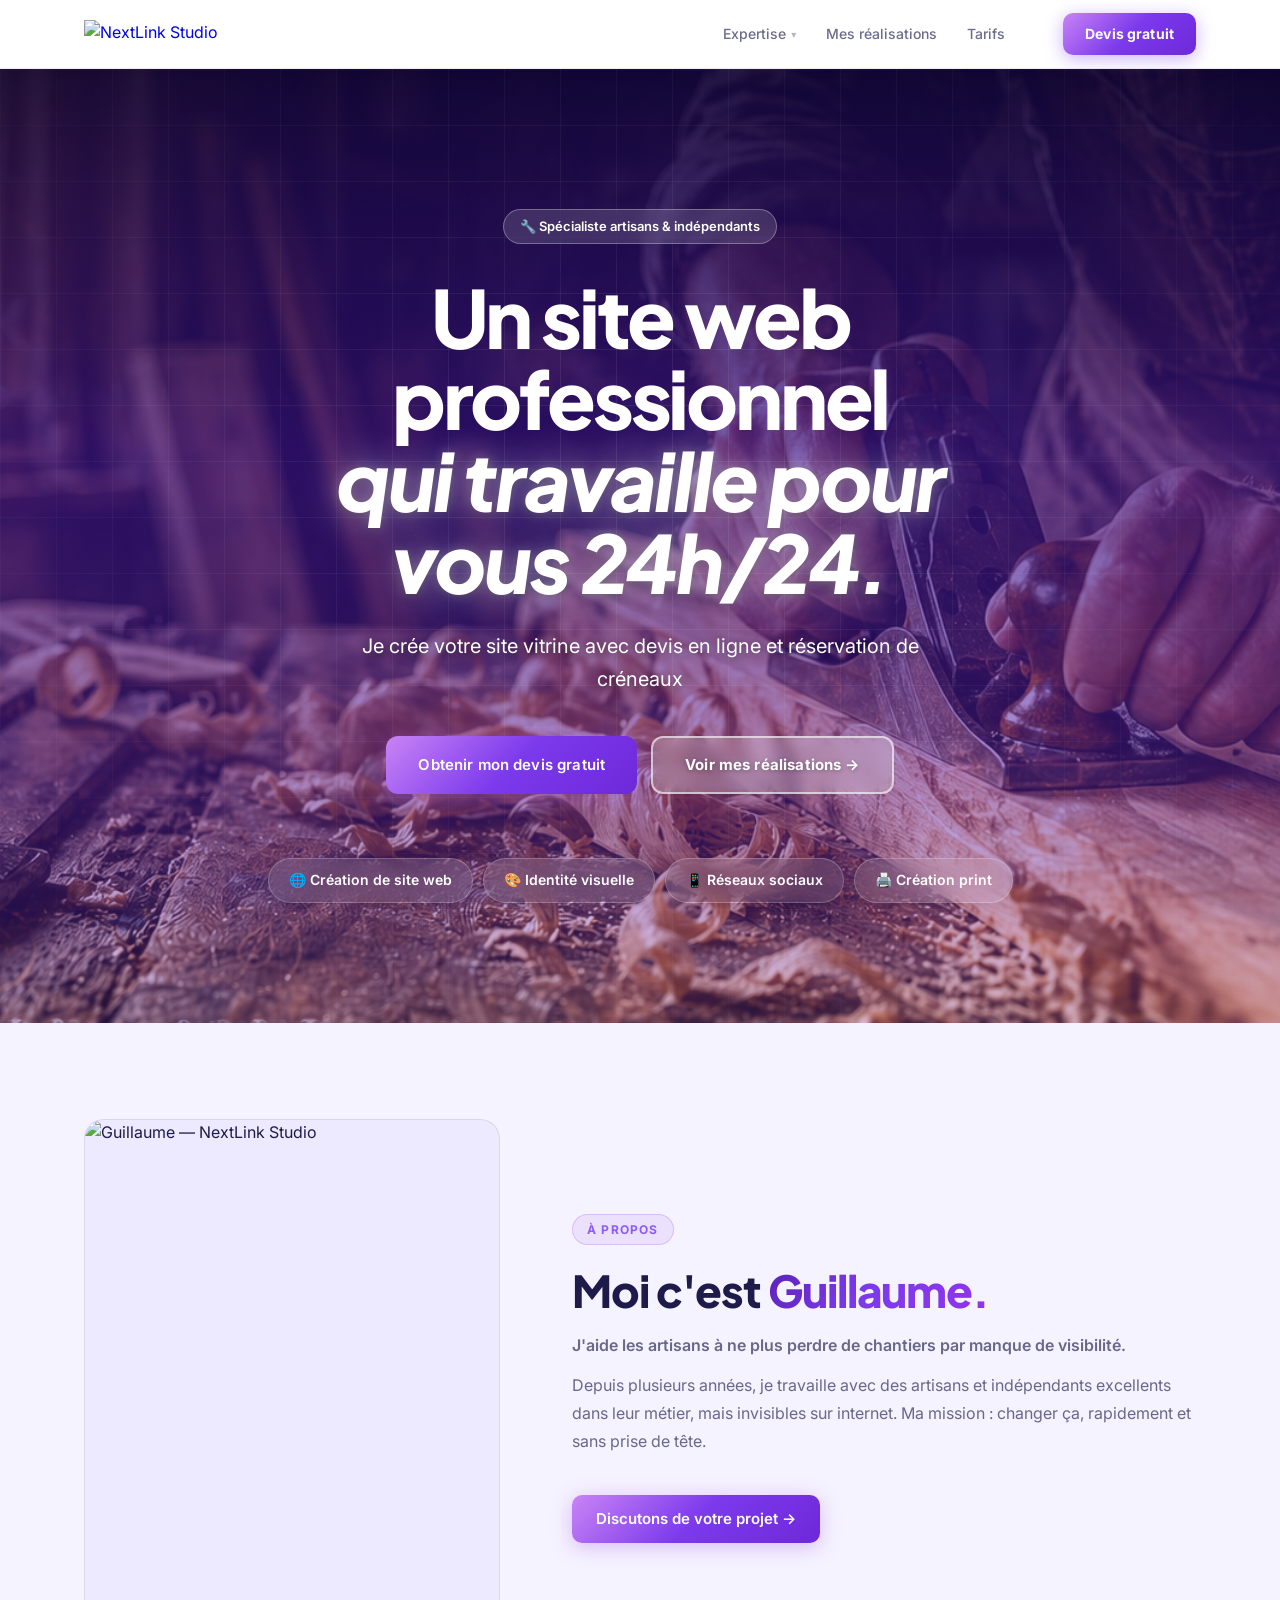
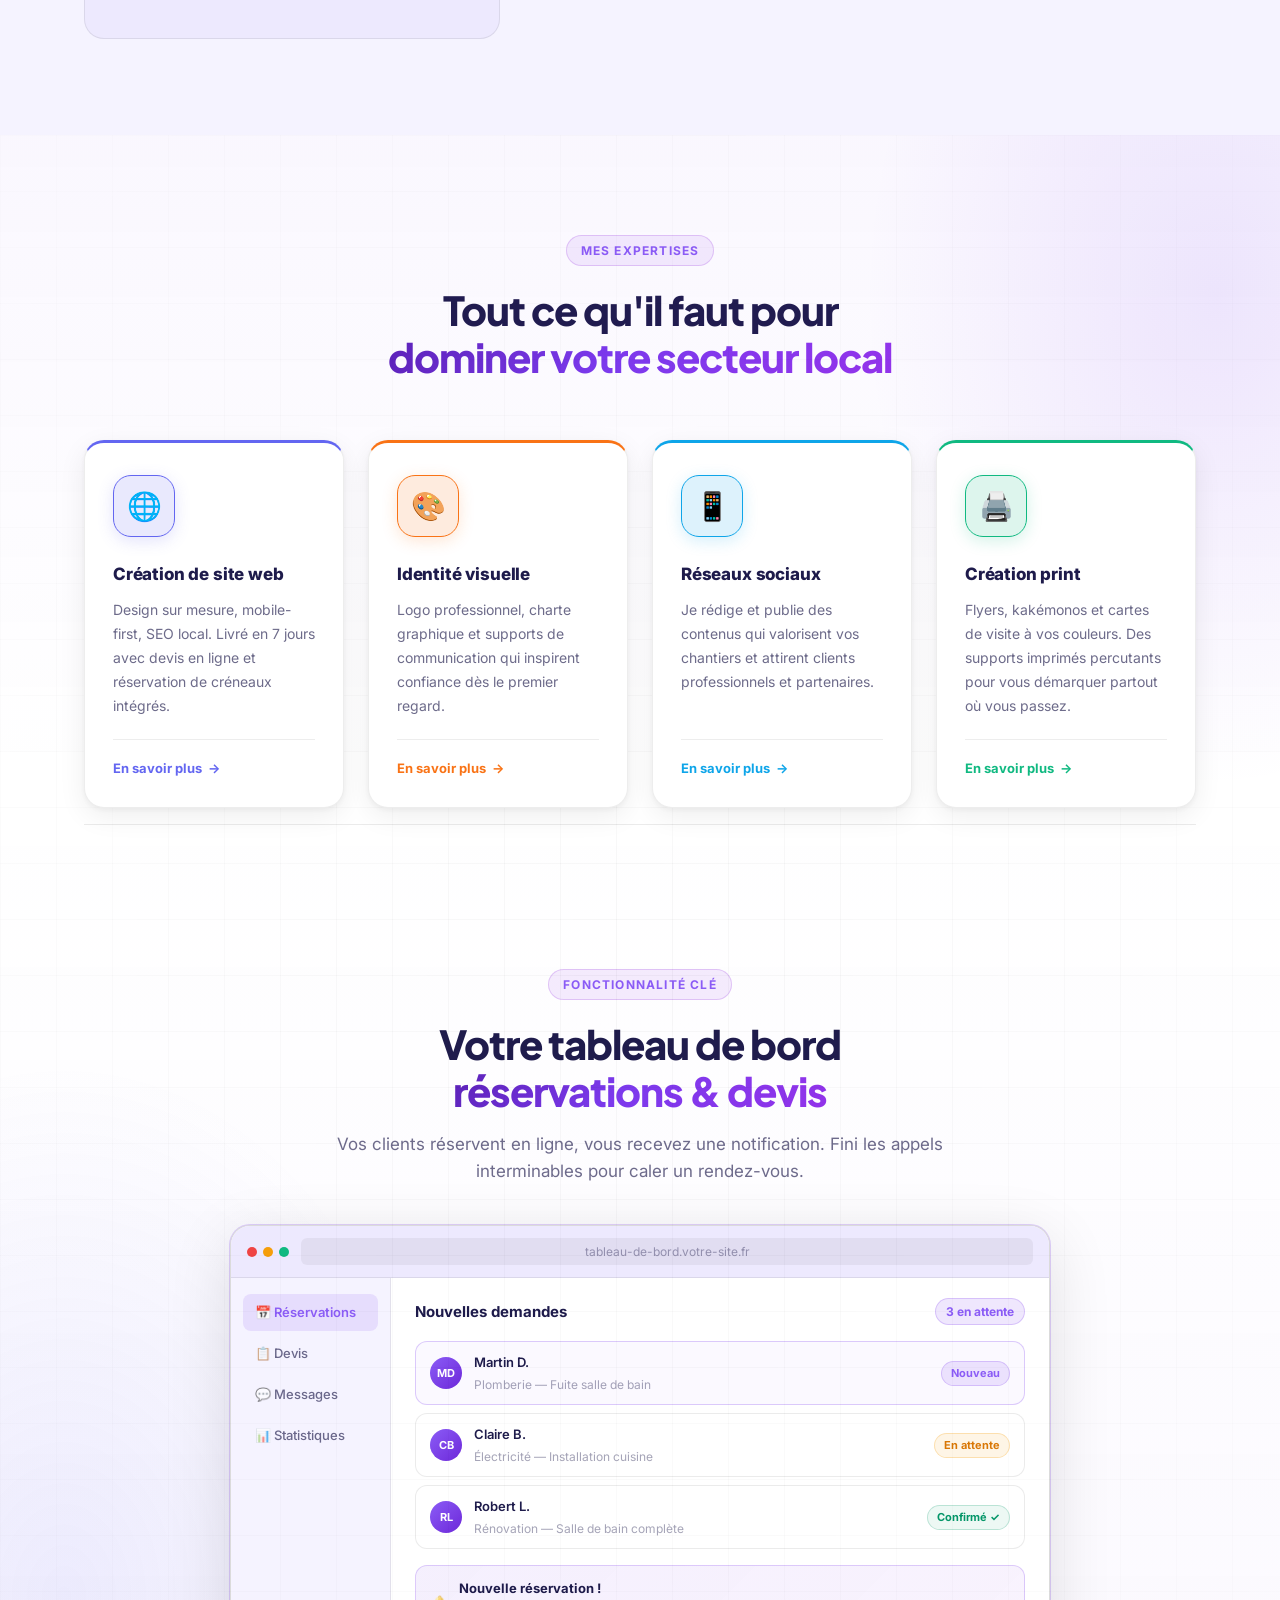
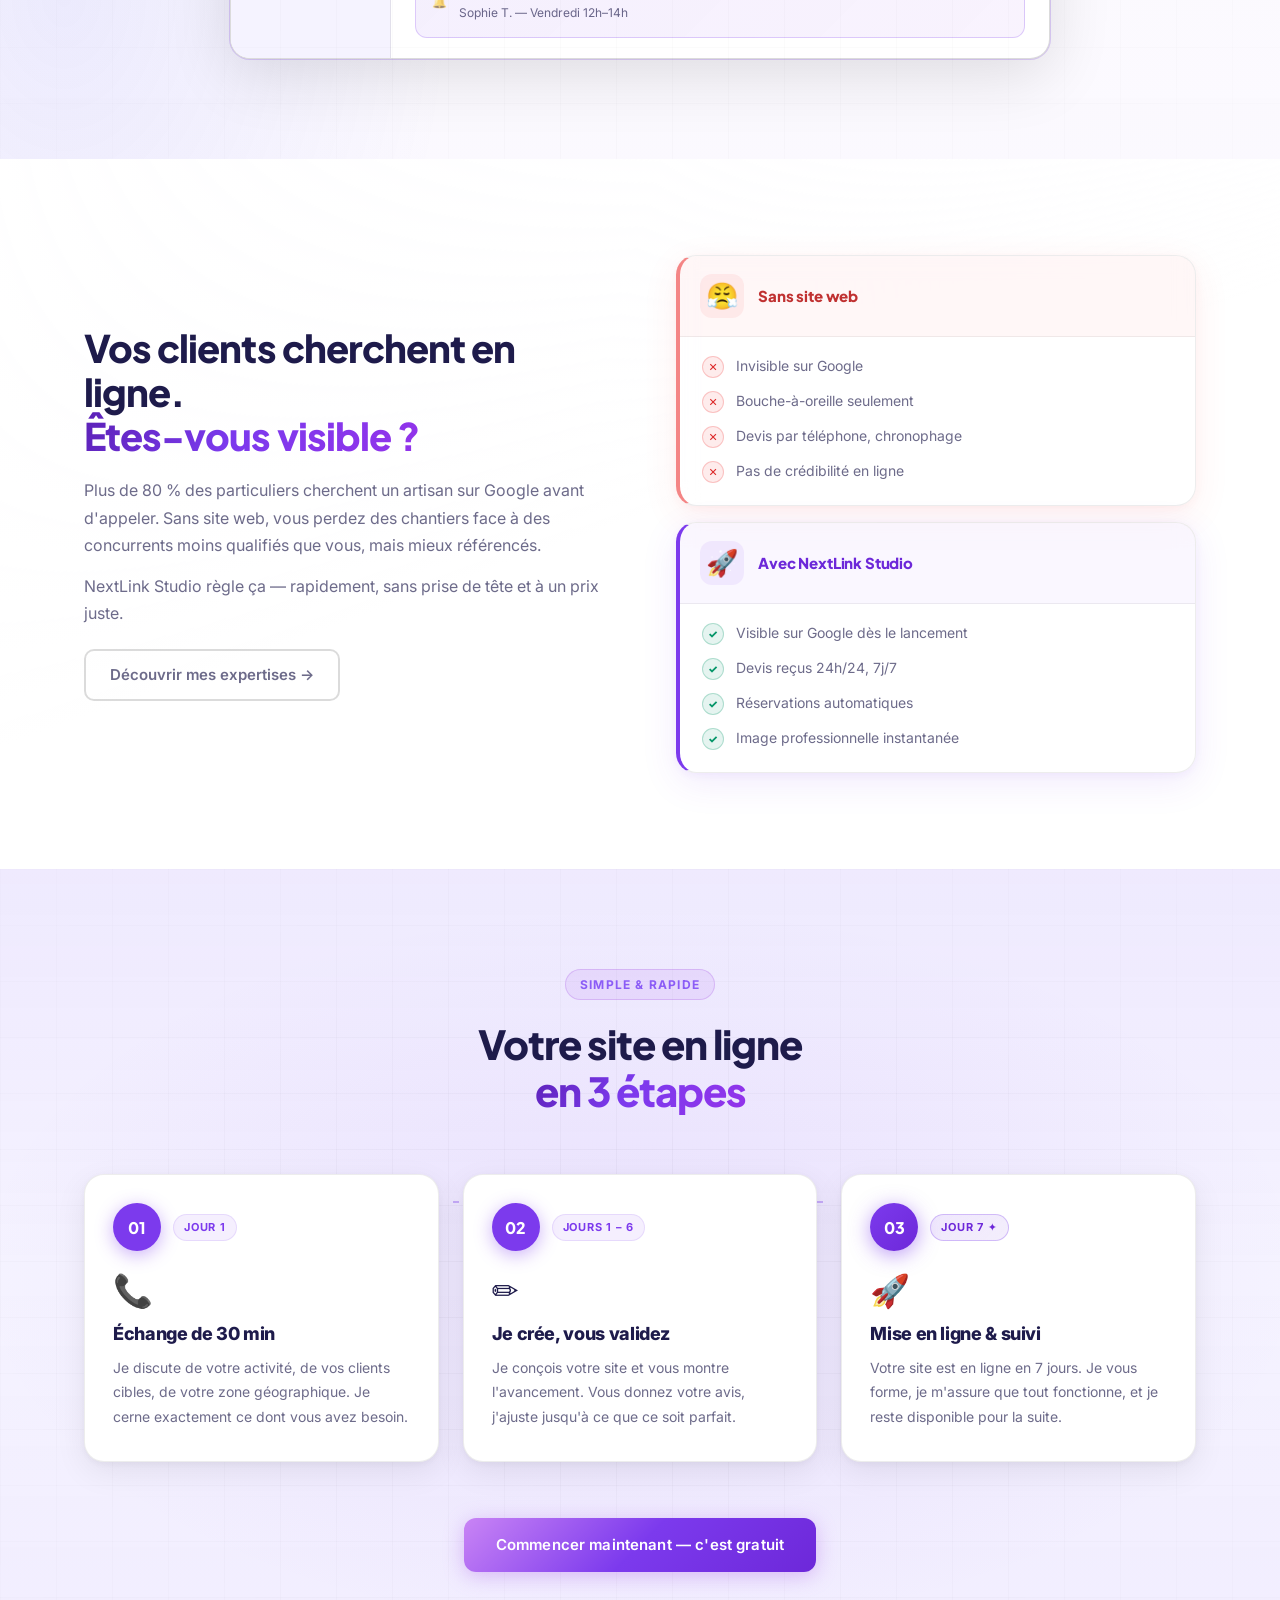
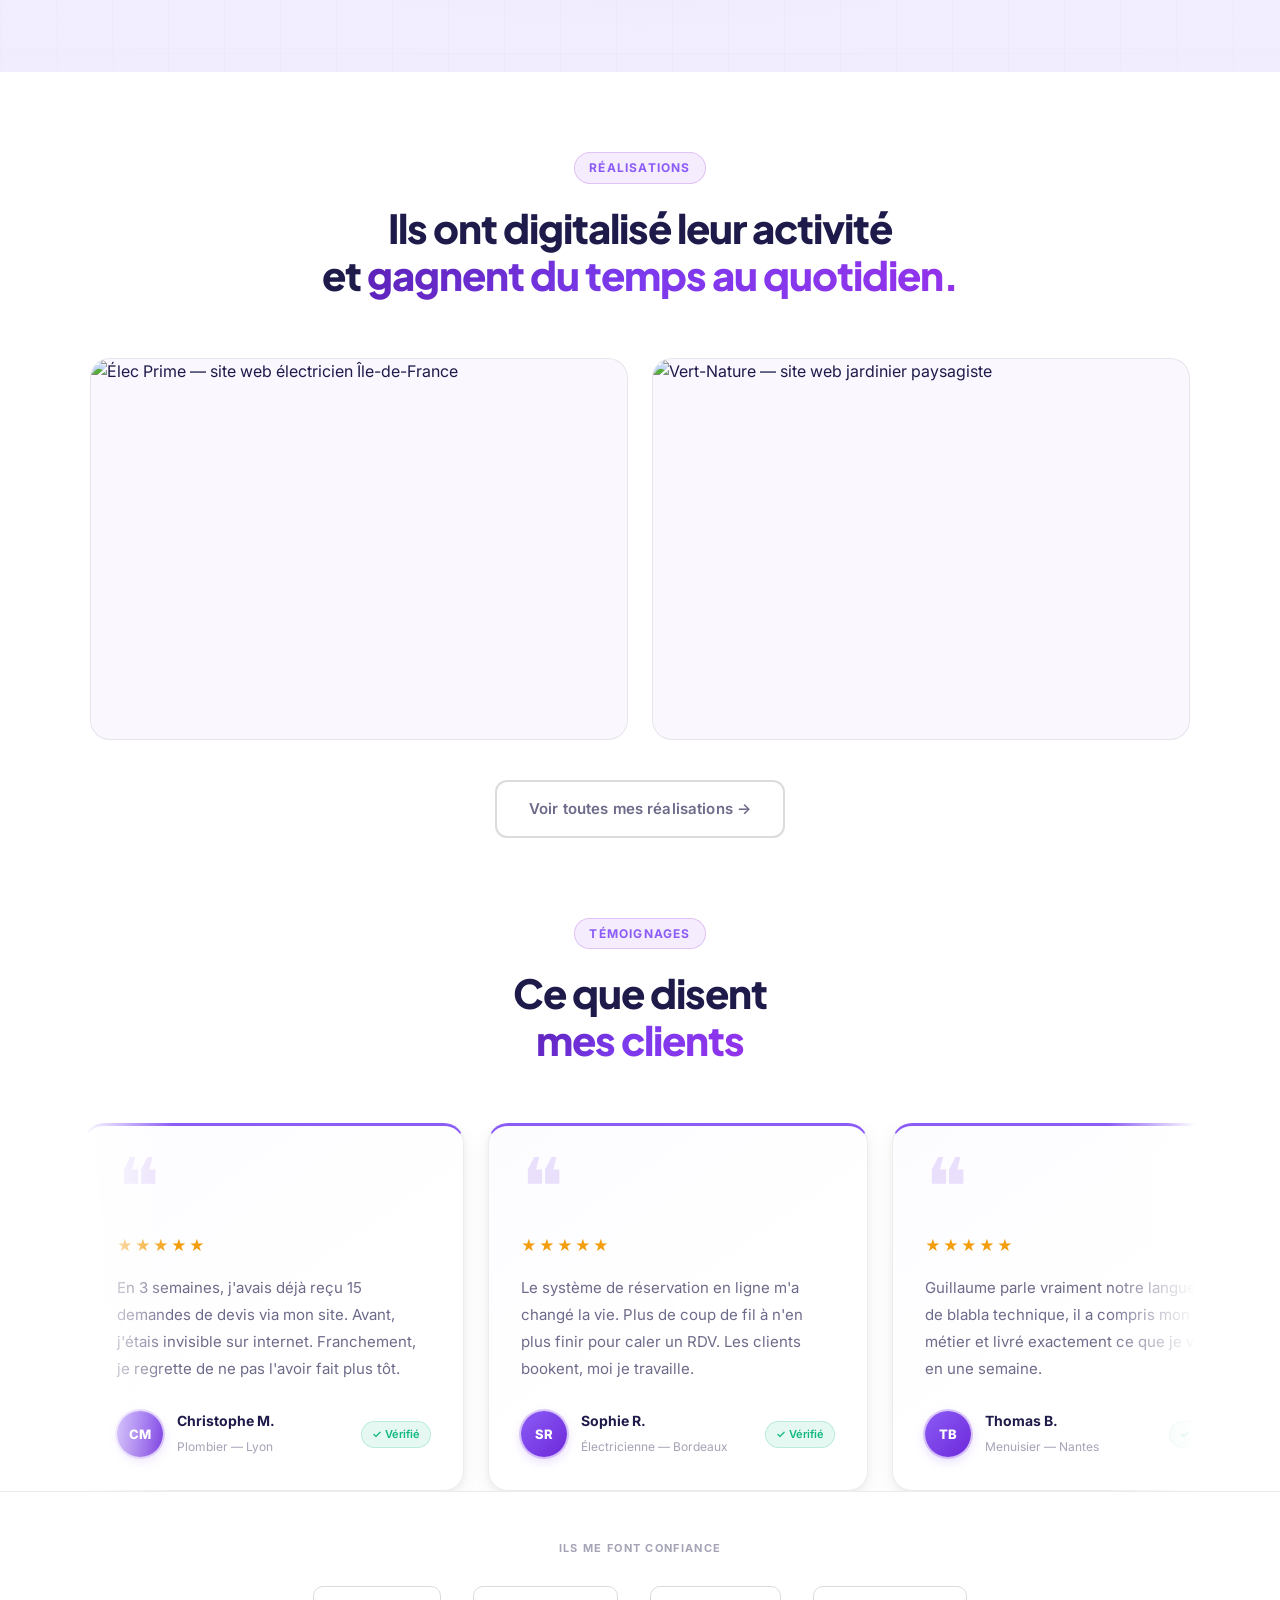
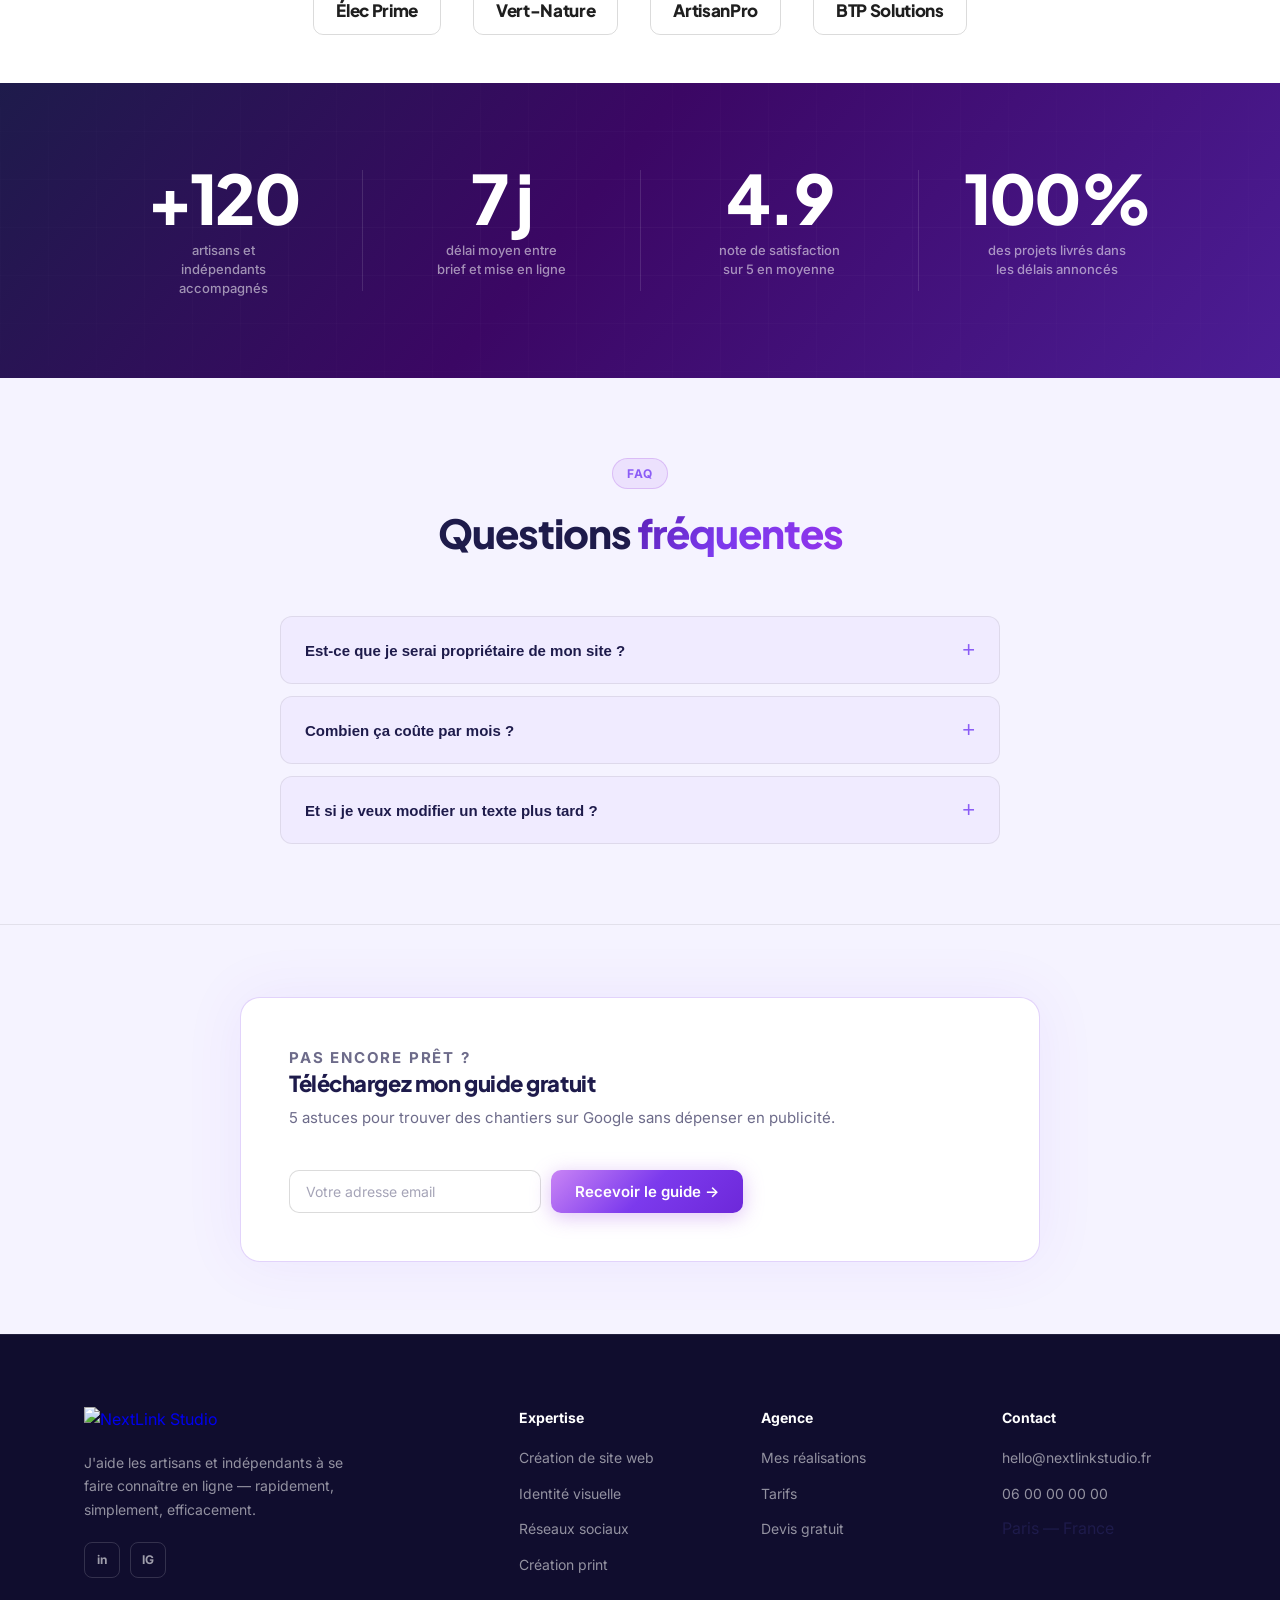
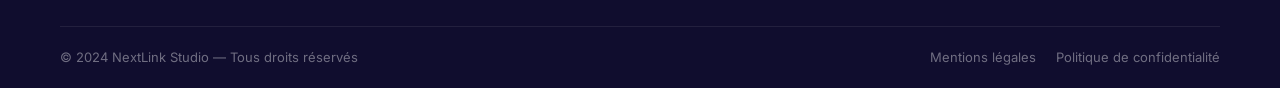
==== index.html @ 7ea1812f "change menu" ====
<!DOCTYPE html>
<html lang="fr">
<head>
  <meta charset="UTF-8" />
  <meta name="viewport" content="width=device-width, initial-scale=1.0" />
  <title>NextLink Studio — Sites web pro pour artisans & indépendants</title>
  <meta name="description" content="NextLink Studio crée des sites web professionnels pour plombiers, électriciens et artisans du BTP. Devis en ligne, réservation de créneaux, logo et présence LinkedIn." />
  <link rel="preconnect" href="https://fonts.googleapis.com" />
  <link rel="preconnect" href="https://fonts.gstatic.com" crossorigin />
  <link href="https://fonts.googleapis.com/css2?family=Inter:wght@400;500;600;700;800&family=Plus+Jakarta+Sans:wght@600;700;800;900&display=swap" rel="stylesheet" />
  <link rel="stylesheet" href="style.css" />
</head>
<body>

  <!-- NAVIGATION -->
  <header class="nav-wrapper">
    <nav class="nav container">
      <a href="index.html" class="logo">
        <img src="logo.svg" alt="NextLink Studio">
      </a>
      <ul class="nav-links">
        <li class="nav-dropdown">
          <a href="expertise.html" class="nav-has-dropdown">Expertise <span class="nav-arrow">▾</span></a>
          <div class="dropdown-menu">
            <div class="dropdown-menu-inner">
              <div class="dm-header">Mes expertises</div>
              <a href="site-web.html" class="dropdown-item di-web">
                <div class="di-icon-wrap"><span>🌐</span></div>
                <div class="di-text"><strong>Création de site web</strong><small>Design sur mesure, livré en 7 jours</small></div>
                <span class="di-arrow">→</span>
              </a>
              <a href="identite-visuelle.html" class="dropdown-item di-design">
                <div class="di-icon-wrap"><span>🎨</span></div>
                <div class="di-text"><strong>Identité visuelle</strong><small>Logo, charte graphique, supports</small></div>
                <span class="di-arrow">→</span>
              </a>
              <a href="posts-linkedin.html" class="dropdown-item di-linkedin">
                <div class="di-icon-wrap"><span>📱</span></div>
                <div class="di-text"><strong>Réseaux sociaux</strong><small>Contenus et visuels pour vos réseaux</small></div>
                <span class="di-arrow">→</span>
              </a>
              <a href="creation-print.html" class="dropdown-item di-print">
                <div class="di-icon-wrap"><span>🖨️</span></div>
                <div class="di-text"><strong>Création print</strong><small>Flyers, kakémonos, cartes de visite</small></div>
                <span class="di-arrow">→</span>
              </a>
              <div class="dm-footer"><a href="expertise.html">Voir toutes mes expertises →</a></div>
            </div>
          </div>
        </li>
        <li><a href="realisations.html">Mes réalisations</a></li>
        <li><a href="tarifs.html">Tarifs</a></li>
      </ul>
      <a href="devis.html" class="btn btn-primary nav-cta">Devis gratuit</a>
      <button class="menu-toggle" aria-label="Menu" onclick="toggleMenu()">
        <span></span><span></span><span></span>
      </button>
    </nav>
  </header>
  <div class="nav-mobile" id="navMobile">
    <div class="nav-mobile-inner">
      <div class="nav-mobile-nav">
        <div class="nav-mobile-group">
          <button class="nav-mobile-toggle" onclick="toggleExpertise(this)">
            <span class="nav-mobile-toggle-left"><span class="nm-num">01</span>Expertise</span>
            <span class="nav-mobile-arrow">▾</span>
          </button>
          <div class="nav-mobile-submenu"><div class="nav-mobile-submenu-inner">
            <a href="site-web.html" onclick="toggleMenu()"><span class="nm-service-icon">🌐</span>Création de site web</a>
            <a href="identite-visuelle.html" onclick="toggleMenu()"><span class="nm-service-icon">🎨</span>Identité visuelle</a>
            <a href="posts-linkedin.html" onclick="toggleMenu()"><span class="nm-service-icon">📱</span>Réseaux sociaux</a>
            <a href="creation-print.html" onclick="toggleMenu()"><span class="nm-service-icon">🖨️</span>Création print</a>
          </div></div>
        </div>
        <a href="realisations.html" onclick="toggleMenu()"><span class="nm-num">02</span>Mes réalisations</a>
        <a href="tarifs.html" onclick="toggleMenu()"><span class="nm-num">03</span>Tarifs</a>
      </div>
      <div class="nav-mobile-cta">
        <a href="devis.html" class="btn btn-primary" onclick="toggleMenu()">Devis gratuit →</a>
        <p class="nav-mobile-tagline">Votre projet mérite le meilleur.</p>
      </div>
    </div>
  </div>

  <!-- HERO -->
  <section class="hero">
    <div class="hero-parallax-bg"></div>
    <div class="hero-bg"></div>
    <div class="container hero-content">
      <div class="hero-badge">🔧 Spécialiste artisans & indépendants</div>
      <h1 class="hero-title">
        <span class="hero-title-line1">Un site web professionnel</span><br />
        <span class="gradient-text hero-title-line2">qui travaille pour vous 24h/24.</span>
      </h1>
      <p class="hero-subtitle">
        Je crée votre site vitrine avec devis en ligne et réservation de créneaux
      </p>
      <div class="hero-actions">
        <a href="devis.html" class="btn btn-primary btn-lg">Obtenir mon devis gratuit</a>
        <a href="realisations.html" class="btn btn-ghost btn-lg">Voir mes réalisations →</a>
      </div>
      <div class="hero-services">
        <a href="site-web.html" class="hero-service-tag">🌐 Création de site web</a>
        <a href="identite-visuelle.html" class="hero-service-tag">🎨 Identité visuelle</a>
        <a href="posts-linkedin.html" class="hero-service-tag">📱 Réseaux sociaux</a>
        <a href="creation-print.html" class="hero-service-tag">🖨️ Création print</a>
      </div>
    </div>
  </section>

  <!-- QUI SOMMES-NOUS -->
  <section class="about-section">
    <div class="container">
      <div class="about-grid">
        <div class="about-photo-wrap">
          <img src="images/guillaume.png" alt="Guillaume — NextLink Studio">
        </div>
        <div class="about-text">
          <div class="section-badge">À propos</div>
          <h2 class="about-heading">Moi c'est <span class="gradient-text">Guillaume.</span></h2>
          <p class="about-lead">J'aide les artisans à ne plus perdre de chantiers par manque de visibilité.</p>
          <p>Depuis plusieurs années, je travaille avec des artisans et indépendants excellents dans leur métier, mais invisibles sur internet. Ma mission : changer ça, rapidement et sans prise de tête.</p>
          <a href="devis.html" class="btn btn-primary" style="margin-top:28px">Discutons de votre projet →</a>
        </div>
      </div>
    </div>
  </section>

  <!-- SERVICES APERÇU -->
  <section class="services-preview">
    <div class="container">
      <div class="section-header">
        <div class="section-badge">Mes expertises</div>
        <h2>Tout ce qu'il faut pour<br /><span class="gradient-text">dominer votre secteur local</span></h2>
      </div>
      <div class="preview-cards">
        <a href="site-web.html" class="preview-card pc-web">
          <div class="preview-card-icon-wrap"><span>🌐</span></div>
          <h3>Création de site web</h3>
          <p>Design sur mesure, mobile-first, SEO local. Livré en 7 jours avec devis en ligne et réservation de créneaux intégrés.</p>
          <span class="preview-card-link">En savoir plus <span class="pca">→</span></span>
        </a>
        <a href="identite-visuelle.html" class="preview-card pc-design">
          <div class="preview-card-icon-wrap"><span>🎨</span></div>
          <h3>Identité visuelle</h3>
          <p>Logo professionnel, charte graphique et supports de communication qui inspirent confiance dès le premier regard.</p>
          <span class="preview-card-link">En savoir plus <span class="pca">→</span></span>
        </a>
        <a href="posts-linkedin.html" class="preview-card pc-linkedin">
          <div class="preview-card-icon-wrap"><span>📱</span></div>
          <h3>Réseaux sociaux</h3>
          <p>Je rédige et publie des contenus qui valorisent vos chantiers et attirent clients professionnels et partenaires.</p>
          <span class="preview-card-link">En savoir plus <span class="pca">→</span></span>
        </a>
        <a href="creation-print.html" class="preview-card pc-print">
          <div class="preview-card-icon-wrap"><span>🖨️</span></div>
          <h3>Création print</h3>
          <p>Flyers, kakémonos et cartes de visite à vos couleurs. Des supports imprimés percutants pour vous démarquer partout où vous passez.</p>
          <span class="preview-card-link">En savoir plus <span class="pca">→</span></span>
        </a>
      </div>

      <!-- Mockup réservation / devis -->
      <div class="mockup-feature">
        <div class="section-header" style="margin-top:72px; margin-bottom:40px;">
          <div class="section-badge">Fonctionnalité clé</div>
          <h2>Votre tableau de bord<br /><span class="gradient-text">réservations & devis</span></h2>
          <p>Vos clients réservent en ligne, vous recevez une notification. Fini les appels interminables pour caler un rendez-vous.</p>
        </div>
        <div class="booking-mockup-wrap">
          <div class="booking-mockup">
            <div class="bm-header">
              <div class="bm-dots"><span></span><span></span><span></span></div>
              <div class="bm-url">tableau-de-bord.votre-site.fr</div>
            </div>
            <div class="bm-body">
              <aside class="bm-sidebar">
                <div class="bm-nav-item bm-active">📅 Réservations</div>
                <div class="bm-nav-item">📋 Devis</div>
                <div class="bm-nav-item">💬 Messages</div>
                <div class="bm-nav-item">📊 Statistiques</div>
              </aside>
              <main class="bm-main">
                <div class="bm-main-header">
                  <h4>Nouvelles demandes</h4>
                  <span class="bm-badge-count">3 en attente</span>
                </div>
                <div class="bm-list">
                  <div class="bm-item bm-item-new">
                    <div class="bm-item-avatar">MD</div>
                    <div class="bm-item-info">
                      <strong>Martin D.</strong>
                      <span>Plomberie — Fuite salle de bain</span>
                    </div>
                    <span class="bm-pill bm-pill-new">Nouveau</span>
                  </div>
                  <div class="bm-item">
                    <div class="bm-item-avatar">CB</div>
                    <div class="bm-item-info">
                      <strong>Claire B.</strong>
                      <span>Électricité — Installation cuisine</span>
                    </div>
                    <span class="bm-pill bm-pill-pending">En attente</span>
                  </div>
                  <div class="bm-item">
                    <div class="bm-item-avatar">RL</div>
                    <div class="bm-item-info">
                      <strong>Robert L.</strong>
                      <span>Rénovation — Salle de bain complète</span>
                    </div>
                    <span class="bm-pill bm-pill-ok">Confirmé ✓</span>
                  </div>
                </div>
                <div class="bm-notif">
                  <span class="bm-notif-icon">🔔</span>
                  <div>
                    <strong>Nouvelle réservation !</strong>
                    <span>Sophie T. — Vendredi 12h–14h</span>
                  </div>
                </div>
              </main>
            </div>
          </div>
        </div>
      </div>

    </div>
  </section>

  <!-- PROBLÈME -->
  <section class="pain">
    <div class="pain-parallax-bg"></div>
    <div class="container">
    <div class="pain-grid">
      <div class="pain-text">
        <h2>Vos clients cherchent en ligne.<br /><span class="gradient-text">Êtes-vous visible ?</span></h2>
        <p>Plus de 80 % des particuliers cherchent un artisan sur Google avant d'appeler. Sans site web, vous perdez des chantiers face à des concurrents moins qualifiés que vous, mais mieux référencés.</p>
        <p>NextLink Studio règle ça — rapidement, sans prise de tête et à un prix juste.</p>
        <a href="expertise.html" class="btn btn-outline" style="margin-top:8px">Découvrir mes expertises →</a>
      </div>
      <div class="pain-cards">
        <div class="pain-card bad">
          <div class="pain-card-header">
            <div class="pain-card-icon">😤</div>
            <span class="pain-card-label">Sans site web</span>
          </div>
          <div class="pain-card-items">
            <div class="pain-item"><span class="pi-icon bad">✕</span><span>Invisible sur Google</span></div>
            <div class="pain-item"><span class="pi-icon bad">✕</span><span>Bouche-à-oreille seulement</span></div>
            <div class="pain-item"><span class="pi-icon bad">✕</span><span>Devis par téléphone, chronophage</span></div>
            <div class="pain-item"><span class="pi-icon bad">✕</span><span>Pas de crédibilité en ligne</span></div>
          </div>
        </div>
        <div class="pain-card good">
          <div class="pain-card-header">
            <div class="pain-card-icon">🚀</div>
            <span class="pain-card-label">Avec NextLink Studio</span>
          </div>
          <div class="pain-card-items">
            <div class="pain-item"><span class="pi-icon good">✓</span><span>Visible sur Google dès le lancement</span></div>
            <div class="pain-item"><span class="pi-icon good">✓</span><span>Devis reçus 24h/24, 7j/7</span></div>
            <div class="pain-item"><span class="pi-icon good">✓</span><span>Réservations automatiques</span></div>
            <div class="pain-item"><span class="pi-icon good">✓</span><span>Image professionnelle instantanée</span></div>
          </div>
        </div>
      </div>
    </div>
    </div>
  </section>

  <!-- COMMENT ÇA MARCHE -->
  <section class="how" id="comment">
    <div class="container">
      <div class="section-header">
        <div class="section-badge">Simple & rapide</div>
        <h2>Votre site en ligne<br /><span class="gradient-text">en 3 étapes</span></h2>
      </div>
      <div class="steps">
        <div class="step">
          <div class="step-head">
            <div class="step-num">01</div>
            <span class="step-timing">Jour 1</span>
          </div>
          <div class="step-icon-badge">📞</div>
          <div class="step-content">
            <h3>Échange de 30 min</h3>
            <p>Je discute de votre activité, de vos clients cibles, de votre zone géographique. Je cerne exactement ce dont vous avez besoin.</p>
          </div>
        </div>
        <div class="step">
          <div class="step-head">
            <div class="step-num">02</div>
            <span class="step-timing">Jours 1 – 6</span>
          </div>
          <div class="step-icon-badge">✏️</div>
          <div class="step-content">
            <h3>Je crée, vous validez</h3>
            <p>Je conçois votre site et vous montre l'avancement. Vous donnez votre avis, j'ajuste jusqu'à ce que ce soit parfait.</p>
          </div>
        </div>
        <div class="step">
          <div class="step-head">
            <div class="step-num">03</div>
            <span class="step-timing">Jour 7 ✦</span>
          </div>
          <div class="step-icon-badge">🚀</div>
          <div class="step-content">
            <h3>Mise en ligne & suivi</h3>
            <p>Votre site est en ligne en 7 jours. Je vous forme, je m'assure que tout fonctionne, et je reste disponible pour la suite.</p>
          </div>
        </div>
      </div>
      <div class="how-cta">
        <a href="devis.html" class="btn btn-primary btn-lg">Commencer maintenant — c'est gratuit</a>
      </div>
    </div>
  </section>

  <!-- RÉALISATIONS APERÇU -->
  <section class="realisations-preview">
    <div class="container">
      <div class="section-header">
        <div class="section-badge">Réalisations</div>
        <h2>Ils ont digitalisé leur activité<br />et <span class="gradient-text">gagnent du temps au quotidien.</span></h2>
      </div>
      <div class="portfolio-grid--double">
        <a href="etude-de-cas-elec-prime.html" class="portfolio-card--featured">
          <div class="portfolio-featured-img">
            <img src="images/mockup_macbook_elecprime.jpg" alt="Élec Prime — site web électricien Île-de-France">
          </div>
          <div class="portfolio-featured-info">
            <div class="portfolio-featured-left">
              <span class="portfolio-tag portfolio-tag--gold">Électricité</span>
              <h4>Élec Prime</h4>
              <p>Site web + identité visuelle + réservation en ligne</p>
            </div>
            <div class="portfolio-result portfolio-result--link">Voir l'étude de cas →</div>
          </div>
        </a>
        <a href="etude-de-cas-vert-nature.html" class="portfolio-card--featured">
          <div class="portfolio-featured-img">
            <img src="images/mockup_macbook_vert_nature.jpg" alt="Vert-Nature — site web jardinier paysagiste">
          </div>
          <div class="portfolio-featured-info">
            <div class="portfolio-featured-left">
              <span class="portfolio-tag portfolio-tag--green">Paysagisme</span>
              <h4>Vert-Nature</h4>
              <p>Site web + identité visuelle</p>
            </div>
            <div class="portfolio-result portfolio-result--link">Voir l'étude de cas →</div>
          </div>
        </a>
      </div>
      <div class="text-center" style="margin-top:40px">
        <a href="realisations.html" class="btn btn-outline btn-lg">Voir toutes mes réalisations →</a>
      </div>
    </div>
  </section>

  <!-- TÉMOIGNAGES -->
    <div class="container">
      <div class="section-header">
        <div class="section-badge">Témoignages</div>
        <h2>Ce que disent<br /><span class="gradient-text">mes clients</span></h2>
      </div>
      <div class="testimonials-carousel">
        <div class="testimonials-track">
          <!-- Série 1 -->
          <div class="testimonial">
            <div class="testimonial-quote">❝</div>
            <div class="testimonial-stars">★★★★★</div>
            <p class="testimonial-text">En 3 semaines, j'avais déjà reçu 15 demandes de devis via mon site. Avant, j'étais invisible sur internet. Franchement, je regrette de ne pas l'avoir fait plus tôt.</p>
            <div class="testimonial-author">
              <div class="testimonial-avatar">CM</div>
              <div><strong>Christophe M.</strong><span>Plombier — Lyon</span></div>
              <div class="testimonial-verified">✓ Vérifié</div>
            </div>
          </div>
          <div class="testimonial">
            <div class="testimonial-quote">❝</div>
            <div class="testimonial-stars">★★★★★</div>
            <p class="testimonial-text">Le système de réservation en ligne m'a changé la vie. Plus de coup de fil à n'en plus finir pour caler un RDV. Les clients bookent, moi je travaille.</p>
            <div class="testimonial-author">
              <div class="testimonial-avatar">SR</div>
              <div><strong>Sophie R.</strong><span>Électricienne — Bordeaux</span></div>
              <div class="testimonial-verified">✓ Vérifié</div>
            </div>
          </div>
          <div class="testimonial">
            <div class="testimonial-quote">❝</div>
            <div class="testimonial-stars">★★★★★</div>
            <p class="testimonial-text">Guillaume parle vraiment notre langue. Pas de blabla technique, il a compris mon métier et livré exactement ce que je voulais en une semaine.</p>
            <div class="testimonial-author">
              <div class="testimonial-avatar">TB</div>
              <div><strong>Thomas B.</strong><span>Menuisier — Nantes</span></div>
              <div class="testimonial-verified">✓ Vérifié</div>
            </div>
          </div>
          <div class="testimonial">
            <div class="testimonial-quote">❝</div>
            <div class="testimonial-stars">★★★★★</div>
            <p class="testimonial-text">Mon logo est top, mes posts LinkedIn tournent bien, et le site remonte chaque mois dans les résultats Google. Tout ce qu'il me fallait dans un seul endroit.</p>
            <div class="testimonial-author">
              <div class="testimonial-avatar">KD</div>
              <div><strong>Karim D.</strong><span>Peintre en bâtiment — Paris</span></div>
              <div class="testimonial-verified">✓ Vérifié</div>
            </div>
          </div>
          <!-- Série 2 (duplicate pour boucle seamless) -->
          <div class="testimonial">
            <div class="testimonial-quote">❝</div>
            <div class="testimonial-stars">★★★★★</div>
            <p class="testimonial-text">En 3 semaines, j'avais déjà reçu 15 demandes de devis via mon site. Avant, j'étais invisible sur internet. Franchement, je regrette de ne pas l'avoir fait plus tôt.</p>
            <div class="testimonial-author">
              <div class="testimonial-avatar">CM</div>
              <div><strong>Christophe M.</strong><span>Plombier — Lyon</span></div>
              <div class="testimonial-verified">✓ Vérifié</div>
            </div>
          </div>
          <div class="testimonial">
            <div class="testimonial-quote">❝</div>
            <div class="testimonial-stars">★★★★★</div>
            <p class="testimonial-text">Le système de réservation en ligne m'a changé la vie. Plus de coup de fil à n'en plus finir pour caler un RDV. Les clients bookent, moi je travaille.</p>
            <div class="testimonial-author">
              <div class="testimonial-avatar">SR</div>
              <div><strong>Sophie R.</strong><span>Électricienne — Bordeaux</span></div>
              <div class="testimonial-verified">✓ Vérifié</div>
            </div>
          </div>
          <div class="testimonial">
            <div class="testimonial-quote">❝</div>
            <div class="testimonial-stars">★★★★★</div>
            <p class="testimonial-text">Guillaume parle vraiment notre langue. Pas de blabla technique, il a compris mon métier et livré exactement ce que je voulais en une semaine.</p>
            <div class="testimonial-author">
              <div class="testimonial-avatar">TB</div>
              <div><strong>Thomas B.</strong><span>Menuisier — Nantes</span></div>
              <div class="testimonial-verified">✓ Vérifié</div>
            </div>
          </div>
          <div class="testimonial">
            <div class="testimonial-quote">❝</div>
            <div class="testimonial-stars">★★★★★</div>
            <p class="testimonial-text">Mon logo est top, mes posts LinkedIn tournent bien, et le site remonte chaque mois dans les résultats Google. Tout ce qu'il me fallait dans un seul endroit.</p>
            <div class="testimonial-author">
              <div class="testimonial-avatar">KD</div>
              <div><strong>Karim D.</strong><span>Peintre en bâtiment — Paris</span></div>
              <div class="testimonial-verified">✓ Vérifié</div>
            </div>
          </div>
        </div>
      </div>
    </div>
  </section>

  <!-- LOGOS CLIENTS -->
  <div class="logos-strip">
    <div class="container">
      <p class="logos-strip-label">Ils me font confiance</p>
      <div class="logos-strip-row">
        <div class="logo-item">Élec Prime</div>
        <div class="logo-item">Vert-Nature</div>
        <div class="logo-item">ArtisanPro</div>
        <div class="logo-item">BTP Solutions</div>
      </div>
    </div>
  </div>

  <!-- RÉSULTATS -->
  <section class="resultats">
    <div class="container">
      <div class="resultats-grid">
        <div class="resultat-item">
          <span class="resultat-num">+120</span>
          <span class="resultat-label">artisans et indépendants accompagnés</span>
        </div>
        <div class="resultat-item">
          <span class="resultat-num">7 j</span>
          <span class="resultat-label">délai moyen entre brief et mise en ligne</span>
        </div>
        <div class="resultat-item">
          <span class="resultat-num">4.9</span>
          <span class="resultat-label">note de satisfaction sur 5 en moyenne</span>
        </div>
        <div class="resultat-item">
          <span class="resultat-num">100%</span>
          <span class="resultat-label">des projets livrés dans les délais annoncés</span>
        </div>
      </div>
    </div>
  </section>

  <!-- FAQ -->
  <section class="faq-section" id="faq">
    <div class="container">
      <div class="section-header">
        <div class="section-badge">FAQ</div>
        <h2>Questions <span class="gradient-text">fréquentes</span></h2>
      </div>
      <div class="faq-list">
        <div class="faq-item">
          <button class="faq-question" onclick="toggleFaq(this)">
            Est-ce que je serai propriétaire de mon site ?
            <span class="faq-arrow">+</span>
          </button>
          <div class="faq-answer">
            <p>Oui, vous êtes propriétaire à 100% de votre nom de domaine et de votre contenu.</p>
          </div>
        </div>
        <div class="faq-item">
          <button class="faq-question" onclick="toggleFaq(this)">
            Combien ça coûte par mois ?
            <span class="faq-arrow">+</span>
          </button>
          <div class="faq-answer">
            <p>Je propose des solutions sans abonnement caché. Seuls les frais techniques d'hébergement sont à prévoir.</p>
          </div>
        </div>
        <div class="faq-item">
          <button class="faq-question" onclick="toggleFaq(this)">
            Et si je veux modifier un texte plus tard ?
            <span class="faq-arrow">+</span>
          </button>
          <div class="faq-answer">
            <p>Vous avez la main sur votre site, ou je peux le faire pour vous via mon support réactif.</p>
          </div>
        </div>
      </div>
    </div>
  </section>

  <!-- LEAD MAGNET -->
  <section class="lead-magnet">
    <div class="container">
      <div class="lead-magnet-inner">
        <div class="lead-magnet-text">
          <p class="lead-magnet-eyebrow">Pas encore prêt ?</p>
          <h3>Téléchargez mon guide gratuit</h3>
          <p>5 astuces pour trouver des chantiers sur Google sans dépenser en publicité.</p>
        </div>
        <div class="lead-magnet-form-wrap">
          <form class="lead-magnet-form" onsubmit="handleLeadMagnet(event)">
            <input type="email" placeholder="Votre adresse email" required class="lead-magnet-input" />
            <button type="submit" class="btn btn-primary">Recevoir le guide →</button>
          </form>
          <p class="lead-magnet-success">✓ Guide envoyé ! Vérifiez votre boîte mail.</p>
        </div>
      </div>
    </div>
  </section>

  <!-- FOOTER -->
  <footer class="footer">
    <div class="container footer-inner">
      <div class="footer-brand">
        <a href="index.html" class="logo"><img src="logo_nextlink_studio.svg" alt="NextLink Studio"></a>
        <p>J'aide les artisans et indépendants à se faire connaître en ligne — rapidement, simplement, efficacement.</p>
        <div class="footer-social">
          <a href="#" aria-label="LinkedIn">in</a>
          <a href="#" aria-label="Instagram">IG</a>
        </div>
      </div>
      <div class="footer-links">
        <h5>Expertise</h5>
        <ul>
          <li><a href="site-web.html">Création de site web</a></li>
          <li><a href="identite-visuelle.html">Identité visuelle</a></li>
          <li><a href="posts-linkedin.html">Réseaux sociaux</a></li>
          <li><a href="creation-print.html">Création print</a></li>
        </ul>
      </div>
      <div class="footer-links">
        <h5>Agence</h5>
        <ul>
          <li><a href="realisations.html">Mes réalisations</a></li>
          <li><a href="tarifs.html">Tarifs</a></li>
          <li><a href="devis.html">Devis gratuit</a></li>
        </ul>
      </div>
      <div class="footer-links">
        <h5>Contact</h5>
        <ul>
          <li><a href="mailto:hello@nextlinkstudio.fr">hello@nextlinkstudio.fr</a></li>
          <li><a href="tel:+33600000000">06 00 00 00 00</a></li>
          <li>Paris — France</li>
        </ul>
      </div>
    </div>
    <div class="footer-bottom container">
      <p>© 2024 NextLink Studio — Tous droits réservés</p>
      <div class="footer-legal">
        <a href="#">Mentions légales</a>
        <a href="#">Politique de confidentialité</a>
      </div>
    </div>
  </footer>

  <script src="app.js"></script>
</body>
</html>
---- style.css ----
/* ============================================================
   NEXTLINK STUDIO — Light Edition
   ============================================================ */

:root {
  --bg:            #ffffff;
  --bg-alt:        #f5f3ff;
  --bg-card:       rgba(124,58,237,0.04);
  --bg-card-hover: rgba(124,58,237,0.08);
  --surface:       #ede9fe;
  --surface-raised:#ddd6fe;

  --purple:        #7c3aed;
  --purple-vivid:  #8b5cf6;
  --purple-dark:   #6d28d9;
  --purple-deep:   #5b21b6;
  --purple-soft:   rgba(124,58,237,0.12);
  --purple-glow:   rgba(124,58,237,0.22);
  --purple-light:  rgba(124,58,237,0.08);

  --text:          #1e1b4b;
  --text-muted:    rgba(30,27,75,0.65);
  --text-subtle:   rgba(30,27,75,0.40);

  --border:        rgba(0,0,0,0.08);
  --border-strong: rgba(0,0,0,0.14);
  --border-purple: rgba(124,58,237,0.22);

  --white:         #ffffff;
  --success:       #059669;
  --success-bg:    rgba(5,150,105,0.07);
  --success-border:rgba(5,150,105,0.22);

  --radius:        12px;
  --radius-lg:     20px;
  --shadow:        0 4px 24px rgba(0,0,0,0.08);
  --shadow-lg:     0 16px 64px rgba(0,0,0,0.12);
  --shadow-purple: 0 8px 40px rgba(124,58,237,0.25);
  --transition:    all 0.25s ease;
}

*, *::before, *::after { box-sizing: border-box; margin: 0; padding: 0; -webkit-tap-highlight-color: transparent; }
html { scroll-behavior: smooth; }
body {
  font-family: 'Inter', system-ui, sans-serif;
  font-size: 16px;
  line-height: 1.6;
  color: var(--text);
  background: var(--bg);
  overflow-x: hidden;
}

/* ── UTILITIES ── */
.container { max-width: 1160px; margin: 0 auto; padding: 0 24px; }

.gradient-text {
  background: linear-gradient(125deg, #5b21b6 0%, #7c3aed 45%, #9333ea 100%);
  -webkit-background-clip: text;
  -webkit-text-fill-color: transparent;
  background-clip: text;
}

.section-badge {
  display: inline-flex;
  align-items: center;
  gap: 6px;
  background: rgba(175,102,232,0.12);
  color: var(--purple-vivid);
  font-size: 12px;
  font-weight: 700;
  letter-spacing: .1em;
  text-transform: uppercase;
  padding: 5px 14px;
  border-radius: 99px;
  border: 1.5px solid rgba(175,102,232,0.3);
  margin-bottom: 20px;
}

.section-header {
  text-align: center;
  max-width: 640px;
  margin: 0 auto 60px;
}
.section-header h2 {
  font-family: 'Plus Jakarta Sans', sans-serif;
  font-size: clamp(26px,3.8vw,40px);
  font-weight: 800;
  line-height: 1.18;
  letter-spacing: -0.025em;
  margin-bottom: 16px;
  color: var(--text);
}
.section-header p { color: var(--text-muted); font-size: 17px; }

/* ── BUTTONS ── */
.btn {
  display: inline-flex;
  align-items: center;
  justify-content: center;
  gap: 8px;
  font-family: 'Inter', sans-serif;
  font-size: 15px;
  font-weight: 600;
  border-radius: 10px;
  padding: 12px 24px;
  cursor: pointer;
  border: 2px solid transparent;
  text-decoration: none;
  transition: var(--transition);
  white-space: nowrap;
}
.btn-primary {
  background: linear-gradient(135deg, #c984f5 0%, var(--purple) 50%, var(--purple-dark) 100%);
  color: var(--white);
  border: none;
  box-shadow: 0 4px 20px rgba(175,102,232,0.4);
}
.btn-primary:hover {
  background: linear-gradient(135deg, var(--purple-vivid) 0%, var(--purple) 55%, var(--purple-dark) 100%);
  transform: translateY(-2px);
  box-shadow: 0 10px 36px rgba(175,102,232,0.6);
}
.btn-ghost {
  background: rgba(0,0,0,0.04);
  color: var(--text);
  border-color: rgba(0,0,0,0.14);
}
.btn-ghost:hover {
  background: rgba(0,0,0,0.07);
  border-color: rgba(0,0,0,0.25);
}
.btn-outline {
  background: transparent;
  color: var(--text-muted);
  border-color: var(--border-strong);
}
.btn-outline:hover {
  border-color: var(--purple);
  color: var(--purple-vivid);
  background: var(--purple-light);
}
.btn-lg { padding: 15px 32px; font-size: 15px; border-radius: 12px; letter-spacing: 0.01em; }
.btn-full { width: 100%; }

/* ── NAV ── */
.nav-wrapper {
  position: sticky;
  top: 0;
  z-index: 100;
  background: rgba(255,255,255,0.90);
  backdrop-filter: blur(20px);
  -webkit-backdrop-filter: blur(20px);
  border-bottom: 1px solid var(--border);
  box-shadow: 0 1px 12px rgba(0,0,0,0.06);
}
.nav { display: flex; align-items: center; gap: 32px; height: 68px; }
.logo { display: flex; align-items: center; text-decoration: none; }
.logo img, .logo svg { height: 28px; width: auto; }
.nav-links {
  display: flex;
  align-items: center;
  list-style: none;
  gap: 2px;
  margin-left: auto;
}
.nav-links li { display: flex; align-items: center; }
.nav-links a {
  display: flex;
  align-items: center;
  color: var(--text-muted);
  text-decoration: none;
  font-size: 14px;
  font-weight: 500;
  padding: 8px 14px;
  border-radius: 8px;
  line-height: 1;
  transition: var(--transition);
}
.nav-links a:hover { color: var(--text); background: rgba(0,0,0,0.05); }
.nav-cta {
  margin-left: 12px;
  padding: 10px 22px;
  font-size: 14px;
  font-weight: 700;
  box-shadow: 0 4px 18px rgba(124,58,237,0.38);
  letter-spacing: 0.01em;
}
.nav-cta:hover {
  box-shadow: 0 6px 28px rgba(124,58,237,0.55);
  transform: translateY(-1px);
}
/* ── HAMBURGER BUTTON ── */
.menu-toggle {
  display: none;
  flex-direction: column;
  justify-content: center;
  align-items: center;
  gap: 5px;
  background: rgba(0,0,0,0.04);
  border: 1px solid var(--border-strong);
  border-radius: 10px;
  cursor: pointer;
  padding: 0;
  margin-left: auto;
  width: 42px;
  height: 42px;
  flex-shrink: 0;
  transition: background 0.2s, border-color 0.2s;
}
.menu-toggle:hover {
  background: var(--purple-light);
  border-color: var(--border-purple);
}
.menu-toggle span {
  display: block;
  height: 1.5px;
  border-radius: 2px;
  background: var(--text);
  transform-origin: center;
  transition: all 0.32s cubic-bezier(0.4,0,0.2,1);
}
.menu-toggle span:nth-child(1) { width: 18px; }
.menu-toggle span:nth-child(2) { width: 13px; }
.menu-toggle span:nth-child(3) { width: 8px; }
.menu-toggle.active span:nth-child(1) { width: 18px; transform: translateY(6.5px) rotate(45deg); }
.menu-toggle.active span:nth-child(2) { opacity: 0; transform: translateX(-10px); }
.menu-toggle.active span:nth-child(3) { width: 18px; transform: translateY(-6.5px) rotate(-45deg); }

/* ── MOBILE NAV OVERLAY ── */
.nav-mobile {
  position: fixed;
  inset: 0;
  z-index: 99;
  overflow: hidden;
  opacity: 0;
  visibility: hidden;
  pointer-events: none;
  transition: opacity 0.45s cubic-bezier(0.4,0,0.2,1), visibility 0.45s;
}
.nav-mobile::before {
  content: '';
  position: absolute;
  inset: 0;
  background: rgba(245,243,255,0.98);
  backdrop-filter: blur(28px);
  -webkit-backdrop-filter: blur(28px);
}
.nav-mobile::after {
  content: '';
  position: absolute;
  width: 580px;
  height: 580px;
  border-radius: 50%;
  background: radial-gradient(circle, rgba(175,102,232,0.14) 0%, transparent 65%);
  top: -140px;
  right: -180px;
  pointer-events: none;
}
.nav-mobile.open {
  opacity: 1;
  visibility: visible;
  pointer-events: auto;
}
.nav-mobile-inner {
  position: relative;
  z-index: 1;
  display: flex;
  flex-direction: column;
  height: 100%;
  padding: 96px 32px 48px;
}
.nav-mobile-nav {
  flex: 1;
  display: flex;
  flex-direction: column;
  justify-content: center;
}

/* Main links & toggle (big typographic style) */
.nav-mobile-nav > a {
  display: flex;
  align-items: center;
  gap: 14px;
  padding: 18px 0;
  border-bottom: 1px solid var(--border);
  text-decoration: none;
  color: rgba(30,27,75,0.50);
  font-size: clamp(22px, 6.5vw, 34px);
  font-weight: 700;
  font-family: 'Plus Jakarta Sans', sans-serif;
  letter-spacing: -0.02em;
  line-height: 1;
  opacity: 0;
  transform: translateY(22px);
  transition: opacity 0.42s ease, transform 0.42s ease, color 0.22s ease;
}
.nav-mobile-nav > a:hover { color: var(--text); }

/* Expertise group */
.nav-mobile-group {
  border-bottom: 1px solid var(--border);
  opacity: 0;
  transform: translateY(22px);
  transition: opacity 0.42s ease, transform 0.42s ease;
}
.nav-mobile-toggle {
  width: 100%;
  display: flex;
  align-items: center;
  justify-content: space-between;
  gap: 14px;
  padding: 18px 0;
  background: none;
  border: none;
  color: rgba(30,27,75,0.50);
  font-size: clamp(22px, 6.5vw, 34px);
  font-weight: 700;
  font-family: 'Plus Jakarta Sans', sans-serif;
  letter-spacing: -0.02em;
  line-height: 1;
  cursor: pointer;
  transition: color 0.22s ease;
}
.nav-mobile-toggle:hover { color: var(--text); }
.nav-mobile-toggle-left {
  display: flex;
  align-items: center;
  gap: 14px;
}

/* Number prefix */
.nm-num {
  font-family: 'Inter', monospace;
  font-size: 9px;
  font-weight: 700;
  letter-spacing: 0.14em;
  color: var(--purple-vivid);
  align-self: flex-end;
  margin-bottom: 4px;
  flex-shrink: 0;
}

/* Arrow circle */
.nav-mobile-arrow {
  width: 30px;
  height: 30px;
  border-radius: 50%;
  border: 1px solid var(--border-strong);
  display: flex;
  align-items: center;
  justify-content: center;
  font-size: 11px;
  color: var(--text-subtle);
  flex-shrink: 0;
  transition: transform 0.3s ease, background 0.2s, border-color 0.2s, color 0.2s;
}
.nav-mobile-group.open .nav-mobile-arrow {
  transform: rotate(180deg);
  background: var(--purple-soft);
  border-color: var(--border-purple);
  color: var(--purple-vivid);
}

/* Open — cascade animations */
.nav-mobile.open .nav-mobile-group,
.nav-mobile.open .nav-mobile-nav > a,
.nav-mobile.open .nav-mobile-cta {
  opacity: 1;
  transform: translateY(0);
}
.nav-mobile.open .nav-mobile-group          { transition-delay: 0.08s; }
.nav-mobile.open .nav-mobile-nav > a:nth-child(2) { transition-delay: 0.15s; }
.nav-mobile.open .nav-mobile-nav > a:nth-child(3) { transition-delay: 0.22s; }
.nav-mobile.open .nav-mobile-nav > a:nth-child(4) { transition-delay: 0.29s; }
.nav-mobile.open .nav-mobile-cta            { transition-delay: 0.36s; }

/* ── HERO ── */
.hero {
  position: relative;
  background: var(--bg);
  padding: 140px 0 120px;
  overflow: hidden;
  text-align: center;
}

/* Divs parallax */
.hero-parallax-bg,
.pain-parallax-bg {
  position: absolute;
  left: 0;
  right: 0;
  background-size: cover;
  background-repeat: no-repeat;
  will-change: transform;
  pointer-events: none;
}
.hero-parallax-bg {
  top: 0%;
  bottom: 0%;
  background-image: url('images/header_artisan.png');
  background-position: center top;
}
.pain-parallax-bg {
  top: -20%;
  bottom: -20%;
  background-image: url('images/artisan.png');
  background-position: center right;
}

/* Purple gradient bloom en haut + grid overlay */
.hero-bg {
  position: absolute;
  inset: 0;
  z-index: 1;
  background:
    linear-gradient(180deg, rgba(15,5,50,0.88) 0%, rgba(60,20,140,0.70) 40%, rgba(91,33,182,0.48) 75%, rgba(124,58,237,0.25) 100%),
    radial-gradient(ellipse 90% 65% at 50% 0%, rgba(109,40,217,0.38) 0%, transparent 60%),
    radial-gradient(ellipse 55% 50% at 10% 0%, rgba(124,58,237,0.18) 0%, transparent 60%),
    radial-gradient(ellipse 50% 40% at 90% 5%, rgba(139,92,246,0.14) 0%, transparent 55%);
  pointer-events: none;
}
.hero-bg::after {
  content: '';
  position: absolute;
  inset: 0;
  background-image:
    linear-gradient(rgba(255,255,255,0.08) 1px, transparent 1px),
    linear-gradient(90deg, rgba(255,255,255,0.08) 1px, transparent 1px);
  background-size: 56px 56px;
  -webkit-mask-image: radial-gradient(ellipse 80% 80% at 50% 40%, black 0%, transparent 100%);
  mask-image: radial-gradient(ellipse 80% 80% at 50% 40%, black 0%, transparent 100%);
}


.hero-content {
  position: relative;
  z-index: 2;
  max-width: 820px;
  margin: 0 auto;
}

/* ── HERO — texte blanc sur fond image sombre ── */
.hero .hero-title        { color: #ffffff; }
.hero .hero-subtitle     { color: #ffffff; text-shadow: 0 1px 12px rgba(0,0,0,0.55); }
.hero .gradient-text {
  background: none;
  -webkit-text-fill-color: #ffffff;
  color: #ffffff;
  font-style: italic;
  font-weight: 800;
  letter-spacing: -0.03em;
  text-shadow:
    0 0 40px rgba(255,255,255,0.45),
    0 0 12px rgba(255,255,255,0.25),
    0 2px 8px rgba(0,0,0,0.40);
  filter: none;
  position: relative;
}
.hero .hero-badge {
  background: rgba(255,255,255,0.14);
  backdrop-filter: blur(12px);
  -webkit-backdrop-filter: blur(12px);
  color: #ffffff;
  border-color: rgba(255,255,255,0.30);
}
.hero .hero-service-tag {
  background: rgba(255,255,255,0.10);
  border-color: rgba(255,255,255,0.22);
  color: #ffffff;
}
.hero .hero-service-tag:hover {
  background: rgba(255,255,255,0.20);
  border-color: rgba(255,255,255,0.45);
  color: #ffffff;
  transform: translateY(-2px);
}
.hero .btn-ghost {
  background: rgba(255,255,255,0.22);
  color: #ffffff;
  border-color: rgba(255,255,255,0.60);
  backdrop-filter: blur(8px);
  -webkit-backdrop-filter: blur(8px);
  font-weight: 700;
  text-shadow: 0 1px 4px rgba(0,0,0,0.3);
}
.hero .btn-ghost:hover {
  background: rgba(255,255,255,0.32);
  border-color: rgba(255,255,255,0.85);
  color: #ffffff;
}

.hero-badge {
  display: inline-flex;
  align-items: center;
  gap: 8px;
  background: rgba(255,255,255,0.82);
  backdrop-filter: blur(12px);
  -webkit-backdrop-filter: blur(12px);
  color: var(--text);
  border: 1px solid rgba(255,255,255,0.6);
  border-radius: 99px;
  font-size: 13px;
  font-weight: 600;
  padding: 6px 16px;
  margin-bottom: 32px;
}

@keyframes heroFadeUp {
  from {
    opacity: 0;
    transform: translateY(32px);
  }
  to {
    opacity: 1;
    transform: translateY(0);
  }
}

.hero-title {
  font-family: 'Plus Jakarta Sans', sans-serif;
  font-size: clamp(42px, 6.5vw, 80px);
  font-weight: 900;
  line-height: 1.02;
  color: var(--text);
  margin-bottom: 28px;
  letter-spacing: -0.04em;
}
.hero-title-line1 {
  display: inline-block;
  animation: heroFadeUp 0.7s cubic-bezier(0.22, 1, 0.36, 1) both;
  animation-delay: 0.1s;
}
.hero-title-line2 {
  display: inline-block;
  animation: heroFadeUp 0.7s cubic-bezier(0.22, 1, 0.36, 1) both;
  animation-delay: 0.35s;
}
.hero-subtitle {
  font-size: clamp(17px, 2vw, 20px);
  color: var(--text-muted);
  line-height: 1.65;
  margin-bottom: 40px;
  max-width: 580px;
  margin-left: auto;
  margin-right: auto;
}
.hero-actions {
  display: flex;
  gap: 14px;
  flex-wrap: wrap;
  margin-bottom: 64px;
  justify-content: center;
}

/* ── HERO SERVICES TAGS ── */
.hero-services {
  display: flex;
  flex-wrap: wrap;
  gap: 10px;
  justify-content: center;
}
.hero-service-tag {
  display: inline-flex;
  align-items: center;
  gap: 8px;
  padding: 10px 20px;
  background: rgba(255,255,255,0.78);
  backdrop-filter: blur(14px);
  -webkit-backdrop-filter: blur(14px);
  border: 1px solid rgba(0,0,0,0.08);
  border-radius: 99px;
  font-size: 14px;
  font-weight: 600;
  color: var(--text);
  text-decoration: none;
  box-shadow: 0 2px 10px rgba(0,0,0,0.06);
  transition: background 0.22s ease, border-color 0.22s ease, transform 0.22s ease, box-shadow 0.22s ease, color 0.22s ease;
}
.hero-service-tag:hover {
  background: rgba(255,255,255,0.96);
  border-color: var(--purple);
  color: var(--purple-dark);
  transform: translateY(-3px);
  box-shadow: 0 6px 20px rgba(124,58,237,0.14);
}

/* ── RÉSULTATS (stats band) ── */
.resultats {
  background: linear-gradient(130deg, #1e1b4b 0%, #3b0764 45%, #4c1d95 100%);
  padding: 72px 0;
  position: relative;
  overflow: hidden;
}
.resultats::before {
  content: '';
  position: absolute;
  inset: 0;
  background-image:
    linear-gradient(rgba(255,255,255,0.03) 1px, transparent 1px),
    linear-gradient(90deg, rgba(255,255,255,0.03) 1px, transparent 1px);
  background-size: 48px 48px;
  -webkit-mask-image: radial-gradient(ellipse 80% 80% at 50% 50%, black 0%, transparent 100%);
  mask-image: radial-gradient(ellipse 80% 80% at 50% 50%, black 0%, transparent 100%);
}
.resultats-grid {
  display: grid;
  grid-template-columns: repeat(4, 1fr);
  position: relative;
}
.resultat-item {
  display: flex;
  flex-direction: column;
  align-items: center;
  text-align: center;
  padding: 8px 24px;
  position: relative;
}
.resultat-item + .resultat-item::before {
  content: '';
  position: absolute;
  left: 0; top: 10%; bottom: 10%;
  width: 1px;
  background: rgba(255,255,255,0.12);
}
.resultat-num {
  font-family: 'Plus Jakarta Sans', sans-serif;
  font-size: clamp(44px, 5.5vw, 68px);
  font-weight: 900;
  color: #ffffff;
  line-height: 1;
  letter-spacing: -0.04em;
  margin-bottom: 10px;
}
.resultat-label {
  font-size: 13px;
  color: rgba(255,255,255,0.55);
  font-weight: 500;
  line-height: 1.45;
  max-width: 140px;
}

/* ── SITE-WEB TICKER ── */
.sw-ticker {
  background: linear-gradient(130deg, #1e1b4b 0%, #3b0764 45%, #4c1d95 100%);
  overflow: hidden;
  padding: 13px 0;
  position: relative;
}
.sw-ticker::before {
  content: '';
  position: absolute;
  inset: 0;
  background-image:
    linear-gradient(rgba(255,255,255,0.03) 1px, transparent 1px),
    linear-gradient(90deg, rgba(255,255,255,0.03) 1px, transparent 1px);
  background-size: 48px 48px;
  pointer-events: none;
}
.sw-ticker-track {
  display: flex;
  white-space: nowrap;
  width: max-content;
  animation: sw-scroll 35s linear infinite;
}
.sw-ticker-track span {
  font-size: 12px;
  font-weight: 700;
  color: rgba(255,255,255,0.88);
  letter-spacing: 0.08em;
  text-transform: uppercase;
  padding: 0 22px;
}
.sw-ticker-track .sw-sep {
  color: rgba(167,139,250,0.65);
  padding: 0;
  font-size: 10px;
}
@keyframes sw-scroll {
  from { transform: translateX(0); }
  to   { transform: translateX(-50%); }
}

/* ── PAIN SECTION ── */
.pain {
  padding: 96px 0;
  background: linear-gradient(160deg, rgba(124,58,237,0.04) 0%, var(--bg) 50%);
  position: relative;
  overflow: hidden;
}
.pain::before {
  content: '';
  position: absolute;
  inset: 0;
  background: linear-gradient(105deg, rgba(255,255,255,0.97) 0%, rgba(255,255,255,0.88) 45%, rgba(255,255,255,0.62) 100%);
  z-index: 1;
  pointer-events: none;
}

.pain-grid { display: grid; grid-template-columns: 1fr 1fr; gap: 72px; align-items: center; position: relative; z-index: 2; }
.pain-text h2 { font-family: 'Plus Jakarta Sans', sans-serif; font-size: clamp(26px,3.5vw,38px); font-weight: 800; line-height: 1.15; letter-spacing: -0.025em; color: var(--text); margin-bottom: 20px; }
.pain-text p { color: var(--text-muted); font-size: 16px; line-height: 1.7; margin-bottom: 14px; }

.pain-cards { display: flex; flex-direction: column; gap: 16px; }

.pain-card {
  border-radius: var(--radius-lg);
  border: 1px solid rgba(0,0,0,0.07);
  overflow: hidden;
  position: relative;
  background: rgba(255,255,255,0.38);
  backdrop-filter: blur(10px);
  -webkit-backdrop-filter: blur(10px);
  transition: transform 0.28s cubic-bezier(0.22,1,0.36,1), box-shadow 0.28s ease;
}
.pain-card:hover { transform: translateY(-4px); }

.pain-card.bad {
  border-left: 4px solid rgba(239,68,68,0.65);
  box-shadow: 0 2px 8px rgba(239,68,68,0.05), 0 10px 36px rgba(239,68,68,0.08);
}
.pain-card.bad:hover {
  box-shadow: 0 4px 16px rgba(239,68,68,0.08), 0 20px 56px rgba(239,68,68,0.12);
}
.pain-card.good {
  border-left: 4px solid var(--purple);
  box-shadow: 0 2px 8px rgba(124,58,237,0.06), 0 10px 36px rgba(124,58,237,0.10);
}
.pain-card.good:hover {
  box-shadow: 0 4px 16px rgba(124,58,237,0.10), 0 20px 56px rgba(124,58,237,0.14);
}

.pain-card-header {
  display: flex;
  align-items: center;
  gap: 14px;
  padding: 18px 22px 18px 20px;
  border-bottom: 1px solid rgba(0,0,0,0.06);
}
.pain-card.bad  .pain-card-header { background: rgba(239,68,68,0.04); }
.pain-card.good .pain-card-header { background: rgba(124,58,237,0.04); }

.pain-card-icon {
  font-size: 26px;
  line-height: 1;
  width: 44px; height: 44px;
  border-radius: 12px;
  display: flex; align-items: center; justify-content: center;
  flex-shrink: 0;
}
.pain-card.bad  .pain-card-icon { background: rgba(239,68,68,0.08); }
.pain-card.good .pain-card-icon { background: rgba(124,58,237,0.08); }

.pain-card-label {
  font-family: 'Plus Jakarta Sans', sans-serif;
  font-size: 15px;
  font-weight: 800;
  color: var(--text);
  letter-spacing: -0.01em;
  flex: 1;
}
.pain-card.bad  .pain-card-label { color: rgba(185,28,28,0.9); }
.pain-card.good .pain-card-label { color: var(--purple-dark); }

.pain-card-items { padding: 18px 22px 22px; display: flex; flex-direction: column; gap: 12px; }
.pain-item { display: flex; align-items: flex-start; gap: 12px; font-size: 14px; color: var(--text-muted); line-height: 1.5; }

.pi-icon {
  flex-shrink: 0;
  width: 22px; height: 22px;
  border-radius: 50%;
  display: flex; align-items: center; justify-content: center;
  font-size: 11px; font-weight: 800;
  margin-top: 1px;
}
.pi-icon.bad  { background: rgba(239,68,68,0.10); color: rgb(220,38,38);  border: 1.5px solid rgba(239,68,68,0.25); }
.pi-icon.good { background: rgba(5,150,105,0.10);  color: rgb(5,150,105);  border: 1.5px solid rgba(5,150,105,0.25); }

/* ── SERVICES ── */
.services { padding: 96px 0; background: var(--bg-alt); position: relative; overflow: hidden; }
.services::before {
  content: '';
  position: absolute;
  top: -200px; right: -200px;
  width: 600px; height: 600px;
  background: radial-gradient(circle, rgba(175,102,232,0.07) 0%, transparent 70%);
  pointer-events: none;
}
.services-grid { display: grid; grid-template-columns: repeat(3, 1fr); gap: 20px; }
.service-card {
  background: var(--bg-card);
  border-radius: var(--radius-lg);
  padding: 32px;
  border: 1px solid var(--border);
  position: relative;
  transition: var(--transition);
}
.service-card:hover {
  transform: translateY(-5px);
  box-shadow: 0 16px 48px rgba(0,0,0,0.10), 0 0 0 1px var(--border-purple);
  background: var(--bg-card-hover);
}
.service-card.featured { border-color: var(--border-purple); box-shadow: 0 0 0 1px var(--border-purple), 0 8px 40px rgba(175,102,232,0.12); }
.featured-badge {
  position: absolute;
  top: -12px; left: 24px;
  background: linear-gradient(135deg, var(--purple-vivid), var(--purple-dark));
  color: var(--white);
  font-size: 12px; font-weight: 700;
  padding: 4px 14px;
  border-radius: 99px;
}
.service-icon { font-size: 36px; margin-bottom: 16px; }
.service-card h3 { font-size: 19px; font-weight: 700; color: var(--text); margin-bottom: 10px; }
.service-card p { color: var(--text-muted); font-size: 14px; line-height: 1.65; margin-bottom: 16px; }
.service-list { list-style: none; display: flex; flex-direction: column; gap: 6px; }
.service-list li { font-size: 13px; color: var(--text-muted); padding-left: 20px; position: relative; }
.service-list li::before { content: "✓"; position: absolute; left: 0; color: var(--success); font-weight: 700; }
.service-card-cta {
  background: linear-gradient(135deg, rgba(175,102,232,0.14) 0%, rgba(124,58,237,0.14) 100%);
  border-color: var(--border-purple);
  display: flex; flex-direction: column;
}
.service-card-cta h3 { color: var(--text); }
.service-card-cta p { color: var(--text-muted); }
.service-card-cta .btn { margin-top: auto; }

/* ── HOW IT WORKS ── */
/* ── HOW IT WORKS ── */
.how {
  padding: 100px 0;
  background: var(--bg-alt);
  position: relative;
  overflow: hidden;
}
.how::before {
  content: '';
  position: absolute;
  inset: 0;
  background:
    linear-gradient(180deg, rgba(124,58,237,0.05) 0%, transparent 50%, rgba(124,58,237,0.03) 100%),
    radial-gradient(ellipse 80% 70% at 50% 50%, rgba(124,58,237,0.09) 0%, transparent 65%);
  pointer-events: none;
}

.steps {
  display: grid;
  grid-template-columns: repeat(3, 1fr);
  gap: 24px;
  margin-bottom: 56px;
  position: relative;
}

/* Ligne de connexion entre les numéros */
.steps::before {
  content: '';
  position: absolute;
  top: 27px;
  left: calc(33.33% - 2px);
  right: calc(33.33% - 2px);
  height: 2px;
  background: repeating-linear-gradient(
    90deg,
    var(--purple) 0px, var(--purple) 6px,
    transparent 6px, transparent 14px
  );
  opacity: 0.35;
  z-index: 0;
  pointer-events: none;
}

.step {
  background: #ffffff;
  border-radius: var(--radius-lg);
  padding: 28px 28px 32px;
  border: 1px solid rgba(0,0,0,0.07);
  position: relative;
  display: flex;
  flex-direction: column;
  box-shadow: 0 2px 6px rgba(0,0,0,0.04), 0 10px 32px rgba(0,0,0,0.07);
  transition: transform 0.3s cubic-bezier(0.22,1,0.36,1), box-shadow 0.3s ease, border-color 0.25s ease;
  z-index: 1;
}
.step:hover {
  transform: translateY(-8px);
  border-color: var(--border-purple);
  box-shadow: 0 4px 12px rgba(0,0,0,0.05), 0 24px 56px rgba(124,58,237,0.13);
}

/* En-tête : numéro + timing */
.step-head {
  display: flex;
  align-items: center;
  gap: 12px;
  margin-bottom: 24px;
}
.step-num {
  width: 48px; height: 48px;
  border-radius: 50%;
  background: var(--purple);
  color: #ffffff;
  font-family: 'Plus Jakarta Sans', sans-serif;
  font-size: 16px; font-weight: 900;
  display: flex; align-items: center; justify-content: center;
  flex-shrink: 0;
  letter-spacing: -0.02em;
  box-shadow: 0 4px 18px rgba(124,58,237,0.40);
  position: relative; z-index: 1;
  transition: transform 0.3s ease, box-shadow 0.3s ease;
}
.step:hover .step-num {
  transform: scale(1.1);
  box-shadow: 0 6px 24px rgba(124,58,237,0.55);
}
.step:nth-child(3) .step-num {
  background: linear-gradient(135deg, var(--purple), var(--purple-dark));
  box-shadow: 0 4px 20px rgba(124,58,237,0.50);
}

.step-timing {
  font-size: 11px; font-weight: 700;
  letter-spacing: .07em; text-transform: uppercase;
  color: var(--purple);
  background: var(--purple-light);
  border: 1px solid var(--purple-soft);
  border-radius: 99px;
  padding: 4px 10px;
  white-space: nowrap;
}
.step:nth-child(3) .step-timing {
  background: linear-gradient(135deg, rgba(124,58,237,0.12), rgba(109,40,217,0.08));
  border-color: rgba(124,58,237,0.28);
  color: var(--purple-dark);
}

/* Icône */
.step-icon-badge {
  font-size: 32px;
  line-height: 1;
  margin-bottom: 16px;
  display: block;
  transition: transform 0.3s ease;
}
.step:hover .step-icon-badge { transform: scale(1.15) rotate(-4deg); }

/* Contenu */
.step-content { flex: 1; }
.step-content h3 {
  font-size: 18px; font-weight: 800;
  color: var(--text); margin-bottom: 10px;
  letter-spacing: -0.02em; line-height: 1.25;
}
.step-content p { color: var(--text-muted); font-size: 14px; line-height: 1.75; }

.how-cta { text-align: center; }
.how::after {
  content: '';
  position: absolute;
  inset: 0;
  background-image:
    linear-gradient(rgba(0,0,0,0.03) 1px, transparent 1px),
    linear-gradient(90deg, rgba(0,0,0,0.03) 1px, transparent 1px);
  background-size: 56px 56px;
  -webkit-mask-image: radial-gradient(ellipse 90% 90% at 50% 50%, black 0%, transparent 100%);
  mask-image: radial-gradient(ellipse 90% 90% at 50% 50%, black 0%, transparent 100%);
  pointer-events: none;
}
.how .container { position: relative; z-index: 1; }

/* ── RÉALISATIONS ── */
.realisations { padding: 96px 0; background: var(--bg-alt); }
.portfolio-grid { display: grid; grid-template-columns: repeat(3, 1fr); gap: 24px; }
.portfolio-card {
  background: var(--bg-card);
  border-radius: var(--radius-lg);
  overflow: hidden;
  border: 1px solid var(--border);
  transition: var(--transition);
}
.portfolio-card:hover {
  transform: translateY(-5px);
  box-shadow: 0 12px 40px rgba(0,0,0,0.10), 0 0 0 1px var(--border-purple);
}
.portfolio-preview { padding: 20px 20px 0; }
.preview-nav { display: flex; gap: 5px; margin-bottom: 12px; }
.preview-dot { width: 8px; height: 8px; border-radius: 50%; background: var(--border-strong); }
.preview-hero {
  border-radius: 10px 10px 0 0;
  padding: 20px 18px 16px;
  min-height: 120px;
}
.preview-hero.blue     { background: linear-gradient(135deg, #080e22, #1e3a8a); }
.preview-hero.orange   { background: linear-gradient(135deg, #180524, #7c3aed); }
.preview-hero.green    { background: linear-gradient(135deg, #061410, #14532d); }
.preview-hero.purple   { background: linear-gradient(135deg, #1a0540, #5b21b6); }
.preview-hero.darkblue { background: linear-gradient(135deg, #030c20, #0c1a40); }
.preview-hero.red      { background: linear-gradient(135deg, #1a0404, #7f1d1d); }
.preview-logo  { color: rgba(255,255,255,0.9); font-size: 11px; font-weight: 700; margin-bottom: 12px; }
.preview-lines { display: flex; flex-direction: column; gap: 6px; }
.preview-line  { height: 8px; background: rgba(255,255,255,0.25); border-radius: 4px; }
.preview-line.w80 { width: 80%; }
.preview-line.w60 { width: 60%; }
.preview-cta-mock { height: 22px; background: var(--purple); border-radius: 6px; width: 80px; margin-top: 14px; }
.preview-services-row  { display: flex; gap: 8px; padding: 12px 0; }
.preview-service-block { flex: 1; height: 40px; background: rgba(0,0,0,0.08); border-radius: 8px; }
.portfolio-info { padding: 16px 20px 24px; }
.portfolio-tag {
  display: inline-block;
  background: rgba(175,102,232,0.12);
  color: var(--purple-vivid);
  font-size: 11px; font-weight: 700;
  padding: 3px 10px;
  border-radius: 99px;
  margin-bottom: 8px;
  border: 1px solid var(--border-purple);
}
.portfolio-info h4 { font-size: 16px; font-weight: 700; color: var(--text); margin-bottom: 4px; }
.portfolio-info p   { font-size: 13px; color: var(--text-muted); margin-bottom: 10px; }
.portfolio-result {
  background: var(--success-bg);
  color: var(--success);
  font-size: 12px; font-weight: 600;
  padding: 6px 12px;
  border-radius: 8px;
  border: 1px solid var(--success-border);
}
.portfolio-card--link { text-decoration: none; display: block; color: inherit; }
.portfolio-preview--screenshot { padding: 20px 20px 0; }
.portfolio-screenshot-wrap { border-radius: 10px 10px 0 0; overflow: hidden; height: 160px; }
.portfolio-screenshot { width: 100%; height: 100%; object-fit: cover; object-position: top; display: block; transition: transform 0.5s ease; }
.portfolio-card--link:hover .portfolio-screenshot { transform: scale(1.04); }
.portfolio-tag--gold { background: rgba(234,179,8,0.12); color: #f59e0b; border-color: rgba(234,179,8,0.28); }
.portfolio-tag--blue { background: rgba(14,165,233,0.12); color: #0ea5e9; border-color: rgba(14,165,233,0.28); }
.portfolio-tag--green { background: rgba(34,197,94,0.12); color: #22c55e; border-color: rgba(34,197,94,0.28); }
.portfolio-result--link { background: rgba(139,92,246,0.1); color: var(--purple-vivid); border-color: var(--border-purple); font-weight: 700; }

/* ── CARTE FEATURED (projet unique) ── */
.portfolio-grid--single { max-width: 800px; margin: 0 auto; }
.portfolio-grid--double { display: grid; grid-template-columns: repeat(2, 1fr); gap: 24px; max-width: 1100px; margin: 0 auto; }
@media (max-width: 768px) { .portfolio-grid--double { grid-template-columns: 1fr; } }
.portfolio-card--featured {
  display: block;
  text-decoration: none;
  color: inherit;
  background: var(--bg-card);
  border-radius: var(--radius-lg);
  border: 1px solid var(--border);
  overflow: hidden;
  transition: var(--transition);
  position: relative;
}
.portfolio-card--featured:hover {
  transform: translateY(-5px);
  box-shadow: 0 12px 48px rgba(0,0,0,0.12), 0 0 0 1px var(--border-purple);
}
.portfolio-featured-img { overflow: hidden; }
.portfolio-featured-img img {
  width: 100%;
  display: block;
  height: 380px;
  object-fit: cover;
  object-position: top;
  transition: transform 0.55s ease;
}
@media (max-width: 768px) {
  .portfolio-featured-img img {
    height: auto;
    object-fit: unset;
  }
}
.portfolio-card--featured:hover .portfolio-featured-img img { transform: scale(1.03); }
.portfolio-featured-info {
  position: absolute;
  bottom: 0;
  left: 0;
  right: 0;
  display: flex;
  align-items: center;
  justify-content: space-between;
  gap: 20px;
  padding: 20px 24px 24px;
  flex-wrap: wrap;
  background: linear-gradient(to top, rgba(0,0,0,0.88) 0%, transparent 100%);
  opacity: 0;
  transform: translateY(6px);
  transition: opacity 0.3s ease, transform 0.3s ease;
}
.portfolio-card--featured:hover .portfolio-featured-info {
  opacity: 1;
  transform: translateY(0);
}
.portfolio-featured-left h4 { font-size: 17px; font-weight: 700; color: #fff; margin: 6px 0 4px; }
.portfolio-featured-left p  { font-size: 13px; color: rgba(255,255,255,0.7); }

/* ── ÉTUDE DE CAS ── */
.case-hero { padding: 120px 0 80px; background: var(--bg); border-bottom: 1px solid var(--border); overflow: hidden; }
.case-hero-inner { display: grid; grid-template-columns: 1fr 1fr; gap: 64px; align-items: center; }
.case-hero-visual { display: flex; justify-content: center; align-items: center; }
.case-hero-mockup { width: 100%; max-width: 560px; filter: drop-shadow(0 32px 64px rgba(0,0,0,0.7)); }
.case-badge { display: inline-flex; align-items: center; gap: 8px; background: rgba(234,179,8,0.12); color: #f59e0b; border: 1px solid rgba(234,179,8,0.25); border-radius: 99px; font-size: 12px; font-weight: 700; padding: 5px 14px; margin-bottom: 20px; text-transform: uppercase; letter-spacing: 0.5px; }
.case-hero h1 { font-family: 'Plus Jakarta Sans', sans-serif; font-size: clamp(30px,5vw,52px); font-weight: 900; line-height: 1.1; color: var(--text); margin-bottom: 16px; }
.case-hero-subtitle { font-size: 17px; color: var(--text-muted); max-width: 560px; margin-bottom: 36px; line-height: 1.7; }
.case-meta { display: flex; flex-wrap: wrap; gap: 0; border: 1px solid var(--border); border-radius: var(--radius); overflow: hidden; }
.case-meta-item { flex: 1; min-width: 140px; padding: 16px 20px; border-right: 1px solid var(--border); background: var(--bg-card); }
.case-meta-item:last-child { border-right: none; }
.case-meta-label { font-size: 10px; color: var(--text-subtle); text-transform: uppercase; letter-spacing: 0.8px; font-weight: 700; margin-bottom: 4px; }
.case-meta-value { font-size: 14px; font-weight: 700; color: var(--text); }

.case-screenshot-hero { background: var(--bg-alt); padding: 64px 0; }
.case-browser { background: var(--bg-card); border: 1px solid var(--border); border-radius: var(--radius-lg); overflow: hidden; box-shadow: 0 20px 60px rgba(0,0,0,0.10); }
.case-browser-bar { background: var(--surface); padding: 12px 16px; display: flex; align-items: center; gap: 12px; border-bottom: 1px solid var(--border); }
.case-browser-dots { display: flex; gap: 6px; }
.case-browser-dots span { width: 10px; height: 10px; border-radius: 50%; background: var(--border-strong); }
.case-browser-url { flex: 1; background: var(--bg-card); border: 1px solid var(--border); border-radius: 6px; padding: 5px 14px; font-size: 12px; color: var(--text-subtle); text-align: center; max-width: 380px; margin: 0 auto; }
.case-browser img { width: 100%; display: block; }

.case-section { padding: 80px 0; }
.case-section--alt { background: var(--bg-alt); }
.case-label { font-size: 11px; font-weight: 700; text-transform: uppercase; letter-spacing: 1px; color: var(--purple-vivid); margin-bottom: 12px; }
.case-title { font-family: 'Plus Jakarta Sans', sans-serif; font-size: clamp(22px,3vw,32px); font-weight: 800; color: var(--text); margin-bottom: 16px; }
.case-body { font-size: 15px; color: var(--text-muted); line-height: 1.85; }
.case-two-col { display: grid; grid-template-columns: 1fr 1fr; gap: 56px; align-items: start; }
.case-services-list { display: flex; flex-wrap: wrap; gap: 10px; margin-top: 24px; }
.case-service-tag { background: var(--surface); border: 1px solid var(--border-strong); border-radius: 8px; padding: 8px 16px; font-size: 13px; font-weight: 600; color: var(--text-muted); }
.case-photo { border-radius: var(--radius); overflow: hidden; border: 1px solid var(--border); }
.case-photo img { width: 100%; display: block; }
.case-photo-placeholder { border-radius: var(--radius); border: 2px dashed var(--border-strong); background: var(--surface); aspect-ratio: 16/9; display: flex; flex-direction: column; align-items: center; justify-content: center; gap: 8px; color: var(--text-subtle); font-size: 13px; text-align: center; padding: 20px; }
.case-gallery { display: grid; grid-template-columns: repeat(2, 1fr); gap: 20px; margin-top: 40px; }
.case-results-grid { display: grid; grid-template-columns: repeat(4, 1fr); gap: 20px; margin-top: 40px; }
.case-result-card { background: var(--bg-card); border: 1px solid var(--border); border-radius: var(--radius); padding: 28px 20px; text-align: center; }
.case-result-card strong { display: block; font-size: 38px; font-weight: 900; color: #f59e0b; line-height: 1; margin-bottom: 10px; }
.case-result-card small { font-size: 13px; color: var(--text-muted); line-height: 1.4; }

@media (max-width: 900px) {
  .case-hero-inner { grid-template-columns: 1fr; gap: 40px; }
  .case-hero-visual { order: -1; }
  .case-hero-mockup { max-width: 420px; }
  .case-two-col { grid-template-columns: 1fr; gap: 32px; }
  .case-results-grid { grid-template-columns: repeat(2, 1fr); }
  .case-meta-item { min-width: 0; }
}
@media (max-width: 600px) {
  .case-gallery { grid-template-columns: 1fr; }
  .case-results-grid { grid-template-columns: repeat(2, 1fr); }
  .case-meta { flex-direction: column; }
  .case-meta-item { border-right: none; border-bottom: 1px solid var(--border); }
  .case-meta-item:last-child { border-bottom: none; }
}

/* ── TARIFS ── */
.tarifs { padding: 96px 0; background: var(--bg); }
.pricing-grid { display: grid; grid-template-columns: repeat(3, 1fr); gap: 20px; margin-bottom: 32px; }
.pricing-card {
  background: var(--bg-card);
  border-radius: var(--radius-lg);
  padding: 36px 28px;
  border: 1px solid var(--border);
  display: flex; flex-direction: column;
  position: relative;
  transition: var(--transition);
}
.pricing-card:hover { transform: translateY(-4px); box-shadow: var(--shadow-lg); }
.pricing-card.featured {
  border-color: var(--border-purple);
  box-shadow: 0 0 0 1px var(--border-purple), 0 8px 48px rgba(175,102,232,0.18);
}
.pricing-popular {
  position: absolute;
  top: -14px; left: 50%;
  transform: translateX(-50%);
  background: linear-gradient(135deg, var(--purple-vivid), var(--purple-dark));
  color: var(--white);
  font-size: 12px; font-weight: 700;
  padding: 5px 18px;
  border-radius: 99px;
  white-space: nowrap;
}
.pricing-name  { font-size: 15px; font-weight: 700; color: var(--text-muted); text-transform: uppercase; letter-spacing: .06em; margin-bottom: 12px; }
.pricing-price { display: flex; align-items: baseline; gap: 4px; margin-bottom: 4px; }
.price-amount  { font-family: 'Plus Jakarta Sans', sans-serif; font-size: 46px; font-weight: 800; color: var(--text); line-height: 1; }
.price-currency{ font-size: 20px; font-weight: 700; color: var(--text); }
.pricing-sub   { font-size: 12px; color: var(--text-subtle); margin-bottom: 28px; }
.pricing-features { list-style: none; display: flex; flex-direction: column; gap: 10px; margin-bottom: 32px; flex: 1; }
.pricing-features li          { font-size: 14px; color: var(--text-muted); }
.pricing-features li.disabled { color: var(--text-subtle); }
.pricing-note   { text-align: center; font-size: 14px; color: var(--text-muted); }
.pricing-note a { color: var(--purple-vivid); font-weight: 600; text-decoration: none; }
.pricing-note a:hover { text-decoration: underline; }

/* ── TÉMOIGNAGES ── */
.temoignages { padding: 100px 0; background: var(--bg-alt); position: relative; overflow: hidden; }
.temoignages::before {
  content: '';
  position: absolute;
  inset: 0;
  background:
    linear-gradient(180deg, rgba(124,58,237,0.04) 0%, transparent 40%, rgba(124,58,237,0.03) 100%),
    radial-gradient(circle at 100% 100%, rgba(124,58,237,0.09) 0%, transparent 50%),
    radial-gradient(circle at 0% 0%, rgba(139,92,246,0.07) 0%, transparent 45%);
  pointer-events: none;
}
.temoignages::after {
  content: '';
  position: absolute;
  inset: 0;
  background-image:
    linear-gradient(rgba(0,0,0,0.03) 1px, transparent 1px),
    linear-gradient(90deg, rgba(0,0,0,0.03) 1px, transparent 1px);
  background-size: 56px 56px;
  -webkit-mask-image: radial-gradient(ellipse 90% 90% at 50% 50%, black 0%, transparent 100%);
  mask-image: radial-gradient(ellipse 90% 90% at 50% 50%, black 0%, transparent 100%);
  pointer-events: none;
}
.temoignages .container { position: relative; z-index: 1; }
.temoignages .section-header { margin-bottom: 56px; }
.temoignages .section-badge  { background: rgba(124,58,237,0.1); color: var(--purple-vivid); border-color: rgba(124,58,237,0.25); }
.temoignages .section-header h2 { color: var(--text); }
/* Carousel */
.testimonials-carousel {
  overflow: hidden;
  position: relative;
  /* Fondu sur les bords */
  -webkit-mask-image: linear-gradient(90deg, transparent 0%, black 8%, black 92%, transparent 100%);
  mask-image: linear-gradient(90deg, transparent 0%, black 8%, black 92%, transparent 100%);
}
.testimonials-track {
  display: flex;
  gap: 24px;
  width: max-content;
}
.testimonials-carousel          { cursor: grab; }
.testimonials-carousel.dragging { cursor: grabbing; user-select: none; }
.testimonial {
  width: 380px;
  flex-shrink: 0;
  background: #ffffff;
  border: 1px solid rgba(0,0,0,0.07);
  border-top: 3px solid var(--purple-vivid);
  border-radius: var(--radius-lg);
  padding: 32px;
  transition: var(--transition);
  position: relative;
  overflow: hidden;
  box-shadow: 0 2px 8px rgba(0,0,0,0.05), 0 8px 24px rgba(0,0,0,0.06);
}
.testimonial::before {
  content: '';
  position: absolute;
  inset: 0;
  background: linear-gradient(145deg, rgba(124,58,237,0.04) 0%, transparent 55%);
  pointer-events: none;
  transition: opacity .3s;
  opacity: 0.5;
}
.testimonial:hover {
  border-color: var(--border-purple);
  box-shadow: 0 8px 32px rgba(0,0,0,0.08), 0 0 0 1px var(--border-purple), 0 0 48px rgba(124,58,237,0.07);
  transform: translateY(-4px);
}
.testimonial:hover::before { opacity: 1; }
.testimonial-quote {
  font-family: Georgia, 'Times New Roman', serif;
  font-size: 80px;
  line-height: 0.75;
  color: rgba(124,58,237,0.15);
  margin-bottom: 16px;
  display: block;
  user-select: none;
}
.testimonial-stars  { color: #f59e0b; font-size: 15px; margin-bottom: 16px; letter-spacing: 2px; }
.testimonial-text   { color: var(--text-muted); font-size: 15px; line-height: 1.8; margin-bottom: 28px; }
.testimonial-author { display: flex; align-items: center; gap: 14px; }
.testimonial-avatar {
  width: 46px; height: 46px;
  border-radius: 50%;
  background: linear-gradient(135deg, var(--purple-vivid), var(--purple-dark));
  display: flex; align-items: center; justify-content: center;
  color: #fff; font-weight: 800; font-size: 13px;
  flex-shrink: 0;
  box-shadow: 0 0 0 2px rgba(124,58,237,0.25), 0 4px 12px rgba(124,58,237,0.2);
}
.testimonial-author strong { color: var(--text); font-size: 14px; display: block; }
.testimonial-author span   { color: var(--text-subtle); font-size: 12px; }
.testimonial-verified {
  margin-left: auto;
  font-size: 11px;
  font-weight: 600;
  color: #10b981;
  background: rgba(16,185,129,0.1);
  border: 1px solid rgba(16,185,129,0.2);
  padding: 4px 10px;
  border-radius: 99px;
  white-space: nowrap;
  flex-shrink: 0;
}

/* ── CONTACT ── */
.contact { padding: 96px 0; background: var(--bg); }
.contact-grid { display: grid; grid-template-columns: 1fr 1.4fr; gap: 64px; align-items: start; }
.contact-text .section-badge { margin-bottom: 16px; }
.contact-text h2 {
  font-family: 'Plus Jakarta Sans', sans-serif;
  font-size: clamp(28px,4vw,42px);
  font-weight: 800; line-height: 1.15;
  letter-spacing: -0.025em;
  color: var(--text); margin-bottom: 16px;
}
.contact-text p { color: var(--text-muted); font-size: 16px; line-height: 1.7; margin-bottom: 32px; }
.contact-reassurance { display: flex; flex-direction: column; gap: 14px; }
.reassurance-item { display: flex; align-items: center; gap: 12px; font-size: 15px; color: var(--text-muted); font-weight: 500; }
.ri-icon { font-size: 20px; }

/* Form */
.contact-form { display: flex; flex-direction: column; gap: 18px; }
.form-row { display: grid; grid-template-columns: 1fr 1fr; gap: 16px; }
.form-group { display: flex; flex-direction: column; gap: 6px; }
.form-group label { font-size: 14px; font-weight: 600; color: var(--text-muted); }
.form-group input,
.form-group select,
.form-group textarea {
  border: 1.5px solid var(--border-strong);
  border-radius: 10px;
  padding: 13px 16px;
  font-size: 15px;
  font-family: 'Inter', sans-serif;
  color: var(--text);
  background: var(--bg-card);
  transition: var(--transition);
  outline: none;
  resize: vertical;
  width: 100%;
}
.form-group input::placeholder,
.form-group textarea::placeholder { color: var(--text-subtle); }
.form-group select option { background: #ffffff; color: var(--text); }
.form-group input:hover,
.form-group select:hover,
.form-group textarea:hover { border-color: var(--border-purple); background: var(--bg-card-hover); }
.form-group input:focus,
.form-group select:focus,
.form-group textarea:focus {
  border-color: var(--purple);
  background: var(--bg-card-hover);
  box-shadow: 0 0 0 4px rgba(175,102,232,0.12);
}
.form-legal { font-size: 12px; color: var(--text-subtle); line-height: 1.5; }
.form-success {
  background: var(--success-bg);
  border: 2px solid var(--success-border);
  border-radius: var(--radius-lg);
  padding: 48px 32px;
  text-align: center;
}
.success-icon { font-size: 48px; margin-bottom: 16px; }
.form-success h3 { font-size: 22px; font-weight: 700; color: var(--text); margin-bottom: 8px; }
.form-success p  { color: var(--text-muted); }

/* ── FOOTER ── */
.footer { background: #100d2e; padding: 72px 0 0; border-top: 1px solid rgba(255,255,255,0.08); }
.footer-inner { display: grid; grid-template-columns: 2fr 1fr 1fr 1fr; gap: 48px; padding-bottom: 48px; }
.footer-brand .logo { margin-bottom: 16px; display: inline-flex; }
.footer-brand p { color: rgba(255,255,255,0.55); font-size: 14px; line-height: 1.7; margin-bottom: 20px; max-width: 280px; }
.footer-social { display: flex; gap: 10px; }
.footer-social a {
  width: 36px; height: 36px;
  border-radius: 8px;
  border: 1px solid rgba(255,255,255,0.15);
  color: rgba(255,255,255,0.6);
  display: flex; align-items: center; justify-content: center;
  font-size: 12px; font-weight: 700;
  text-decoration: none;
  transition: var(--transition);
}
.footer-social a:hover { border-color: var(--purple-vivid); color: #fff; background: rgba(139,92,246,0.25); }
.footer-links h5   { color: #fff; font-size: 14px; font-weight: 700; margin-bottom: 16px; }
.footer-links ul   { list-style: none; display: flex; flex-direction: column; gap: 10px; }
.footer-links a    { color: rgba(255,255,255,0.55); font-size: 14px; text-decoration: none; transition: var(--transition); }
.footer-links a:hover { color: #fff; }
.footer-bottom {
  display: flex; align-items: center; justify-content: space-between;
  padding: 20px 0;
  border-top: 1px solid rgba(255,255,255,0.08);
  flex-wrap: wrap; gap: 12px;
}
.footer-bottom p { color: rgba(255,255,255,0.4); font-size: 13px; }
.footer-legal { display: flex; gap: 20px; }
.footer-legal a { color: rgba(255,255,255,0.4); font-size: 13px; text-decoration: none; transition: var(--transition); }
.footer-legal a:hover { color: rgba(255,255,255,0.75); }

/* ── DROPDOWN NAV ── */
.nav-dropdown { position: relative; }
.nav-has-dropdown { display: flex; align-items: center; gap: 5px; }
.nav-arrow { font-size: 10px; opacity: 0.5; transition: transform .2s ease; }
.nav-dropdown:hover .nav-arrow { transform: rotate(180deg); opacity: 1; }

.dropdown-menu {
  opacity: 0;
  visibility: hidden;
  pointer-events: none;
  position: absolute;
  top: 100%;
  left: 50%;
  transform: translateX(-50%) translateY(-4px);
  z-index: 200;
  padding-top: 12px;
  transition: opacity .2s ease, visibility .2s ease, transform .2s ease;
}
.dropdown-menu-inner {
  display: flex;
  flex-direction: column;
  gap: 2px;
  background: rgba(255,255,255,0.98);
  backdrop-filter: blur(64px) saturate(1.4);
  -webkit-backdrop-filter: blur(64px) saturate(1.4);
  border-radius: 16px;
  border: 1px solid rgba(124,58,237,0.22);
  box-shadow: 0 16px 64px rgba(0,0,0,0.10), 0 0 0 1px rgba(124,58,237,0.08), 0 0 40px rgba(124,58,237,0.06);
  padding: 8px;
  min-width: 310px;
  overflow: hidden;
  position: relative;
}
.dropdown-menu-inner::before {
  content: '';
  position: absolute;
  top: 0; left: 0; right: 0; height: 1px;
  background: linear-gradient(90deg, transparent, rgba(124,58,237,0.7), transparent);
  pointer-events: none;
}
.nav-dropdown:hover .dropdown-menu {
  opacity: 1;
  visibility: visible;
  pointer-events: auto;
  transform: translateX(-50%) translateY(0);
}
.dm-header {
  font-size: 10px; font-weight: 700;
  text-transform: uppercase; letter-spacing: .12em;
  color: var(--text-subtle);
  padding: 8px 14px 6px;
}
.di-web      { --cc: #6366f1; --cc-bg: rgba(99,102,241,0.1); }
.di-design   { --cc: #f97316; --cc-bg: rgba(249,115,22,0.1); }
.di-linkedin { --cc: #38bdf8; --cc-bg: rgba(56,189,248,0.1); }
.di-print    { --cc: #10b981; --cc-bg: rgba(16,185,129,0.1); }
.dropdown-item {
  display: flex; align-items: center; gap: 12px;
  padding: 10px 12px;
  border-radius: 10px;
  text-decoration: none;
  color: var(--text-muted);
  transition: background .15s, color .15s;
  position: relative;
}
.dropdown-item:hover { background: var(--cc-bg, rgba(0,0,0,0.04)); color: var(--text); }
.di-icon-wrap {
  width: 38px; height: 38px;
  border-radius: 10px;
  background: rgba(0,0,0,0.04);
  border: 1px solid rgba(0,0,0,0.08);
  display: flex; align-items: center; justify-content: center;
  font-size: 18px; flex-shrink: 0;
  transition: background .15s, border-color .15s;
}
.dropdown-item:hover .di-icon-wrap { background: var(--cc-bg); border-color: rgba(0,0,0,0.12); }
.di-text { flex: 1; }
.di-text strong { display: block; font-size: 13px; font-weight: 600; color: var(--text); margin-bottom: 1px; }
.di-text small  { font-size: 11px; color: var(--text-subtle); }
.di-arrow {
  font-size: 13px; font-weight: 600;
  color: var(--cc, var(--purple-vivid));
  opacity: 0; transform: translateX(-6px);
  transition: opacity .15s, transform .15s;
  flex-shrink: 0;
}
.dropdown-item:hover .di-arrow { opacity: 1; transform: translateX(0); }
.dm-footer {
  border-top: 1px solid rgba(0,0,0,0.08);
  margin-top: 4px;
  padding: 10px 12px 4px;
}
.dm-footer a {
  font-size: 12px; font-weight: 600;
  color: var(--purple-vivid);
  text-decoration: none;
  display: flex; align-items: center; gap: 6px;
  transition: color .15s, gap .15s;
}
.dm-footer a:hover { color: var(--text); gap: 10px; }
.nav-links a.active { color: var(--purple-vivid); }
/* ── EXPERTISE SUBMENU (service cards grid) ── */
.nav-mobile-submenu {
  display: grid;
  grid-template-rows: 0fr;
  transition: grid-template-rows 0.35s cubic-bezier(0.4,0,0.2,1);
}
.nav-mobile-group.open .nav-mobile-submenu { grid-template-rows: 1fr; }
.nav-mobile-submenu-inner {
  overflow: hidden;
  display: grid;
  grid-template-columns: 1fr 1fr;
  gap: 8px;
  padding: 0;
  transition: padding 0.35s ease;
}
.nav-mobile-group.open .nav-mobile-submenu-inner { padding: 14px 0 20px; }
.nav-mobile-submenu-inner a {
  display: flex !important;
  flex-direction: column !important;
  gap: 8px !important;
  padding: 14px 12px !important;
  border: 1px solid var(--border) !important;
  border-radius: 12px !important;
  background: rgba(124,58,237,0.04) !important;
  font-size: 12px !important;
  font-weight: 500 !important;
  font-family: 'Inter', sans-serif !important;
  color: var(--text-muted) !important;
  text-decoration: none;
  opacity: 1 !important;
  transform: none !important;
  letter-spacing: normal !important;
  line-height: 1.35 !important;
  transition: background 0.2s, border-color 0.2s, color 0.2s !important;
}
.nav-mobile-submenu-inner a:hover {
  background: rgba(175,102,232,0.08) !important;
  border-color: rgba(175,102,232,0.35) !important;
  color: var(--text) !important;
}
.nm-service-icon { font-size: 20px; line-height: 1; }

/* ── MOBILE CTA SECTION ── */
.nav-mobile-cta {
  display: flex;
  flex-direction: column;
  gap: 10px;
  padding-top: 28px;
  border-top: 1px solid var(--border);
  opacity: 0;
  transform: translateY(22px);
  transition: opacity 0.42s ease, transform 0.42s ease;
}
.nav-mobile-cta .btn {
  width: 100%;
  justify-content: center;
  font-size: 15px;
  padding: 15px 24px;
}
.nav-mobile-tagline {
  text-align: center;
  font-size: 11px;
  color: var(--text-subtle);
  letter-spacing: 0.08em;
  text-transform: uppercase;
}

/* ── PAGE HERO ── */
.page-hero {
  position: relative;
  background: var(--bg);
  padding: 80px 0 40px;
  overflow: hidden;
}
.page-hero-bg {
  position: absolute; inset: 0;
  background:
    linear-gradient(180deg, rgba(109,40,217,0.18) 0%, rgba(124,58,237,0.06) 50%, transparent 90%),
    radial-gradient(ellipse 80% 90% at 50% 0%, rgba(109,40,217,0.30) 0%, transparent 65%),
    radial-gradient(ellipse 40% 50% at 8% 0%, rgba(124,58,237,0.18) 0%, transparent 60%);
  pointer-events: none;
}
.page-hero-bg::after {
  content: '';
  position: absolute;
  inset: 0;
  background-image:
    linear-gradient(rgba(255,255,255,0.14) 1px, transparent 1px),
    linear-gradient(90deg, rgba(255,255,255,0.14) 1px, transparent 1px);
  background-size: 56px 56px;
  -webkit-mask-image: radial-gradient(ellipse 90% 90% at 50% 40%, black 0%, transparent 100%);
  mask-image: radial-gradient(ellipse 90% 90% at 50% 40%, black 0%, transparent 100%);
}
.page-hero-content { position: relative; }
.page-hero--split .page-hero-content {
  display: grid;
  grid-template-columns: 1fr 1fr;
  gap: 48px;
  align-items: center;
}
.page-hero-text { position: relative; }
.page-hero-img img {
  width: 100%;
  height: auto;
  display: block;
  border-radius: 16px;
  box-shadow: 0 24px 64px rgba(0,0,0,0.12);
}
.page-breadcrumb { font-size: 13px; color: var(--text-subtle); margin-bottom: 20px; }
.page-breadcrumb a { color: var(--text-subtle); text-decoration: none; }
.page-breadcrumb a:hover { color: var(--purple-vivid); }
.page-hero-content h1 {
  font-family: 'Plus Jakarta Sans', sans-serif;
  font-size: clamp(34px,5vw,54px);
  font-weight: 900; letter-spacing: -0.03em; line-height: 1.08;
  color: var(--text); margin-bottom: 16px;
}
.page-hero-content p { font-size: 18px; color: var(--text-muted); max-width: 560px; }

/* ── EXPERTISE NAV ── */
.expertise-nav {
  background: rgba(255,255,255,0.95);
  backdrop-filter: blur(12px);
  -webkit-backdrop-filter: blur(12px);
  border-bottom: 1px solid var(--border);
  position: sticky;
  top: 68px;
  z-index: 90;
  padding: 12px 0;
}
.expertise-nav .container { display: flex; gap: 10px; flex-wrap: wrap; justify-content: center; }
.expertise-nav a {
  padding: 10px 20px;
  font-size: 13px; font-weight: 600;
  color: var(--text-muted);
  text-decoration: none;
  border: 1.5px solid var(--border-strong);
  border-radius: 99px;
  background: var(--bg-card);
  white-space: nowrap;
  transition: var(--transition);
}
.expertise-nav a:hover { 
  color: var(--purple-vivid); 
  border-color: var(--purple); 
  background: var(--purple-light); 
}
.expertise-nav a.active { 
  color: var(--purple-vivid); 
  border-color: var(--purple); 
  background: var(--purple-soft); 
}

/* ── IV EXPLAINER ── */
.iv-explainer {
  padding: 80px 0;
  background: var(--bg-alt);
}
.iv-explainer-header {
  max-width: 700px;
  margin: 0 auto 56px;
  text-align: center;
}
.iv-explainer-header h2 {
  font-family: 'Plus Jakarta Sans', sans-serif;
  font-size: clamp(24px, 3vw, 36px);
  font-weight: 800;
  line-height: 1.2;
  letter-spacing: -0.02em;
  color: var(--text);
  margin: 12px 0 16px;
}
.iv-explainer-header p { font-size: 16px; color: var(--text-muted); line-height: 1.7; }

.iv-analogy {
  display: grid;
  grid-template-columns: 1fr 1fr;
  gap: 56px;
  align-items: center;
  margin-bottom: 64px;
}
.iv-analogy-text p { font-size: 16px; color: var(--text-muted); line-height: 1.75; margin-bottom: 14px; }
.iv-analogy-text strong { color: var(--text); }
.iv-analogy-solo { max-width: 680px; margin: 0 auto 64px; text-align: center; }

.iv-compare { display: flex; flex-direction: column; gap: 14px; }
.iv-compare-item {
  padding: 20px 22px;
  border-radius: 14px;
  border: 1px solid var(--border);
}
.iv-compare-bad  { background: rgba(239,68,68,0.03);  border-color: rgba(239,68,68,0.15); }
.iv-compare-good { background: rgba(124,58,237,0.04); border-color: rgba(124,58,237,0.18); }
.iv-compare-icon { font-size: 22px; margin-bottom: 6px; }
.iv-compare-label {
  font-size: 13px;
  font-weight: 700;
  margin-bottom: 10px;
  text-transform: uppercase;
  letter-spacing: 0.06em;
}
.iv-compare-bad  .iv-compare-label { color: rgba(185,28,28,0.85); }
.iv-compare-good .iv-compare-label { color: var(--purple-dark); }
.iv-compare-item ul { list-style: none; padding: 0; margin: 0; display: flex; flex-direction: column; gap: 7px; }
.iv-compare-item ul li { font-size: 13.5px; color: var(--text-muted); line-height: 1.5; padding-left: 14px; position: relative; }
.iv-compare-item ul li::before { content: '—'; position: absolute; left: 0; color: var(--text-subtle); }

.iv-includes h3 {
  font-family: 'Plus Jakarta Sans', sans-serif;
  font-size: 20px;
  font-weight: 700;
  color: var(--text);
  margin-bottom: 24px;
  text-align: center;
}
.iv-includes-grid { display: grid; grid-template-columns: repeat(2, 1fr); gap: 16px; }
.iv-include-item {
  display: flex;
  gap: 14px;
  align-items: flex-start;
  background: var(--bg);
  border: 1px solid var(--border);
  border-radius: 12px;
  padding: 18px 20px;
  transition: var(--transition);
}
.iv-include-item:hover { border-color: var(--border-purple); }
.iv-include-icon { font-size: 22px; flex-shrink: 0; }
.iv-include-item strong { display: block; font-size: 14px; font-weight: 700; color: var(--text); margin-bottom: 4px; }
.iv-include-item p { font-size: 13px; color: var(--text-muted); line-height: 1.6; margin: 0; }

/* ── EXPERTISE SECTIONS ── */
.expertise-section {
  padding: 96px 0;
  border-bottom: 1px solid var(--border);
  background: var(--bg);
  position: relative;
  overflow: hidden;
}
.expertise-section::before {
  content: '';
  position: absolute;
  inset: 0;
  background-image:
    linear-gradient(rgba(124,58,237,0.07) 1px, transparent 1px),
    linear-gradient(90deg, rgba(124,58,237,0.07) 1px, transparent 1px);
  background-size: 56px 56px;
  -webkit-mask-image: radial-gradient(ellipse 100% 100% at 50% 0%, black 0%, transparent 80%);
  mask-image: radial-gradient(ellipse 100% 100% at 50% 0%, black 0%, transparent 80%);
  pointer-events: none;
  z-index: 0;
}
.expertise-section .container { position: relative; z-index: 1; }
.expertise-section.alt { background: var(--bg-alt); }
.expertise-grid { display: grid; grid-template-columns: 1fr 1fr; gap: 72px; align-items: start; }
.expertise-grid.reverse .expertise-text   { order: 2; }
.expertise-grid.reverse .expertise-visual { order: 1; }
.expertise-intro { font-size: 17px; color: var(--text-muted); line-height: 1.7; margin-bottom: 36px; }
.expertise-features { display: flex; flex-direction: column; gap: 20px; }
.ef-item {
  display: flex;
  gap: 14px;
  align-items: flex-start;
  padding: 12px 14px;
  border-radius: 8px;
  background: linear-gradient(90deg, rgba(124,58,237,0.04) 0%, rgba(255,255,255,0) 100%);
  box-shadow: 2px 2px 8px rgba(0,0,0,0.04), -1px 0 0 rgba(255,255,255,0.6);
  transition: background 0.2s;
}
.ef-item:hover {
  background: linear-gradient(90deg, rgba(124,58,237,0.07) 0%, rgba(255,255,255,0) 100%);
}
.ef-icon { font-size: 22px; flex-shrink: 0; margin-top: 1px; }
.ef-item strong { display: block; font-size: 15px; font-weight: 700; color: var(--text); margin-bottom: 3px; }
.ef-item p { font-size: 13.5px; color: var(--text-muted); line-height: 1.6; margin: 0; }
.expertise-visual { position: sticky; top: 130px; }
.expertise-tags { display: flex; flex-wrap: wrap; gap: 8px; margin-top: 20px; }
.expertise-tags span {
  background: rgba(175,102,232,0.08);
  color: var(--text-muted);
  font-size: 12px; font-weight: 600;
  padding: 6px 12px;
  border-radius: 99px;
  border: 1px solid var(--border-purple);
}

/* Deliverables */
.deliverables { background: var(--surface); border-radius: var(--radius-lg); padding: 36px; margin-top: 64px; border: 1px solid var(--border); }
.deliverables h3 { font-size: 20px; font-weight: 700; color: var(--text); margin-bottom: 24px; }
.deliverables-grid { display: grid; grid-template-columns: repeat(4, 1fr); gap: 16px; }
.deliverable-item { display: flex; align-items: flex-start; gap: 10px; }
.deliverable-item span:first-child { font-size: 20px; flex-shrink: 0; }
.deliverable-item strong { display: block; font-size: 13px; font-weight: 700; color: var(--text); }
.deliverable-item small  { font-size: 12px; color: var(--text-subtle); }

/* Print réalisation */
.print-realisation { margin: 60px 0 0; text-align: center; }
.print-realisation h3 { font-family: 'Plus Jakarta Sans', sans-serif; font-size: 26px; font-weight: 800; color: var(--text); margin-bottom: 10px; }
.print-realisation > p { font-size: 15px; color: var(--text-muted); margin-bottom: 28px; }
.print-realisation-img { border-radius: var(--radius-lg); overflow: hidden; border: 1px solid var(--border); box-shadow: 0 24px 80px rgba(0,0,0,0.5); max-width: 860px; margin: 0 auto; }
.print-realisation-img img { width: 100%; height: auto; display: block; }

.print-realisation-flyer {
  max-width: 520px;
  margin: 0 auto;
}
.print-realisation-flyer img {
  width: 100%;
  height: auto;
  display: block;
  border-radius: 6px;
  filter:
    drop-shadow(0 4px 8px rgba(0,0,0,0.12))
    drop-shadow(0 16px 40px rgba(0,0,0,0.18))
    drop-shadow(0 40px 80px rgba(0,0,0,0.14));
  transition: filter 0.35s ease, transform 0.35s ease;
}
.print-realisation-flyer img:hover {
  filter:
    drop-shadow(0 8px 16px rgba(0,0,0,0.14))
    drop-shadow(0 24px 56px rgba(0,0,0,0.22))
    drop-shadow(0 56px 96px rgba(0,0,0,0.16));
  transform: translateY(-6px);
}

/* Expertise CTA block */
.expertise-cta-block {
  margin-top: 52px;
  padding: 32px;
  background: linear-gradient(135deg, rgba(175,102,232,0.12) 0%, rgba(124,58,237,0.12) 100%);
  border: 1px solid var(--border-purple);
  border-radius: var(--radius-lg);
  display: flex; align-items: center; gap: 16px; flex-wrap: wrap;
}
.expertise-cta-block p { color: var(--text-muted); font-size: 16px; flex: 1; margin: 0; }
.expertise-cta-block strong { color: var(--text); }
.expertise-cta-block .btn-outline { color: var(--text-muted); border-color: var(--border-strong); }
.expertise-cta-block .btn-outline:hover { color: var(--text); border-color: var(--purple); }

/* Logo showcase */
.logo-showcase { background: var(--surface); border-radius: var(--radius-lg); border: 1px solid var(--border); padding: 28px; display: flex; flex-direction: column; gap: 16px; }
.logo-example { display: flex; align-items: center; gap: 14px; padding: 16px 20px; border-radius: var(--radius); }
.logo-example.blue-brand   { background: linear-gradient(135deg, #081020, #1d3a8a); }
.logo-example.orange-brand { background: linear-gradient(135deg, #180528, #7c3aed); }
.logo-example.green-brand  { background: linear-gradient(135deg, #061410, #14532d); }
.le-icon { font-size: 28px; }
.le-text { display: flex; flex-direction: column; }
.le-name { font-family: 'Plus Jakarta Sans', sans-serif; font-size: 16px; font-weight: 800; color: var(--white); letter-spacing: .05em; }
.le-sub  { font-size: 10px; font-weight: 600; color: rgba(255,255,255,0.6); letter-spacing: .15em; text-transform: uppercase; }
.logo-palette { display: flex; gap: 8px; padding-top: 4px; }
.palette-item { width: 32px; height: 32px; border-radius: 8px; border: 1px solid rgba(255,255,255,0.1); }

/* Print visual hero (colonne droite) */
.print-visual-hero {
  display: flex;
  justify-content: center;
  align-items: center;
  position: relative;
}
.print-visual-hero::before {
  content: '';
  position: absolute;
  width: 75%;
  height: 85%;
  background: linear-gradient(135deg, rgba(124,58,237,0.18) 0%, rgba(109,40,217,0.08) 100%);
  border-radius: 20px;
  filter: blur(24px);
  z-index: 0;
}
.print-visual-hero .print-visual-img {
  position: relative;
  z-index: 1;
}
.print-visual-img {
  max-width: 300px;
  width: 100%;
  height: auto;
  display: block;
  border-radius: 6px;
  transform: rotate(-2deg);
  filter:
    drop-shadow(0 6px 14px rgba(0,0,0,0.16))
    drop-shadow(0 20px 48px rgba(0,0,0,0.20))
    drop-shadow(0 48px 80px rgba(0,0,0,0.14));
  transition: transform 0.4s ease, filter 0.4s ease;
}
.print-visual-img:hover {
  transform: rotate(0deg) translateY(-6px);
  filter:
    drop-shadow(0 10px 20px rgba(0,0,0,0.18))
    drop-shadow(0 32px 64px rgba(0,0,0,0.22))
    drop-shadow(0 64px 96px rgba(0,0,0,0.14));
}

.print-formats {
  margin-top: 28px;
  padding: 20px 24px;
  background: linear-gradient(135deg, rgba(124,58,237,0.05) 0%, rgba(255,255,255,0) 100%);
  border: 1px solid var(--border);
  border-radius: 12px;
}
.print-formats-label {
  font-size: 11px;
  font-weight: 700;
  text-transform: uppercase;
  letter-spacing: 0.08em;
  color: var(--purple-vivid);
  margin-bottom: 12px;
}
.print-formats-grid {
  display: flex;
  flex-wrap: wrap;
  gap: 8px;
  margin-bottom: 14px;
}
.print-formats-grid span {
  font-size: 12px;
  font-weight: 600;
  color: var(--text-muted);
  background: var(--bg);
  border: 1px solid var(--border);
  border-radius: 6px;
  padding: 4px 10px;
}
.print-formats-note {
  font-size: 12px;
  color: var(--text-subtle);
  line-height: 1.6;
  margin: 0;
  border-top: 1px solid var(--border);
  padding-top: 12px;
}

/* Section réalisations print */
.print-realisations-section {
  margin-top: 80px;
  padding-top: 72px;
  border-top: 1px solid var(--border);
}
.print-realisations-grid {
  display: grid;
  grid-template-columns: 1fr 1fr;
  gap: 32px;
}
.print-realisation-card {
  background: var(--bg-alt);
  border: 1px solid var(--border);
  border-radius: var(--radius-lg);
  overflow: hidden;
  transition: var(--transition);
}
.print-realisation-card:hover {
  box-shadow: var(--shadow-lg);
  transform: translateY(-4px);
}
.print-realisation-card .print-realisation-img {
  border-radius: 0;
  border: none;
  box-shadow: none;
  max-width: 100%;
  margin: 0;
  background: #0a0a14;
  padding: 28px 32px;
  display: flex;
  justify-content: center;
}
.print-realisation-card .print-realisation-img img {
  max-height: 220px;
  width: auto;
  object-fit: contain;
}
.print-realisation-flyer-card {
  background: #0a0a14;
  padding: 32px;
  display: flex;
  justify-content: center;
  align-items: center;
  min-height: 280px;
}
.print-realisation-flyer-card img {
  max-height: 240px;
  width: auto;
  display: block;
  border-radius: 4px;
  filter:
    drop-shadow(0 4px 12px rgba(0,0,0,0.35))
    drop-shadow(0 16px 40px rgba(0,0,0,0.40));
}
.print-realisation-info {
  padding: 24px 28px 28px;
}
.print-realisation-info h4 {
  font-family: 'Plus Jakarta Sans', sans-serif;
  font-size: 18px;
  font-weight: 800;
  color: var(--text);
  margin: 8px 0 8px;
  letter-spacing: -0.015em;
}
.print-realisation-info p {
  font-size: 14px;
  color: var(--text-muted);
  line-height: 1.65;
}
@media (max-width: 768px) {
  .print-realisations-grid { grid-template-columns: 1fr; }
}

/* Print showcase (legacy) */
.print-showcase { background: var(--surface); border-radius: var(--radius-lg); border: 1px solid var(--border); padding: 28px; display: flex; gap: 14px; align-items: flex-start; }
.print-flyer { flex: 1.2; background: linear-gradient(135deg, #0a0a1a, #1a1040); border-radius: var(--radius); padding: 16px; display: flex; flex-direction: column; gap: 10px; min-height: 160px; }
.pf-header { display: flex; align-items: center; gap: 10px; }
.pf-icon { font-size: 22px; }
.pf-title { font-family: 'Plus Jakarta Sans', sans-serif; font-size: 13px; font-weight: 800; color: var(--white); line-height: 1.2; letter-spacing: .04em; }
.pf-title span { font-size: 9px; font-weight: 600; color: rgba(255,255,255,0.5); letter-spacing: .15em; text-transform: uppercase; }
.pf-body { flex: 1; display: flex; flex-direction: column; gap: 6px; }
.pf-line { height: 6px; border-radius: 3px; background: rgba(255,255,255,0.15); }
.pf-line-long { width: 85%; }
.pf-line-short { width: 55%; }
.pf-line-med { width: 70%; }
.pf-footer { font-size: 11px; color: rgba(255,255,255,0.5); border-top: 1px solid rgba(255,255,255,0.1); padding-top: 8px; }
.print-card { flex: 0.8; background: linear-gradient(135deg, #0a1f1a, #14532d); border-radius: var(--radius); padding: 16px; display: flex; flex-direction: column; justify-content: center; align-items: center; gap: 6px; min-height: 110px; }
.pc-logo { font-size: 24px; }
.pc-name { font-family: 'Plus Jakarta Sans', sans-serif; font-size: 13px; font-weight: 800; color: var(--white); letter-spacing: .06em; }
.pc-contact { font-size: 10px; color: rgba(255,255,255,0.5); }
.print-kakemono { flex: 0.6; background: linear-gradient(180deg, #150820, #3b0764); border-radius: var(--radius); padding: 14px 10px; display: flex; flex-direction: column; justify-content: center; align-items: center; gap: 8px; min-height: 160px; text-align: center; }
.pk-icon { font-size: 26px; }
.pk-name { font-family: 'Plus Jakarta Sans', sans-serif; font-size: 12px; font-weight: 800; color: var(--white); letter-spacing: .05em; line-height: 1.3; }
.pk-line { width: 30px; height: 2px; background: rgba(255,255,255,0.3); border-radius: 1px; }
.pk-sub { font-size: 9px; color: rgba(255,255,255,0.5); letter-spacing: .1em; text-transform: uppercase; }

/* LinkedIn mockup */
.linkedin-mockup { background: var(--surface); border-radius: var(--radius-lg); border: 1px solid var(--border); overflow: hidden; box-shadow: var(--shadow); }
.lm-header { display: flex; align-items: center; gap: 12px; padding: 16px 20px; border-bottom: 1px solid var(--border); }
.lm-avatar { width: 44px; height: 44px; border-radius: 50%; background: linear-gradient(135deg, var(--purple), var(--purple-dark)); display: flex; align-items: center; justify-content: center; color: var(--white); font-weight: 700; font-size: 13px; flex-shrink: 0; }
.lm-name { font-size: 14px; font-weight: 700; color: var(--text); }
.lm-sub  { font-size: 12px; color: var(--text-subtle); }
.lm-content { padding: 16px 20px; }
.lm-content p { font-size: 14px; color: var(--text-muted); line-height: 1.6; }
.lm-image { height: 140px; background: linear-gradient(135deg, var(--surface), var(--surface-raised)); border-radius: var(--radius); margin-top: 14px; }
.lm-footer { display: flex; gap: 20px; padding: 12px 20px; border-top: 1px solid var(--border); font-size: 13px; color: var(--text-subtle); }

/* ── SERVICES PREVIEW (accueil) ── */
.services-preview {
  padding: 100px 0;
  background: var(--bg);
  position: relative;
  overflow: hidden;
}
.services-preview::before {
  content: '';
  position: absolute;
  inset: 0;
  background:
    linear-gradient(180deg, rgba(124,58,237,0.04) 0%, transparent 40%, rgba(124,58,237,0.03) 100%),
    radial-gradient(ellipse 55% 60% at 5% 90%, rgba(99,102,241,0.10) 0%, transparent 55%),
    radial-gradient(ellipse 50% 55% at 95% 10%, rgba(124,58,237,0.11) 0%, transparent 55%);
  pointer-events: none;
}
.services-preview::after {
  content: '';
  position: absolute;
  inset: 0;
  background-image:
    linear-gradient(rgba(0,0,0,0.03) 1px, transparent 1px),
    linear-gradient(90deg, rgba(0,0,0,0.03) 1px, transparent 1px);
  background-size: 56px 56px;
  -webkit-mask-image: radial-gradient(ellipse 90% 90% at 50% 50%, black 0%, transparent 100%);
  mask-image: radial-gradient(ellipse 90% 90% at 50% 50%, black 0%, transparent 100%);
  pointer-events: none;
}
.preview-cards {
  display: grid;
  grid-template-columns: repeat(4, 1fr);
  gap: 24px;
  position: relative;
  z-index: 1;
  position: relative;
}

.pc-web      { --cc: #6366f1; --cc-bg: rgba(99,102,241,0.09);  --cc-glow: rgba(99,102,241,0.18); --cc-icon: rgba(99,102,241,0.14); }
.pc-design   { --cc: #f97316; --cc-bg: rgba(249,115,22,0.09);  --cc-glow: rgba(249,115,22,0.18); --cc-icon: rgba(249,115,22,0.14); }
.pc-linkedin { --cc: #0ea5e9; --cc-bg: rgba(14,165,233,0.09);  --cc-glow: rgba(14,165,233,0.18); --cc-icon: rgba(14,165,233,0.14); }
.pc-print    { --cc: #10b981; --cc-bg: rgba(16,185,129,0.09);  --cc-glow: rgba(16,185,129,0.18); --cc-icon: rgba(16,185,129,0.14); }

.preview-card {
  background: #ffffff;
  border-radius: var(--radius-lg);
  padding: 32px 28px 28px;
  border: 1px solid rgba(0,0,0,0.07);
  border-top: 3px solid var(--cc, var(--purple));
  text-decoration: none;
  color: inherit;
  display: flex;
  flex-direction: column;
  position: relative;
  overflow: hidden;
  box-shadow:
    0 2px 6px rgba(0,0,0,0.05),
    0 8px 28px rgba(0,0,0,0.07),
    0 0 0 0 transparent;
  transition: transform 0.3s cubic-bezier(0.22,1,0.36,1), box-shadow 0.3s ease, border-color 0.25s ease;
}
.preview-card::before {
  content: '';
  position: absolute;
  inset: 0;
  background: linear-gradient(145deg, var(--cc-bg, transparent) 0%, transparent 50%);
  pointer-events: none;
  opacity: 0;
  transition: opacity .35s ease;
}
.preview-card::after {
  content: '';
  position: absolute;
  bottom: -40px; right: -24px;
  width: 120px; height: 120px;
  border-radius: 50%;
  background: radial-gradient(circle, var(--cc-glow, transparent) 0%, transparent 70%);
  pointer-events: none;
  opacity: 0;
  transition: opacity .35s ease, transform .35s ease;
  transform: scale(0.7);
}
.preview-card:hover {
  transform: translateY(-10px);
  border-color: var(--cc);
  border-top-color: var(--cc);
  box-shadow:
    0 4px 8px rgba(0,0,0,0.04),
    0 16px 48px rgba(0,0,0,0.10),
    0 0 0 1.5px var(--cc),
    0 32px 64px var(--cc-glow, rgba(0,0,0,0.05));
}
.preview-card:hover::before { opacity: 1; }
.preview-card:hover::after  { opacity: 1; transform: scale(1); }

.preview-card-icon-wrap {
  width: 62px; height: 62px;
  border-radius: 18px;
  background: var(--cc-icon, rgba(0,0,0,0.05));
  border: 1.5px solid var(--cc, rgba(0,0,0,0.10));
  display: flex; align-items: center; justify-content: center;
  font-size: 28px;
  margin-bottom: 24px;
  flex-shrink: 0;
  box-shadow: 0 4px 16px var(--cc-glow, rgba(0,0,0,0.06));
  transition: transform 0.3s cubic-bezier(0.22,1,0.36,1), box-shadow 0.3s ease;
}
.preview-card:hover .preview-card-icon-wrap {
  transform: scale(1.12) rotate(-5deg);
  box-shadow: 0 8px 28px var(--cc-glow, rgba(0,0,0,0.10));
}

.preview-card h3 {
  font-size: 17px; font-weight: 800;
  color: var(--text); margin-bottom: 10px;
  letter-spacing: -0.01em;
}
.preview-card p  { font-size: 14px; color: var(--text-muted); line-height: 1.7; margin-bottom: 0; flex: 1; }

.preview-card-link {
  font-size: 13px; font-weight: 700;
  color: var(--cc, var(--purple-vivid));
  display: flex; align-items: center; gap: 6px;
  margin-top: 22px;
  padding-top: 18px;
  border-top: 1px solid rgba(0,0,0,0.07);
}
.pca { transition: transform .22s ease; display: inline-block; }
.preview-card:hover .pca { transform: translateX(5px); }

/* ── RÉALISATIONS PREVIEW (accueil) ── */
.realisations-preview { padding: 80px 0; background: var(--bg); }
.text-center { text-align: center; }

/* ── FILTRES ── */
.filtres-section { padding: 32px 0 0; background: var(--bg); }
.filtres { display: flex; gap: 8px; flex-wrap: wrap; }
.filtre {
  background: var(--bg-card);
  border: 1.5px solid var(--border-strong);
  border-radius: 99px;
  padding: 8px 18px;
  font-size: 14px; font-weight: 600;
  color: var(--text-muted);
  cursor: pointer;
  transition: var(--transition);
}
.filtre:hover  { border-color: var(--purple); color: var(--purple-vivid); background: var(--purple-light); }
.filtre.active { background: linear-gradient(135deg, var(--purple), var(--purple-dark)); border-color: transparent; color: var(--white); }

/* ── PORTFOLIO FULL ── */
.realisations-full { padding: 48px 0 96px; background: var(--bg); }
.portfolio-grid-full { display: grid; grid-template-columns: repeat(2, 1fr); gap: 28px; }
.portfolio-card-full {
  background: var(--bg-card);
  border-radius: var(--radius-lg);
  border: 1px solid var(--border);
  overflow: hidden;
  display: grid; grid-template-columns: 1fr 1fr;
  transition: var(--transition);
}
.portfolio-card-full:hover { box-shadow: 0 10px 36px rgba(0,0,0,0.10), 0 0 0 1px var(--border-purple); transform: translateY(-3px); }
.portfolio-preview-full { padding: 20px 20px 0; background: var(--surface); }
.portfolio-info-full { padding: 24px; display: flex; flex-direction: column; gap: 12px; }
.portfolio-header { display: flex; justify-content: space-between; align-items: flex-start; }
.portfolio-location { font-size: 12px; color: var(--text-subtle); margin-top: 4px; }
.portfolio-info-full h4 { font-size: 17px; font-weight: 700; color: var(--text); }
.portfolio-desc { font-size: 13px; color: var(--text-muted); line-height: 1.6; }
.portfolio-services-used { display: flex; flex-wrap: wrap; gap: 6px; }
.portfolio-services-used span {
  background: rgba(175,102,232,0.1);
  color: var(--purple-vivid);
  font-size: 11px; font-weight: 600;
  padding: 4px 10px;
  border-radius: 99px;
  border: 1px solid var(--border-purple);
}
.portfolio-result-full { display: flex; gap: 16px; margin-top: 4px; padding-top: 12px; border-top: 1px solid var(--border); }
.pr-stat { display: flex; flex-direction: column; }
.pr-stat strong { font-size: 16px; font-weight: 800; color: var(--text); line-height: 1; }
.pr-stat small  { font-size: 11px; color: var(--text-subtle); margin-top: 2px; }

/* ── PAGE CTA ── */
.page-cta { padding: 80px 0; background: var(--bg-alt); position: relative; overflow: hidden; }
.page-cta::before {
  content: '';
  position: absolute; inset: 0;
  background: radial-gradient(ellipse 70% 100% at 50% 50%, rgba(175,102,232,0.1) 0%, transparent 70%);
  pointer-events: none;
}
.page-cta-inner { text-align: center; max-width: 600px; margin: 0 auto; position: relative; }
.page-cta-inner h2 { font-family: 'Plus Jakarta Sans', sans-serif; font-size: clamp(26px,4vw,38px); font-weight: 800; color: var(--text); margin-bottom: 12px; }
.page-cta-inner p  { font-size: 17px; color: var(--text-muted); margin-bottom: 32px; }
.page-cta-actions  { display: flex; gap: 14px; justify-content: center; flex-wrap: wrap; }

/* ── TARIFS PAGE ── */
.tarifs-page { padding: 72px 0; background: var(--bg); }
.pricing-grid-page { display: grid; grid-template-columns: repeat(3, 1fr); gap: 20px; margin-bottom: 60px; }
.pricing-card-page {
  background: var(--bg-card);
  border-radius: var(--radius-lg);
  border: 1px solid var(--border);
  display: flex; flex-direction: column;
  position: relative;
  transition: var(--transition);
  overflow: hidden;
}
.pricing-card-page:hover { transform: translateY(-4px); box-shadow: var(--shadow-lg), 0 0 0 1px var(--border-purple); }
.pricing-card-page.featured {
  border-color: var(--border-purple);
  box-shadow: 0 0 0 1px var(--border-purple), 0 8px 48px rgba(175,102,232,0.18);
}
.pcp-popular { background: linear-gradient(135deg, var(--purple-vivid), var(--purple-dark)); color: var(--white); text-align: center; font-size: 12px; font-weight: 700; padding: 8px; letter-spacing: 0.05em; }
.pcp-header  { padding: 28px 28px 20px; border-bottom: 1px solid var(--border); }
.pcp-icon    { font-size: 32px; margin-bottom: 12px; }
.pcp-name    { font-size: 13px; font-weight: 700; text-transform: uppercase; letter-spacing: .08em; color: var(--text-muted); margin-bottom: 8px; }
.pcp-price   { display: flex; align-items: baseline; gap: 4px; margin-bottom: 4px; }
.pcp-price span { font-family: 'Plus Jakarta Sans', sans-serif; font-size: 42px; font-weight: 800; color: var(--text); line-height: 1; }
.pcp-billing { font-size: 12px; color: var(--text-subtle); margin-bottom: 14px; }
.pcp-pitch   { font-size: 13px; color: var(--text-muted); line-height: 1.6; }
.pcp-body    { padding: 20px 28px; flex: 1; }
.pcp-section-title { font-size: 11px; font-weight: 700; text-transform: uppercase; letter-spacing: .1em; color: var(--text-subtle); margin: 16px 0 8px; }
.pcp-section-title:first-child { margin-top: 0; }
.pcp-features { list-style: none; display: flex; flex-direction: column; gap: 8px; }
.pcp-features li { font-size: 13px; padding-left: 22px; position: relative; color: var(--text-muted); }
.pcp-features li.yes::before { content: "✓"; position: absolute; left: 0; color: var(--success); font-weight: 700; }
.pcp-features li.no  { color: var(--text-subtle); }
.pcp-features li.no::before { content: "–"; position: absolute; left: 0; color: var(--border-strong); }
.pcp-footer  { padding: 20px 28px 28px; }

/* Options à la carte */
.options-carte { background: var(--surface); border-radius: var(--radius-lg); padding: 40px; border: 1px solid var(--border); }
.options-carte h3 { font-size: 22px; font-weight: 700; color: var(--text); margin-bottom: 8px; }
.options-carte p  { color: var(--text-muted); font-size: 15px; margin-bottom: 28px; }
.options-grid { display: grid; grid-template-columns: repeat(3, 1fr); gap: 14px; }
.option-item {
  display: flex; align-items: center; gap: 12px;
  background: var(--bg-card);
  border-radius: var(--radius);
  padding: 16px;
  border: 1px solid var(--border);
  transition: var(--transition);
}
.option-item:hover { border-color: var(--border-purple); background: var(--bg-card-hover); }
.option-icon { font-size: 24px; }
.option-item strong { display: block; font-size: 14px; font-weight: 700; color: var(--text); }
.option-item span:last-child { font-size: 13px; color: var(--purple-vivid); font-weight: 600; }

/* ── FAQ ── */
.faq-section { padding: 80px 0; background: var(--bg-alt); }
.faq-list { max-width: 720px; margin: 0 auto; display: flex; flex-direction: column; gap: 12px; }
.faq-item {
  background: var(--bg-card);
  border-radius: var(--radius);
  border: 1px solid var(--border);
  overflow: hidden;
  transition: var(--transition);
}
.faq-item:hover { border-color: var(--border-purple); }
.faq-question {
  width: 100%;
  display: flex; justify-content: space-between; align-items: center;
  padding: 20px 24px;
  background: none; border: none;
  cursor: pointer;
  font-size: 15px; font-weight: 600;
  color: var(--text);
  text-align: left; gap: 12px;
  transition: var(--transition);
}
.faq-question:hover { color: var(--purple-vivid); }
.faq-arrow {
  font-size: 22px;
  font-weight: 300;
  flex-shrink: 0;
  color: var(--purple-vivid);
  transition: transform 0.35s cubic-bezier(0.4, 0, 0.2, 1), color 0.2s ease;
  display: inline-block;
}
.faq-question.open .faq-arrow { transform: rotate(45deg); }
.faq-answer {
  display: block;
  max-height: 0;
  overflow: hidden;
  opacity: 0;
  padding: 0 24px;
  transition:
    max-height 0.38s cubic-bezier(0.4, 0, 0.2, 1),
    opacity 0.28s ease,
    padding 0.38s cubic-bezier(0.4, 0, 0.2, 1);
}
.faq-answer.open {
  max-height: 300px;
  opacity: 1;
  padding: 0 24px 20px;
}
.faq-answer p { font-size: 14px; color: var(--text-muted); line-height: 1.7; }

/* ── PERF DASHBOARD (expertise) ── */
.perf-card {
  background: var(--bg-card);
  border: 1px solid var(--border-purple);
  border-radius: var(--radius-lg);
  padding: 28px;
  box-shadow: 0 0 60px rgba(175,102,232,0.1);
}

.perf-header {
  display: flex;
  align-items: center;
  justify-content: space-between;
  margin-bottom: 24px;
}
.perf-live {
  display: flex;
  align-items: center;
  gap: 8px;
  font-size: 13px;
  font-weight: 600;
  color: var(--success);
}
.perf-dot {
  width: 8px;
  height: 8px;
  border-radius: 50%;
  background: var(--success);
  box-shadow: 0 0 0 0 rgba(74,222,128,0.5);
  animation: pulse-dot 2s ease-in-out infinite;
}
@keyframes pulse-dot {
  0%   { box-shadow: 0 0 0 0 rgba(74,222,128,0.5); }
  70%  { box-shadow: 0 0 0 8px rgba(74,222,128,0); }
  100% { box-shadow: 0 0 0 0 rgba(74,222,128,0); }
}
.perf-period {
  font-size: 12px;
  color: var(--text-subtle);
  font-weight: 500;
}

.perf-metrics {
  display: grid;
  grid-template-columns: repeat(3, 1fr);
  gap: 16px;
  margin-bottom: 28px;
}
.perf-metric {
  display: flex;
  flex-direction: column;
  gap: 3px;
  background: rgba(124,58,237,0.04);
  border: 1px solid var(--border);
  border-radius: var(--radius);
  padding: 14px 12px;
}
.perf-metric strong {
  font-family: 'Plus Jakarta Sans', sans-serif;
  font-size: 22px;
  font-weight: 800;
  color: var(--text);
  line-height: 1;
}
.perf-metric span {
  font-size: 11px;
  color: var(--text-subtle);
  margin-top: 2px;
}
.perf-metric em {
  font-style: normal;
  font-size: 11px;
  font-weight: 600;
  color: var(--success);
  margin-top: 4px;
}

.perf-chart { }
.websites-showcase-img {
  width: 100%;
  height: auto;
  display: block;
  border-radius: 16px;
}
.mockup-phone-wrap {
  position: relative;
  display: inline-block;
  width: 78%;
  margin: 0 auto;
}
.mockup-phone-glow {
  position: absolute;
  inset: -18px -18px -18px 18px;
  background: linear-gradient(135deg, rgba(124,58,237,0.35) 0%, rgba(109,40,217,0.15) 100%);
  border-radius: 28px;
  z-index: 0;
  filter: blur(2px);
}
.mockup-phone-img {
  position: relative;
  z-index: 1;
  width: 100%;
  height: auto;
  display: block;
  border-radius: 20px;
  box-shadow: 0 32px 72px rgba(109,40,217,0.18), 0 8px 24px rgba(0,0,0,0.10);
}
.mockup-phone-img--raw {
  border-radius: 0;
  box-shadow: none;
  background: transparent;
}
.perf-bars {
  display: flex;
  align-items: flex-end;
  gap: 6px;
  height: 80px;
  margin-bottom: 8px;
}
.perf-bar {
  flex: 1;
  border-radius: 4px 4px 0 0;
  background: rgba(175,102,232,0.25);
  height: calc(var(--val) * 1%);
  animation: bar-grow 0.8s cubic-bezier(0.22,1,0.36,1) both;
  animation-delay: calc(var(--val) * 4ms);
}
.perf-bar--active {
  background: linear-gradient(180deg, var(--purple-vivid), var(--purple-dark));
  box-shadow: 0 0 12px rgba(175,102,232,0.5);
}
@keyframes bar-grow {
  from { height: 0; opacity: 0; }
  to   { height: calc(var(--val) * 1%); opacity: 1; }
}
.perf-chart-label {
  font-size: 11px;
  color: var(--text-subtle);
  text-align: center;
}

.perf-notif {
  display: flex;
  align-items: center;
  gap: 14px;
  background: var(--bg-card);
  border: 1px solid var(--border-strong);
  border-radius: var(--radius);
  padding: 14px 18px;
  margin-top: 12px;
  animation: notif-in 0.5s 1.2s cubic-bezier(0.22,1,0.36,1) both;
}
@keyframes notif-in {
  from { opacity: 0; transform: translateY(10px); }
  to   { opacity: 1; transform: translateY(0); }
}
.perf-notif-icon { font-size: 22px; flex-shrink: 0; }
.perf-notif-text { flex: 1; display: flex; flex-direction: column; gap: 2px; }
.perf-notif-text strong { font-size: 13px; font-weight: 700; color: var(--text); }
.perf-notif-text span   { font-size: 12px; color: var(--text-subtle); }
.perf-notif-badge {
  background: rgba(175,102,232,0.15);
  color: var(--purple-vivid);
  font-size: 11px;
  font-weight: 700;
  padding: 3px 10px;
  border-radius: 99px;
  border: 1px solid var(--border-purple);
  white-space: nowrap;
  flex-shrink: 0;
}

/* ── SCROLL REVEAL ── */
.reveal { opacity: 0; transform: translateY(24px); transition: opacity 0.55s ease, transform 0.55s ease; }
.reveal.visible { opacity: 1; transform: translateY(0); }


/* ── RESPONSIVE ── */
@media (max-width: 900px) {
  .services-grid     { grid-template-columns: repeat(2, 1fr); }
  .preview-cards     { grid-template-columns: repeat(2, 1fr); gap: 20px; }
  .resultats-grid    { grid-template-columns: repeat(2, 1fr); gap: 40px 0; }
  .resultat-item:nth-child(3)::before { display: none; }
  .steps             { grid-template-columns: 1fr; }
  .steps::before     { display: none; }
  .portfolio-grid    { grid-template-columns: repeat(2, 1fr); }
  .pricing-grid      { grid-template-columns: 1fr; max-width: 420px; margin-left: auto; margin-right: auto; }
  .testimonial { width: 300px; }
  .footer-inner      { grid-template-columns: 1fr 1fr; }
  .pain-grid         { grid-template-columns: 1fr; gap: 40px; }
  .steps             { grid-template-columns: 1fr; }
  .steps::before     { display: none; }
  .contact-grid      { grid-template-columns: 1fr; }
  .page-hero--split .page-hero-content { grid-template-columns: 1fr; }
  .page-hero-img { order: -1; }
  .iv-analogy        { grid-template-columns: 1fr; gap: 32px; }
  .iv-includes-grid  { grid-template-columns: 1fr; }
  .expertise-grid    { grid-template-columns: 1fr; }
  .expertise-grid.reverse .expertise-text   { order: 0; }
  .expertise-grid.reverse .expertise-visual { order: 0; }
  .expertise-visual  { position: static; }
  .deliverables-grid { grid-template-columns: repeat(2, 1fr); }
  .portfolio-grid-full  { grid-template-columns: 1fr; }
  .portfolio-card-full  { grid-template-columns: 1fr; }
  .pricing-grid-page { grid-template-columns: 1fr; max-width: 420px; margin-left: auto; margin-right: auto; }
  .options-grid      { grid-template-columns: repeat(2, 1fr); }
  .preview-cards     { grid-template-columns: 1fr; }
}

@media (max-width: 600px) {
  .nav-links, .nav-cta { display: none; }
  .menu-toggle { display: flex; }
  .services-grid  { grid-template-columns: 1fr; }
  .portfolio-grid { grid-template-columns: 1fr; }
  .footer-inner   { grid-template-columns: 1fr; gap: 32px; }
  .hero {
    min-height: calc(100vh - 68px);
    min-height: calc(100svh - 68px);
    display: flex;
    flex-direction: column;
    justify-content: center;
    padding: 16px 0;
  }
  .hero-badge        { margin-bottom: 14px; padding: 5px 14px; font-size: 12px; }
  .hero-title        { font-size: clamp(30px, 8vw, 46px); margin-bottom: 12px; }
  .hero-subtitle     { font-size: 14px; line-height: 1.55; margin-bottom: 18px; }
  .hero-actions      { margin-bottom: 20px; gap: 10px; }
  .hero-service-tag  { padding: 7px 13px; font-size: 12px; }
  .hero-services     { gap: 6px; }
  .hero-actions   { flex-direction: column; align-items: center; }
  .hero-actions .btn { width: 100%; max-width: 340px; }
  .form-row       { grid-template-columns: 1fr; }
.deliverables-grid { grid-template-columns: 1fr; }
  .options-grid   { grid-template-columns: 1fr; }
  .expertise-cta-block { flex-direction: column; }
  .expertise-cta-block .btn { width: 100%; }
  .page-cta-actions { flex-direction: column; align-items: center; }
  .hero-services { gap: 8px; }
  .resultats-grid { grid-template-columns: repeat(2, 1fr); gap: 32px 0; }
  .resultat-item:nth-child(3)::before { display: none; }
}

/* ============================================================
   NOUVELLES SECTIONS — CRO & UX
   ============================================================ */

/* ── ABOUT / QUI SOMMES-NOUS ── */
.about-section {
  padding: 96px 0;
  background: var(--bg-alt);
}
.about-grid {
  display: grid;
  grid-template-columns: 1fr 1.5fr;
  gap: 72px;
  align-items: center;
}
.about-photo-wrap {
  border-radius: var(--radius-lg);
  overflow: hidden;
  background: var(--surface);
  border: 1px solid var(--border);
  aspect-ratio: 4/5;
  display: flex;
  align-items: center;
  justify-content: center;
}
.about-photo-wrap img { width: 100%; height: 100%; object-fit: cover; display: block; }
.about-photo-placeholder {
  display: flex;
  flex-direction: column;
  align-items: center;
  justify-content: center;
  gap: 12px;
  color: var(--text-subtle);
  font-size: 14px;
  padding: 48px;
  text-align: center;
}
.about-photo-placeholder span { font-size: 56px; }
.about-heading {
  font-family: 'Plus Jakarta Sans', sans-serif;
  font-size: clamp(28px, 4vw, 44px);
  font-weight: 800;
  line-height: 1.15;
  letter-spacing: -0.025em;
  color: var(--text);
  margin-bottom: 16px;
}
.about-lead {
  font-size: 20px;
  font-weight: 600;
  color: var(--text);
  line-height: 1.45;
  margin-bottom: 16px;
}
.about-text p { color: var(--text-muted); font-size: 16px; line-height: 1.75; margin-bottom: 12px; }

/* ── BOOKING MOCKUP ── */
.mockup-feature { margin-top: 16px; padding-top: 72px; border-top: 1px solid var(--border); }
.booking-mockup-wrap {
  max-width: 820px;
  margin: 0 auto;
  position: relative;
}
.booking-mockup-wrap::before {
  content: '';
  position: absolute;
  inset: -40px;
  border-radius: 40px;
  background: radial-gradient(ellipse 70% 60% at 50% 50%, rgba(124,58,237,0.08) 0%, transparent 70%);
  pointer-events: none;
}
.booking-mockup {
  background: var(--bg);
  border: 1px solid var(--border-strong);
  border-radius: var(--radius-lg);
  overflow: hidden;
  box-shadow: var(--shadow-lg), 0 0 0 1px var(--border-purple);
  position: relative;
}
.bm-header {
  background: var(--surface);
  padding: 12px 16px;
  border-bottom: 1px solid var(--border);
  display: flex;
  align-items: center;
  gap: 12px;
}
.bm-dots { display: flex; gap: 6px; }
.bm-dots span { width: 10px; height: 10px; border-radius: 50%; background: var(--border-strong); }
.bm-dots span:nth-child(1) { background: #ef4444; }
.bm-dots span:nth-child(2) { background: #f59e0b; }
.bm-dots span:nth-child(3) { background: #10b981; }
.bm-url {
  font-size: 12px;
  color: var(--text-subtle);
  background: rgba(0,0,0,0.05);
  padding: 4px 14px;
  border-radius: 6px;
  flex: 1;
  text-align: center;
}
.bm-body { display: flex; min-height: 260px; }
.bm-sidebar {
  width: 160px;
  flex-shrink: 0;
  padding: 16px 12px;
  border-right: 1px solid var(--border);
  display: flex;
  flex-direction: column;
  gap: 4px;
  background: var(--bg-alt);
}
.bm-nav-item {
  font-size: 13px;
  font-weight: 500;
  color: var(--text-muted);
  padding: 8px 12px;
  border-radius: 8px;
  cursor: default;
}
.bm-active { background: var(--purple-soft); color: var(--purple-vivid); font-weight: 600; }
.bm-main { flex: 1; padding: 20px 24px; }
.bm-main-header {
  display: flex;
  align-items: center;
  justify-content: space-between;
  margin-bottom: 16px;
}
.bm-main-header h4 { font-size: 15px; font-weight: 700; color: var(--text); margin: 0; }
.bm-badge-count {
  font-size: 12px;
  font-weight: 700;
  color: var(--purple-vivid);
  background: var(--purple-soft);
  border: 1px solid var(--border-purple);
  padding: 3px 10px;
  border-radius: 99px;
}
.bm-list { display: flex; flex-direction: column; gap: 8px; margin-bottom: 16px; }
.bm-item {
  display: flex;
  align-items: center;
  gap: 12px;
  padding: 10px 14px;
  border-radius: var(--radius);
  border: 1px solid var(--border);
  background: var(--bg);
}
.bm-item-new { border-color: rgba(124,58,237,0.25); background: rgba(124,58,237,0.03); }
.bm-item-avatar {
  width: 32px; height: 32px;
  border-radius: 50%;
  background: linear-gradient(135deg, var(--purple-vivid), var(--purple-dark));
  color: white;
  font-size: 11px;
  font-weight: 700;
  display: flex;
  align-items: center;
  justify-content: center;
  flex-shrink: 0;
}
.bm-item-info { flex: 1; display: flex; flex-direction: column; gap: 2px; }
.bm-item-info strong { font-size: 13px; font-weight: 600; color: var(--text); }
.bm-item-info span   { font-size: 12px; color: var(--text-subtle); }
.bm-pill {
  font-size: 11px;
  font-weight: 700;
  padding: 3px 9px;
  border-radius: 99px;
  flex-shrink: 0;
  white-space: nowrap;
}
.bm-pill-new     { background: rgba(124,58,237,0.12); color: var(--purple-vivid); border: 1px solid var(--border-purple); }
.bm-pill-pending { background: rgba(245,158,11,0.10); color: #d97706; border: 1px solid rgba(245,158,11,0.25); }
.bm-pill-ok      { background: var(--success-bg); color: var(--success); border: 1px solid var(--success-border); }
.bm-notif {
  display: flex;
  align-items: center;
  gap: 12px;
  background: linear-gradient(135deg, rgba(124,58,237,0.08), rgba(147,51,234,0.06));
  border: 1px solid var(--border-purple);
  border-radius: var(--radius);
  padding: 12px 16px;
  animation: notif-in 0.5s 0.5s cubic-bezier(0.22,1,0.36,1) both;
}
.bm-notif-icon { font-size: 20px; flex-shrink: 0; }
.bm-notif strong { display: block; font-size: 13px; font-weight: 700; color: var(--text); }
.bm-notif span   { font-size: 12px; color: var(--text-muted); }

/* ── LOGOS CLIENTS STRIP ── */
.logos-strip {
  padding: 48px 0;
  background: var(--bg);
  border-top: 1px solid var(--border);
}
.logos-strip-label {
  text-align: center;
  font-size: 11px;
  font-weight: 700;
  letter-spacing: .12em;
  text-transform: uppercase;
  color: var(--text-subtle);
  margin-bottom: 28px;
}
.logos-strip-row {
  display: flex;
  justify-content: center;
  align-items: center;
  gap: 32px;
  flex-wrap: wrap;
}
.logo-item {
  font-family: 'Plus Jakarta Sans', sans-serif;
  font-size: 17px;
  font-weight: 800;
  color: var(--text);
  opacity: 0.6;
  filter: grayscale(1);
  letter-spacing: -0.02em;
  padding: 10px 22px;
  border: 1.5px solid var(--border-strong);
  border-radius: 10px;
  transition: opacity 0.25s ease;
}
.logo-item:hover { opacity: 0.9; }

/* ── LEAD MAGNET ── */
.lead-magnet {
  padding: 72px 0;
  background: var(--bg-alt);
  border-top: 1px solid var(--border);
}
.lead-magnet-inner {
  max-width: 800px;
  margin: 0 auto;
  background: var(--bg);
  border: 1px solid var(--border-purple);
  border-radius: var(--radius-lg);
  padding: 48px;
  display: flex;
  align-items: center;
  gap: 40px;
  flex-wrap: wrap;
  box-shadow: 0 0 60px rgba(124,58,237,0.08);
}
.lead-magnet-text { flex: 1; min-width: 240px; }
.lead-magnet-eyebrow {
  font-size: 11px;
  font-weight: 700;
  text-transform: uppercase;
  letter-spacing: .12em;
  color: var(--purple-vivid);
  margin-bottom: 8px;
}
.lead-magnet-text h3 {
  font-family: 'Plus Jakarta Sans', sans-serif;
  font-size: 22px;
  font-weight: 800;
  color: var(--text);
  letter-spacing: -0.02em;
  margin-bottom: 8px;
  line-height: 1.25;
}
.lead-magnet-text p { font-size: 15px; color: var(--text-muted); line-height: 1.6; margin: 0; }
.lead-magnet-form { display: flex; gap: 10px; flex-wrap: wrap; flex-shrink: 0; }
.lead-magnet-input {
  flex: 1;
  min-width: 200px;
  padding: 12px 16px;
  border: 1.5px solid var(--border-strong);
  border-radius: 10px;
  font-size: 14px;
  font-family: 'Inter', sans-serif;
  color: var(--text);
  background: var(--bg);
  transition: border-color 0.2s;
  outline: none;
}
.lead-magnet-input:focus { border-color: var(--purple); box-shadow: 0 0 0 3px rgba(124,58,237,0.12); }
.lead-magnet-input::placeholder { color: var(--text-subtle); }
.lead-magnet-success {
  display: none;
  font-size: 15px;
  font-weight: 600;
  color: var(--success);
  padding: 12px 0;
  align-items: center;
  gap: 8px;
}

/* ── RESPONSIVE nouvelles sections ── */
@media (max-width: 900px) {
  .about-grid { grid-template-columns: 1fr; gap: 40px; }
  .about-photo-wrap { aspect-ratio: 3/4; max-height: 420px; }
  .about-photo-wrap img { object-position: top center; }
  .bm-sidebar { display: none; }
}
@media (max-width: 600px) {
  .about-section { padding: 60px 0; }
  .lead-magnet-inner { flex-direction: column; align-items: flex-start; padding: 28px 24px; }
  .lead-magnet-form { width: 100%; flex-direction: column; }
  .lead-magnet-input { width: 100%; }
  .lead-magnet-form .btn { width: 100%; }
  .logos-strip-row { gap: 20px; }
  .logo-item { font-size: 14px; padding: 8px 16px; }
}
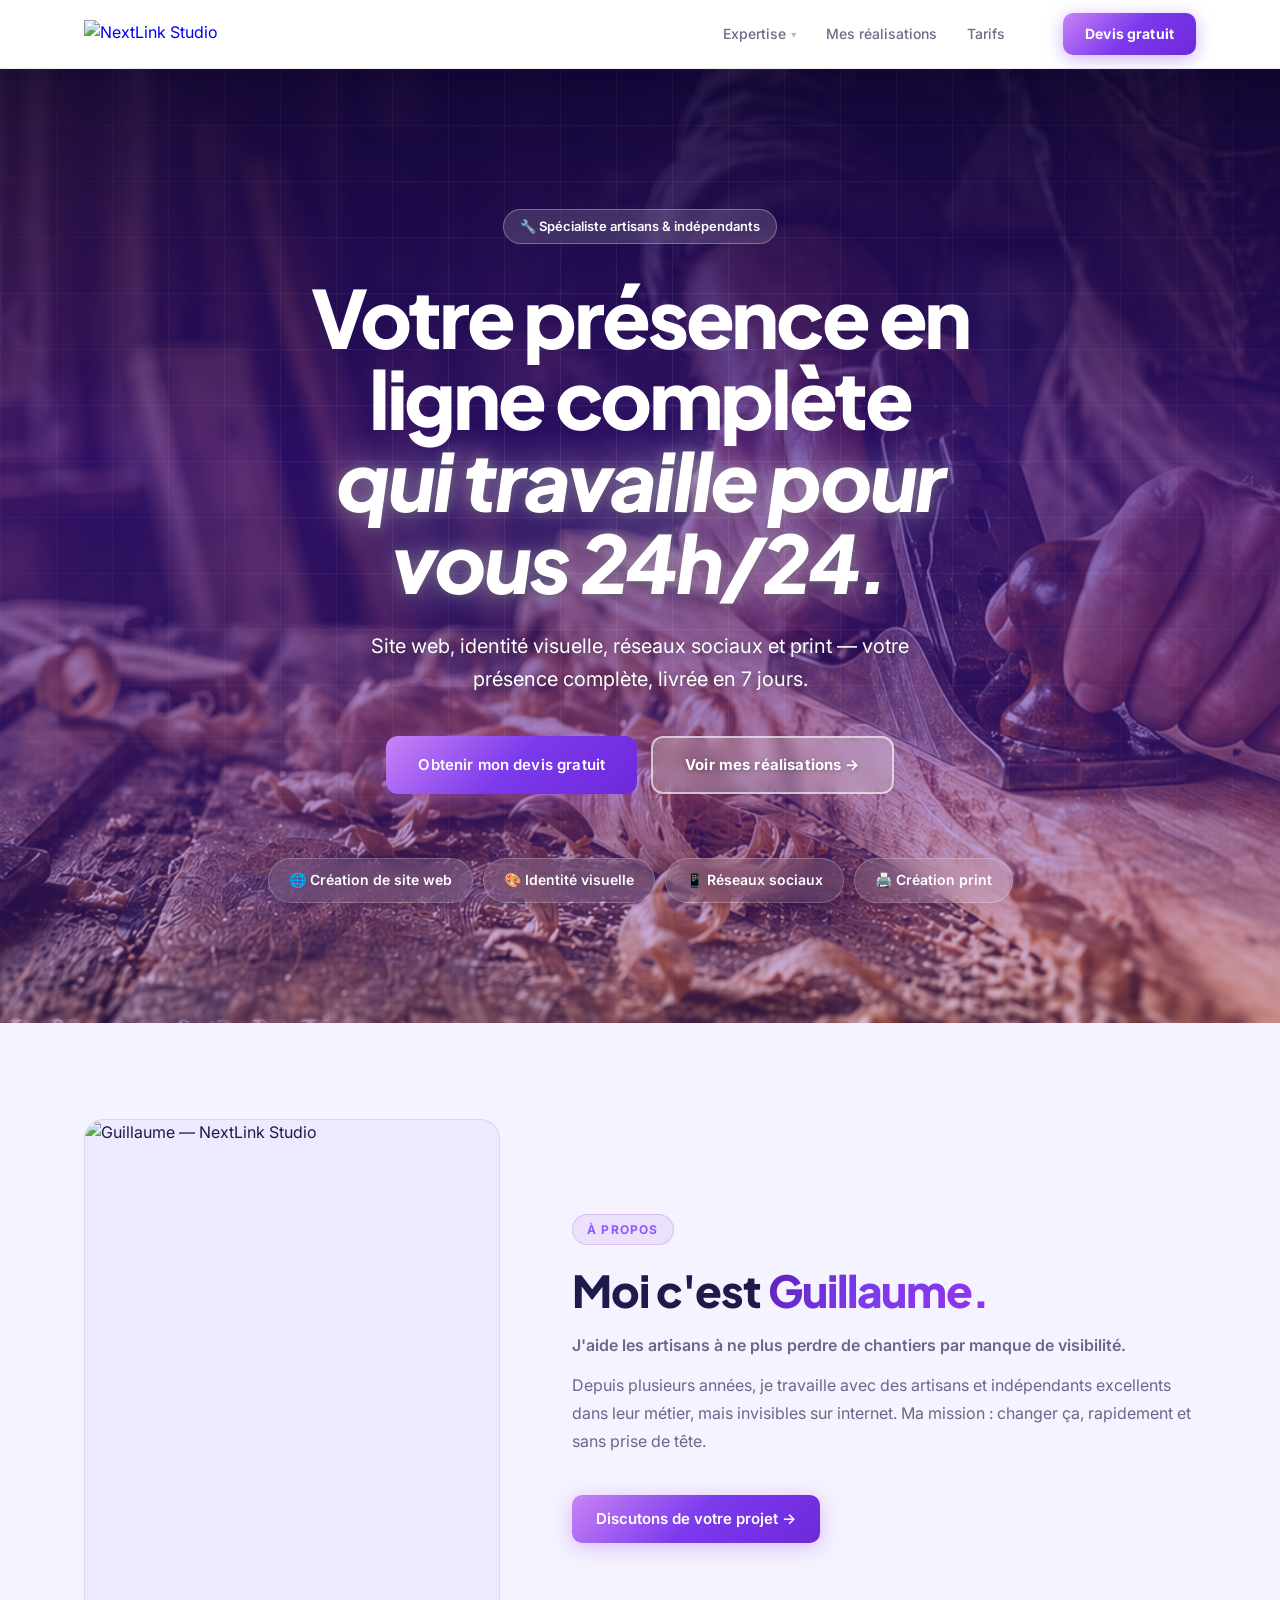
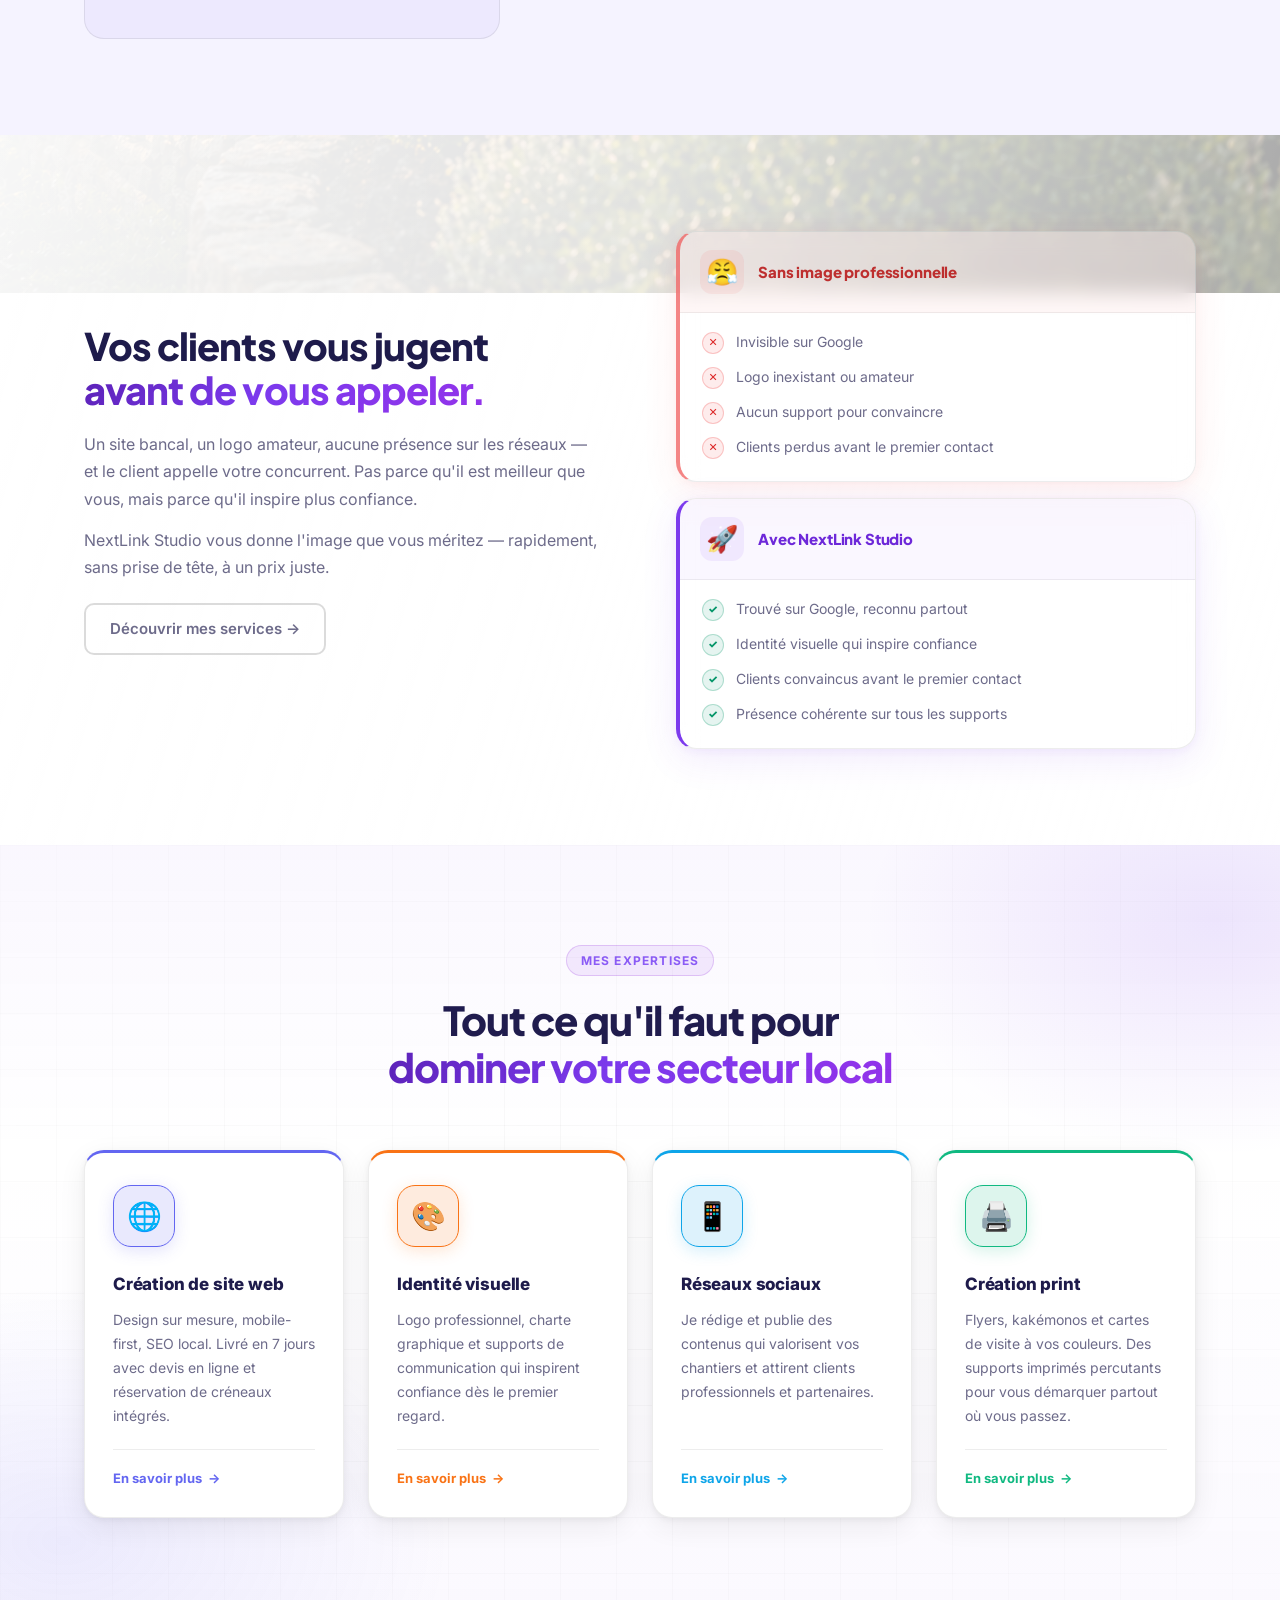
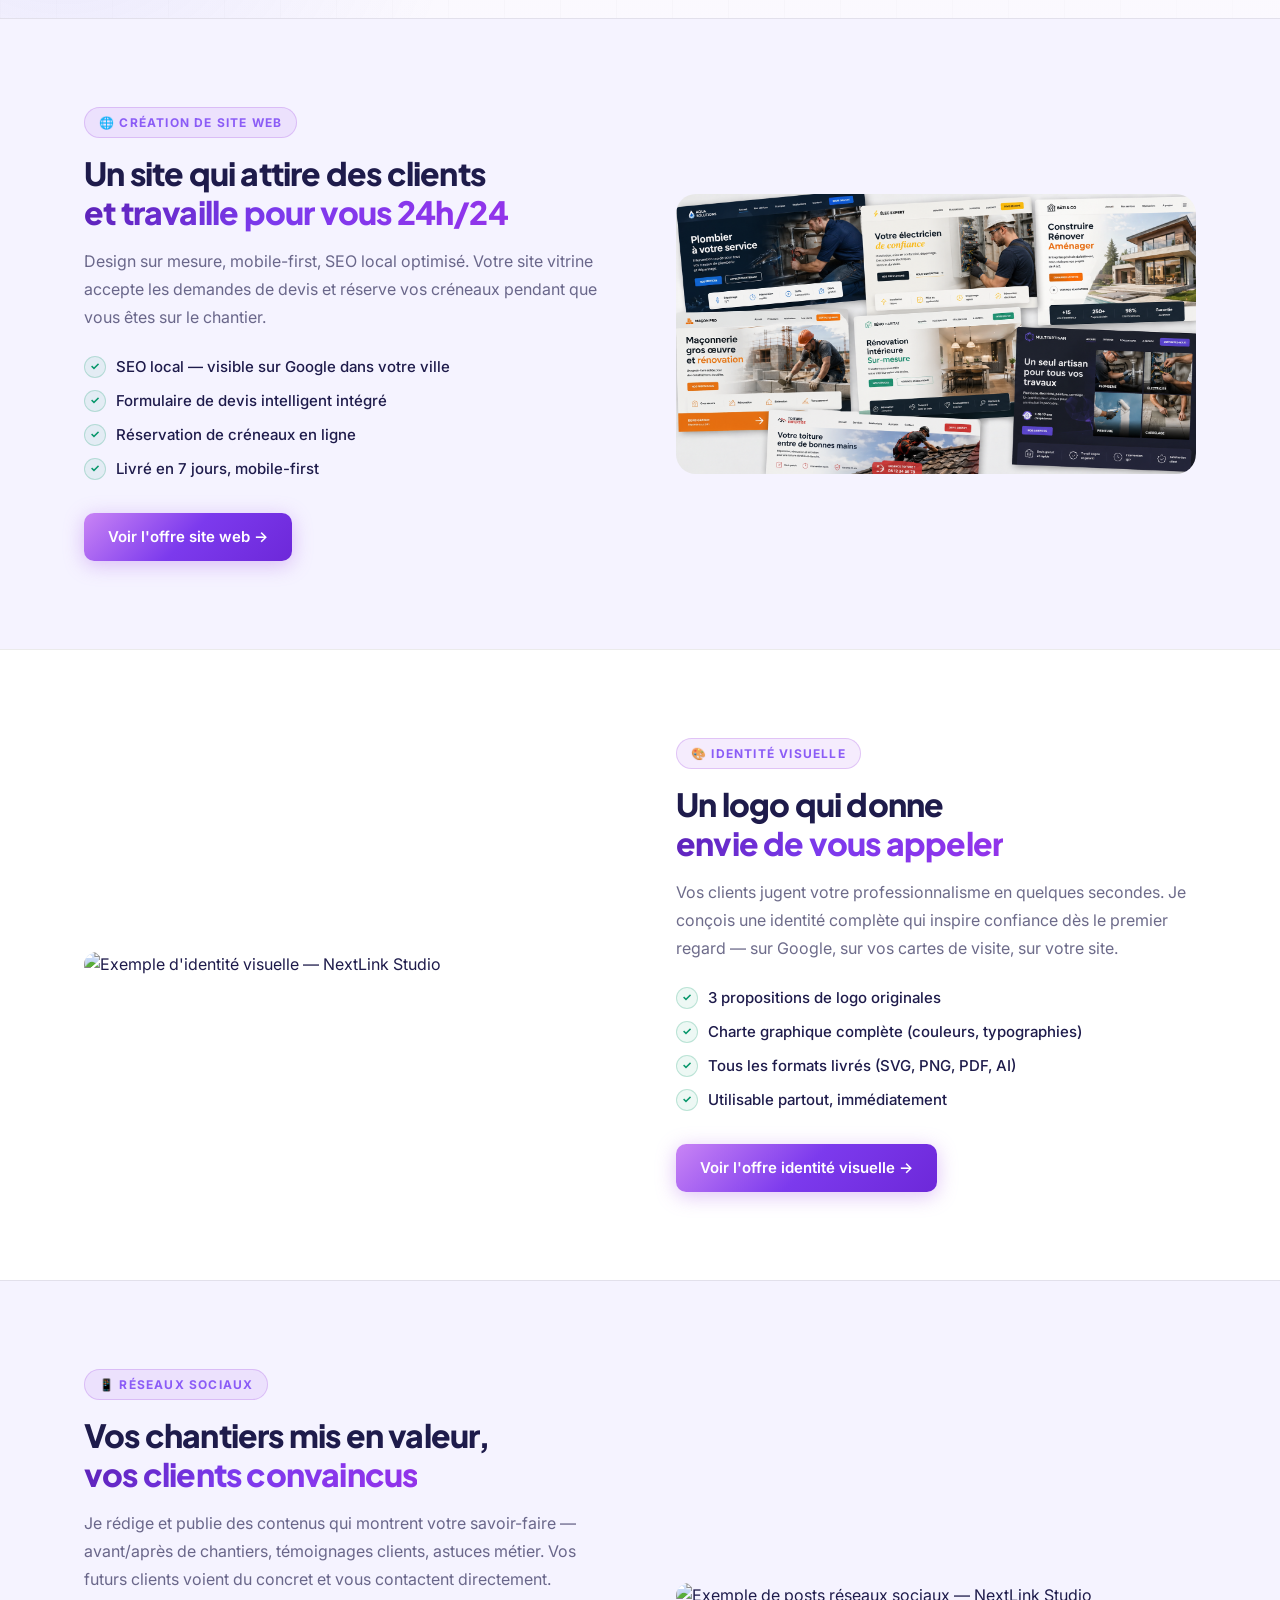
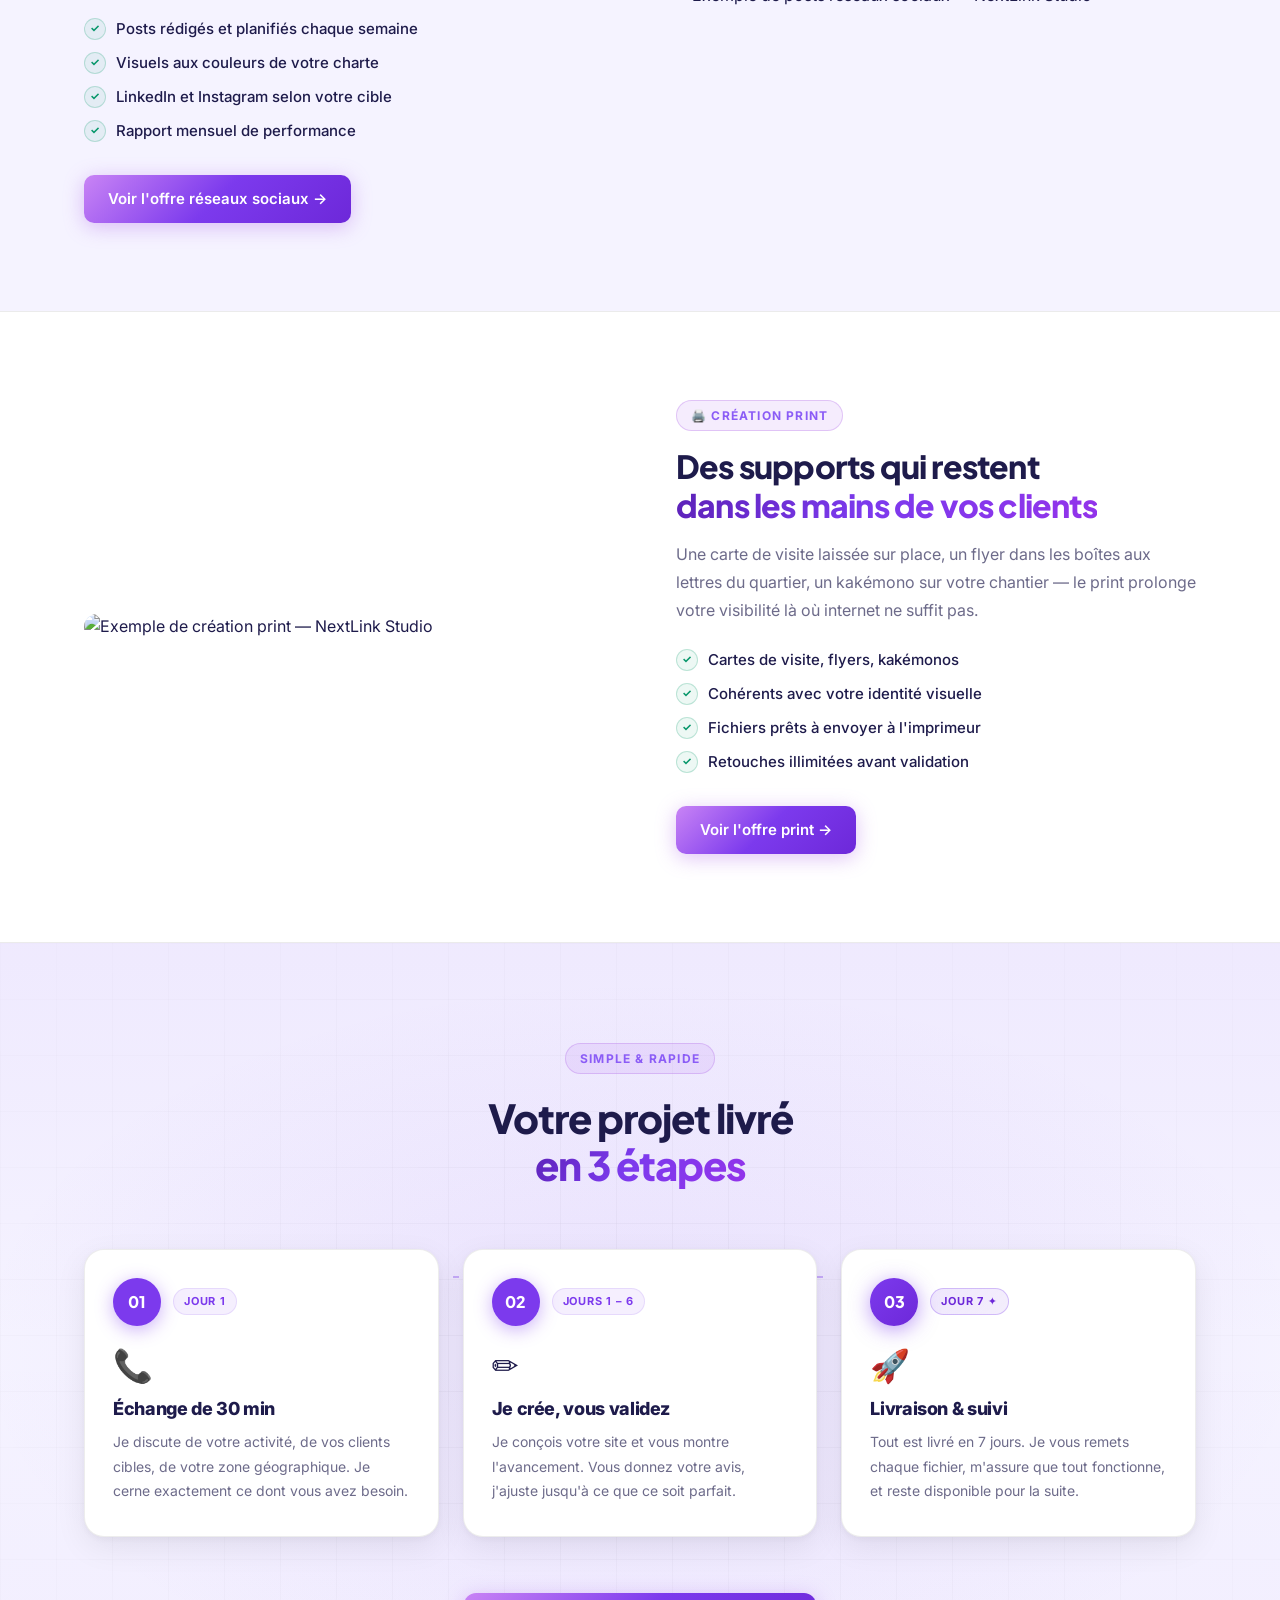
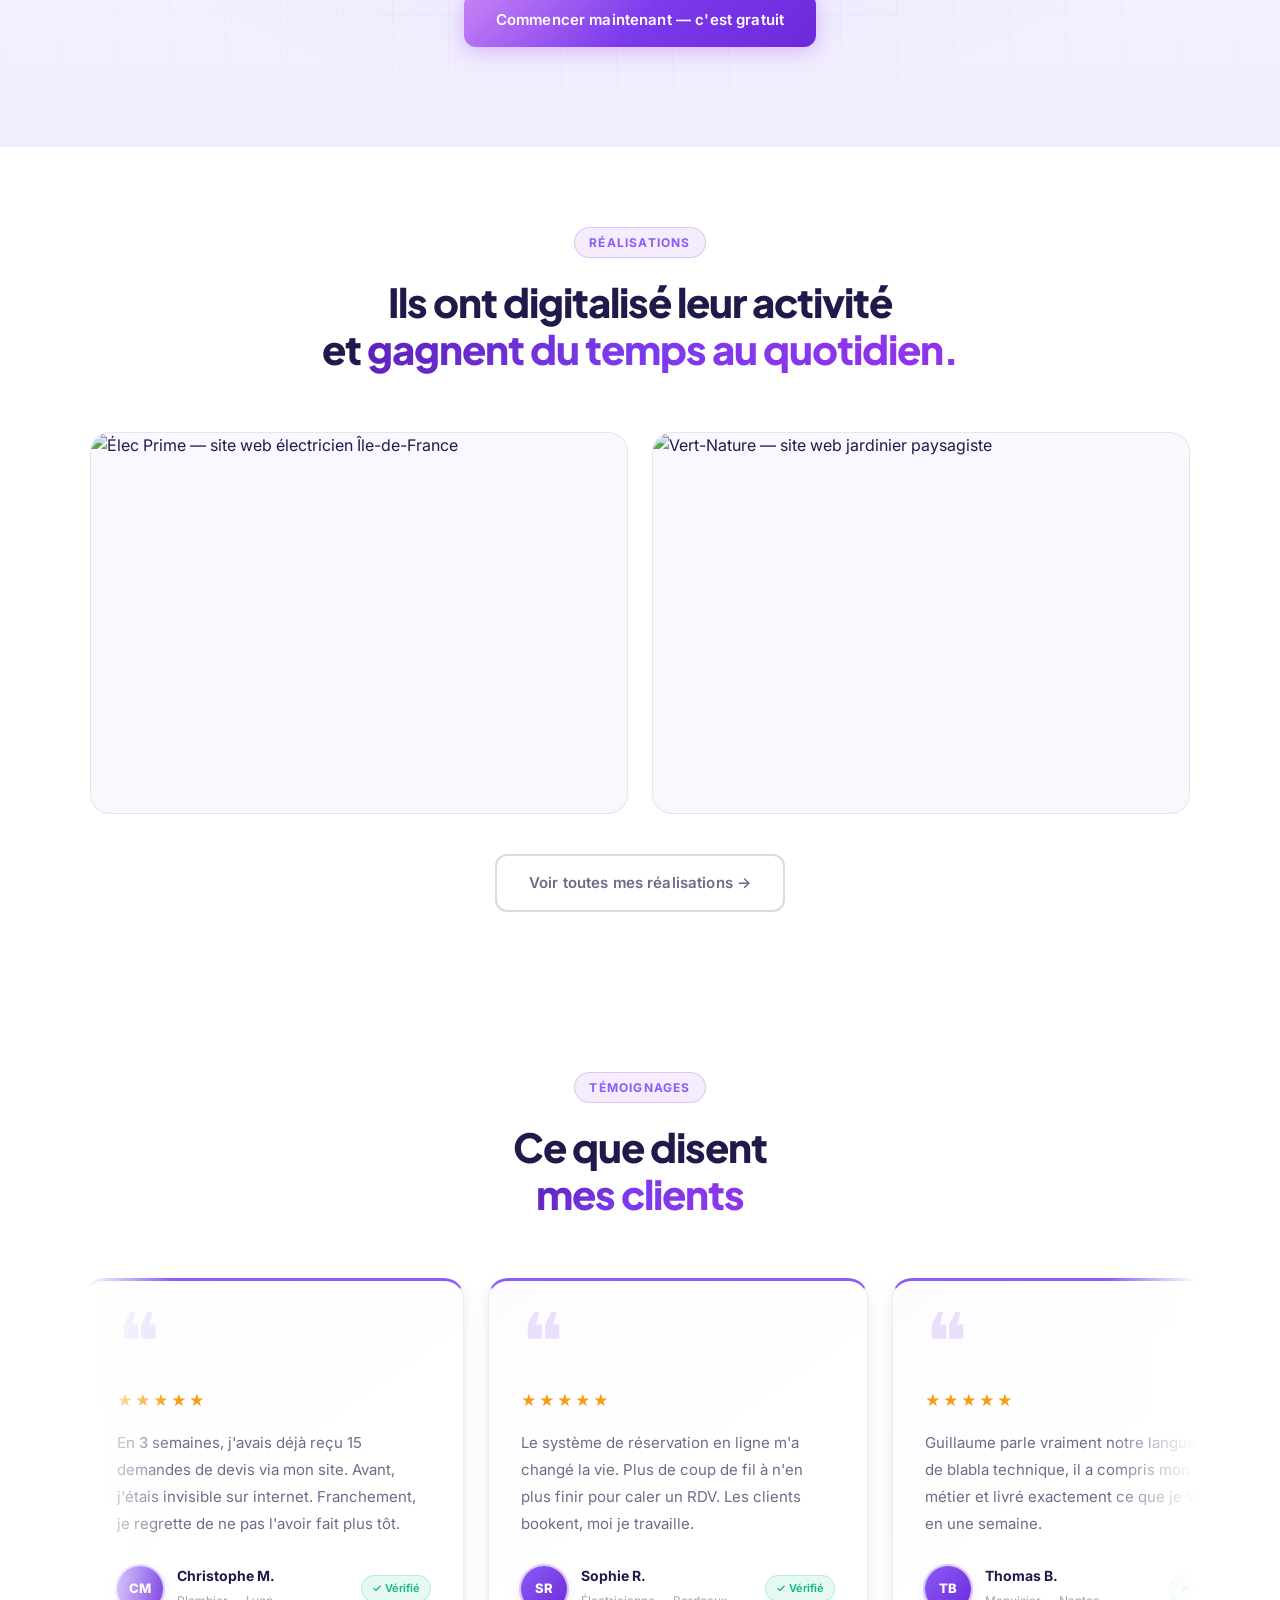
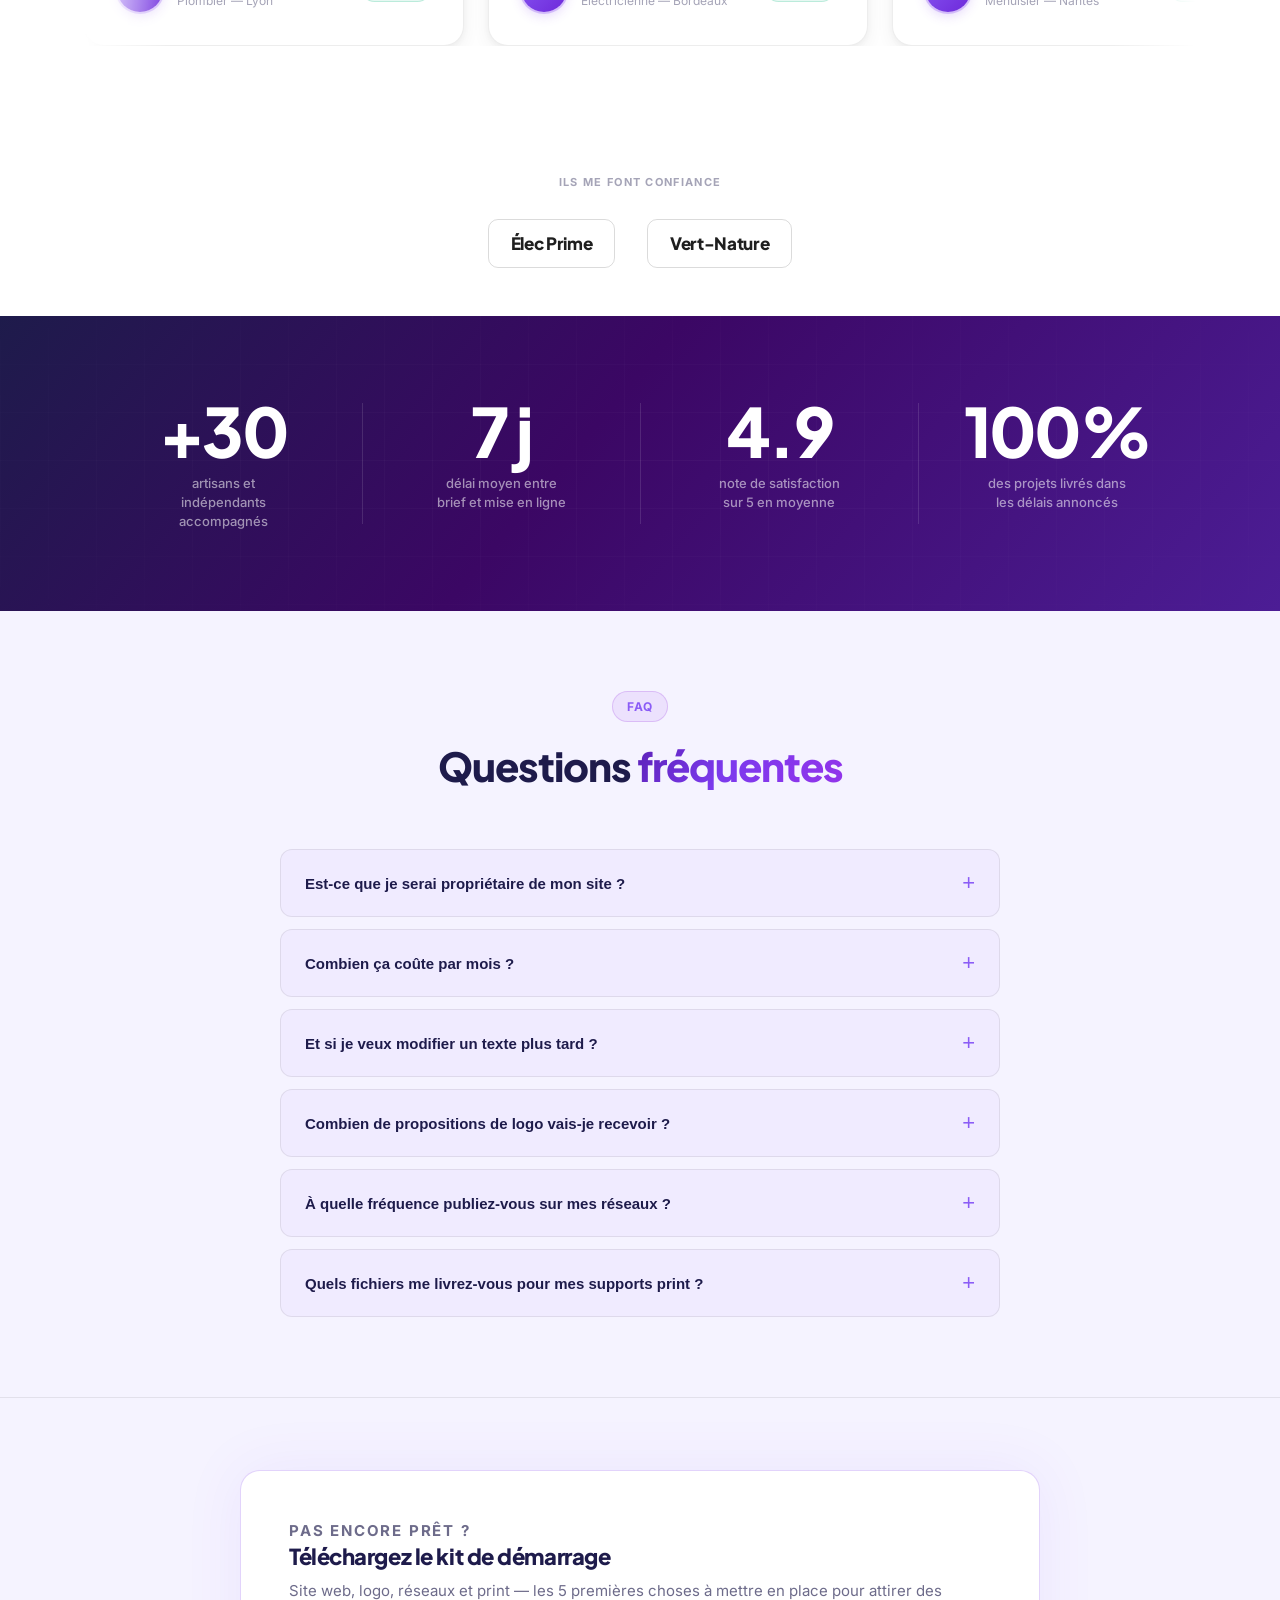
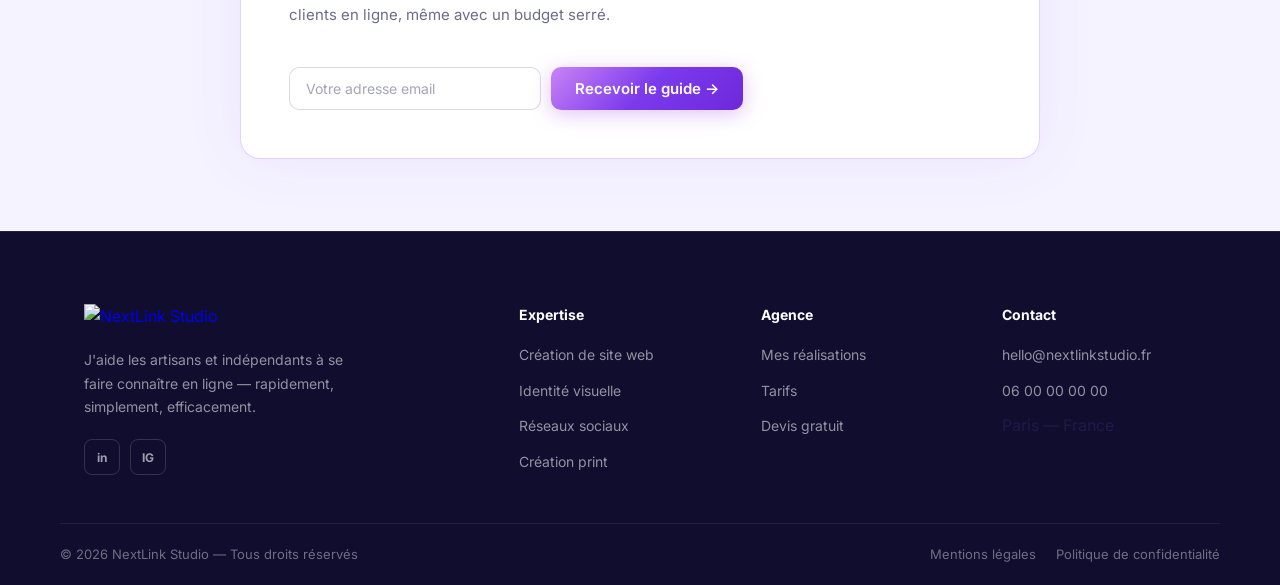
==== commit 99db55d0: "improve design" ====
--- a/index.html
+++ b/index.html
@@ -89,11 +89,11 @@
     <div class="container hero-content">
       <div class="hero-badge">🔧 Spécialiste artisans & indépendants</div>
       <h1 class="hero-title">
-        <span class="hero-title-line1">Un site web professionnel</span><br />
+        <span class="hero-title-line1">Votre présence en ligne complète</span><br />
         <span class="gradient-text hero-title-line2">qui travaille pour vous 24h/24.</span>
       </h1>
       <p class="hero-subtitle">
-        Je crée votre site vitrine avec devis en ligne et réservation de créneaux
+        Site web, identité visuelle, réseaux sociaux et print — votre présence complète, livrée en 7 jours.
       </p>
       <div class="hero-actions">
         <a href="devis.html" class="btn btn-primary btn-lg">Obtenir mon devis gratuit</a>
@@ -126,8 +126,49 @@
     </div>
   </section>
 
+  <!-- PROBLÈME -->
+  <section class="pain">
+    <div class="pain-parallax-bg"></div>
+    <div class="container">
+    <div class="pain-grid">
+      <div class="pain-text">
+        <h2>Vos clients vous jugent<br /><span class="gradient-text">avant de vous appeler.</span></h2>
+        <p>Un site bancal, un logo amateur, aucune présence sur les réseaux — et le client appelle votre concurrent. Pas parce qu'il est meilleur que vous, mais parce qu'il inspire plus confiance.</p>
+        <p>NextLink Studio vous donne l'image que vous méritez — rapidement, sans prise de tête, à un prix juste.</p>
+        <a href="#services" class="btn btn-outline" style="margin-top:8px">Découvrir mes services →</a>
+      </div>
+      <div class="pain-cards">
+        <div class="pain-card bad">
+          <div class="pain-card-header">
+            <div class="pain-card-icon">😤</div>
+            <span class="pain-card-label">Sans image professionnelle</span>
+          </div>
+          <div class="pain-card-items">
+            <div class="pain-item"><span class="pi-icon bad">✕</span><span>Invisible sur Google</span></div>
+            <div class="pain-item"><span class="pi-icon bad">✕</span><span>Logo inexistant ou amateur</span></div>
+            <div class="pain-item"><span class="pi-icon bad">✕</span><span>Aucun support pour convaincre</span></div>
+            <div class="pain-item"><span class="pi-icon bad">✕</span><span>Clients perdus avant le premier contact</span></div>
+          </div>
+        </div>
+        <div class="pain-card good">
+          <div class="pain-card-header">
+            <div class="pain-card-icon">🚀</div>
+            <span class="pain-card-label">Avec NextLink Studio</span>
+          </div>
+          <div class="pain-card-items">
+            <div class="pain-item"><span class="pi-icon good">✓</span><span>Trouvé sur Google, reconnu partout</span></div>
+            <div class="pain-item"><span class="pi-icon good">✓</span><span>Identité visuelle qui inspire confiance</span></div>
+            <div class="pain-item"><span class="pi-icon good">✓</span><span>Clients convaincus avant le premier contact</span></div>
+            <div class="pain-item"><span class="pi-icon good">✓</span><span>Présence cohérente sur tous les supports</span></div>
+          </div>
+        </div>
+      </div>
+    </div>
+    </div>
+  </section>
+
   <!-- SERVICES APERÇU -->
-  <section class="services-preview">
+  <section id="services" class="services-preview">
     <div class="container">
       <div class="section-header">
         <div class="section-badge">Mes expertises</div>
@@ -160,112 +201,104 @@
         </a>
       </div>
 
-      <!-- Mockup réservation / devis -->
-      <div class="mockup-feature">
-        <div class="section-header" style="margin-top:72px; margin-bottom:40px;">
-          <div class="section-badge">Fonctionnalité clé</div>
-          <h2>Votre tableau de bord<br /><span class="gradient-text">réservations & devis</span></h2>
-          <p>Vos clients réservent en ligne, vous recevez une notification. Fini les appels interminables pour caler un rendez-vous.</p>
-        </div>
-        <div class="booking-mockup-wrap">
-          <div class="booking-mockup">
-            <div class="bm-header">
-              <div class="bm-dots"><span></span><span></span><span></span></div>
-              <div class="bm-url">tableau-de-bord.votre-site.fr</div>
-            </div>
-            <div class="bm-body">
-              <aside class="bm-sidebar">
-                <div class="bm-nav-item bm-active">📅 Réservations</div>
-                <div class="bm-nav-item">📋 Devis</div>
-                <div class="bm-nav-item">💬 Messages</div>
-                <div class="bm-nav-item">📊 Statistiques</div>
-              </aside>
-              <main class="bm-main">
-                <div class="bm-main-header">
-                  <h4>Nouvelles demandes</h4>
-                  <span class="bm-badge-count">3 en attente</span>
-                </div>
-                <div class="bm-list">
-                  <div class="bm-item bm-item-new">
-                    <div class="bm-item-avatar">MD</div>
-                    <div class="bm-item-info">
-                      <strong>Martin D.</strong>
-                      <span>Plomberie — Fuite salle de bain</span>
-                    </div>
-                    <span class="bm-pill bm-pill-new">Nouveau</span>
-                  </div>
-                  <div class="bm-item">
-                    <div class="bm-item-avatar">CB</div>
-                    <div class="bm-item-info">
-                      <strong>Claire B.</strong>
-                      <span>Électricité — Installation cuisine</span>
-                    </div>
-                    <span class="bm-pill bm-pill-pending">En attente</span>
-                  </div>
-                  <div class="bm-item">
-                    <div class="bm-item-avatar">RL</div>
-                    <div class="bm-item-info">
-                      <strong>Robert L.</strong>
-                      <span>Rénovation — Salle de bain complète</span>
-                    </div>
-                    <span class="bm-pill bm-pill-ok">Confirmé ✓</span>
-                  </div>
-                </div>
-                <div class="bm-notif">
-                  <span class="bm-notif-icon">🔔</span>
-                  <div>
-                    <strong>Nouvelle réservation !</strong>
-                    <span>Sophie T. — Vendredi 12h–14h</span>
-                  </div>
-                </div>
-              </main>
-            </div>
-          </div>
-        </div>
-      </div>
-
-    </div>
-  </section>
-
-  <!-- PROBLÈME -->
-  <section class="pain">
-    <div class="pain-parallax-bg"></div>
-    <div class="container">
-    <div class="pain-grid">
-      <div class="pain-text">
-        <h2>Vos clients cherchent en ligne.<br /><span class="gradient-text">Êtes-vous visible ?</span></h2>
-        <p>Plus de 80 % des particuliers cherchent un artisan sur Google avant d'appeler. Sans site web, vous perdez des chantiers face à des concurrents moins qualifiés que vous, mais mieux référencés.</p>
-        <p>NextLink Studio règle ça — rapidement, sans prise de tête et à un prix juste.</p>
-        <a href="expertise.html" class="btn btn-outline" style="margin-top:8px">Découvrir mes expertises →</a>
-      </div>
-      <div class="pain-cards">
-        <div class="pain-card bad">
-          <div class="pain-card-header">
-            <div class="pain-card-icon">😤</div>
-            <span class="pain-card-label">Sans site web</span>
-          </div>
-          <div class="pain-card-items">
-            <div class="pain-item"><span class="pi-icon bad">✕</span><span>Invisible sur Google</span></div>
-            <div class="pain-item"><span class="pi-icon bad">✕</span><span>Bouche-à-oreille seulement</span></div>
-            <div class="pain-item"><span class="pi-icon bad">✕</span><span>Devis par téléphone, chronophage</span></div>
-            <div class="pain-item"><span class="pi-icon bad">✕</span><span>Pas de crédibilité en ligne</span></div>
-          </div>
-        </div>
-        <div class="pain-card good">
-          <div class="pain-card-header">
-            <div class="pain-card-icon">🚀</div>
-            <span class="pain-card-label">Avec NextLink Studio</span>
-          </div>
-          <div class="pain-card-items">
-            <div class="pain-item"><span class="pi-icon good">✓</span><span>Visible sur Google dès le lancement</span></div>
-            <div class="pain-item"><span class="pi-icon good">✓</span><span>Devis reçus 24h/24, 7j/7</span></div>
-            <div class="pain-item"><span class="pi-icon good">✓</span><span>Réservations automatiques</span></div>
-            <div class="pain-item"><span class="pi-icon good">✓</span><span>Image professionnelle instantanée</span></div>
-          </div>
-        </div>
-      </div>
-    </div>
-    </div>
+    </div>
+  </section>
+
+  <!-- SERVICES EN DÉTAIL -->
+  <section class="service-spotlights">
+
+    <!-- Création de site web -->
+    <div class="spotlight-block">
+      <div class="container">
+        <div class="spotlight-row">
+          <div class="spotlight-text">
+            <div class="section-badge">🌐 Création de site web</div>
+            <h3>Un site qui attire des clients<br /><span class="gradient-text">et travaille pour vous 24h/24</span></h3>
+            <p>Design sur mesure, mobile-first, SEO local optimisé. Votre site vitrine accepte les demandes de devis et réserve vos créneaux pendant que vous êtes sur le chantier.</p>
+            <ul class="spotlight-list">
+              <li><span class="sl-check">✓</span> SEO local — visible sur Google dans votre ville</li>
+              <li><span class="sl-check">✓</span> Formulaire de devis intelligent intégré</li>
+              <li><span class="sl-check">✓</span> Réservation de créneaux en ligne</li>
+              <li><span class="sl-check">✓</span> Livré en 7 jours, mobile-first</li>
+            </ul>
+            <a href="site-web.html" class="btn btn-primary">Voir l'offre site web →</a>
+          </div>
+          <div class="spotlight-visual">
+            <img src="images/websites_images.png" alt="Exemples de sites web créés par NextLink Studio" class="spotlight-img" />
+          </div>
+        </div>
+      </div>
+    </div>
+
+    <!-- Identité visuelle -->
+    <div class="spotlight-block">
+      <div class="container">
+        <div class="spotlight-row spotlight-row--reverse">
+          <div class="spotlight-text">
+            <div class="section-badge">🎨 Identité visuelle</div>
+            <h3>Un logo qui donne<br /><span class="gradient-text">envie de vous appeler</span></h3>
+            <p>Vos clients jugent votre professionnalisme en quelques secondes. Je conçois une identité complète qui inspire confiance dès le premier regard — sur Google, sur vos cartes de visite, sur votre site.</p>
+            <ul class="spotlight-list">
+              <li><span class="sl-check">✓</span> 3 propositions de logo originales</li>
+              <li><span class="sl-check">✓</span> Charte graphique complète (couleurs, typographies)</li>
+              <li><span class="sl-check">✓</span> Tous les formats livrés (SVG, PNG, PDF, AI)</li>
+              <li><span class="sl-check">✓</span> Utilisable partout, immédiatement</li>
+            </ul>
+            <a href="identite-visuelle.html" class="btn btn-primary">Voir l'offre identité visuelle →</a>
+          </div>
+          <div class="spotlight-visual">
+            <img src="images/logo_section.png" alt="Exemple d'identité visuelle — NextLink Studio" class="spotlight-img" />
+          </div>
+        </div>
+      </div>
+    </div>
+
+    <!-- Réseaux sociaux -->
+    <div class="spotlight-block">
+      <div class="container">
+        <div class="spotlight-row">
+          <div class="spotlight-text">
+            <div class="section-badge">📱 Réseaux sociaux</div>
+            <h3>Vos chantiers mis en valeur,<br /><span class="gradient-text">vos clients convaincus</span></h3>
+            <p>Je rédige et publie des contenus qui montrent votre savoir-faire — avant/après de chantiers, témoignages clients, astuces métier. Vos futurs clients voient du concret et vous contactent directement.</p>
+            <ul class="spotlight-list">
+              <li><span class="sl-check">✓</span> Posts rédigés et planifiés chaque semaine</li>
+              <li><span class="sl-check">✓</span> Visuels aux couleurs de votre charte</li>
+              <li><span class="sl-check">✓</span> LinkedIn et Instagram selon votre cible</li>
+              <li><span class="sl-check">✓</span> Rapport mensuel de performance</li>
+            </ul>
+            <a href="posts-linkedin.html" class="btn btn-primary">Voir l'offre réseaux sociaux →</a>
+          </div>
+          <div class="spotlight-visual">
+            <img src="images/reseau_sociaux_section.png" alt="Exemple de posts réseaux sociaux — NextLink Studio" class="spotlight-img" />
+          </div>
+        </div>
+      </div>
+    </div>
+
+    <!-- Création print -->
+    <div class="spotlight-block">
+      <div class="container">
+        <div class="spotlight-row spotlight-row--reverse">
+          <div class="spotlight-text">
+            <div class="section-badge">🖨️ Création print</div>
+            <h3>Des supports qui restent<br /><span class="gradient-text">dans les mains de vos clients</span></h3>
+            <p>Une carte de visite laissée sur place, un flyer dans les boîtes aux lettres du quartier, un kakémono sur votre chantier — le print prolonge votre visibilité là où internet ne suffit pas.</p>
+            <ul class="spotlight-list">
+              <li><span class="sl-check">✓</span> Cartes de visite, flyers, kakémonos</li>
+              <li><span class="sl-check">✓</span> Cohérents avec votre identité visuelle</li>
+              <li><span class="sl-check">✓</span> Fichiers prêts à envoyer à l'imprimeur</li>
+              <li><span class="sl-check">✓</span> Retouches illimitées avant validation</li>
+            </ul>
+            <a href="creation-print.html" class="btn btn-primary">Voir l'offre print →</a>
+          </div>
+          <div class="spotlight-visual">
+            <img src="images/print_section.png" alt="Exemple de création print — NextLink Studio" class="spotlight-img" />
+          </div>
+        </div>
+      </div>
+    </div>
+
   </section>
 
   <!-- COMMENT ÇA MARCHE -->
@@ -273,7 +306,7 @@
     <div class="container">
       <div class="section-header">
         <div class="section-badge">Simple & rapide</div>
-        <h2>Votre site en ligne<br /><span class="gradient-text">en 3 étapes</span></h2>
+        <h2>Votre projet livré<br /><span class="gradient-text">en 3 étapes</span></h2>
       </div>
       <div class="steps">
         <div class="step">
@@ -305,8 +338,8 @@
           </div>
           <div class="step-icon-badge">🚀</div>
           <div class="step-content">
-            <h3>Mise en ligne & suivi</h3>
-            <p>Votre site est en ligne en 7 jours. Je vous forme, je m'assure que tout fonctionne, et je reste disponible pour la suite.</p>
+            <h3>Livraison & suivi</h3>
+            <p>Tout est livré en 7 jours. Je vous remets chaque fichier, m'assure que tout fonctionne, et reste disponible pour la suite.</p>
           </div>
         </div>
       </div>
@@ -358,6 +391,7 @@
   </section>
 
   <!-- TÉMOIGNAGES -->
+  <section class="testimonials-section">
     <div class="container">
       <div class="section-header">
         <div class="section-badge">Témoignages</div>
@@ -459,8 +493,6 @@
       <div class="logos-strip-row">
         <div class="logo-item">Élec Prime</div>
         <div class="logo-item">Vert-Nature</div>
-        <div class="logo-item">ArtisanPro</div>
-        <div class="logo-item">BTP Solutions</div>
       </div>
     </div>
   </div>
@@ -470,7 +502,7 @@
     <div class="container">
       <div class="resultats-grid">
         <div class="resultat-item">
-          <span class="resultat-num">+120</span>
+          <span class="resultat-num">+30</span>
           <span class="resultat-label">artisans et indépendants accompagnés</span>
         </div>
         <div class="resultat-item">
@@ -524,6 +556,33 @@
             <p>Vous avez la main sur votre site, ou je peux le faire pour vous via mon support réactif.</p>
           </div>
         </div>
+        <div class="faq-item">
+          <button class="faq-question" onclick="toggleFaq(this)">
+            Combien de propositions de logo vais-je recevoir ?
+            <span class="faq-arrow">+</span>
+          </button>
+          <div class="faq-answer">
+            <p>Je vous soumets 3 propositions distinctes. Vous choisissez la direction qui vous plaît, puis j'affine jusqu'à validation. Les retouches sont illimitées — je ne lâche pas tant que le résultat ne vous convient pas à 100%.</p>
+          </div>
+        </div>
+        <div class="faq-item">
+          <button class="faq-question" onclick="toggleFaq(this)">
+            À quelle fréquence publiez-vous sur mes réseaux ?
+            <span class="faq-arrow">+</span>
+          </button>
+          <div class="faq-answer">
+            <p>Selon la formule choisie, je publie entre 2 et 5 posts par semaine. Chaque contenu est rédigé, mis en page et planifié à l'avance. Vous pouvez valider avant publication, ou me faire confiance — c'est vous qui décidez.</p>
+          </div>
+        </div>
+        <div class="faq-item">
+          <button class="faq-question" onclick="toggleFaq(this)">
+            Quels fichiers me livrez-vous pour mes supports print ?
+            <span class="faq-arrow">+</span>
+          </button>
+          <div class="faq-answer">
+            <p>Vous recevez tous les fichiers prêts à envoyer à l'imprimeur : PDF haute résolution avec fonds perdus, fichiers sources modifiables (AI ou Canva), et les formats adaptés à chaque support (carte de visite, flyer A5, kakémono...).</p>
+          </div>
+        </div>
       </div>
     </div>
   </section>
@@ -534,8 +593,8 @@
       <div class="lead-magnet-inner">
         <div class="lead-magnet-text">
           <p class="lead-magnet-eyebrow">Pas encore prêt ?</p>
-          <h3>Téléchargez mon guide gratuit</h3>
-          <p>5 astuces pour trouver des chantiers sur Google sans dépenser en publicité.</p>
+          <h3>Téléchargez le kit de démarrage</h3>
+          <p>Site web, logo, réseaux et print — les 5 premières choses à mettre en place pour attirer des clients en ligne, même avec un budget serré.</p>
         </div>
         <div class="lead-magnet-form-wrap">
           <form class="lead-magnet-form" onsubmit="handleLeadMagnet(event)">
@@ -586,7 +645,7 @@
       </div>
     </div>
     <div class="footer-bottom container">
-      <p>© 2024 NextLink Studio — Tous droits réservés</p>
+      <p>© 2026 NextLink Studio — Tous droits réservés</p>
       <div class="footer-legal">
         <a href="#">Mentions légales</a>
         <a href="#">Politique de confidentialité</a>
--- a/style.css
+++ b/style.css
@@ -1212,6 +1212,7 @@
 }
 .temoignages .container { position: relative; z-index: 1; }
 .temoignages .section-header { margin-bottom: 56px; }
+.testimonials-section { padding: 80px 0; background: var(--bg); }
 .temoignages .section-badge  { background: rgba(124,58,237,0.1); color: var(--purple-vivid); border-color: rgba(124,58,237,0.25); }
 .temoignages .section-header h2 { color: var(--text); }
 /* Carousel */
@@ -2627,6 +2628,7 @@
 
 /* ── BOOKING MOCKUP ── */
 .mockup-feature { margin-top: 16px; padding-top: 72px; border-top: 1px solid var(--border); }
+.mockup-feature-section { padding: 80px 0; background: var(--bg-alt); border-top: 1px solid var(--border); }
 .booking-mockup-wrap {
   max-width: 820px;
   margin: 0 auto;
@@ -2762,7 +2764,6 @@
 .logos-strip {
   padding: 48px 0;
   background: var(--bg);
-  border-top: 1px solid var(--border);
 }
 .logos-strip-label {
   text-align: center;
@@ -2875,3 +2876,370 @@
   .logos-strip-row { gap: 20px; }
   .logo-item { font-size: 14px; padding: 8px 16px; }
 }
+
+/* ============================================================
+   SERVICE SPOTLIGHTS
+   ============================================================ */
+
+.service-spotlights {
+  /* wrapper section only */
+}
+
+.spotlight-block {
+  padding: 88px 0;
+  border-top: 1px solid var(--border);
+}
+.spotlight-block:last-child { border-bottom: 1px solid var(--border); }
+.spotlight-block:nth-child(odd)  { background: var(--bg-alt); }
+.spotlight-block:nth-child(even) { background: var(--bg); }
+
+.spotlight-row {
+  display: grid;
+  grid-template-columns: 1fr 1fr;
+  gap: 72px;
+  align-items: center;
+}
+.spotlight-row--reverse .spotlight-text  { order: 2; }
+.spotlight-row--reverse .spotlight-visual { order: 1; }
+
+.spotlight-text .section-badge { margin-bottom: 16px; }
+.spotlight-text h3 {
+  font-family: 'Plus Jakarta Sans', sans-serif;
+  font-size: clamp(22px, 2.6vw, 32px);
+  font-weight: 800;
+  line-height: 1.2;
+  letter-spacing: -0.025em;
+  color: var(--text);
+  margin-bottom: 16px;
+}
+.spotlight-text p {
+  font-size: 16px;
+  color: var(--text-muted);
+  line-height: 1.75;
+  margin-bottom: 24px;
+}
+.spotlight-img {
+  width: 100%;
+  height: auto;
+  border-radius: var(--radius-lg);
+  display: block;
+}
+
+.spotlight-list {
+  list-style: none;
+  display: flex;
+  flex-direction: column;
+  gap: 10px;
+  margin-bottom: 32px;
+}
+.spotlight-list li {
+  display: flex;
+  align-items: center;
+  gap: 10px;
+  font-size: 15px;
+  color: var(--text);
+  font-weight: 500;
+}
+.sl-check {
+  display: inline-flex;
+  align-items: center;
+  justify-content: center;
+  width: 22px;
+  height: 22px;
+  border-radius: 50%;
+  background: var(--success-bg);
+  color: var(--success);
+  font-size: 11px;
+  font-weight: 700;
+  flex-shrink: 0;
+  border: 1px solid var(--success-border);
+}
+
+/* ── BRAND (Identité visuelle) MOCKUP ── */
+.brand-mockup-outer {
+  position: relative;
+}
+.brand-mockup-outer::before {
+  content: '';
+  position: absolute;
+  inset: -36px;
+  border-radius: 48px;
+  background: radial-gradient(ellipse 70% 60% at 50% 50%, rgba(124,58,237,0.07) 0%, transparent 70%);
+  pointer-events: none;
+}
+.brand-mockup {
+  background: var(--bg);
+  border: 1px solid var(--border-strong);
+  border-radius: var(--radius-lg);
+  padding: 28px;
+  box-shadow: var(--shadow-lg), 0 0 0 1px var(--border-purple);
+  position: relative;
+}
+.brand-mockup-badge {
+  display: inline-flex;
+  align-items: center;
+  font-size: 11px;
+  font-weight: 700;
+  letter-spacing: .08em;
+  text-transform: uppercase;
+  color: var(--purple-vivid);
+  background: var(--purple-soft);
+  border: 1px solid var(--border-purple);
+  padding: 4px 12px;
+  border-radius: 99px;
+  margin-bottom: 20px;
+}
+.brand-logo-zone {
+  display: flex;
+  align-items: center;
+  gap: 14px;
+  background: var(--bg-alt);
+  border: 1px solid var(--border);
+  border-radius: var(--radius);
+  padding: 18px 20px;
+  margin-bottom: 20px;
+}
+.brand-logo-circle {
+  width: 48px;
+  height: 48px;
+  border-radius: 12px;
+  background: linear-gradient(135deg, #1e40af, #fbbf24);
+  display: flex;
+  align-items: center;
+  justify-content: center;
+  font-size: 22px;
+  flex-shrink: 0;
+}
+.brand-wordmark {
+  font-family: 'Plus Jakarta Sans', sans-serif;
+  font-size: 22px;
+  font-weight: 800;
+  letter-spacing: -0.02em;
+}
+.brand-wordmark strong { color: #1e40af; }
+.brand-wordmark span   { color: #fbbf24; }
+.brand-section-sep { height: 1px; background: var(--border); margin-bottom: 16px; }
+.brand-section-label {
+  font-size: 11px;
+  font-weight: 700;
+  letter-spacing: .08em;
+  text-transform: uppercase;
+  color: var(--text-subtle);
+  margin-bottom: 10px;
+}
+.brand-palette-row { display: flex; gap: 8px; margin-bottom: 0; }
+.bp-swatch {
+  width: 40px;
+  height: 40px;
+  border-radius: 8px;
+  border: 1px solid rgba(0,0,0,0.08);
+}
+.brand-typo-row {
+  display: flex;
+  align-items: center;
+  gap: 12px;
+  background: var(--bg-alt);
+  border: 1px solid var(--border);
+  border-radius: var(--radius);
+  padding: 10px 16px;
+  margin-bottom: 16px;
+}
+.bt-display {
+  font-family: 'Plus Jakarta Sans', sans-serif;
+  font-size: 28px;
+  font-weight: 800;
+  color: var(--text);
+  line-height: 1;
+}
+.bt-name { font-size: 13px; color: var(--text-muted); font-weight: 500; }
+.brand-files-row { display: flex; gap: 6px; flex-wrap: wrap; }
+.brand-file-tag {
+  font-size: 11px;
+  font-weight: 700;
+  color: var(--text-muted);
+  background: rgba(0,0,0,0.04);
+  border: 1px solid var(--border-strong);
+  padding: 4px 10px;
+  border-radius: 6px;
+  letter-spacing: .04em;
+}
+
+/* ── SOCIAL (Réseaux sociaux) MOCKUP ── */
+.social-mockup-outer {
+  position: relative;
+}
+.social-mockup-outer::before {
+  content: '';
+  position: absolute;
+  inset: -36px;
+  border-radius: 48px;
+  background: radial-gradient(ellipse 70% 60% at 50% 50%, rgba(10,102,194,0.06) 0%, transparent 70%);
+  pointer-events: none;
+}
+.social-mockup {
+  background: var(--bg);
+  border: 1px solid var(--border-strong);
+  border-radius: var(--radius-lg);
+  overflow: hidden;
+  box-shadow: var(--shadow-lg);
+  position: relative;
+}
+.social-mockup-body { padding: 20px 24px; }
+.sm-post-header {
+  display: flex;
+  align-items: flex-start;
+  gap: 12px;
+  margin-bottom: 14px;
+}
+.sm-avatar {
+  width: 40px;
+  height: 40px;
+  border-radius: 50%;
+  background: linear-gradient(135deg, var(--purple-vivid), var(--purple-dark));
+  color: white;
+  font-size: 13px;
+  font-weight: 700;
+  display: flex;
+  align-items: center;
+  justify-content: center;
+  flex-shrink: 0;
+}
+.sm-author { display: flex; flex-direction: column; gap: 2px; }
+.sm-author strong { font-size: 14px; font-weight: 700; color: var(--text); }
+.sm-author span   { font-size: 12px; color: var(--text-subtle); }
+.sm-time { font-size: 11px !important; }
+.sm-post-text {
+  font-size: 13px;
+  color: var(--text-muted);
+  line-height: 1.6;
+  margin-bottom: 12px;
+}
+.sm-post-image {
+  background: linear-gradient(135deg, rgba(124,58,237,0.07), rgba(147,51,234,0.03));
+  border: 1px dashed var(--border-purple);
+  border-radius: var(--radius);
+  height: 110px;
+  display: flex;
+  align-items: center;
+  justify-content: center;
+  margin-bottom: 14px;
+}
+.sm-post-image-label { font-size: 13px; color: var(--text-subtle); font-weight: 500; }
+.sm-post-stats {
+  display: flex;
+  align-items: center;
+  gap: 16px;
+  padding-top: 12px;
+  border-top: 1px solid var(--border);
+  font-size: 12px;
+  color: var(--text-subtle);
+}
+.sm-post-stats strong { color: var(--text-muted); font-weight: 600; }
+
+/* ── PRINT MOCKUP ── */
+.print-mockup-outer {
+  position: relative;
+  display: flex;
+  flex-direction: column;
+  gap: 16px;
+}
+.print-mockup-outer::before {
+  content: '';
+  position: absolute;
+  inset: -36px;
+  border-radius: 48px;
+  background: radial-gradient(ellipse 70% 60% at 50% 50%, rgba(245,158,11,0.07) 0%, transparent 70%);
+  pointer-events: none;
+}
+.print-business-card {
+  background: linear-gradient(135deg, #1e40af 0%, #0f172a 100%);
+  border-radius: var(--radius-lg);
+  padding: 28px 32px;
+  color: white;
+  box-shadow: var(--shadow-lg);
+  position: relative;
+  overflow: hidden;
+}
+.print-business-card::after {
+  content: '';
+  position: absolute;
+  top: -50px;
+  right: -50px;
+  width: 180px;
+  height: 180px;
+  border-radius: 50%;
+  background: rgba(251,191,36,0.1);
+  pointer-events: none;
+}
+.pbc-header {
+  display: flex;
+  align-items: center;
+  gap: 10px;
+  margin-bottom: 20px;
+}
+.pbc-logo-icon {
+  width: 36px;
+  height: 36px;
+  border-radius: 8px;
+  background: #fbbf24;
+  display: flex;
+  align-items: center;
+  justify-content: center;
+  font-size: 16px;
+  flex-shrink: 0;
+}
+.pbc-logo-text {
+  font-family: 'Plus Jakarta Sans', sans-serif;
+  font-size: 18px;
+  font-weight: 800;
+  letter-spacing: -0.02em;
+}
+.pbc-logo-text strong { color: white; }
+.pbc-logo-text span   { color: #fbbf24; }
+.pbc-sep { height: 1px; background: rgba(255,255,255,0.15); margin-bottom: 20px; }
+.pbc-info { display: flex; flex-direction: column; gap: 4px; }
+.pbc-name { font-size: 17px; font-weight: 700; color: white; letter-spacing: -0.01em; }
+.pbc-role { font-size: 12px; color: rgba(255,255,255,0.60); margin-bottom: 8px; }
+.pbc-contacts { display: flex; flex-direction: column; gap: 4px; }
+.pbc-contacts span { font-size: 12px; color: rgba(255,255,255,0.75); }
+.print-flyer-preview {
+  background: var(--bg);
+  border: 1px solid var(--border-strong);
+  border-radius: var(--radius-lg);
+  overflow: hidden;
+  box-shadow: var(--shadow);
+}
+.pfp-strip { height: 8px; background: linear-gradient(90deg, #1e40af, #fbbf24); }
+.pfp-content {
+  padding: 20px 24px;
+  display: flex;
+  flex-direction: column;
+  gap: 10px;
+}
+.pfp-line { background: var(--surface); border-radius: 4px; }
+.pfp-l-title { height: 18px; width: 72%; }
+.pfp-l-sub   { height: 12px; width: 52%; background: rgba(0,0,0,0.06); }
+.pfp-cta {
+  margin-top: 4px;
+  height: 34px;
+  width: 44%;
+  background: linear-gradient(135deg, rgba(124,58,237,0.18), rgba(147,51,234,0.12));
+  border-radius: 8px;
+  border: 1px solid var(--border-purple);
+}
+
+/* ── RESPONSIVE — SERVICE SPOTLIGHTS ── */
+@media (max-width: 900px) {
+  .spotlight-block { padding: 64px 0; }
+  .spotlight-row {
+    grid-template-columns: 1fr;
+    gap: 40px;
+  }
+  .spotlight-row--reverse .spotlight-text  { order: 0; }
+  .spotlight-row--reverse .spotlight-visual { order: 0; }
+}
+@media (max-width: 600px) {
+  .spotlight-block { padding: 48px 0; }
+  .brand-mockup, .social-mockup, .print-business-card { padding: 20px; }
+  .print-business-card { padding: 22px 20px; }
+}
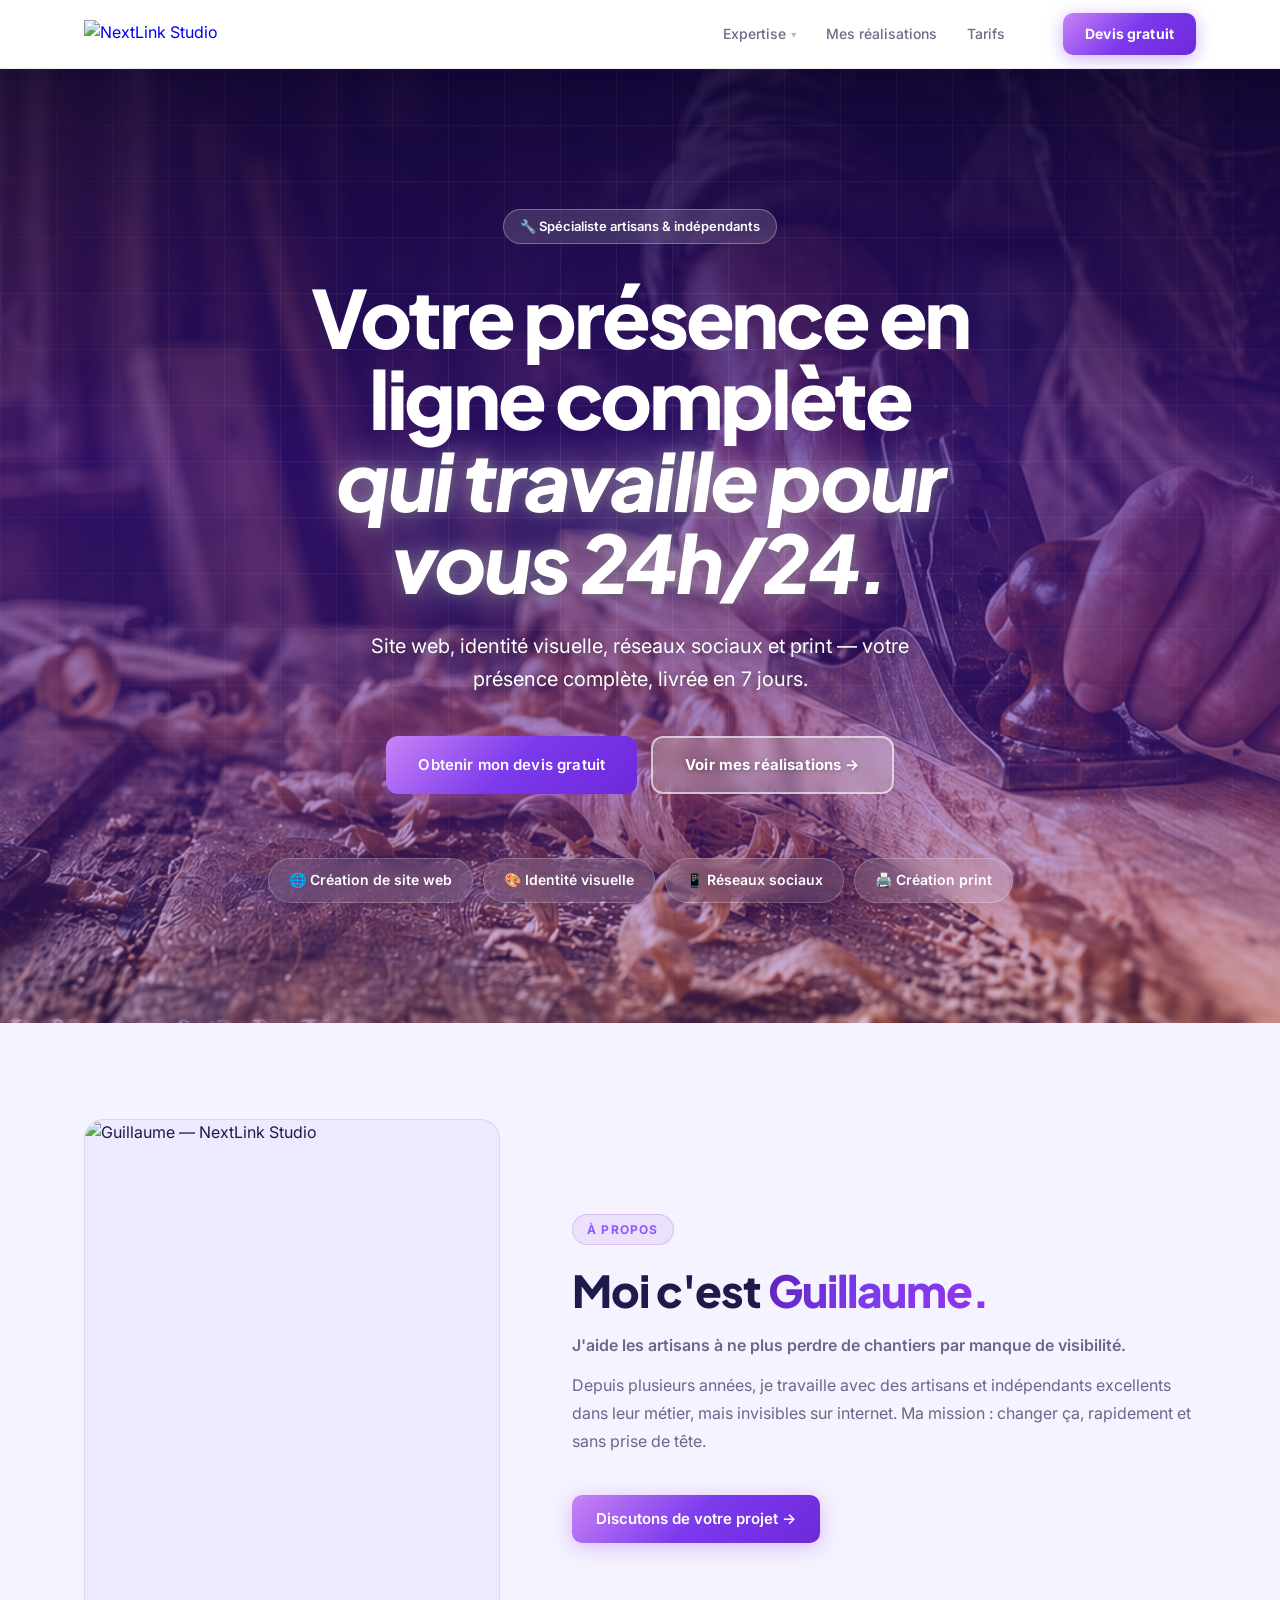
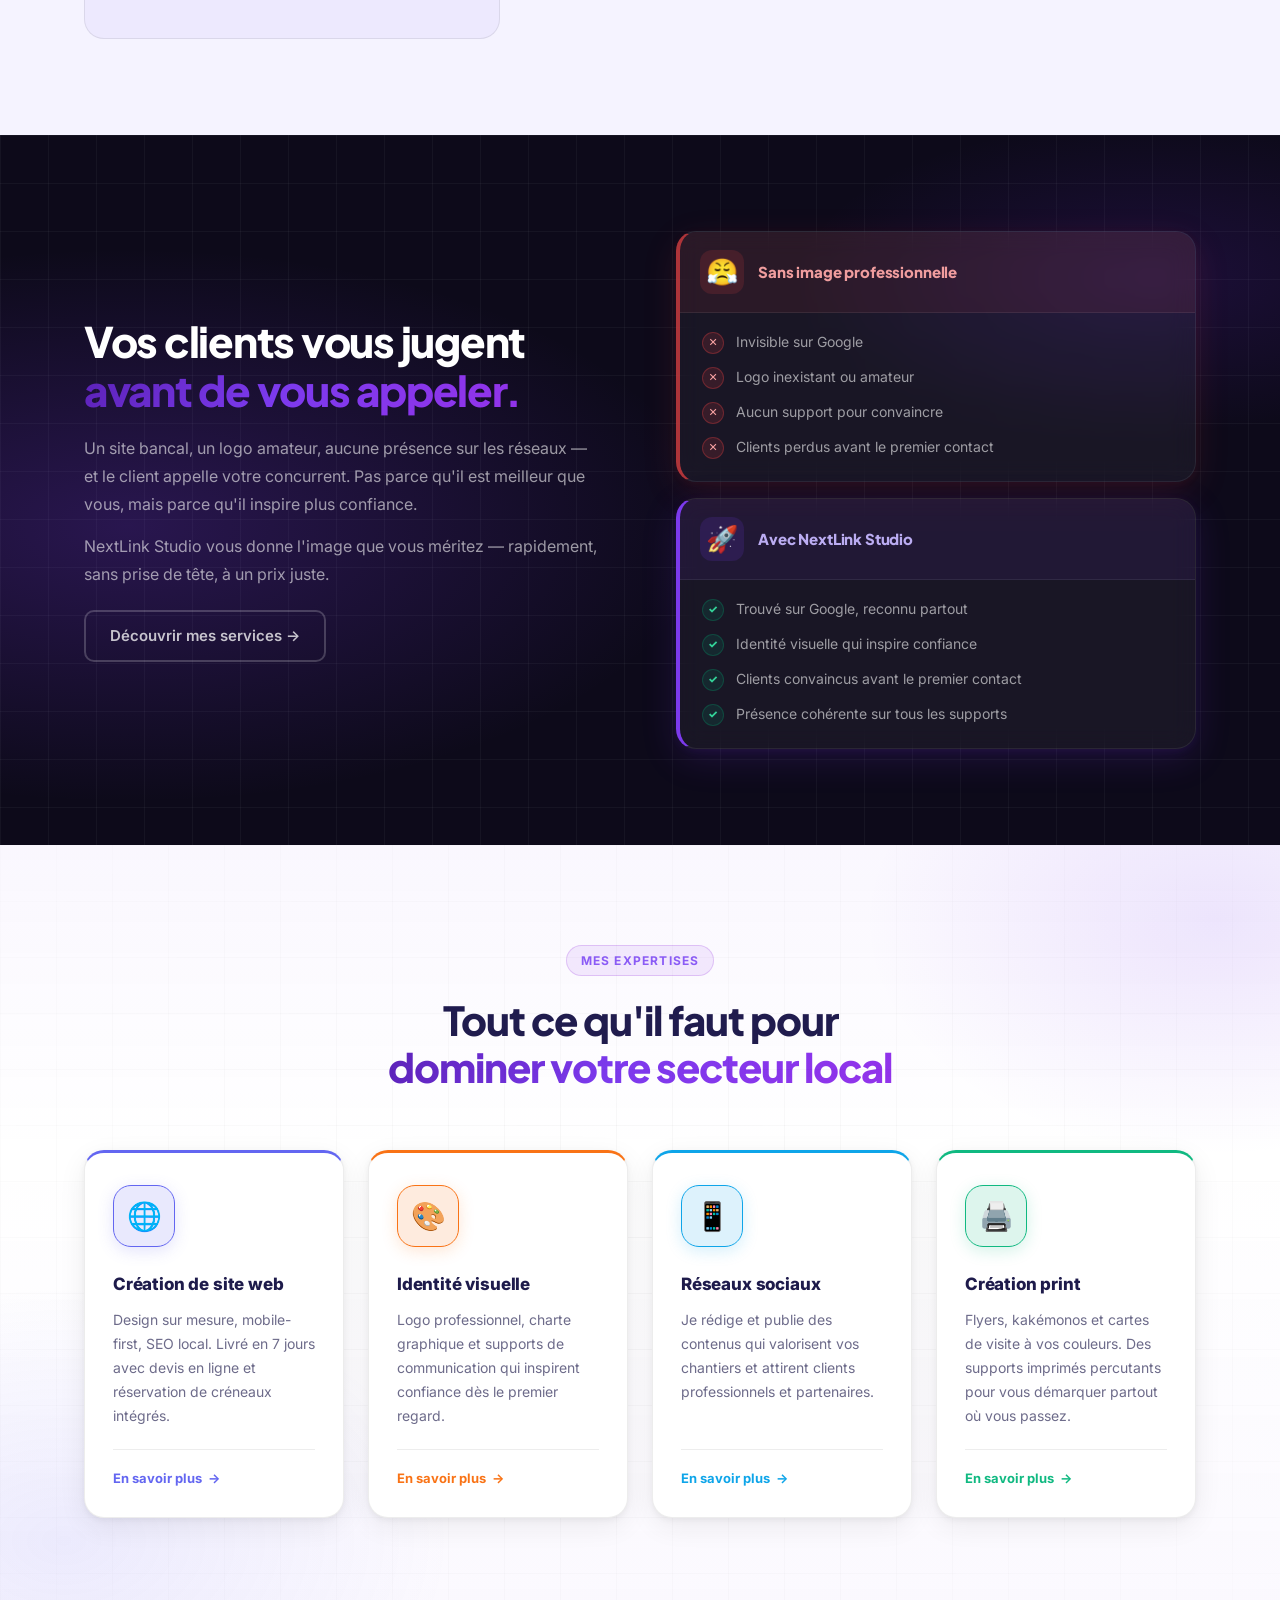
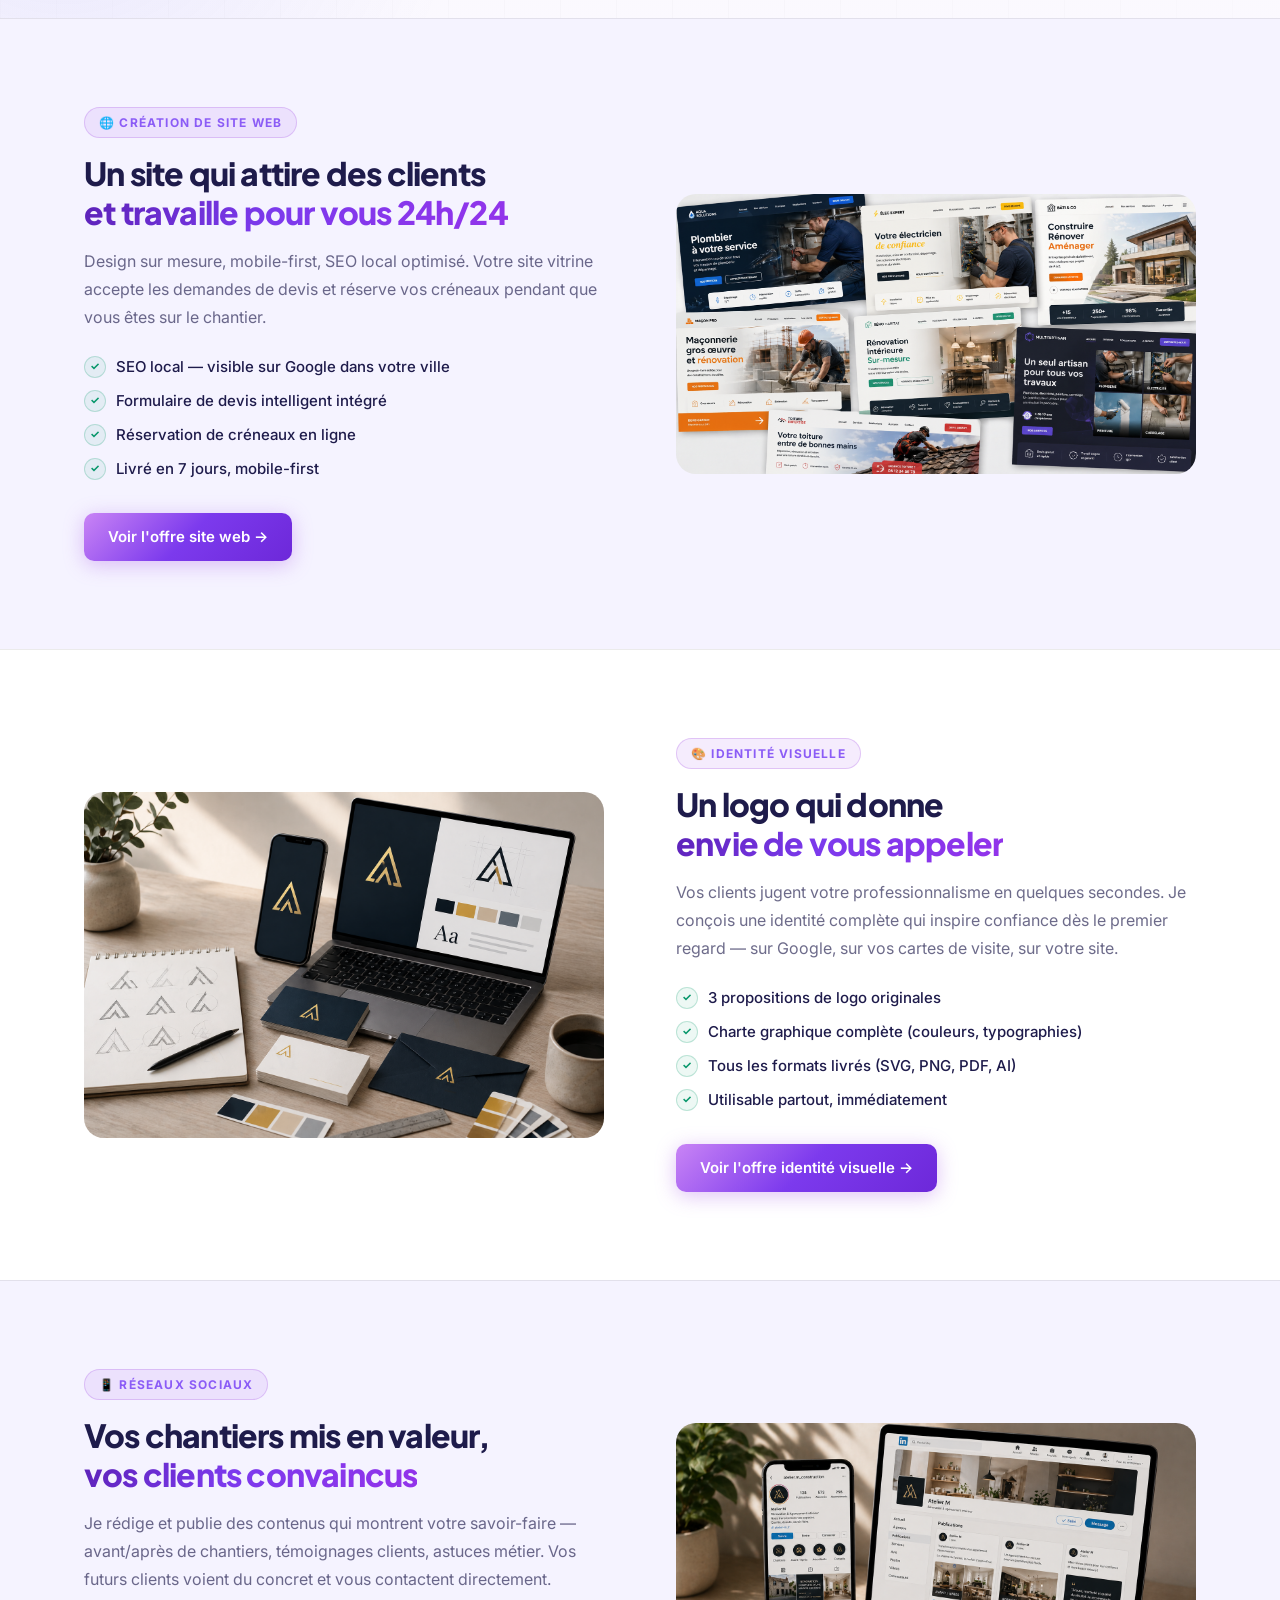
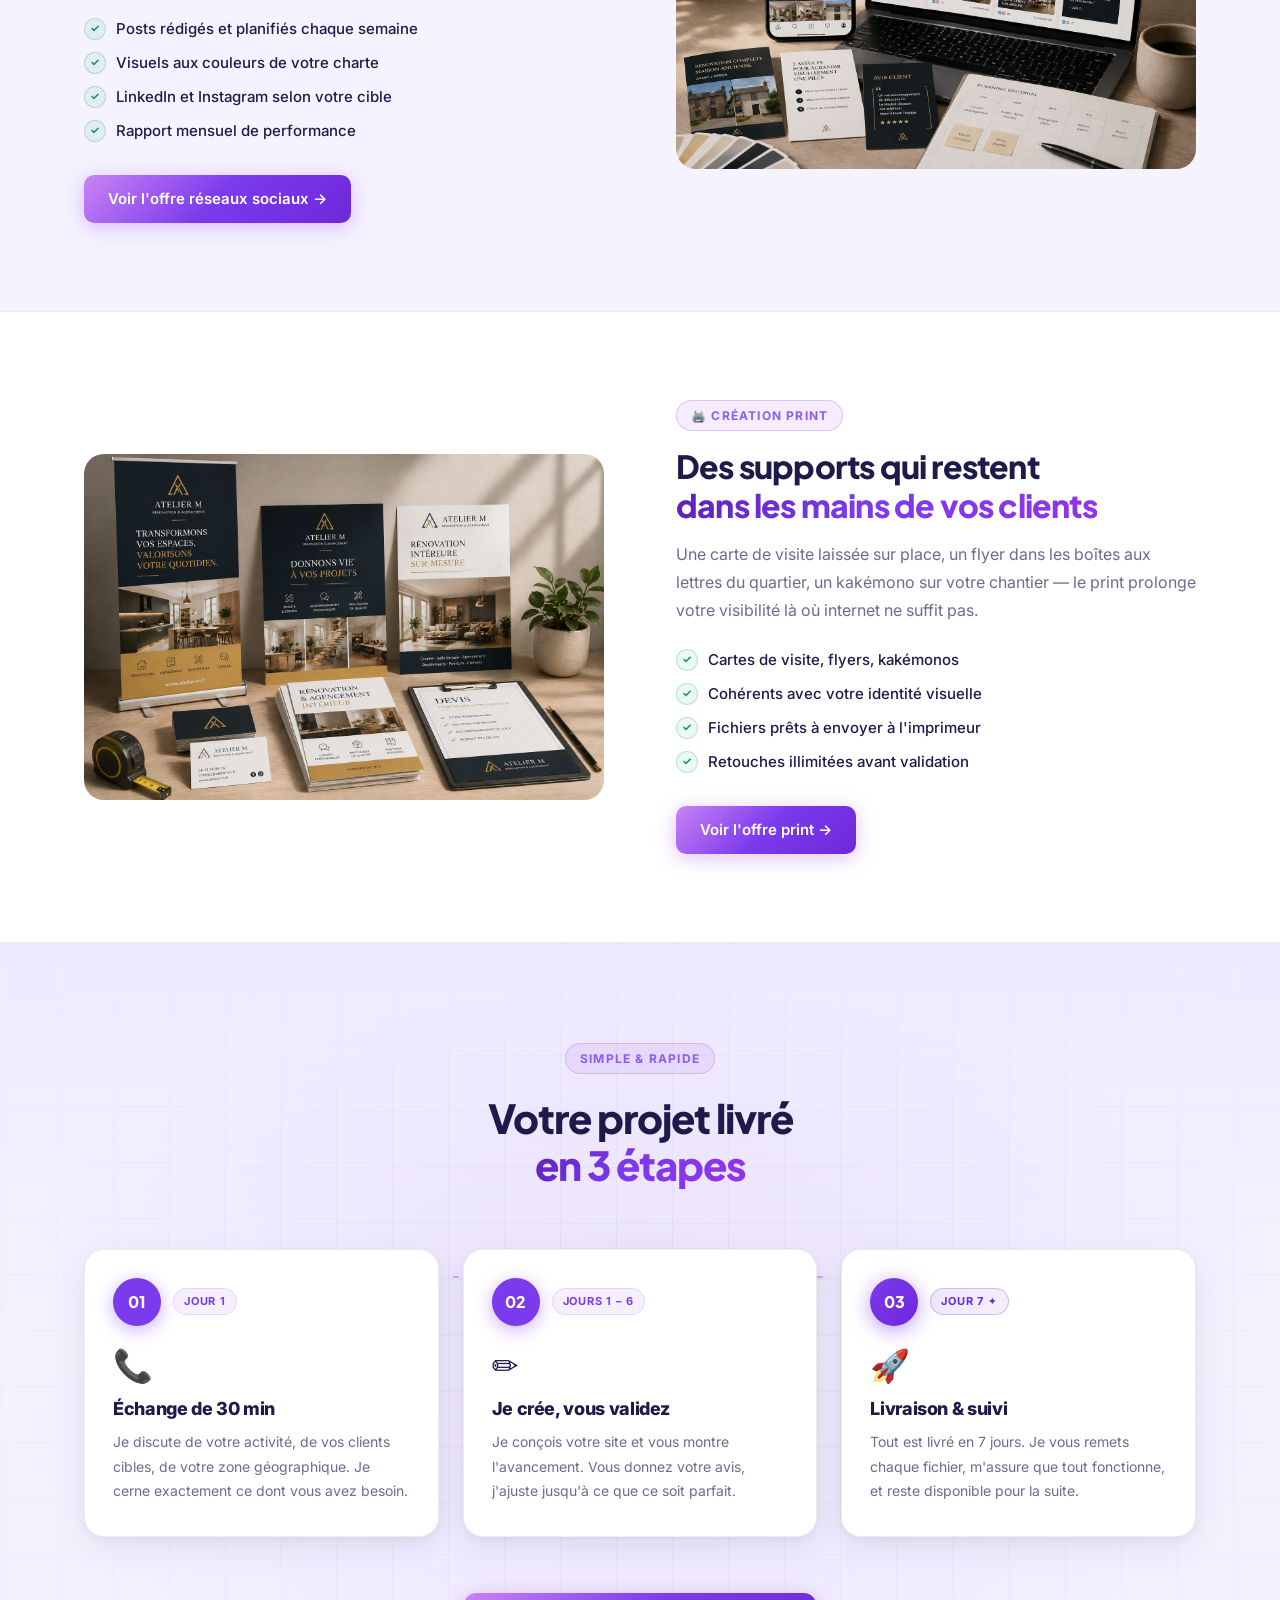
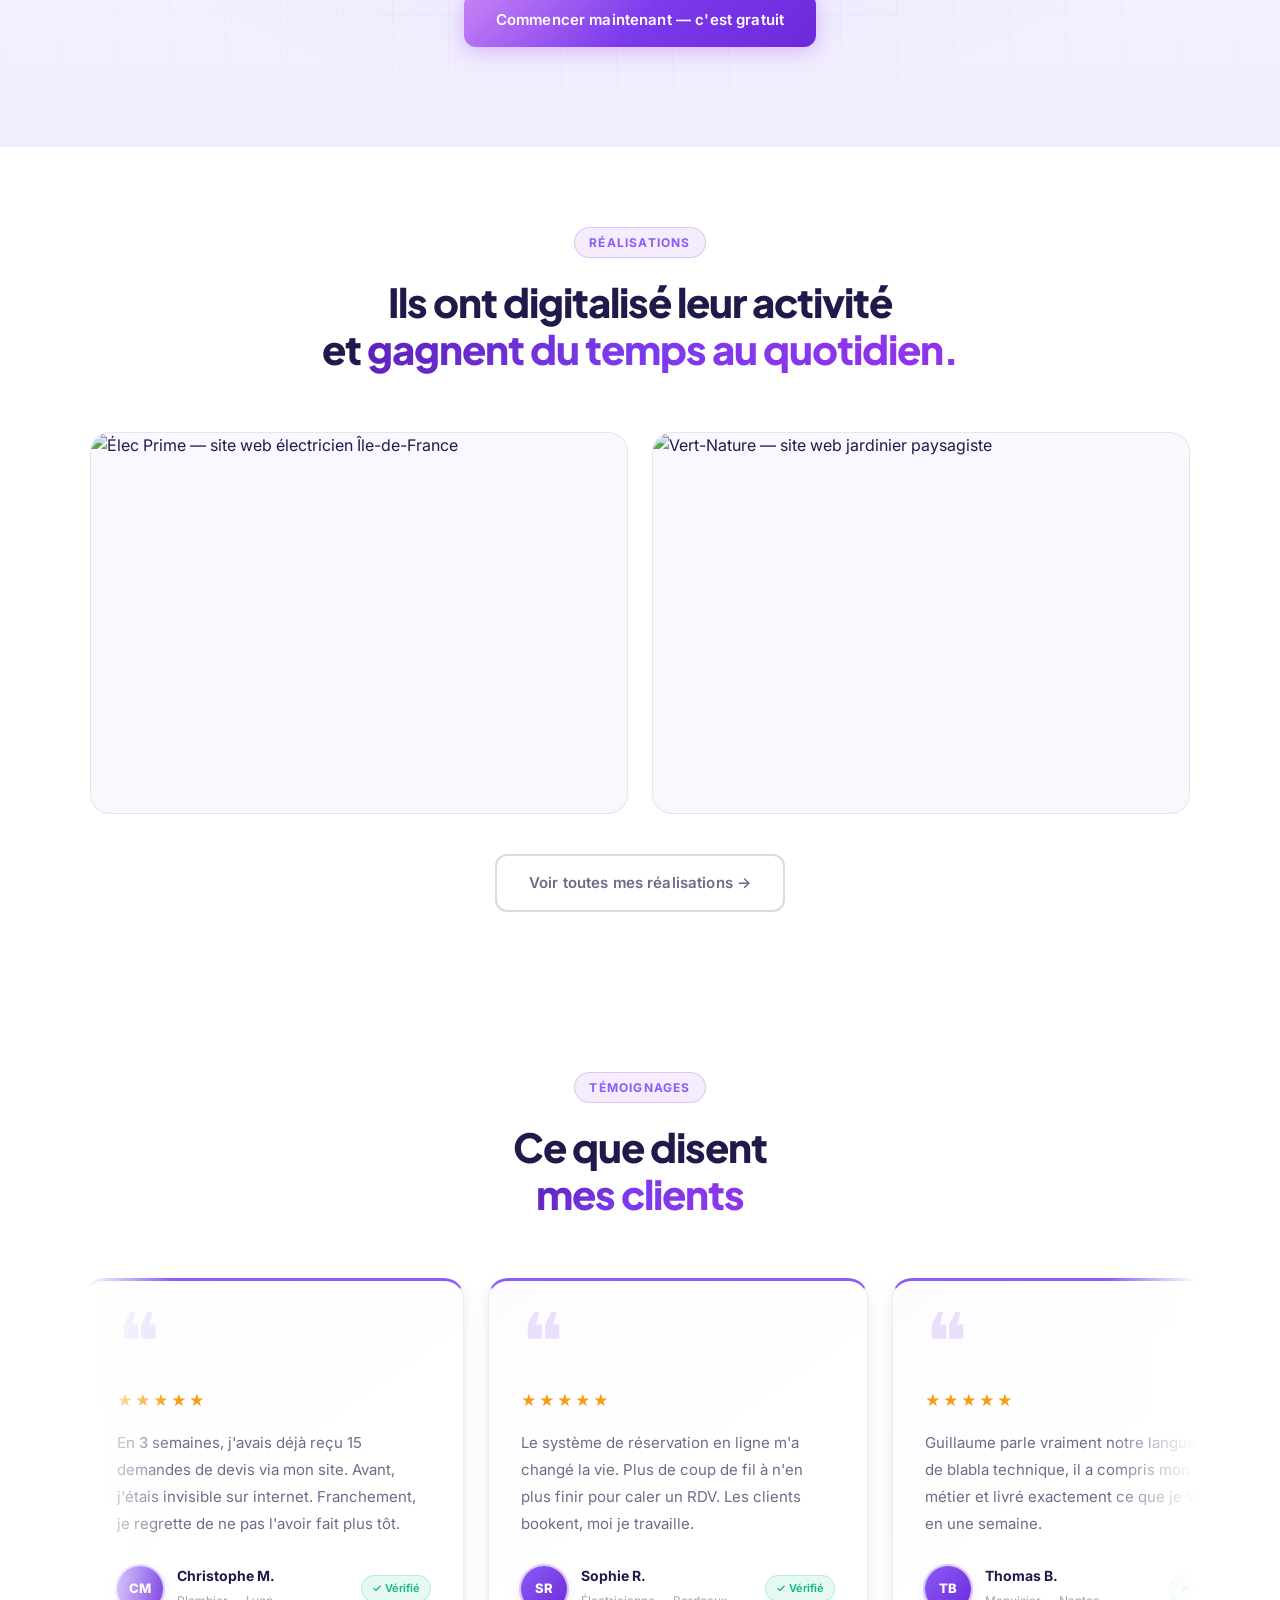
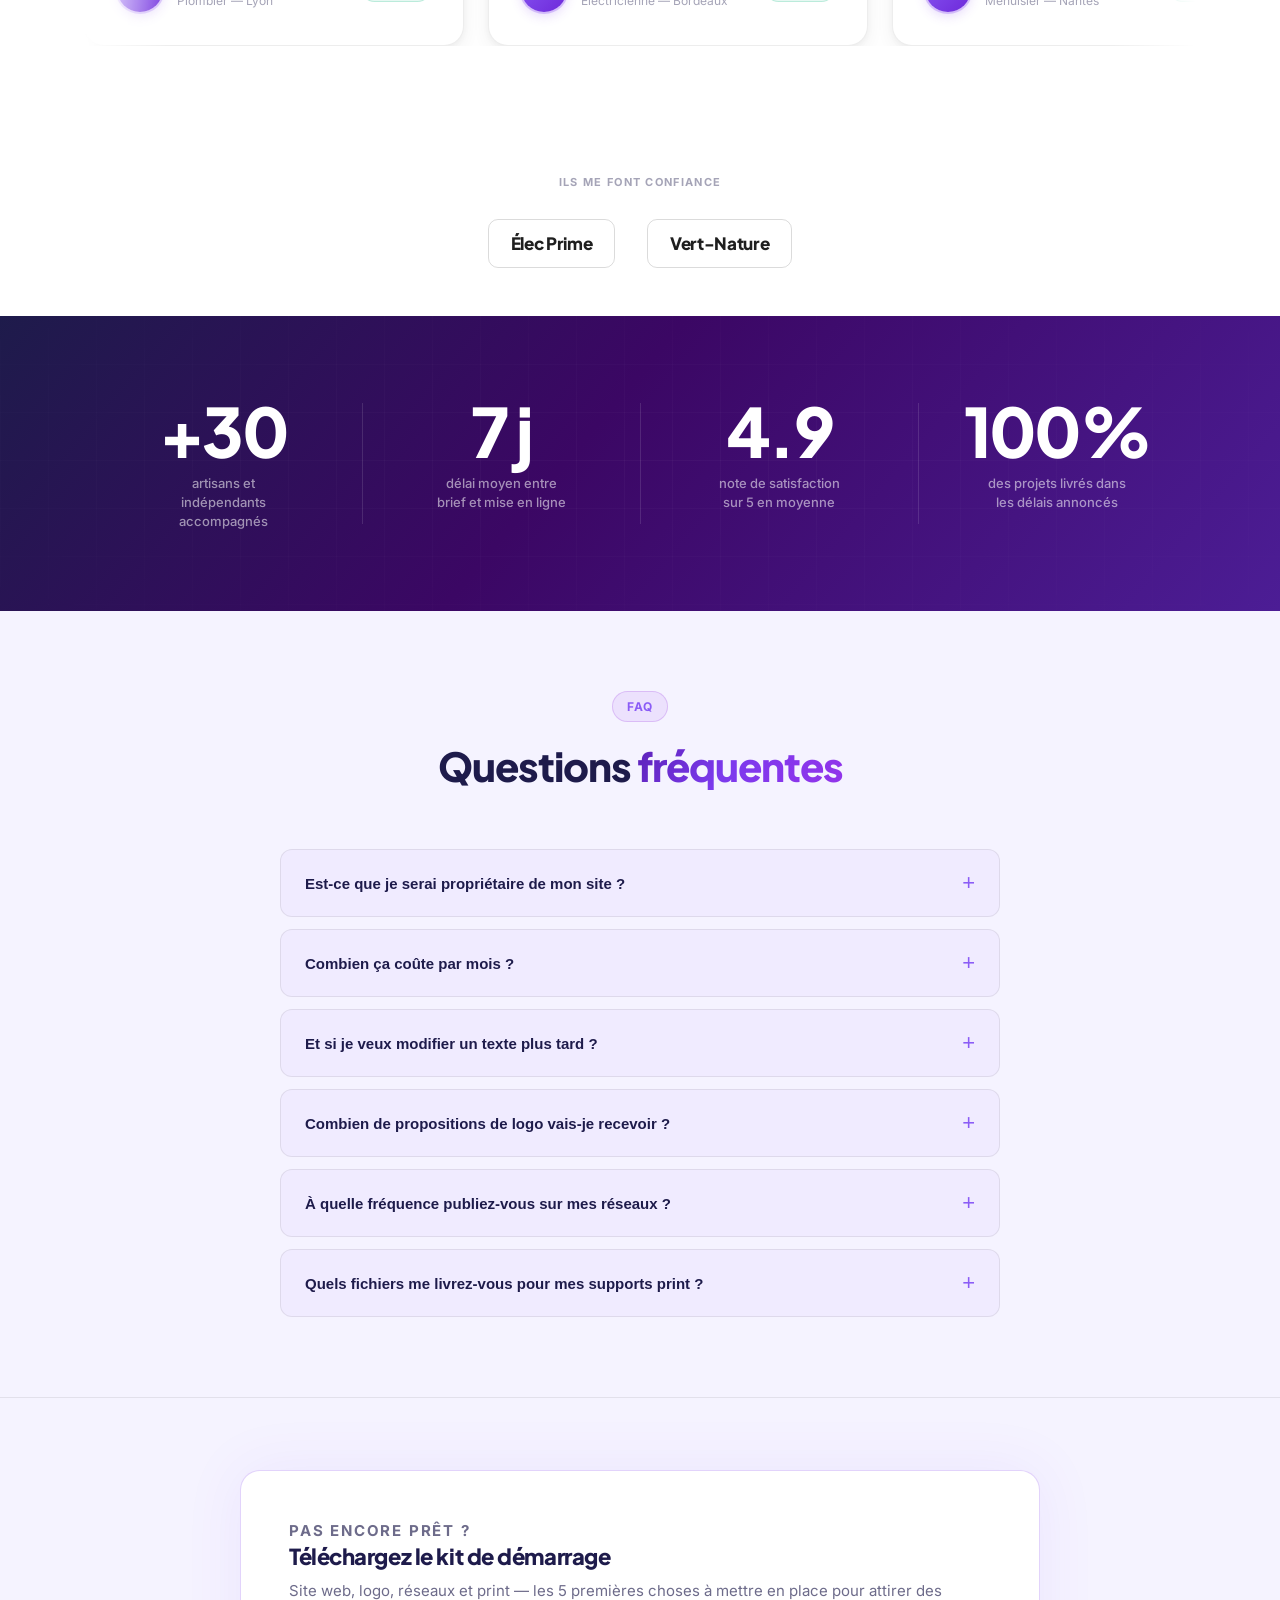
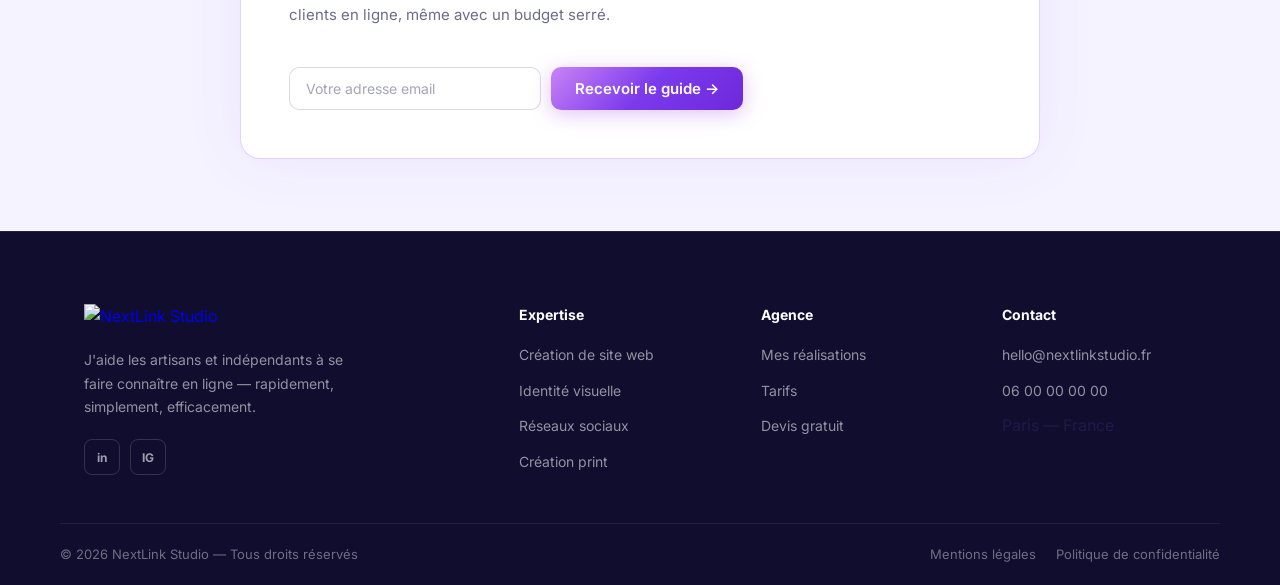
==== commit e0ef34a0: "Merge pull request #7 from guillaume-pierron/claude-main Claude main" ====
--- a/index.html
+++ b/index.html
@@ -128,7 +128,6 @@
 
   <!-- PROBLÈME -->
   <section class="pain">
-    <div class="pain-parallax-bg"></div>
     <div class="container">
     <div class="pain-grid">
       <div class="pain-text">
--- a/style.css
+++ b/style.css
@@ -399,12 +399,6 @@
   bottom: 0%;
   background-image: url('images/header_artisan.png');
   background-position: center top;
-}
-.pain-parallax-bg {
-  top: -20%;
-  bottom: -20%;
-  background-image: url('images/artisan.png');
-  background-position: center right;
 }
 
 /* Purple gradient bloom en haut + grid overlay */
@@ -683,7 +677,11 @@
 /* ── PAIN SECTION ── */
 .pain {
   padding: 96px 0;
-  background: linear-gradient(160deg, rgba(124,58,237,0.04) 0%, var(--bg) 50%);
+  background:
+    linear-gradient(rgba(255,255,255,0.04) 1px, transparent 1px),
+    linear-gradient(90deg, rgba(255,255,255,0.04) 1px, transparent 1px),
+    #0d0a1a;
+  background-size: 48px 48px, 48px 48px, auto;
   position: relative;
   overflow: hidden;
 }
@@ -691,42 +689,53 @@
   content: '';
   position: absolute;
   inset: 0;
-  background: linear-gradient(105deg, rgba(255,255,255,0.97) 0%, rgba(255,255,255,0.88) 45%, rgba(255,255,255,0.62) 100%);
+  background:
+    radial-gradient(ellipse 70% 60% at 10% 55%, rgba(124,58,237,0.25) 0%, transparent 65%),
+    radial-gradient(ellipse 50% 40% at 90% 20%, rgba(109,40,217,0.16) 0%, transparent 55%);
   z-index: 1;
   pointer-events: none;
 }
 
 .pain-grid { display: grid; grid-template-columns: 1fr 1fr; gap: 72px; align-items: center; position: relative; z-index: 2; }
-.pain-text h2 { font-family: 'Plus Jakarta Sans', sans-serif; font-size: clamp(26px,3.5vw,38px); font-weight: 800; line-height: 1.15; letter-spacing: -0.025em; color: var(--text); margin-bottom: 20px; }
-.pain-text p { color: var(--text-muted); font-size: 16px; line-height: 1.7; margin-bottom: 14px; }
+.pain-text h2 { font-family: 'Plus Jakarta Sans', sans-serif; font-size: clamp(28px,3.5vw,42px); font-weight: 800; line-height: 1.15; letter-spacing: -0.03em; color: #fff; margin-bottom: 20px; }
+.pain-text p { color: rgba(255,255,255,0.58); font-size: 16px; line-height: 1.75; margin-bottom: 14px; }
+.pain .btn-outline {
+  color: rgba(255,255,255,0.75);
+  border-color: rgba(255,255,255,0.20);
+}
+.pain .btn-outline:hover {
+  color: #fff;
+  border-color: var(--purple);
+  background: rgba(124,58,237,0.12);
+}
 
 .pain-cards { display: flex; flex-direction: column; gap: 16px; }
 
 .pain-card {
   border-radius: var(--radius-lg);
-  border: 1px solid rgba(0,0,0,0.07);
+  border: 1px solid rgba(255,255,255,0.08);
   overflow: hidden;
   position: relative;
-  background: rgba(255,255,255,0.38);
-  backdrop-filter: blur(10px);
-  -webkit-backdrop-filter: blur(10px);
+  background: rgba(255,255,255,0.05);
+  backdrop-filter: blur(12px);
+  -webkit-backdrop-filter: blur(12px);
   transition: transform 0.28s cubic-bezier(0.22,1,0.36,1), box-shadow 0.28s ease;
 }
 .pain-card:hover { transform: translateY(-4px); }
 
 .pain-card.bad {
-  border-left: 4px solid rgba(239,68,68,0.65);
-  box-shadow: 0 2px 8px rgba(239,68,68,0.05), 0 10px 36px rgba(239,68,68,0.08);
+  border-left: 4px solid rgba(239,68,68,0.70);
+  box-shadow: 0 2px 8px rgba(239,68,68,0.06), 0 10px 36px rgba(239,68,68,0.12);
 }
 .pain-card.bad:hover {
-  box-shadow: 0 4px 16px rgba(239,68,68,0.08), 0 20px 56px rgba(239,68,68,0.12);
+  box-shadow: 0 4px 16px rgba(239,68,68,0.12), 0 20px 56px rgba(239,68,68,0.18);
 }
 .pain-card.good {
   border-left: 4px solid var(--purple);
-  box-shadow: 0 2px 8px rgba(124,58,237,0.06), 0 10px 36px rgba(124,58,237,0.10);
+  box-shadow: 0 2px 8px rgba(124,58,237,0.08), 0 10px 36px rgba(124,58,237,0.16);
 }
 .pain-card.good:hover {
-  box-shadow: 0 4px 16px rgba(124,58,237,0.10), 0 20px 56px rgba(124,58,237,0.14);
+  box-shadow: 0 4px 16px rgba(124,58,237,0.16), 0 20px 56px rgba(124,58,237,0.22);
 }
 
 .pain-card-header {
@@ -734,10 +743,10 @@
   align-items: center;
   gap: 14px;
   padding: 18px 22px 18px 20px;
-  border-bottom: 1px solid rgba(0,0,0,0.06);
-}
-.pain-card.bad  .pain-card-header { background: rgba(239,68,68,0.04); }
-.pain-card.good .pain-card-header { background: rgba(124,58,237,0.04); }
+  border-bottom: 1px solid rgba(255,255,255,0.07);
+}
+.pain-card.bad  .pain-card-header { background: rgba(239,68,68,0.08); }
+.pain-card.good .pain-card-header { background: rgba(124,58,237,0.08); }
 
 .pain-card-icon {
   font-size: 26px;
@@ -747,22 +756,21 @@
   display: flex; align-items: center; justify-content: center;
   flex-shrink: 0;
 }
-.pain-card.bad  .pain-card-icon { background: rgba(239,68,68,0.08); }
-.pain-card.good .pain-card-icon { background: rgba(124,58,237,0.08); }
+.pain-card.bad  .pain-card-icon { background: rgba(239,68,68,0.14); }
+.pain-card.good .pain-card-icon { background: rgba(124,58,237,0.14); }
 
 .pain-card-label {
   font-family: 'Plus Jakarta Sans', sans-serif;
   font-size: 15px;
   font-weight: 800;
-  color: var(--text);
   letter-spacing: -0.01em;
   flex: 1;
 }
-.pain-card.bad  .pain-card-label { color: rgba(185,28,28,0.9); }
-.pain-card.good .pain-card-label { color: var(--purple-dark); }
+.pain-card.bad  .pain-card-label { color: rgba(252,165,165,0.95); }
+.pain-card.good .pain-card-label { color: rgba(196,181,253,0.95); }
 
 .pain-card-items { padding: 18px 22px 22px; display: flex; flex-direction: column; gap: 12px; }
-.pain-item { display: flex; align-items: flex-start; gap: 12px; font-size: 14px; color: var(--text-muted); line-height: 1.5; }
+.pain-item { display: flex; align-items: flex-start; gap: 12px; font-size: 14px; color: rgba(255,255,255,0.58); line-height: 1.5; }
 
 .pi-icon {
   flex-shrink: 0;
@@ -772,8 +780,8 @@
   font-size: 11px; font-weight: 800;
   margin-top: 1px;
 }
-.pi-icon.bad  { background: rgba(239,68,68,0.10); color: rgb(220,38,38);  border: 1.5px solid rgba(239,68,68,0.25); }
-.pi-icon.good { background: rgba(5,150,105,0.10);  color: rgb(5,150,105);  border: 1.5px solid rgba(5,150,105,0.25); }
+.pi-icon.bad  { background: rgba(239,68,68,0.14); color: rgba(252,165,165,1); border: 1.5px solid rgba(239,68,68,0.30); }
+.pi-icon.good { background: rgba(5,150,105,0.14); color: rgb(52,211,153);     border: 1.5px solid rgba(5,150,105,0.30); }
 
 /* ── SERVICES ── */
 .services { padding: 96px 0; background: var(--bg-alt); position: relative; overflow: hidden; }
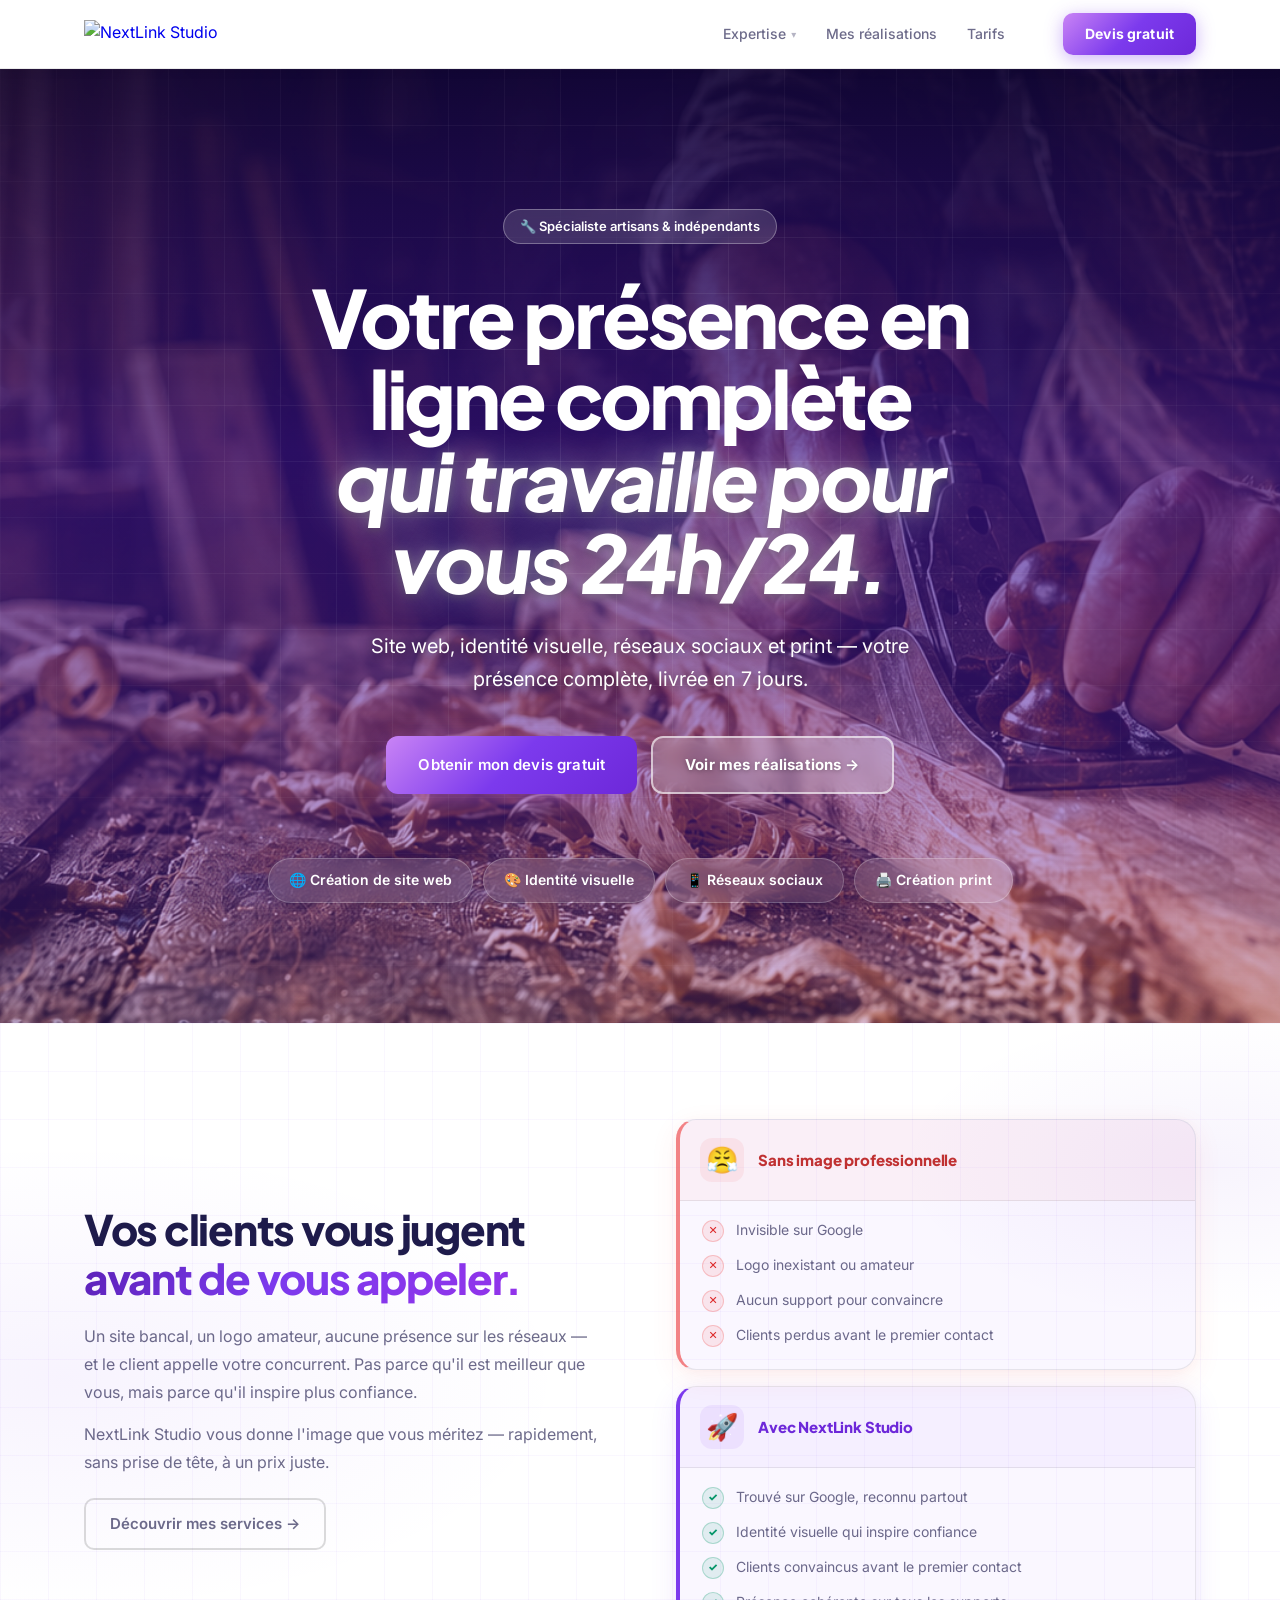
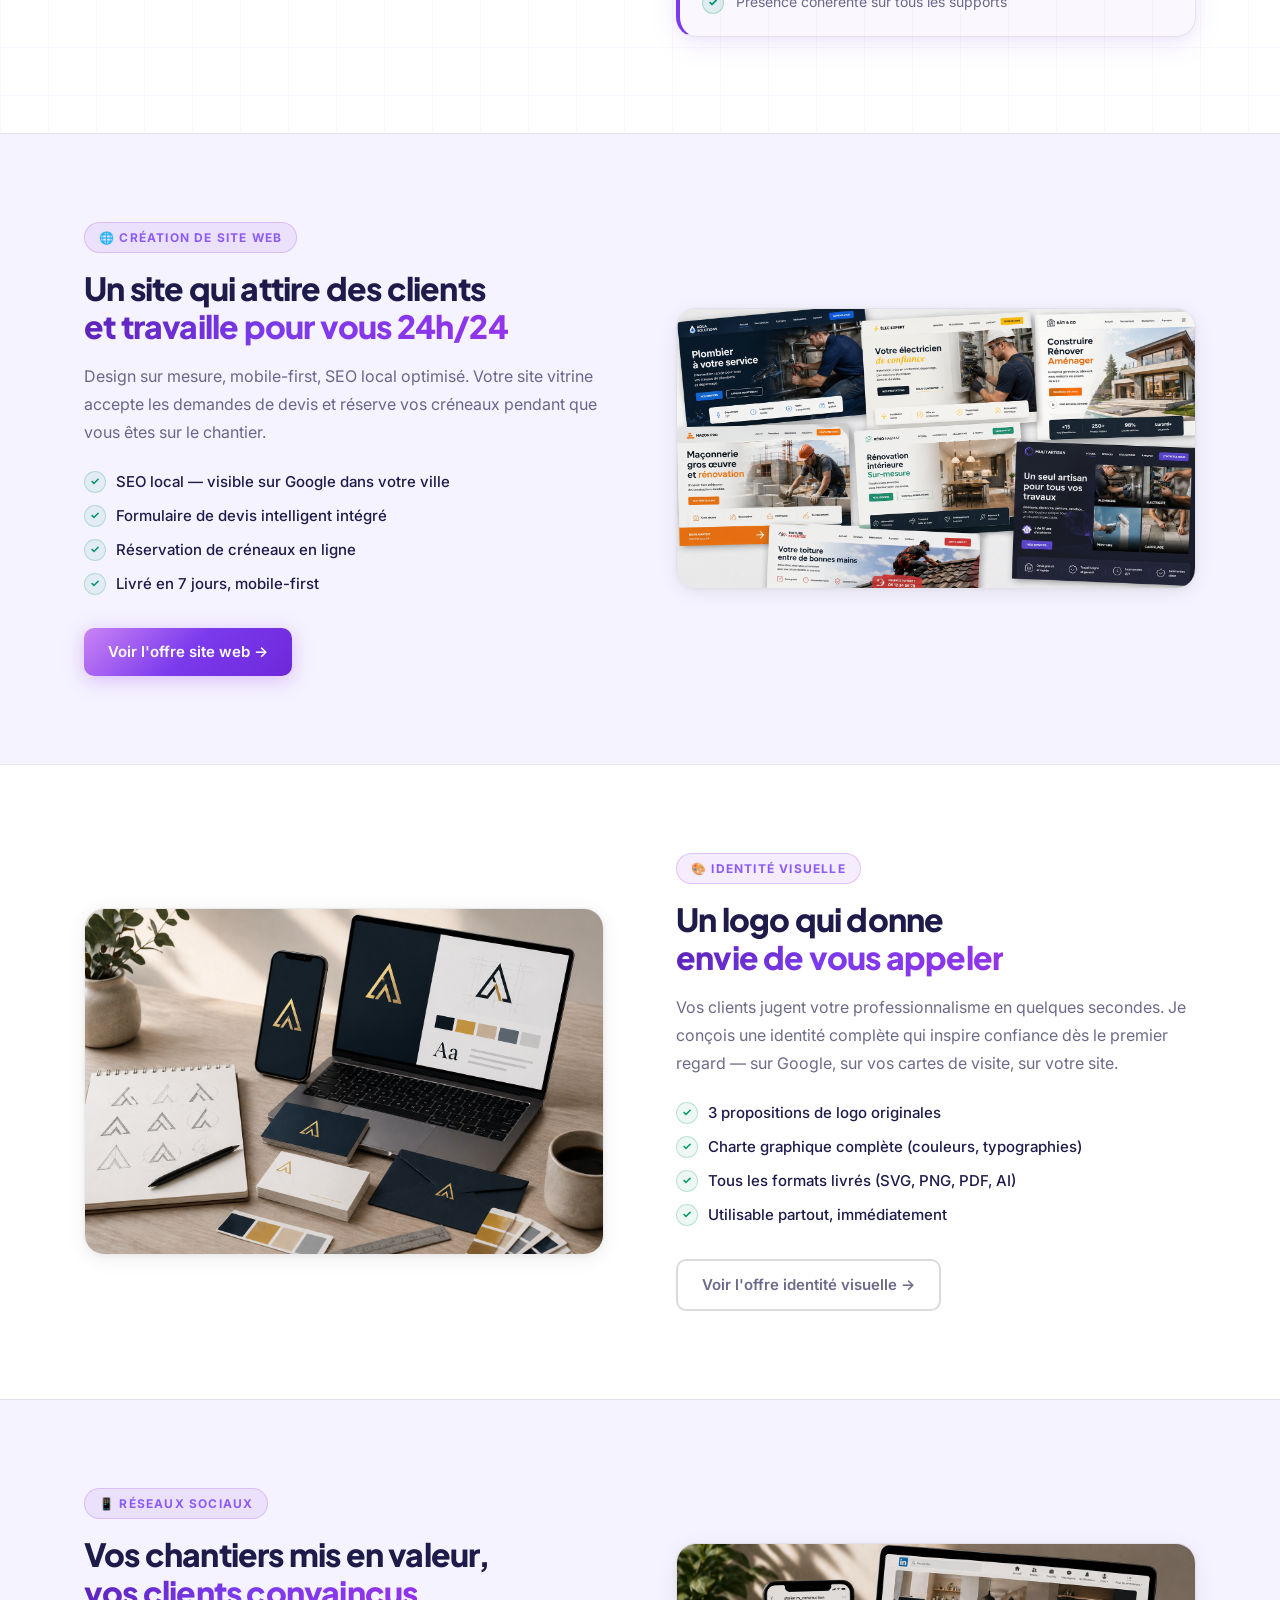
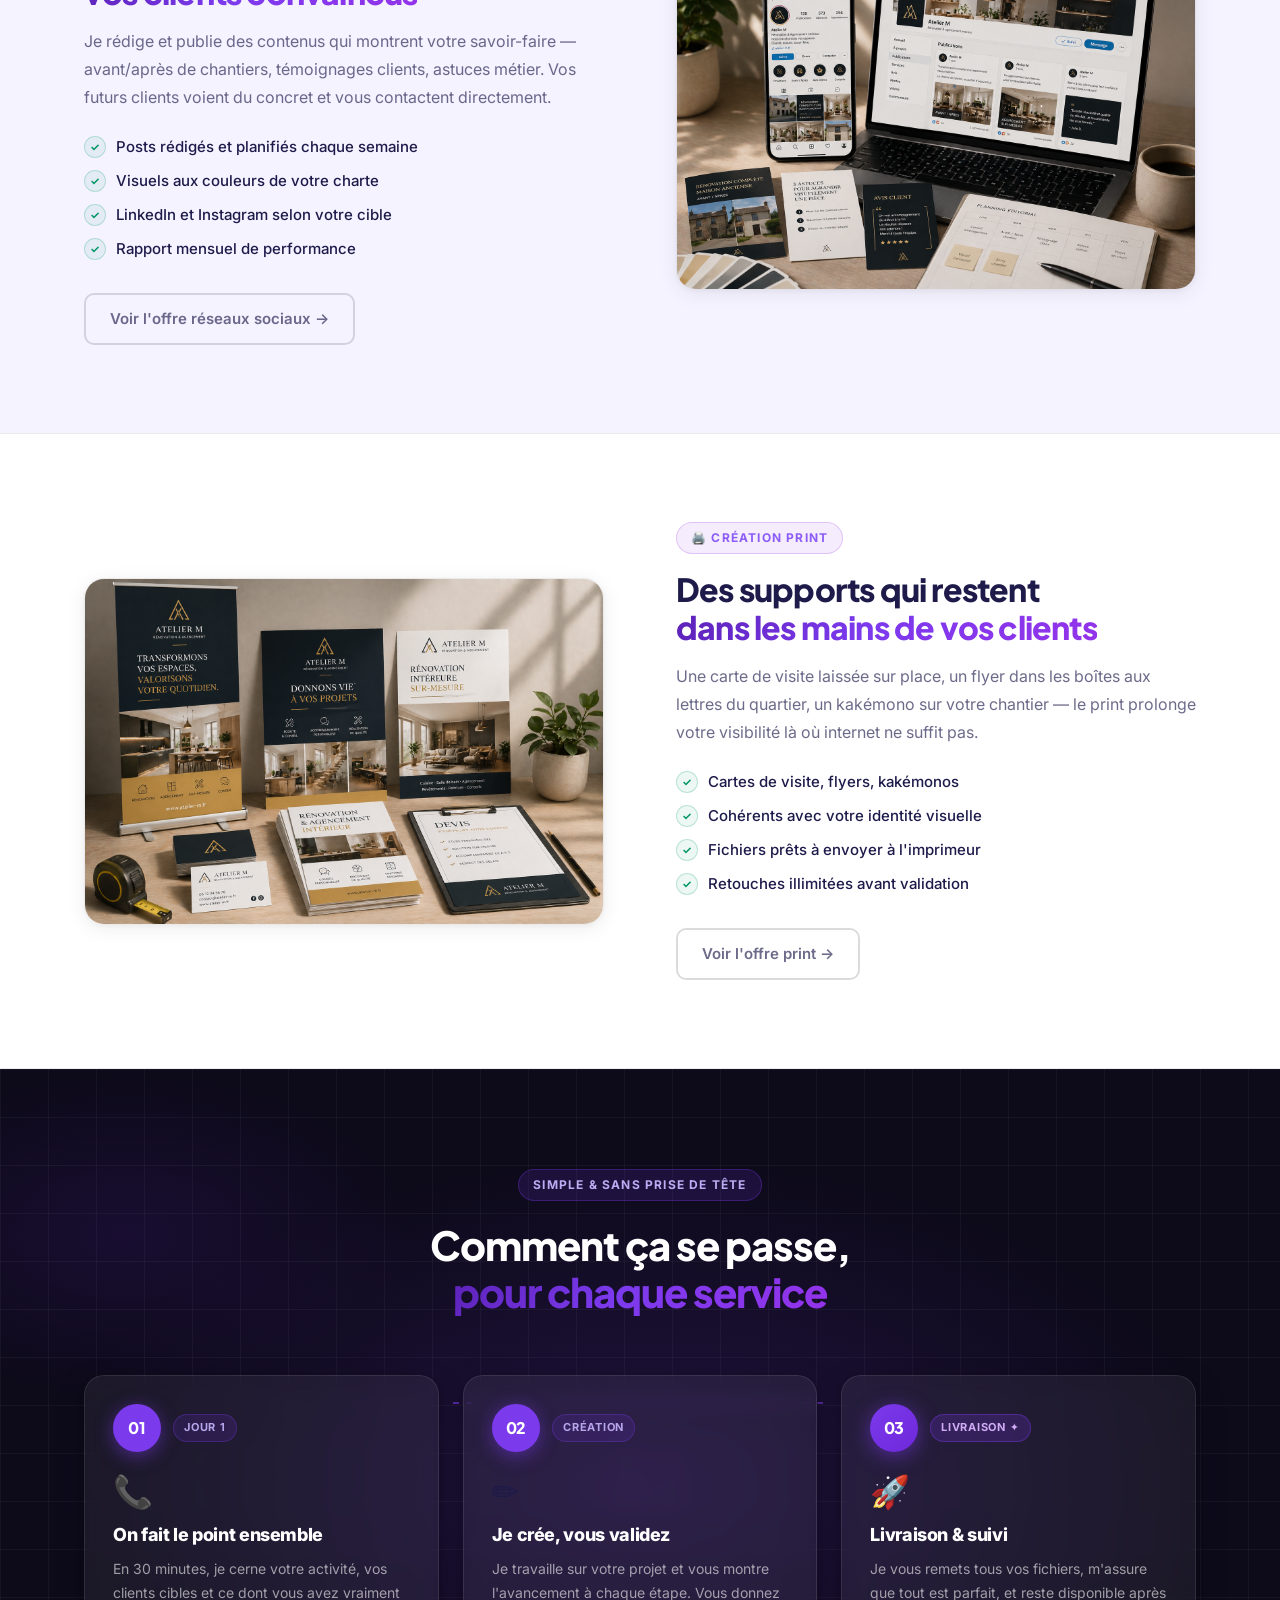
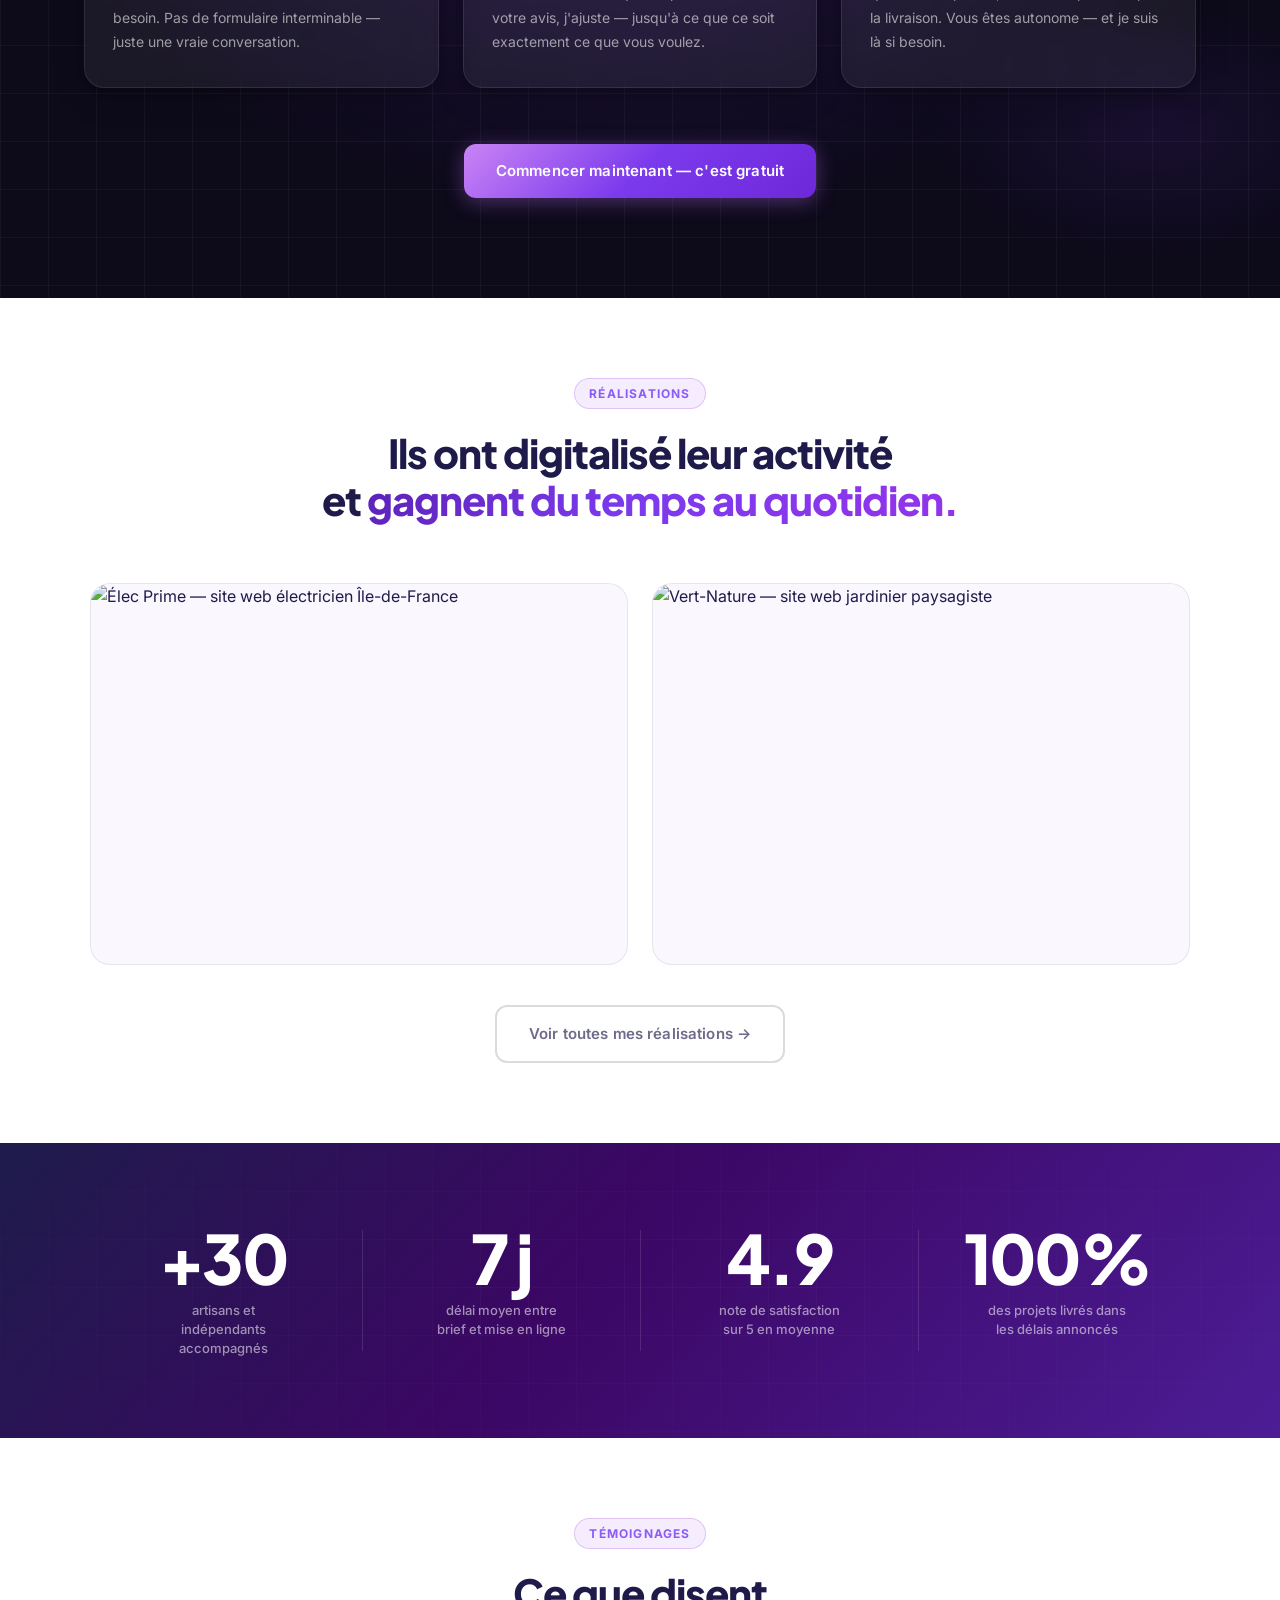
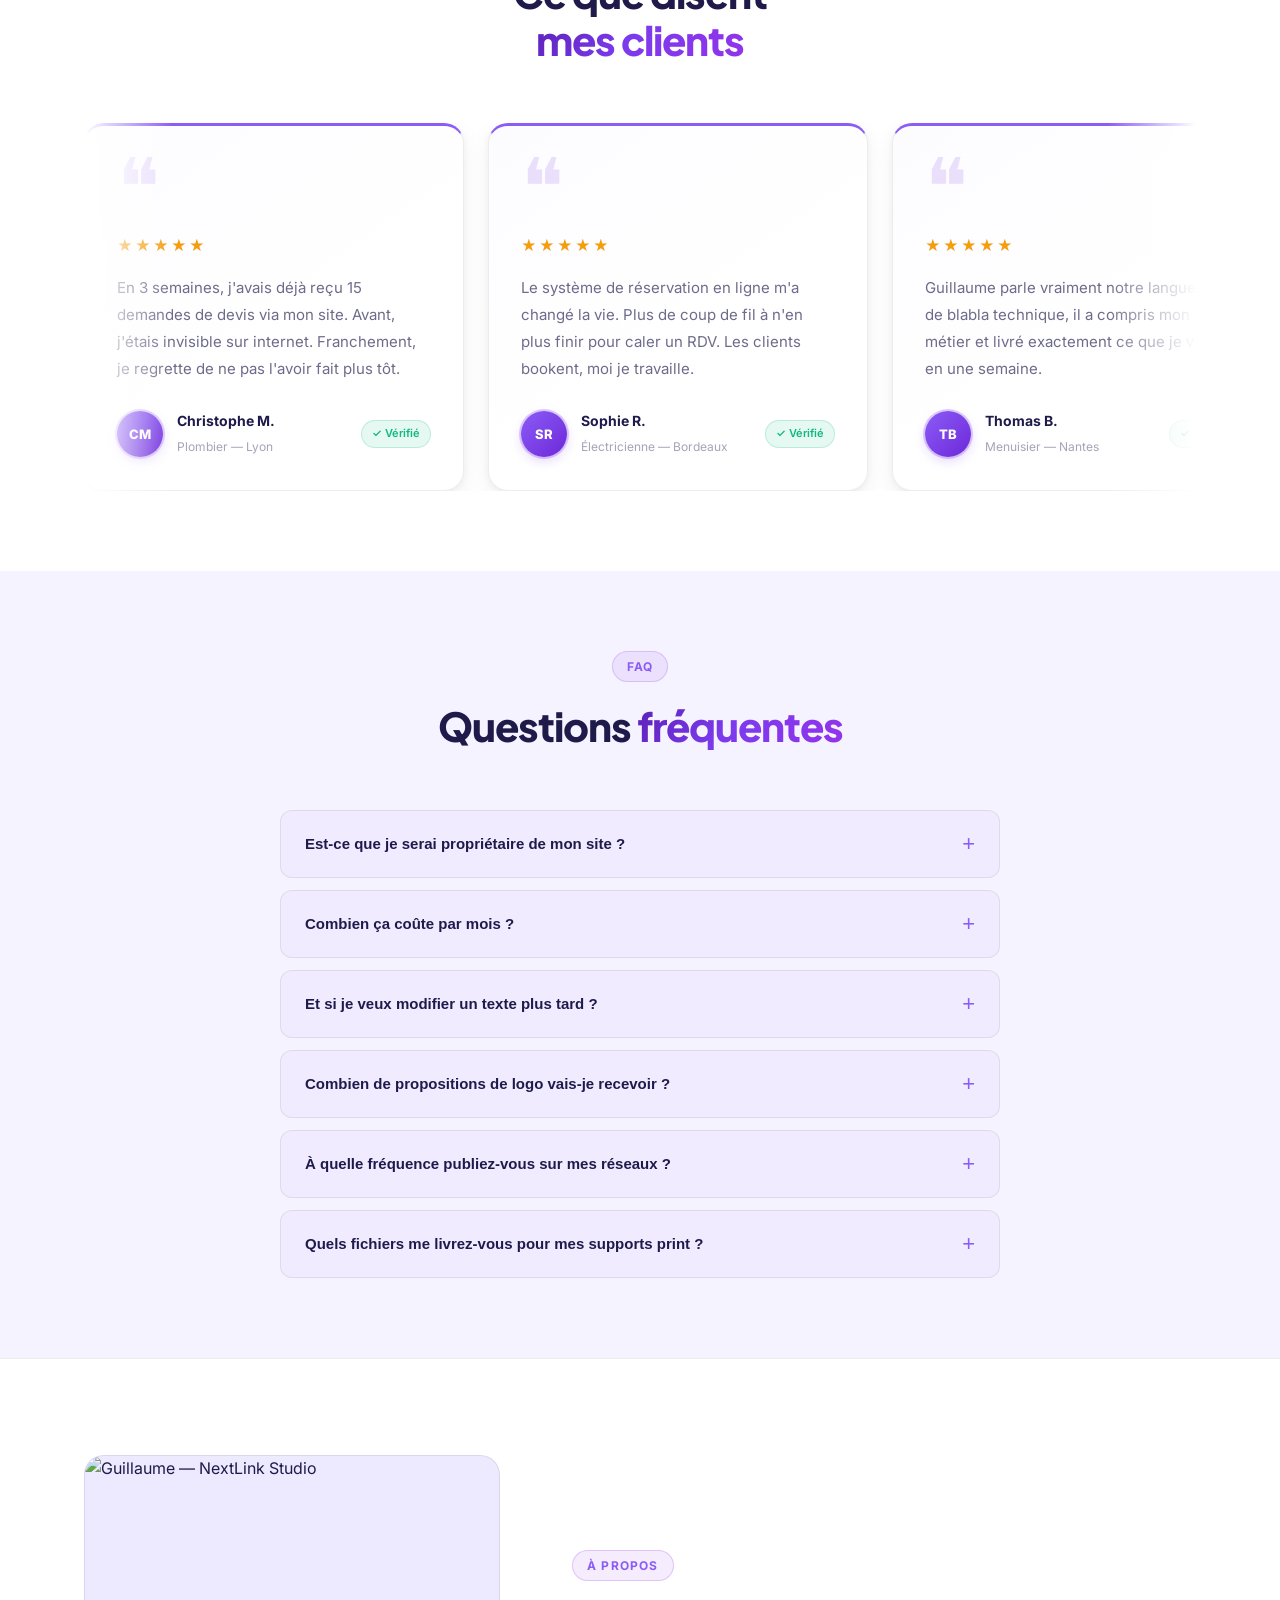
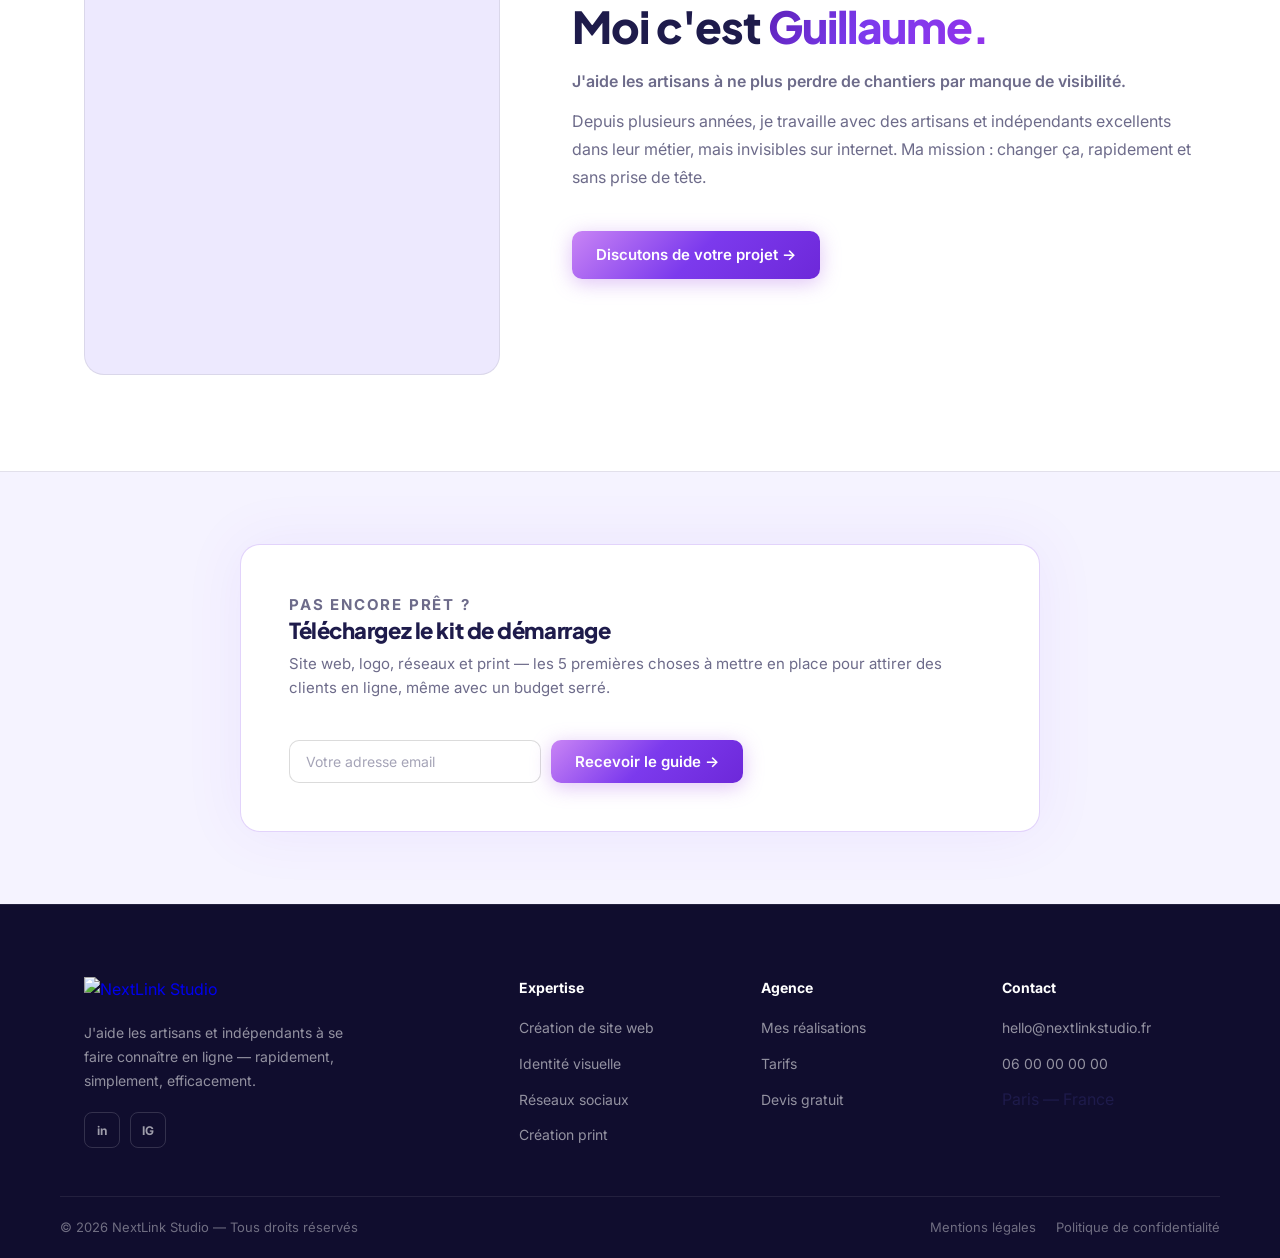
==== commit 0221504f: "change section order" ====
--- a/index.html
+++ b/index.html
@@ -108,24 +108,6 @@
     </div>
   </section>
 
-  <!-- QUI SOMMES-NOUS -->
-  <section class="about-section">
-    <div class="container">
-      <div class="about-grid">
-        <div class="about-photo-wrap">
-          <img src="images/guillaume.png" alt="Guillaume — NextLink Studio">
-        </div>
-        <div class="about-text">
-          <div class="section-badge">À propos</div>
-          <h2 class="about-heading">Moi c'est <span class="gradient-text">Guillaume.</span></h2>
-          <p class="about-lead">J'aide les artisans à ne plus perdre de chantiers par manque de visibilité.</p>
-          <p>Depuis plusieurs années, je travaille avec des artisans et indépendants excellents dans leur métier, mais invisibles sur internet. Ma mission : changer ça, rapidement et sans prise de tête.</p>
-          <a href="devis.html" class="btn btn-primary" style="margin-top:28px">Discutons de votre projet →</a>
-        </div>
-      </div>
-    </div>
-  </section>
-
   <!-- PROBLÈME -->
   <section class="pain">
     <div class="container">
@@ -166,45 +148,8 @@
     </div>
   </section>
 
-  <!-- SERVICES APERÇU -->
-  <section id="services" class="services-preview">
-    <div class="container">
-      <div class="section-header">
-        <div class="section-badge">Mes expertises</div>
-        <h2>Tout ce qu'il faut pour<br /><span class="gradient-text">dominer votre secteur local</span></h2>
-      </div>
-      <div class="preview-cards">
-        <a href="site-web.html" class="preview-card pc-web">
-          <div class="preview-card-icon-wrap"><span>🌐</span></div>
-          <h3>Création de site web</h3>
-          <p>Design sur mesure, mobile-first, SEO local. Livré en 7 jours avec devis en ligne et réservation de créneaux intégrés.</p>
-          <span class="preview-card-link">En savoir plus <span class="pca">→</span></span>
-        </a>
-        <a href="identite-visuelle.html" class="preview-card pc-design">
-          <div class="preview-card-icon-wrap"><span>🎨</span></div>
-          <h3>Identité visuelle</h3>
-          <p>Logo professionnel, charte graphique et supports de communication qui inspirent confiance dès le premier regard.</p>
-          <span class="preview-card-link">En savoir plus <span class="pca">→</span></span>
-        </a>
-        <a href="posts-linkedin.html" class="preview-card pc-linkedin">
-          <div class="preview-card-icon-wrap"><span>📱</span></div>
-          <h3>Réseaux sociaux</h3>
-          <p>Je rédige et publie des contenus qui valorisent vos chantiers et attirent clients professionnels et partenaires.</p>
-          <span class="preview-card-link">En savoir plus <span class="pca">→</span></span>
-        </a>
-        <a href="creation-print.html" class="preview-card pc-print">
-          <div class="preview-card-icon-wrap"><span>🖨️</span></div>
-          <h3>Création print</h3>
-          <p>Flyers, kakémonos et cartes de visite à vos couleurs. Des supports imprimés percutants pour vous démarquer partout où vous passez.</p>
-          <span class="preview-card-link">En savoir plus <span class="pca">→</span></span>
-        </a>
-      </div>
-
-    </div>
-  </section>
-
   <!-- SERVICES EN DÉTAIL -->
-  <section class="service-spotlights">
+  <section id="services" class="service-spotlights">
 
     <!-- Création de site web -->
     <div class="spotlight-block">
@@ -243,7 +188,7 @@
               <li><span class="sl-check">✓</span> Tous les formats livrés (SVG, PNG, PDF, AI)</li>
               <li><span class="sl-check">✓</span> Utilisable partout, immédiatement</li>
             </ul>
-            <a href="identite-visuelle.html" class="btn btn-primary">Voir l'offre identité visuelle →</a>
+            <a href="identite-visuelle.html" class="btn btn-outline">Voir l'offre identité visuelle →</a>
           </div>
           <div class="spotlight-visual">
             <img src="images/logo_section.png" alt="Exemple d'identité visuelle — NextLink Studio" class="spotlight-img" />
@@ -266,7 +211,7 @@
               <li><span class="sl-check">✓</span> LinkedIn et Instagram selon votre cible</li>
               <li><span class="sl-check">✓</span> Rapport mensuel de performance</li>
             </ul>
-            <a href="posts-linkedin.html" class="btn btn-primary">Voir l'offre réseaux sociaux →</a>
+            <a href="posts-linkedin.html" class="btn btn-outline">Voir l'offre réseaux sociaux →</a>
           </div>
           <div class="spotlight-visual">
             <img src="images/reseau_sociaux_section.png" alt="Exemple de posts réseaux sociaux — NextLink Studio" class="spotlight-img" />
@@ -289,7 +234,7 @@
               <li><span class="sl-check">✓</span> Fichiers prêts à envoyer à l'imprimeur</li>
               <li><span class="sl-check">✓</span> Retouches illimitées avant validation</li>
             </ul>
-            <a href="creation-print.html" class="btn btn-primary">Voir l'offre print →</a>
+            <a href="creation-print.html" class="btn btn-outline">Voir l'offre print →</a>
           </div>
           <div class="spotlight-visual">
             <img src="images/print_section.png" alt="Exemple de création print — NextLink Studio" class="spotlight-img" />
@@ -304,8 +249,8 @@
   <section class="how" id="comment">
     <div class="container">
       <div class="section-header">
-        <div class="section-badge">Simple & rapide</div>
-        <h2>Votre projet livré<br /><span class="gradient-text">en 3 étapes</span></h2>
+        <div class="section-badge">Simple & sans prise de tête</div>
+        <h2>Comment ça se passe,<br /><span class="gradient-text">pour chaque service</span></h2>
       </div>
       <div class="steps">
         <div class="step">
@@ -315,30 +260,30 @@
           </div>
           <div class="step-icon-badge">📞</div>
           <div class="step-content">
-            <h3>Échange de 30 min</h3>
-            <p>Je discute de votre activité, de vos clients cibles, de votre zone géographique. Je cerne exactement ce dont vous avez besoin.</p>
+            <h3>On fait le point ensemble</h3>
+            <p>En 30 minutes, je cerne votre activité, vos clients cibles et ce dont vous avez vraiment besoin. Pas de formulaire interminable — juste une vraie conversation.</p>
           </div>
         </div>
         <div class="step">
           <div class="step-head">
             <div class="step-num">02</div>
-            <span class="step-timing">Jours 1 – 6</span>
+            <span class="step-timing">Création</span>
           </div>
           <div class="step-icon-badge">✏️</div>
           <div class="step-content">
             <h3>Je crée, vous validez</h3>
-            <p>Je conçois votre site et vous montre l'avancement. Vous donnez votre avis, j'ajuste jusqu'à ce que ce soit parfait.</p>
+            <p>Je travaille sur votre projet et vous montre l'avancement à chaque étape. Vous donnez votre avis, j'ajuste — jusqu'à ce que ce soit exactement ce que vous voulez.</p>
           </div>
         </div>
         <div class="step">
           <div class="step-head">
             <div class="step-num">03</div>
-            <span class="step-timing">Jour 7 ✦</span>
+            <span class="step-timing">Livraison ✦</span>
           </div>
           <div class="step-icon-badge">🚀</div>
           <div class="step-content">
             <h3>Livraison & suivi</h3>
-            <p>Tout est livré en 7 jours. Je vous remets chaque fichier, m'assure que tout fonctionne, et reste disponible pour la suite.</p>
+            <p>Je vous remets tous vos fichiers, m'assure que tout est parfait, et reste disponible après la livraison. Vous êtes autonome — et je suis là si besoin.</p>
           </div>
         </div>
       </div>
@@ -389,113 +334,6 @@
     </div>
   </section>
 
-  <!-- TÉMOIGNAGES -->
-  <section class="testimonials-section">
-    <div class="container">
-      <div class="section-header">
-        <div class="section-badge">Témoignages</div>
-        <h2>Ce que disent<br /><span class="gradient-text">mes clients</span></h2>
-      </div>
-      <div class="testimonials-carousel">
-        <div class="testimonials-track">
-          <!-- Série 1 -->
-          <div class="testimonial">
-            <div class="testimonial-quote">❝</div>
-            <div class="testimonial-stars">★★★★★</div>
-            <p class="testimonial-text">En 3 semaines, j'avais déjà reçu 15 demandes de devis via mon site. Avant, j'étais invisible sur internet. Franchement, je regrette de ne pas l'avoir fait plus tôt.</p>
-            <div class="testimonial-author">
-              <div class="testimonial-avatar">CM</div>
-              <div><strong>Christophe M.</strong><span>Plombier — Lyon</span></div>
-              <div class="testimonial-verified">✓ Vérifié</div>
-            </div>
-          </div>
-          <div class="testimonial">
-            <div class="testimonial-quote">❝</div>
-            <div class="testimonial-stars">★★★★★</div>
-            <p class="testimonial-text">Le système de réservation en ligne m'a changé la vie. Plus de coup de fil à n'en plus finir pour caler un RDV. Les clients bookent, moi je travaille.</p>
-            <div class="testimonial-author">
-              <div class="testimonial-avatar">SR</div>
-              <div><strong>Sophie R.</strong><span>Électricienne — Bordeaux</span></div>
-              <div class="testimonial-verified">✓ Vérifié</div>
-            </div>
-          </div>
-          <div class="testimonial">
-            <div class="testimonial-quote">❝</div>
-            <div class="testimonial-stars">★★★★★</div>
-            <p class="testimonial-text">Guillaume parle vraiment notre langue. Pas de blabla technique, il a compris mon métier et livré exactement ce que je voulais en une semaine.</p>
-            <div class="testimonial-author">
-              <div class="testimonial-avatar">TB</div>
-              <div><strong>Thomas B.</strong><span>Menuisier — Nantes</span></div>
-              <div class="testimonial-verified">✓ Vérifié</div>
-            </div>
-          </div>
-          <div class="testimonial">
-            <div class="testimonial-quote">❝</div>
-            <div class="testimonial-stars">★★★★★</div>
-            <p class="testimonial-text">Mon logo est top, mes posts LinkedIn tournent bien, et le site remonte chaque mois dans les résultats Google. Tout ce qu'il me fallait dans un seul endroit.</p>
-            <div class="testimonial-author">
-              <div class="testimonial-avatar">KD</div>
-              <div><strong>Karim D.</strong><span>Peintre en bâtiment — Paris</span></div>
-              <div class="testimonial-verified">✓ Vérifié</div>
-            </div>
-          </div>
-          <!-- Série 2 (duplicate pour boucle seamless) -->
-          <div class="testimonial">
-            <div class="testimonial-quote">❝</div>
-            <div class="testimonial-stars">★★★★★</div>
-            <p class="testimonial-text">En 3 semaines, j'avais déjà reçu 15 demandes de devis via mon site. Avant, j'étais invisible sur internet. Franchement, je regrette de ne pas l'avoir fait plus tôt.</p>
-            <div class="testimonial-author">
-              <div class="testimonial-avatar">CM</div>
-              <div><strong>Christophe M.</strong><span>Plombier — Lyon</span></div>
-              <div class="testimonial-verified">✓ Vérifié</div>
-            </div>
-          </div>
-          <div class="testimonial">
-            <div class="testimonial-quote">❝</div>
-            <div class="testimonial-stars">★★★★★</div>
-            <p class="testimonial-text">Le système de réservation en ligne m'a changé la vie. Plus de coup de fil à n'en plus finir pour caler un RDV. Les clients bookent, moi je travaille.</p>
-            <div class="testimonial-author">
-              <div class="testimonial-avatar">SR</div>
-              <div><strong>Sophie R.</strong><span>Électricienne — Bordeaux</span></div>
-              <div class="testimonial-verified">✓ Vérifié</div>
-            </div>
-          </div>
-          <div class="testimonial">
-            <div class="testimonial-quote">❝</div>
-            <div class="testimonial-stars">★★★★★</div>
-            <p class="testimonial-text">Guillaume parle vraiment notre langue. Pas de blabla technique, il a compris mon métier et livré exactement ce que je voulais en une semaine.</p>
-            <div class="testimonial-author">
-              <div class="testimonial-avatar">TB</div>
-              <div><strong>Thomas B.</strong><span>Menuisier — Nantes</span></div>
-              <div class="testimonial-verified">✓ Vérifié</div>
-            </div>
-          </div>
-          <div class="testimonial">
-            <div class="testimonial-quote">❝</div>
-            <div class="testimonial-stars">★★★★★</div>
-            <p class="testimonial-text">Mon logo est top, mes posts LinkedIn tournent bien, et le site remonte chaque mois dans les résultats Google. Tout ce qu'il me fallait dans un seul endroit.</p>
-            <div class="testimonial-author">
-              <div class="testimonial-avatar">KD</div>
-              <div><strong>Karim D.</strong><span>Peintre en bâtiment — Paris</span></div>
-              <div class="testimonial-verified">✓ Vérifié</div>
-            </div>
-          </div>
-        </div>
-      </div>
-    </div>
-  </section>
-
-  <!-- LOGOS CLIENTS -->
-  <div class="logos-strip">
-    <div class="container">
-      <p class="logos-strip-label">Ils me font confiance</p>
-      <div class="logos-strip-row">
-        <div class="logo-item">Élec Prime</div>
-        <div class="logo-item">Vert-Nature</div>
-      </div>
-    </div>
-  </div>
-
   <!-- RÉSULTATS -->
   <section class="resultats">
     <div class="container">
@@ -515,6 +353,103 @@
         <div class="resultat-item">
           <span class="resultat-num">100%</span>
           <span class="resultat-label">des projets livrés dans les délais annoncés</span>
+        </div>
+      </div>
+    </div>
+  </section>
+
+
+  <!-- TÉMOIGNAGES -->
+  <section class="testimonials-section">
+    <div class="container">
+      <div class="section-header">
+        <div class="section-badge">Témoignages</div>
+        <h2>Ce que disent<br /><span class="gradient-text">mes clients</span></h2>
+      </div>
+      <div class="testimonials-carousel">
+        <div class="testimonials-track">
+          <!-- Série 1 -->
+          <div class="testimonial">
+            <div class="testimonial-quote">❝</div>
+            <div class="testimonial-stars">★★★★★</div>
+            <p class="testimonial-text">En 3 semaines, j'avais déjà reçu 15 demandes de devis via mon site. Avant, j'étais invisible sur internet. Franchement, je regrette de ne pas l'avoir fait plus tôt.</p>
+            <div class="testimonial-author">
+              <div class="testimonial-avatar">CM</div>
+              <div><strong>Christophe M.</strong><span>Plombier — Lyon</span></div>
+              <div class="testimonial-verified">✓ Vérifié</div>
+            </div>
+          </div>
+          <div class="testimonial">
+            <div class="testimonial-quote">❝</div>
+            <div class="testimonial-stars">★★★★★</div>
+            <p class="testimonial-text">Le système de réservation en ligne m'a changé la vie. Plus de coup de fil à n'en plus finir pour caler un RDV. Les clients bookent, moi je travaille.</p>
+            <div class="testimonial-author">
+              <div class="testimonial-avatar">SR</div>
+              <div><strong>Sophie R.</strong><span>Électricienne — Bordeaux</span></div>
+              <div class="testimonial-verified">✓ Vérifié</div>
+            </div>
+          </div>
+          <div class="testimonial">
+            <div class="testimonial-quote">❝</div>
+            <div class="testimonial-stars">★★★★★</div>
+            <p class="testimonial-text">Guillaume parle vraiment notre langue. Pas de blabla technique, il a compris mon métier et livré exactement ce que je voulais en une semaine.</p>
+            <div class="testimonial-author">
+              <div class="testimonial-avatar">TB</div>
+              <div><strong>Thomas B.</strong><span>Menuisier — Nantes</span></div>
+              <div class="testimonial-verified">✓ Vérifié</div>
+            </div>
+          </div>
+          <div class="testimonial">
+            <div class="testimonial-quote">❝</div>
+            <div class="testimonial-stars">★★★★★</div>
+            <p class="testimonial-text">Mon logo est top, mes posts LinkedIn tournent bien, et le site remonte chaque mois dans les résultats Google. Tout ce qu'il me fallait dans un seul endroit.</p>
+            <div class="testimonial-author">
+              <div class="testimonial-avatar">KD</div>
+              <div><strong>Karim D.</strong><span>Peintre en bâtiment — Paris</span></div>
+              <div class="testimonial-verified">✓ Vérifié</div>
+            </div>
+          </div>
+          <!-- Série 2 (duplicate pour boucle seamless) -->
+          <div class="testimonial">
+            <div class="testimonial-quote">❝</div>
+            <div class="testimonial-stars">★★★★★</div>
+            <p class="testimonial-text">En 3 semaines, j'avais déjà reçu 15 demandes de devis via mon site. Avant, j'étais invisible sur internet. Franchement, je regrette de ne pas l'avoir fait plus tôt.</p>
+            <div class="testimonial-author">
+              <div class="testimonial-avatar">CM</div>
+              <div><strong>Christophe M.</strong><span>Plombier — Lyon</span></div>
+              <div class="testimonial-verified">✓ Vérifié</div>
+            </div>
+          </div>
+          <div class="testimonial">
+            <div class="testimonial-quote">❝</div>
+            <div class="testimonial-stars">★★★★★</div>
+            <p class="testimonial-text">Le système de réservation en ligne m'a changé la vie. Plus de coup de fil à n'en plus finir pour caler un RDV. Les clients bookent, moi je travaille.</p>
+            <div class="testimonial-author">
+              <div class="testimonial-avatar">SR</div>
+              <div><strong>Sophie R.</strong><span>Électricienne — Bordeaux</span></div>
+              <div class="testimonial-verified">✓ Vérifié</div>
+            </div>
+          </div>
+          <div class="testimonial">
+            <div class="testimonial-quote">❝</div>
+            <div class="testimonial-stars">★★★★★</div>
+            <p class="testimonial-text">Guillaume parle vraiment notre langue. Pas de blabla technique, il a compris mon métier et livré exactement ce que je voulais en une semaine.</p>
+            <div class="testimonial-author">
+              <div class="testimonial-avatar">TB</div>
+              <div><strong>Thomas B.</strong><span>Menuisier — Nantes</span></div>
+              <div class="testimonial-verified">✓ Vérifié</div>
+            </div>
+          </div>
+          <div class="testimonial">
+            <div class="testimonial-quote">❝</div>
+            <div class="testimonial-stars">★★★★★</div>
+            <p class="testimonial-text">Mon logo est top, mes posts LinkedIn tournent bien, et le site remonte chaque mois dans les résultats Google. Tout ce qu'il me fallait dans un seul endroit.</p>
+            <div class="testimonial-author">
+              <div class="testimonial-avatar">KD</div>
+              <div><strong>Karim D.</strong><span>Peintre en bâtiment — Paris</span></div>
+              <div class="testimonial-verified">✓ Vérifié</div>
+            </div>
+          </div>
         </div>
       </div>
     </div>
@@ -581,6 +516,24 @@
           <div class="faq-answer">
             <p>Vous recevez tous les fichiers prêts à envoyer à l'imprimeur : PDF haute résolution avec fonds perdus, fichiers sources modifiables (AI ou Canva), et les formats adaptés à chaque support (carte de visite, flyer A5, kakémono...).</p>
           </div>
+        </div>
+      </div>
+    </div>
+  </section>
+
+  <!-- QUI SOMMES-NOUS -->
+  <section class="about-section">
+    <div class="container">
+      <div class="about-grid">
+        <div class="about-photo-wrap">
+          <img src="images/guillaume.png" alt="Guillaume — NextLink Studio">
+        </div>
+        <div class="about-text">
+          <div class="section-badge">À propos</div>
+          <h2 class="about-heading">Moi c'est <span class="gradient-text">Guillaume.</span></h2>
+          <p class="about-lead">J'aide les artisans à ne plus perdre de chantiers par manque de visibilité.</p>
+          <p>Depuis plusieurs années, je travaille avec des artisans et indépendants excellents dans leur métier, mais invisibles sur internet. Ma mission : changer ça, rapidement et sans prise de tête.</p>
+          <a href="devis.html" class="btn btn-primary" style="margin-top:28px">Discutons de votre projet →</a>
         </div>
       </div>
     </div>
--- a/style.css
+++ b/style.css
@@ -678,9 +678,9 @@
 .pain {
   padding: 96px 0;
   background:
-    linear-gradient(rgba(255,255,255,0.04) 1px, transparent 1px),
-    linear-gradient(90deg, rgba(255,255,255,0.04) 1px, transparent 1px),
-    #0d0a1a;
+    linear-gradient(rgba(124,58,237,0.04) 1px, transparent 1px),
+    linear-gradient(90deg, rgba(124,58,237,0.04) 1px, transparent 1px),
+    var(--bg);
   background-size: 48px 48px, 48px 48px, auto;
   position: relative;
   overflow: hidden;
@@ -690,52 +690,41 @@
   position: absolute;
   inset: 0;
   background:
-    radial-gradient(ellipse 70% 60% at 10% 55%, rgba(124,58,237,0.25) 0%, transparent 65%),
-    radial-gradient(ellipse 50% 40% at 90% 20%, rgba(109,40,217,0.16) 0%, transparent 55%);
+    radial-gradient(ellipse 65% 55% at 5% 50%, rgba(124,58,237,0.06) 0%, transparent 60%),
+    radial-gradient(ellipse 45% 40% at 95% 20%, rgba(109,40,217,0.05) 0%, transparent 55%);
   z-index: 1;
   pointer-events: none;
 }
 
 .pain-grid { display: grid; grid-template-columns: 1fr 1fr; gap: 72px; align-items: center; position: relative; z-index: 2; }
-.pain-text h2 { font-family: 'Plus Jakarta Sans', sans-serif; font-size: clamp(28px,3.5vw,42px); font-weight: 800; line-height: 1.15; letter-spacing: -0.03em; color: #fff; margin-bottom: 20px; }
-.pain-text p { color: rgba(255,255,255,0.58); font-size: 16px; line-height: 1.75; margin-bottom: 14px; }
-.pain .btn-outline {
-  color: rgba(255,255,255,0.75);
-  border-color: rgba(255,255,255,0.20);
-}
-.pain .btn-outline:hover {
-  color: #fff;
-  border-color: var(--purple);
-  background: rgba(124,58,237,0.12);
-}
+.pain-text h2 { font-family: 'Plus Jakarta Sans', sans-serif; font-size: clamp(28px,3.5vw,42px); font-weight: 800; line-height: 1.15; letter-spacing: -0.03em; color: var(--text); margin-bottom: 20px; }
+.pain-text p { color: var(--text-muted); font-size: 16px; line-height: 1.75; margin-bottom: 14px; }
 
 .pain-cards { display: flex; flex-direction: column; gap: 16px; }
 
 .pain-card {
   border-radius: var(--radius-lg);
-  border: 1px solid rgba(255,255,255,0.08);
+  border: 1px solid var(--border);
   overflow: hidden;
   position: relative;
-  background: rgba(255,255,255,0.05);
-  backdrop-filter: blur(12px);
-  -webkit-backdrop-filter: blur(12px);
+  background: var(--bg-card);
   transition: transform 0.28s cubic-bezier(0.22,1,0.36,1), box-shadow 0.28s ease;
 }
 .pain-card:hover { transform: translateY(-4px); }
 
 .pain-card.bad {
-  border-left: 4px solid rgba(239,68,68,0.70);
-  box-shadow: 0 2px 8px rgba(239,68,68,0.06), 0 10px 36px rgba(239,68,68,0.12);
+  border-left: 4px solid rgba(239,68,68,0.65);
+  box-shadow: 0 2px 8px rgba(239,68,68,0.04), 0 8px 28px rgba(239,68,68,0.08);
 }
 .pain-card.bad:hover {
-  box-shadow: 0 4px 16px rgba(239,68,68,0.12), 0 20px 56px rgba(239,68,68,0.18);
+  box-shadow: 0 4px 16px rgba(239,68,68,0.08), 0 16px 48px rgba(239,68,68,0.12);
 }
 .pain-card.good {
   border-left: 4px solid var(--purple);
-  box-shadow: 0 2px 8px rgba(124,58,237,0.08), 0 10px 36px rgba(124,58,237,0.16);
+  box-shadow: 0 2px 8px rgba(124,58,237,0.05), 0 8px 28px rgba(124,58,237,0.10);
 }
 .pain-card.good:hover {
-  box-shadow: 0 4px 16px rgba(124,58,237,0.16), 0 20px 56px rgba(124,58,237,0.22);
+  box-shadow: 0 4px 16px rgba(124,58,237,0.10), 0 16px 48px rgba(124,58,237,0.16);
 }
 
 .pain-card-header {
@@ -743,10 +732,10 @@
   align-items: center;
   gap: 14px;
   padding: 18px 22px 18px 20px;
-  border-bottom: 1px solid rgba(255,255,255,0.07);
-}
-.pain-card.bad  .pain-card-header { background: rgba(239,68,68,0.08); }
-.pain-card.good .pain-card-header { background: rgba(124,58,237,0.08); }
+  border-bottom: 1px solid var(--border);
+}
+.pain-card.bad  .pain-card-header { background: rgba(239,68,68,0.04); }
+.pain-card.good .pain-card-header { background: rgba(124,58,237,0.04); }
 
 .pain-card-icon {
   font-size: 26px;
@@ -756,8 +745,8 @@
   display: flex; align-items: center; justify-content: center;
   flex-shrink: 0;
 }
-.pain-card.bad  .pain-card-icon { background: rgba(239,68,68,0.14); }
-.pain-card.good .pain-card-icon { background: rgba(124,58,237,0.14); }
+.pain-card.bad  .pain-card-icon { background: rgba(239,68,68,0.08); }
+.pain-card.good .pain-card-icon { background: rgba(124,58,237,0.08); }
 
 .pain-card-label {
   font-family: 'Plus Jakarta Sans', sans-serif;
@@ -766,11 +755,11 @@
   letter-spacing: -0.01em;
   flex: 1;
 }
-.pain-card.bad  .pain-card-label { color: rgba(252,165,165,0.95); }
-.pain-card.good .pain-card-label { color: rgba(196,181,253,0.95); }
+.pain-card.bad  .pain-card-label { color: rgba(185,28,28,0.9); }
+.pain-card.good .pain-card-label { color: var(--purple-dark); }
 
 .pain-card-items { padding: 18px 22px 22px; display: flex; flex-direction: column; gap: 12px; }
-.pain-item { display: flex; align-items: flex-start; gap: 12px; font-size: 14px; color: rgba(255,255,255,0.58); line-height: 1.5; }
+.pain-item { display: flex; align-items: flex-start; gap: 12px; font-size: 14px; color: var(--text-muted); line-height: 1.5; }
 
 .pi-icon {
   flex-shrink: 0;
@@ -780,8 +769,8 @@
   font-size: 11px; font-weight: 800;
   margin-top: 1px;
 }
-.pi-icon.bad  { background: rgba(239,68,68,0.14); color: rgba(252,165,165,1); border: 1.5px solid rgba(239,68,68,0.30); }
-.pi-icon.good { background: rgba(5,150,105,0.14); color: rgb(52,211,153);     border: 1.5px solid rgba(5,150,105,0.30); }
+.pi-icon.bad  { background: rgba(239,68,68,0.10); color: rgb(220,38,38);  border: 1.5px solid rgba(239,68,68,0.25); }
+.pi-icon.good { background: rgba(5,150,105,0.10); color: rgb(5,150,105);  border: 1.5px solid rgba(5,150,105,0.25); }
 
 /* ── SERVICES ── */
 .services { padding: 96px 0; background: var(--bg-alt); position: relative; overflow: hidden; }
@@ -833,10 +822,9 @@
 .service-card-cta .btn { margin-top: auto; }
 
 /* ── HOW IT WORKS ── */
-/* ── HOW IT WORKS ── */
 .how {
   padding: 100px 0;
-  background: var(--bg-alt);
+  background: #0d0a1a;
   position: relative;
   overflow: hidden;
 }
@@ -845,10 +833,31 @@
   position: absolute;
   inset: 0;
   background:
-    linear-gradient(180deg, rgba(124,58,237,0.05) 0%, transparent 50%, rgba(124,58,237,0.03) 100%),
-    radial-gradient(ellipse 80% 70% at 50% 50%, rgba(124,58,237,0.09) 0%, transparent 65%);
+    radial-gradient(ellipse 70% 60% at 50% 50%, rgba(124,58,237,0.18) 0%, transparent 65%),
+    radial-gradient(ellipse 40% 35% at 10% 20%, rgba(109,40,217,0.12) 0%, transparent 55%),
+    radial-gradient(ellipse 35% 30% at 90% 80%, rgba(124,58,237,0.10) 0%, transparent 50%);
   pointer-events: none;
-}
+  z-index: 0;
+}
+.how::after {
+  content: '';
+  position: absolute;
+  inset: 0;
+  background-image:
+    linear-gradient(rgba(255,255,255,0.04) 1px, transparent 1px),
+    linear-gradient(90deg, rgba(255,255,255,0.04) 1px, transparent 1px);
+  background-size: 48px 48px;
+  pointer-events: none;
+  z-index: 0;
+}
+.how .container { position: relative; z-index: 1; }
+
+.how .section-badge {
+  background: rgba(124,58,237,0.15);
+  border-color: rgba(124,58,237,0.30);
+  color: rgba(196,181,253,0.95);
+}
+.how .section-header h2 { color: #fff; }
 
 .steps {
   display: grid;
@@ -868,30 +877,31 @@
   height: 2px;
   background: repeating-linear-gradient(
     90deg,
-    var(--purple) 0px, var(--purple) 6px,
+    rgba(124,58,237,0.6) 0px, rgba(124,58,237,0.6) 6px,
     transparent 6px, transparent 14px
   );
-  opacity: 0.35;
   z-index: 0;
   pointer-events: none;
 }
 
 .step {
-  background: #ffffff;
+  background: rgba(255,255,255,0.06);
   border-radius: var(--radius-lg);
   padding: 28px 28px 32px;
-  border: 1px solid rgba(0,0,0,0.07);
+  border: 1px solid rgba(255,255,255,0.09);
   position: relative;
   display: flex;
   flex-direction: column;
-  box-shadow: 0 2px 6px rgba(0,0,0,0.04), 0 10px 32px rgba(0,0,0,0.07);
+  box-shadow: 0 2px 12px rgba(0,0,0,0.25), 0 10px 32px rgba(0,0,0,0.20);
   transition: transform 0.3s cubic-bezier(0.22,1,0.36,1), box-shadow 0.3s ease, border-color 0.25s ease;
   z-index: 1;
+  backdrop-filter: blur(8px);
+  -webkit-backdrop-filter: blur(8px);
 }
 .step:hover {
   transform: translateY(-8px);
-  border-color: var(--border-purple);
-  box-shadow: 0 4px 12px rgba(0,0,0,0.05), 0 24px 56px rgba(124,58,237,0.13);
+  border-color: rgba(124,58,237,0.45);
+  box-shadow: 0 4px 16px rgba(0,0,0,0.3), 0 24px 56px rgba(124,58,237,0.20);
 }
 
 /* En-tête : numéro + timing */
@@ -911,33 +921,33 @@
   display: flex; align-items: center; justify-content: center;
   flex-shrink: 0;
   letter-spacing: -0.02em;
-  box-shadow: 0 4px 18px rgba(124,58,237,0.40);
+  box-shadow: 0 4px 18px rgba(124,58,237,0.50);
   position: relative; z-index: 1;
   transition: transform 0.3s ease, box-shadow 0.3s ease;
 }
 .step:hover .step-num {
   transform: scale(1.1);
-  box-shadow: 0 6px 24px rgba(124,58,237,0.55);
+  box-shadow: 0 6px 24px rgba(124,58,237,0.65);
 }
 .step:nth-child(3) .step-num {
   background: linear-gradient(135deg, var(--purple), var(--purple-dark));
-  box-shadow: 0 4px 20px rgba(124,58,237,0.50);
+  box-shadow: 0 4px 20px rgba(124,58,237,0.55);
 }
 
 .step-timing {
   font-size: 11px; font-weight: 700;
   letter-spacing: .07em; text-transform: uppercase;
-  color: var(--purple);
-  background: var(--purple-light);
-  border: 1px solid var(--purple-soft);
+  color: rgba(196,181,253,0.9);
+  background: rgba(124,58,237,0.15);
+  border: 1px solid rgba(124,58,237,0.28);
   border-radius: 99px;
   padding: 4px 10px;
   white-space: nowrap;
 }
 .step:nth-child(3) .step-timing {
-  background: linear-gradient(135deg, rgba(124,58,237,0.12), rgba(109,40,217,0.08));
-  border-color: rgba(124,58,237,0.28);
-  color: var(--purple-dark);
+  background: rgba(124,58,237,0.20);
+  border-color: rgba(124,58,237,0.38);
+  color: rgba(216,180,254,0.95);
 }
 
 /* Icône */
@@ -954,25 +964,12 @@
 .step-content { flex: 1; }
 .step-content h3 {
   font-size: 18px; font-weight: 800;
-  color: var(--text); margin-bottom: 10px;
+  color: #fff; margin-bottom: 10px;
   letter-spacing: -0.02em; line-height: 1.25;
 }
-.step-content p { color: var(--text-muted); font-size: 14px; line-height: 1.75; }
+.step-content p { color: rgba(255,255,255,0.58); font-size: 14px; line-height: 1.75; }
 
 .how-cta { text-align: center; }
-.how::after {
-  content: '';
-  position: absolute;
-  inset: 0;
-  background-image:
-    linear-gradient(rgba(0,0,0,0.03) 1px, transparent 1px),
-    linear-gradient(90deg, rgba(0,0,0,0.03) 1px, transparent 1px);
-  background-size: 56px 56px;
-  -webkit-mask-image: radial-gradient(ellipse 90% 90% at 50% 50%, black 0%, transparent 100%);
-  mask-image: radial-gradient(ellipse 90% 90% at 50% 50%, black 0%, transparent 100%);
-  pointer-events: none;
-}
-.how .container { position: relative; z-index: 1; }
 
 /* ── RÉALISATIONS ── */
 .realisations { padding: 96px 0; background: var(--bg-alt); }
@@ -2585,7 +2582,8 @@
 /* ── ABOUT / QUI SOMMES-NOUS ── */
 .about-section {
   padding: 96px 0;
-  background: var(--bg-alt);
+  background: var(--bg);
+  border-top: 1px solid var(--border);
 }
 .about-grid {
   display: grid;
@@ -2931,6 +2929,8 @@
   height: auto;
   border-radius: var(--radius-lg);
   display: block;
+  border: 1px solid var(--border);
+  box-shadow: 0 4px 20px rgba(0,0,0,0.07), 0 1px 4px rgba(0,0,0,0.04);
 }
 
 .spotlight-list {
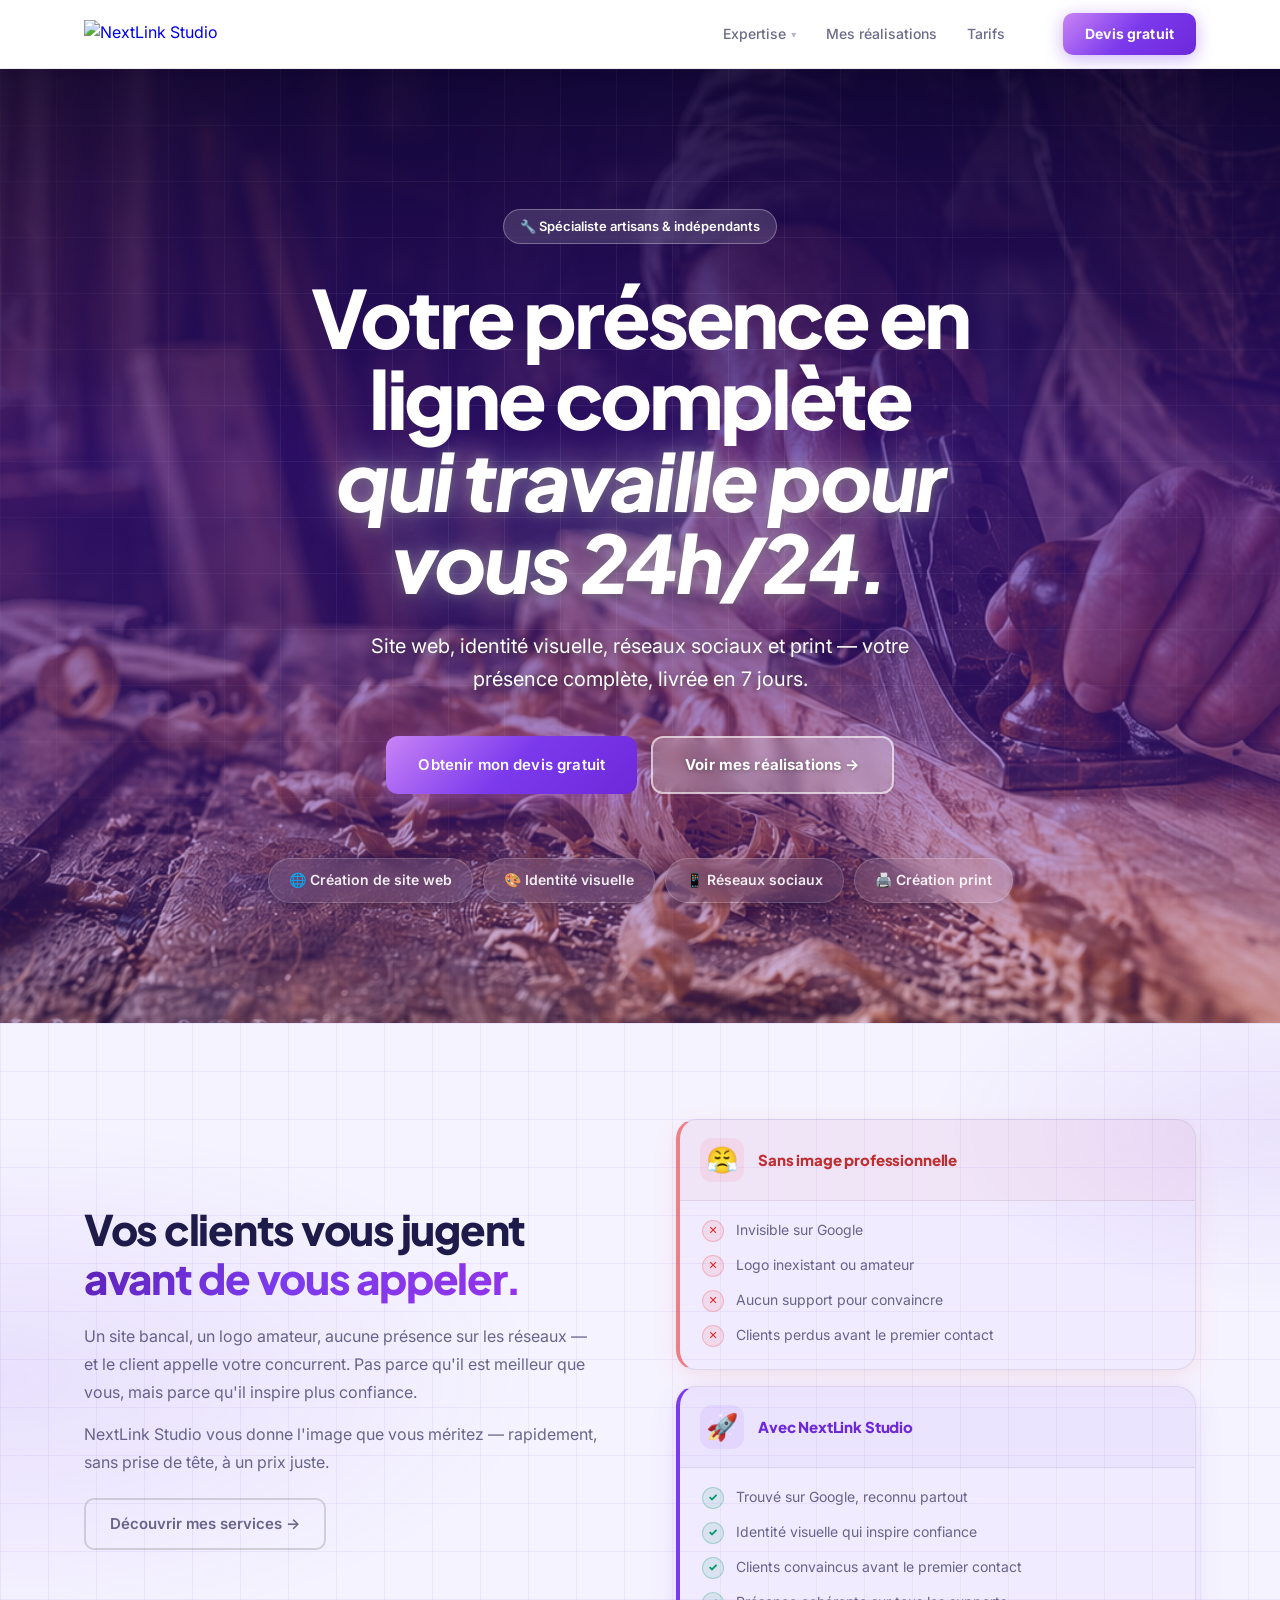
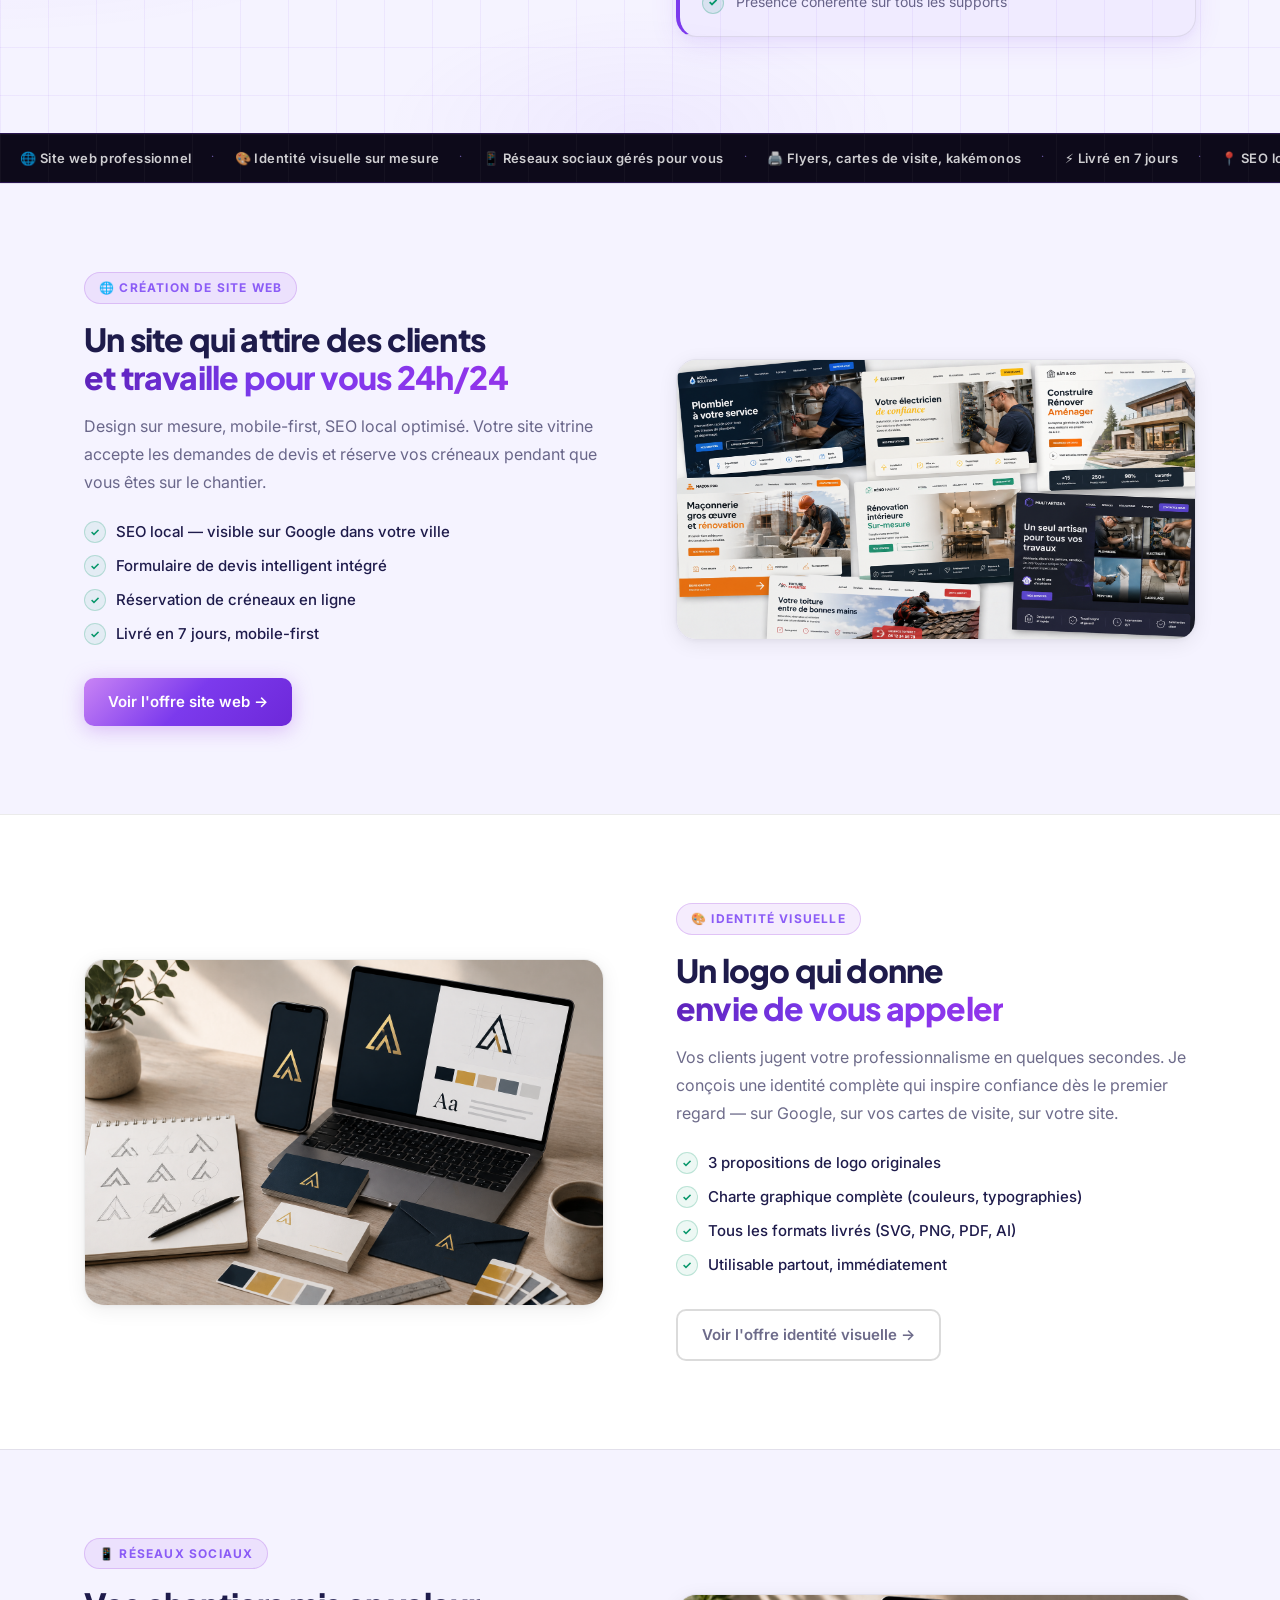
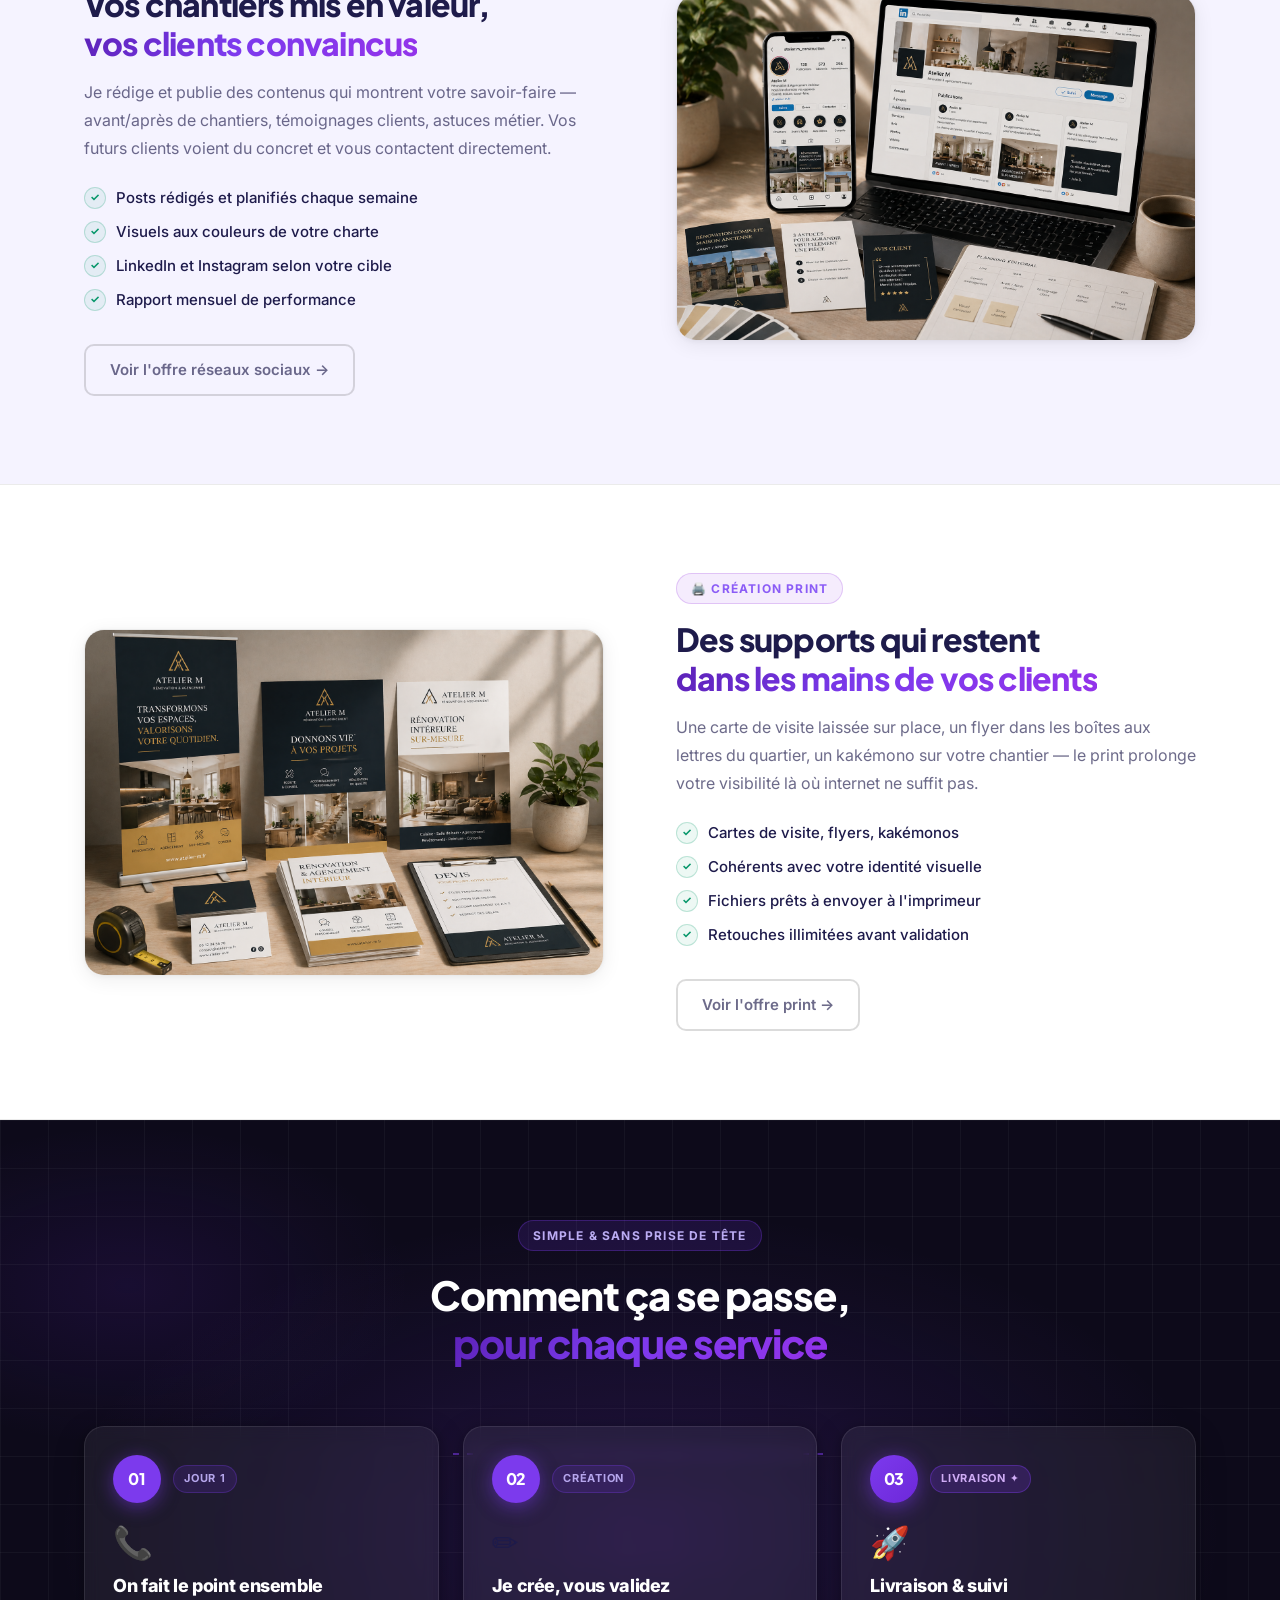
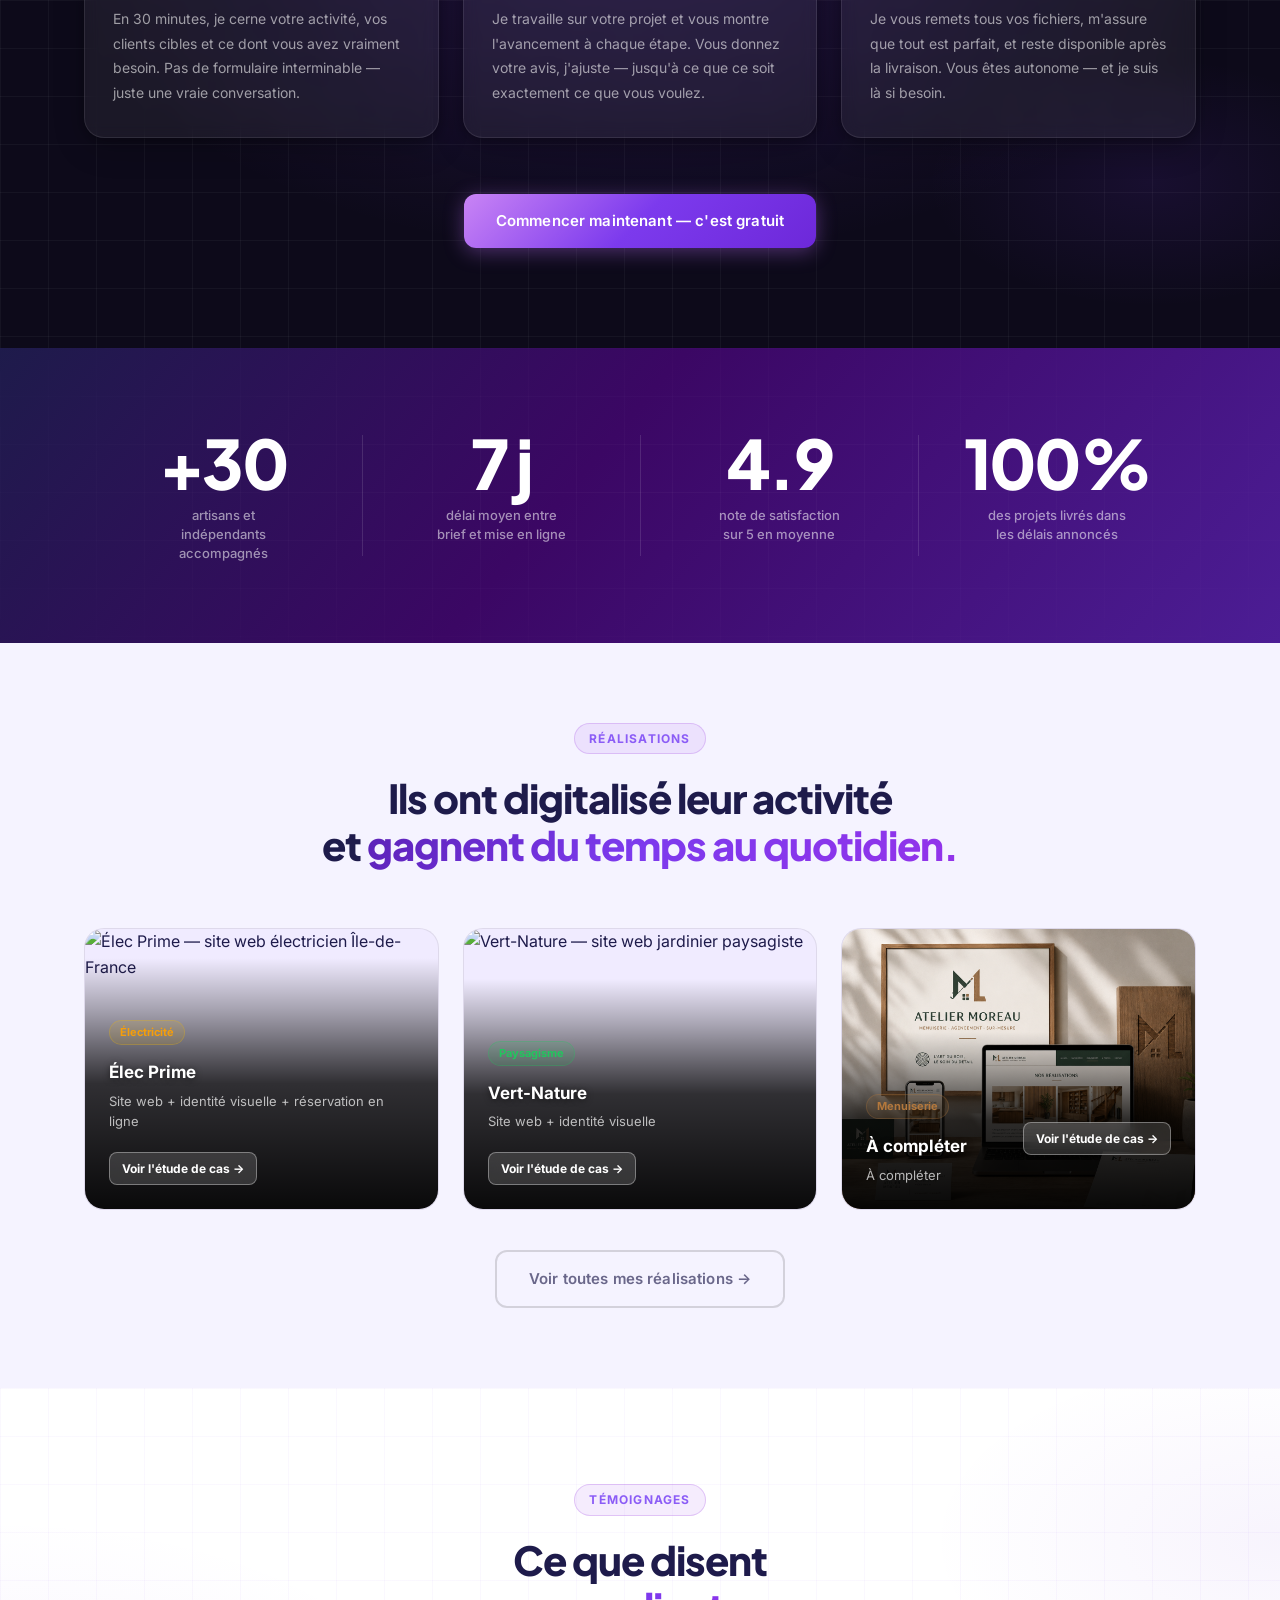
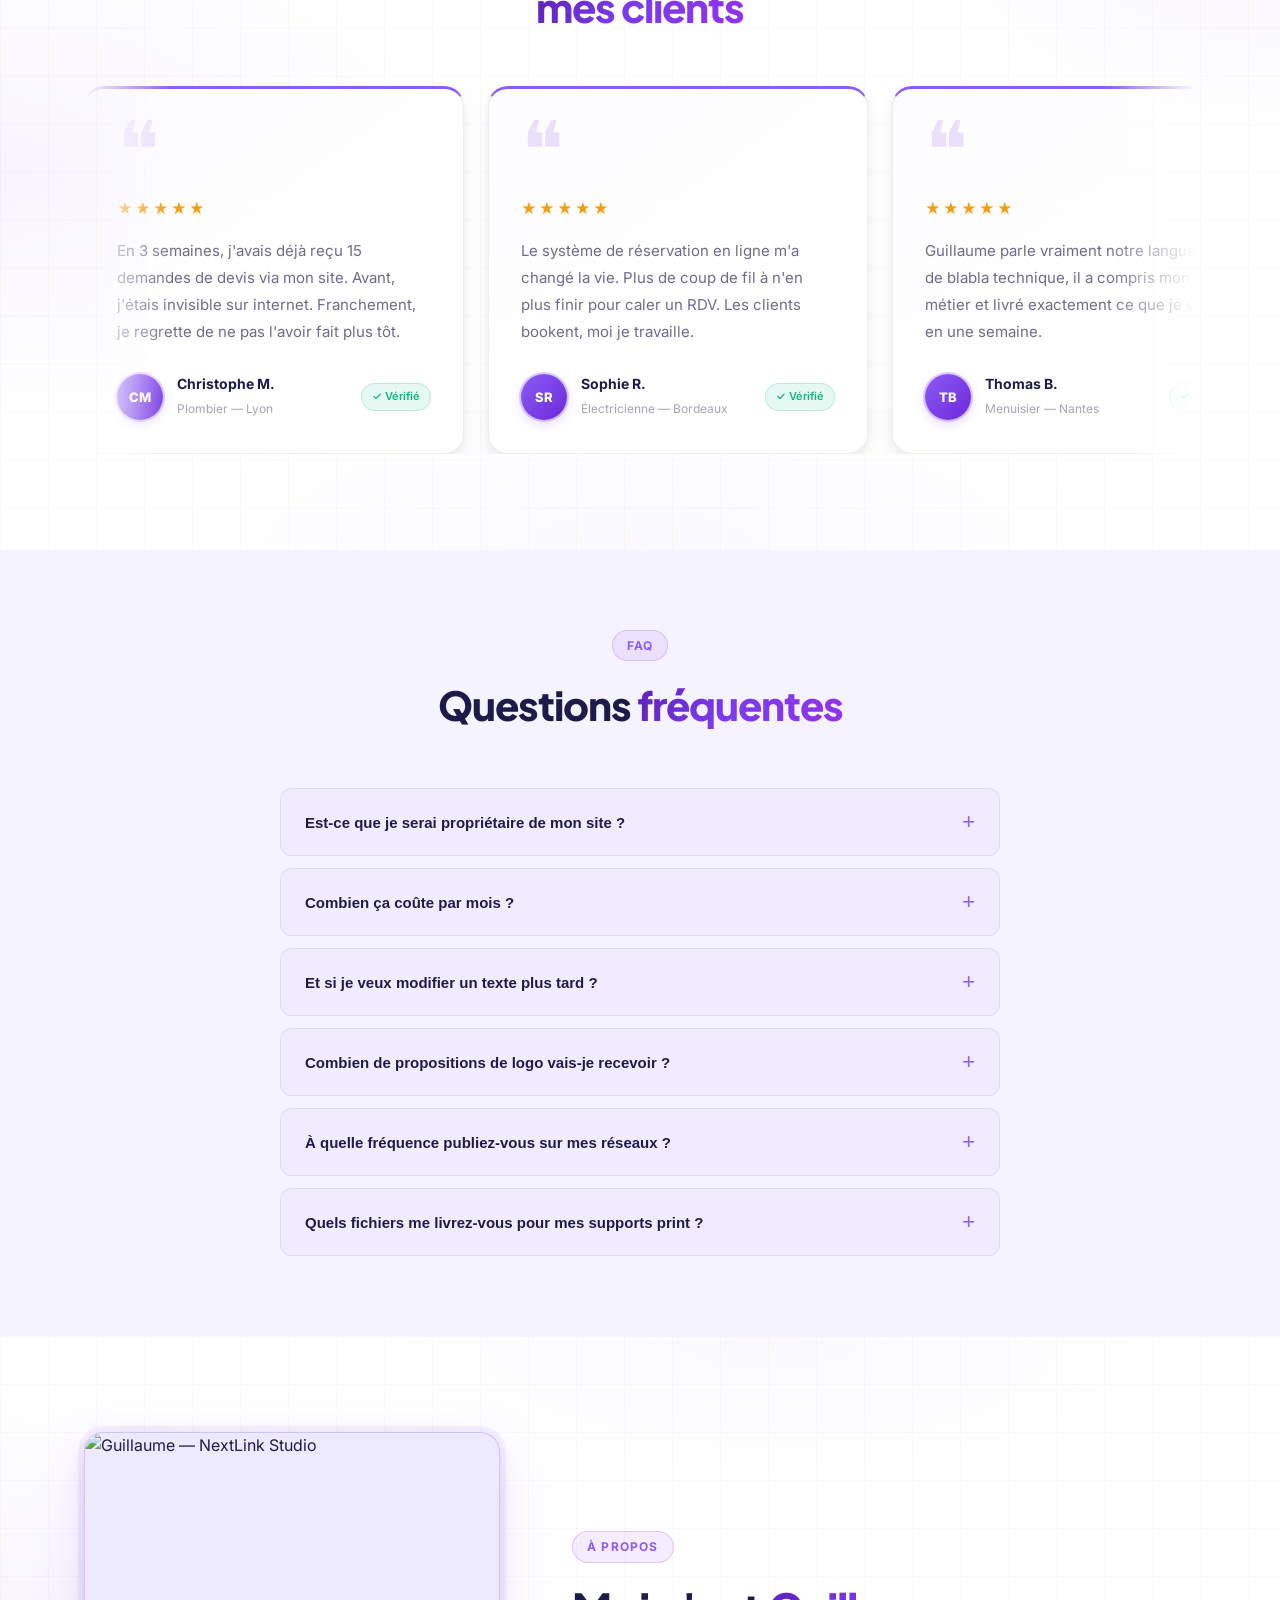
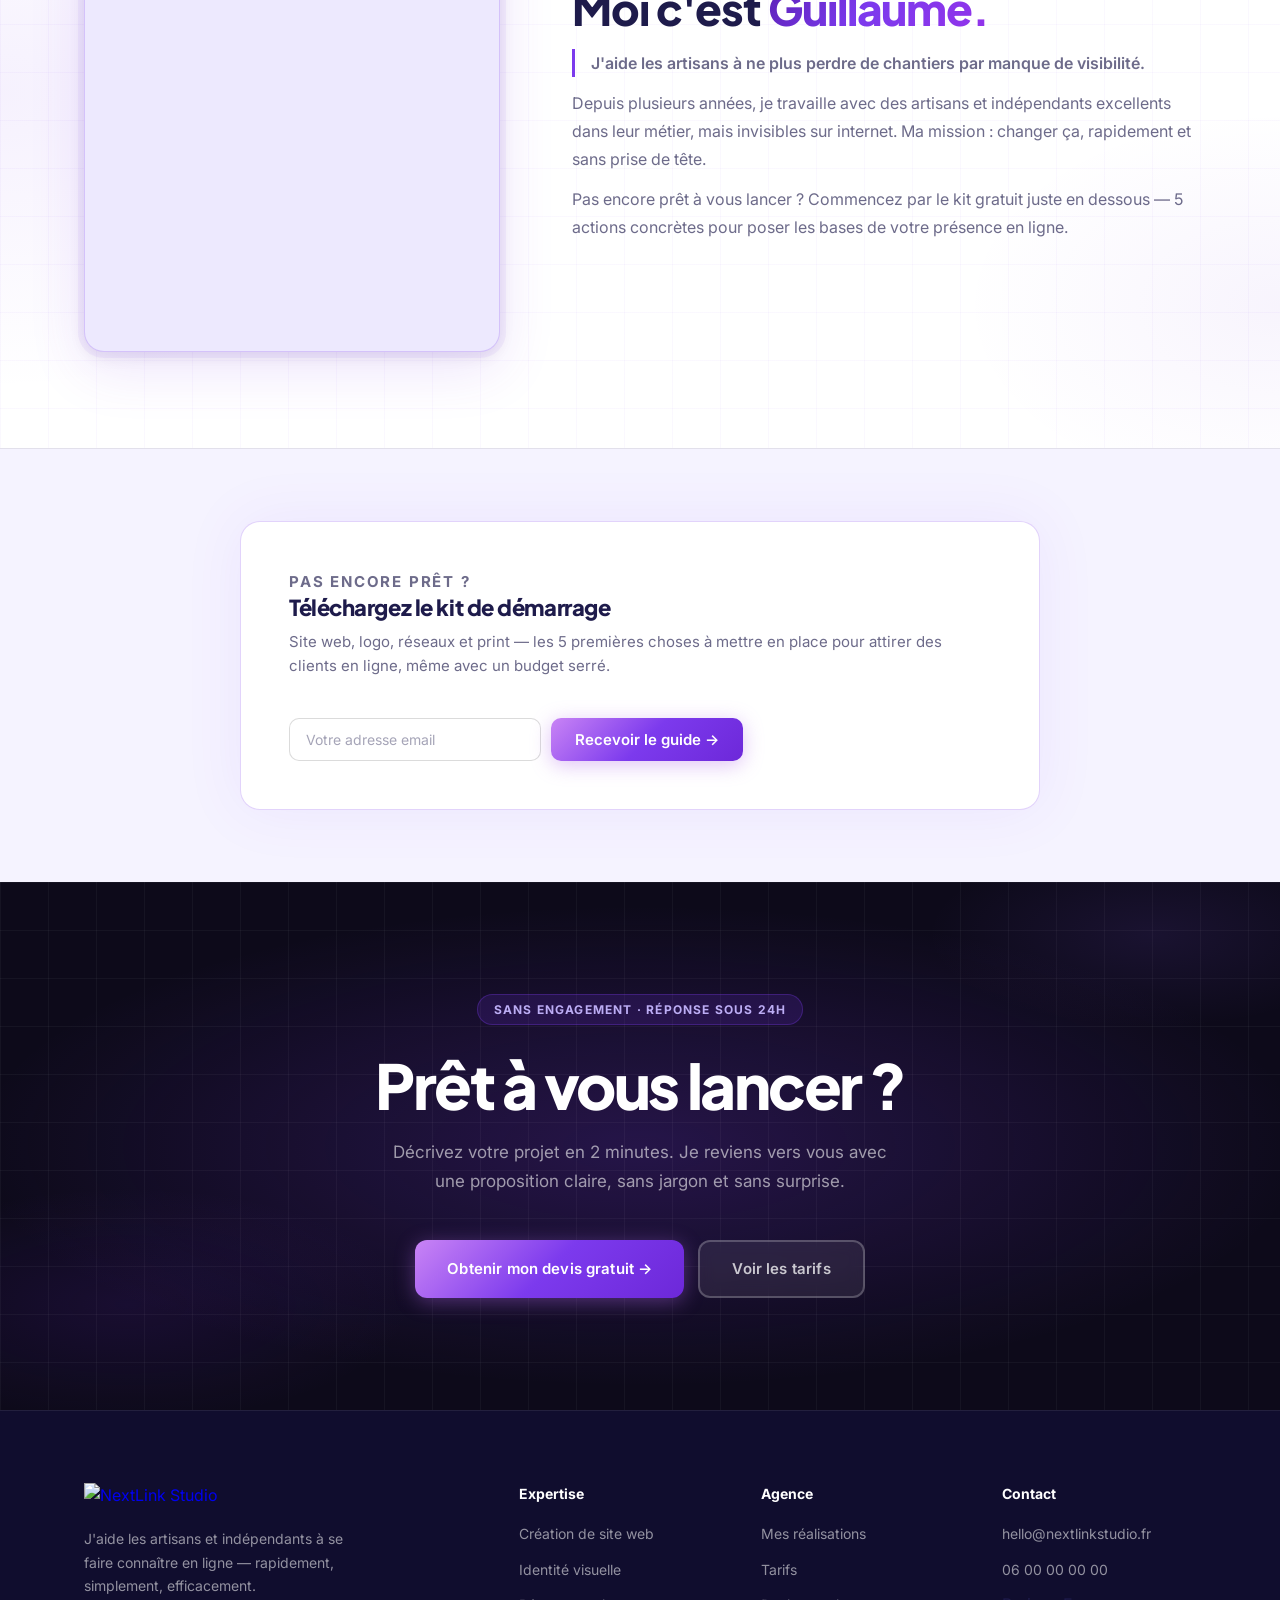
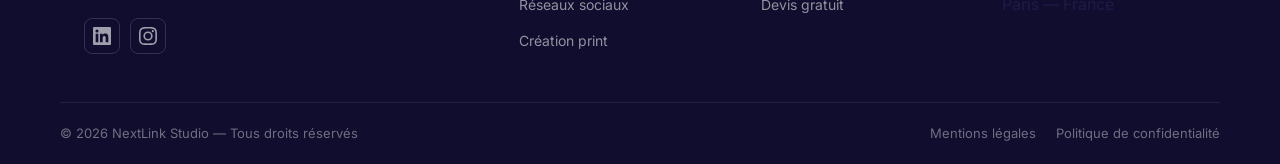
==== commit c5c16b7e: "change text" ====
--- a/index.html
+++ b/index.html
@@ -148,6 +148,26 @@
     </div>
   </section>
 
+  <!-- TICKER -->
+  <div class="mid-ticker">
+    <div class="mid-ticker-track">
+      <span>🌐 Site web professionnel</span><span class="mid-ticker-sep">·</span>
+      <span>🎨 Identité visuelle sur mesure</span><span class="mid-ticker-sep">·</span>
+      <span>📱 Réseaux sociaux gérés pour vous</span><span class="mid-ticker-sep">·</span>
+      <span>🖨️ Flyers, cartes de visite, kakémonos</span><span class="mid-ticker-sep">·</span>
+      <span>⚡ Livré en 7 jours</span><span class="mid-ticker-sep">·</span>
+      <span>📍 SEO local optimisé</span><span class="mid-ticker-sep">·</span>
+      <span>✓ Sans engagement</span><span class="mid-ticker-sep">·</span>
+      <span>🌐 Site web professionnel</span><span class="mid-ticker-sep">·</span>
+      <span>🎨 Identité visuelle sur mesure</span><span class="mid-ticker-sep">·</span>
+      <span>📱 Réseaux sociaux gérés pour vous</span><span class="mid-ticker-sep">·</span>
+      <span>🖨️ Flyers, cartes de visite, kakémonos</span><span class="mid-ticker-sep">·</span>
+      <span>⚡ Livré en 7 jours</span><span class="mid-ticker-sep">·</span>
+      <span>📍 SEO local optimisé</span><span class="mid-ticker-sep">·</span>
+      <span>✓ Sans engagement</span><span class="mid-ticker-sep">·</span>
+    </div>
+  </div>
+
   <!-- SERVICES EN DÉTAIL -->
   <section id="services" class="service-spotlights">
 
@@ -293,6 +313,30 @@
     </div>
   </section>
 
+  <!-- RÉSULTATS -->
+  <section class="resultats">
+    <div class="container">
+      <div class="resultats-grid">
+        <div class="resultat-item">
+          <span class="resultat-num">+30</span>
+          <span class="resultat-label">artisans et indépendants accompagnés</span>
+        </div>
+        <div class="resultat-item">
+          <span class="resultat-num">7 j</span>
+          <span class="resultat-label">délai moyen entre brief et mise en ligne</span>
+        </div>
+        <div class="resultat-item">
+          <span class="resultat-num">4.9</span>
+          <span class="resultat-label">note de satisfaction sur 5 en moyenne</span>
+        </div>
+        <div class="resultat-item">
+          <span class="resultat-num">100%</span>
+          <span class="resultat-label">des projets livrés dans les délais annoncés</span>
+        </div>
+      </div>
+    </div>
+  </section>
+
   <!-- RÉALISATIONS APERÇU -->
   <section class="realisations-preview">
     <div class="container">
@@ -300,7 +344,7 @@
         <div class="section-badge">Réalisations</div>
         <h2>Ils ont digitalisé leur activité<br />et <span class="gradient-text">gagnent du temps au quotidien.</span></h2>
       </div>
-      <div class="portfolio-grid--double">
+      <div class="portfolio-grid--triple">
         <a href="etude-de-cas-elec-prime.html" class="portfolio-card--featured">
           <div class="portfolio-featured-img">
             <img src="images/mockup_macbook_elecprime.jpg" alt="Élec Prime — site web électricien Île-de-France">
@@ -327,33 +371,22 @@
             <div class="portfolio-result portfolio-result--link">Voir l'étude de cas →</div>
           </div>
         </a>
+        <a href="#" class="portfolio-card--featured">
+          <div class="portfolio-featured-img">
+            <img src="images/realisation_bois.png" alt="Réalisation menuiserie — NextLink Studio">
+          </div>
+          <div class="portfolio-featured-info">
+            <div class="portfolio-featured-left">
+              <span class="portfolio-tag portfolio-tag--wood">Menuiserie</span>
+              <h4>À compléter</h4>
+              <p>À compléter</p>
+            </div>
+            <div class="portfolio-result portfolio-result--link">Voir l'étude de cas →</div>
+          </div>
+        </a>
       </div>
       <div class="text-center" style="margin-top:40px">
         <a href="realisations.html" class="btn btn-outline btn-lg">Voir toutes mes réalisations →</a>
-      </div>
-    </div>
-  </section>
-
-  <!-- RÉSULTATS -->
-  <section class="resultats">
-    <div class="container">
-      <div class="resultats-grid">
-        <div class="resultat-item">
-          <span class="resultat-num">+30</span>
-          <span class="resultat-label">artisans et indépendants accompagnés</span>
-        </div>
-        <div class="resultat-item">
-          <span class="resultat-num">7 j</span>
-          <span class="resultat-label">délai moyen entre brief et mise en ligne</span>
-        </div>
-        <div class="resultat-item">
-          <span class="resultat-num">4.9</span>
-          <span class="resultat-label">note de satisfaction sur 5 en moyenne</span>
-        </div>
-        <div class="resultat-item">
-          <span class="resultat-num">100%</span>
-          <span class="resultat-label">des projets livrés dans les délais annoncés</span>
-        </div>
       </div>
     </div>
   </section>
@@ -533,7 +566,7 @@
           <h2 class="about-heading">Moi c'est <span class="gradient-text">Guillaume.</span></h2>
           <p class="about-lead">J'aide les artisans à ne plus perdre de chantiers par manque de visibilité.</p>
           <p>Depuis plusieurs années, je travaille avec des artisans et indépendants excellents dans leur métier, mais invisibles sur internet. Ma mission : changer ça, rapidement et sans prise de tête.</p>
-          <a href="devis.html" class="btn btn-primary" style="margin-top:28px">Discutons de votre projet →</a>
+          <p>Pas encore prêt à vous lancer ? Commencez par le kit gratuit juste en dessous — 5 actions concrètes pour poser les bases de votre présence en ligne.</p>
         </div>
       </div>
     </div>
@@ -555,6 +588,19 @@
           </form>
           <p class="lead-magnet-success">✓ Guide envoyé ! Vérifiez votre boîte mail.</p>
         </div>
+      </div>
+    </div>
+  </section>
+
+  <!-- CTA FINAL -->
+  <section class="cta-final">
+    <div class="container cta-final-inner">
+      <div class="cta-final-badge">Sans engagement · Réponse sous 24h</div>
+      <h2 class="cta-final-title">Prêt à vous lancer ?</h2>
+      <p class="cta-final-sub">Décrivez votre projet en 2 minutes. Je reviens vers vous avec une proposition claire, sans jargon et sans surprise.</p>
+      <div class="cta-final-actions">
+        <a href="devis.html" class="btn btn-primary btn-lg">Obtenir mon devis gratuit →</a>
+        <a href="tarifs.html" class="btn btn-ghost btn-lg">Voir les tarifs</a>
       </div>
     </div>
   </section>
@@ -566,8 +612,16 @@
         <a href="index.html" class="logo"><img src="logo_nextlink_studio.svg" alt="NextLink Studio"></a>
         <p>J'aide les artisans et indépendants à se faire connaître en ligne — rapidement, simplement, efficacement.</p>
         <div class="footer-social">
-          <a href="#" aria-label="LinkedIn">in</a>
-          <a href="#" aria-label="Instagram">IG</a>
+          <a href="#" aria-label="LinkedIn">
+            <svg xmlns="http://www.w3.org/2000/svg" width="18" height="18" viewBox="0 0 24 24" fill="currentColor">
+              <path d="M20.447 20.452h-3.554v-5.569c0-1.328-.027-3.037-1.852-3.037-1.853 0-2.136 1.445-2.136 2.939v5.667H9.351V9h3.414v1.561h.046c.477-.9 1.637-1.85 3.37-1.85 3.601 0 4.267 2.37 4.267 5.455v6.286zM5.337 7.433a2.062 2.062 0 0 1-2.063-2.065 2.064 2.064 0 1 1 2.063 2.065zm1.782 13.019H3.555V9h3.564v11.452zM22.225 0H1.771C.792 0 0 .774 0 1.729v20.542C0 23.227.792 24 1.771 24h20.451C23.2 24 24 23.227 24 22.271V1.729C24 .774 23.2 0 22.222 0h.003z"/>
+            </svg>
+          </a>
+          <a href="#" aria-label="Instagram">
+            <svg xmlns="http://www.w3.org/2000/svg" width="18" height="18" viewBox="0 0 24 24" fill="currentColor">
+              <path d="M12 2.163c3.204 0 3.584.012 4.85.07 3.252.148 4.771 1.691 4.919 4.919.058 1.265.069 1.645.069 4.849 0 3.205-.012 3.584-.069 4.849-.149 3.225-1.664 4.771-4.919 4.919-1.266.058-1.644.07-4.85.07-3.204 0-3.584-.012-4.849-.07-3.26-.149-4.771-1.699-4.919-4.92-.058-1.265-.07-1.644-.07-4.849 0-3.204.013-3.583.07-4.849.149-3.227 1.664-4.771 4.919-4.919 1.266-.057 1.645-.069 4.849-.069zm0-2.163c-3.259 0-3.667.014-4.947.072-4.358.2-6.78 2.618-6.98 6.98-.059 1.281-.073 1.689-.073 4.948 0 3.259.014 3.668.072 4.948.2 4.358 2.618 6.78 6.98 6.98 1.281.058 1.689.072 4.948.072 3.259 0 3.668-.014 4.948-.072 4.354-.2 6.782-2.618 6.979-6.98.059-1.28.073-1.689.073-4.948 0-3.259-.014-3.667-.072-4.947-.196-4.354-2.617-6.78-6.979-6.98-1.281-.059-1.69-.073-4.949-.073zm0 5.838a6.162 6.162 0 1 0 0 12.324 6.162 6.162 0 0 0 0-12.324zM12 16a4 4 0 1 1 0-8 4 4 0 0 1 0 8zm6.406-11.845a1.44 1.44 0 1 0 0 2.881 1.44 1.44 0 0 0 0-2.881z"/>
+            </svg>
+          </a>
         </div>
       </div>
       <div class="footer-links">
--- a/style.css
+++ b/style.css
@@ -457,17 +457,6 @@
   color: #ffffff;
   border-color: rgba(255,255,255,0.30);
 }
-.hero .hero-service-tag {
-  background: rgba(255,255,255,0.10);
-  border-color: rgba(255,255,255,0.22);
-  color: #ffffff;
-}
-.hero .hero-service-tag:hover {
-  background: rgba(255,255,255,0.20);
-  border-color: rgba(255,255,255,0.45);
-  color: #ffffff;
-  transform: translateY(-2px);
-}
 .hero .btn-ghost {
   background: rgba(255,255,255,0.22);
   color: #ffffff;
@@ -558,24 +547,24 @@
   align-items: center;
   gap: 8px;
   padding: 10px 20px;
-  background: rgba(255,255,255,0.78);
+  background: rgba(255,255,255,0.08);
   backdrop-filter: blur(14px);
   -webkit-backdrop-filter: blur(14px);
-  border: 1px solid rgba(0,0,0,0.08);
+  border: 1px solid rgba(255,255,255,0.18);
   border-radius: 99px;
   font-size: 14px;
   font-weight: 600;
-  color: var(--text);
+  color: rgba(255,255,255,0.90);
   text-decoration: none;
-  box-shadow: 0 2px 10px rgba(0,0,0,0.06);
-  transition: background 0.22s ease, border-color 0.22s ease, transform 0.22s ease, box-shadow 0.22s ease, color 0.22s ease;
+  box-shadow: 0 2px 12px rgba(0,0,0,0.15);
+  transition: background 0.22s ease, border-color 0.22s ease, transform 0.22s ease, box-shadow 0.22s ease;
 }
 .hero-service-tag:hover {
-  background: rgba(255,255,255,0.96);
-  border-color: var(--purple);
-  color: var(--purple-dark);
-  transform: translateY(-3px);
-  box-shadow: 0 6px 20px rgba(124,58,237,0.14);
+  background: rgba(255,255,255,0.16);
+  border-color: rgba(196,181,253,0.55);
+  color: #ffffff;
+  transform: translateY(-2px);
+  box-shadow: 0 6px 20px rgba(0,0,0,0.20);
 }
 
 /* ── RÉSULTATS (stats band) ── */
@@ -678,9 +667,9 @@
 .pain {
   padding: 96px 0;
   background:
-    linear-gradient(rgba(124,58,237,0.04) 1px, transparent 1px),
-    linear-gradient(90deg, rgba(124,58,237,0.04) 1px, transparent 1px),
-    var(--bg);
+    linear-gradient(rgba(124,58,237,0.07) 1px, transparent 1px),
+    linear-gradient(90deg, rgba(124,58,237,0.07) 1px, transparent 1px),
+    var(--bg-alt);
   background-size: 48px 48px, 48px 48px, auto;
   position: relative;
   overflow: hidden;
@@ -690,10 +679,55 @@
   position: absolute;
   inset: 0;
   background:
-    radial-gradient(ellipse 65% 55% at 5% 50%, rgba(124,58,237,0.06) 0%, transparent 60%),
-    radial-gradient(ellipse 45% 40% at 95% 20%, rgba(109,40,217,0.05) 0%, transparent 55%);
+    radial-gradient(ellipse 70% 60% at 0% 50%, rgba(124,58,237,0.10) 0%, transparent 60%),
+    radial-gradient(ellipse 50% 45% at 100% 15%, rgba(109,40,217,0.08) 0%, transparent 55%),
+    radial-gradient(ellipse 40% 35% at 50% 100%, rgba(139,92,246,0.06) 0%, transparent 50%);
   z-index: 1;
   pointer-events: none;
+}
+
+/* ── MID TICKER ── */
+.mid-ticker {
+  background: #0d0a1a;
+  overflow: hidden;
+  padding: 14px 0;
+  position: relative;
+  border-top: 1px solid rgba(124,58,237,0.25);
+  border-bottom: 1px solid rgba(124,58,237,0.25);
+}
+.mid-ticker::before {
+  content: '';
+  position: absolute;
+  inset: 0;
+  background-image:
+    linear-gradient(rgba(255,255,255,0.03) 1px, transparent 1px),
+    linear-gradient(90deg, rgba(255,255,255,0.03) 1px, transparent 1px);
+  background-size: 48px 48px;
+  pointer-events: none;
+}
+.mid-ticker-track {
+  display: flex;
+  white-space: nowrap;
+  width: max-content;
+  animation: mid-ticker-scroll 40s linear infinite;
+  gap: 0;
+}
+.mid-ticker-track span {
+  font-size: 13px;
+  font-weight: 600;
+  color: rgba(255,255,255,0.80);
+  letter-spacing: 0.03em;
+  padding: 0 20px;
+}
+.mid-ticker-sep {
+  color: rgba(167,139,250,0.60) !important;
+  padding: 0 !important;
+  font-size: 11px !important;
+  font-weight: 400 !important;
+}
+@keyframes mid-ticker-scroll {
+  from { transform: translateX(0); }
+  to   { transform: translateX(-50%); }
 }
 
 .pain-grid { display: grid; grid-template-columns: 1fr 1fr; gap: 72px; align-items: center; position: relative; z-index: 2; }
@@ -1042,6 +1076,11 @@
 .portfolio-grid--single { max-width: 800px; margin: 0 auto; }
 .portfolio-grid--double { display: grid; grid-template-columns: repeat(2, 1fr); gap: 24px; max-width: 1100px; margin: 0 auto; }
 @media (max-width: 768px) { .portfolio-grid--double { grid-template-columns: 1fr; } }
+.portfolio-grid--triple { display: grid; grid-template-columns: repeat(3, 1fr); gap: 24px; margin: 0 auto; }
+@media (max-width: 900px) { .portfolio-grid--triple { grid-template-columns: repeat(2, 1fr); } }
+@media (max-width: 600px) { .portfolio-grid--triple { grid-template-columns: 1fr; } }
+.portfolio-grid--triple .portfolio-featured-img img { height: 280px; }
+.portfolio-tag--wood { background: rgba(180,120,60,0.12); color: #b4783c; border-color: rgba(180,120,60,0.28); }
 .portfolio-card--featured {
   display: block;
   text-decoration: none;
@@ -1217,7 +1256,36 @@
 }
 .temoignages .container { position: relative; z-index: 1; }
 .temoignages .section-header { margin-bottom: 56px; }
-.testimonials-section { padding: 80px 0; background: var(--bg); }
+.testimonials-section {
+  padding: 96px 0;
+  background: var(--bg);
+  position: relative;
+  overflow: hidden;
+}
+.testimonials-section::before {
+  content: '';
+  position: absolute;
+  inset: 0;
+  background:
+    radial-gradient(ellipse 60% 55% at 0% 50%, rgba(124,58,237,0.06) 0%, transparent 60%),
+    radial-gradient(ellipse 50% 45% at 100% 20%, rgba(109,40,217,0.05) 0%, transparent 55%),
+    radial-gradient(ellipse 70% 40% at 50% 100%, rgba(139,92,246,0.04) 0%, transparent 55%);
+  pointer-events: none;
+  z-index: 0;
+}
+.testimonials-section::after {
+  content: '';
+  position: absolute;
+  inset: 0;
+  background-image:
+    linear-gradient(rgba(124,58,237,0.035) 1px, transparent 1px),
+    linear-gradient(90deg, rgba(124,58,237,0.035) 1px, transparent 1px);
+  background-size: 48px 48px;
+  pointer-events: none;
+  z-index: 0;
+}
+.testimonials-section .container { position: relative; z-index: 1; }
+.testimonials-section .section-header { margin-bottom: 56px; }
 .temoignages .section-badge  { background: rgba(124,58,237,0.1); color: var(--purple-vivid); border-color: rgba(124,58,237,0.25); }
 .temoignages .section-header h2 { color: var(--text); }
 /* Carousel */
@@ -1372,10 +1440,10 @@
   border: 1px solid rgba(255,255,255,0.15);
   color: rgba(255,255,255,0.6);
   display: flex; align-items: center; justify-content: center;
-  font-size: 12px; font-weight: 700;
   text-decoration: none;
   transition: var(--transition);
 }
+.footer-social a svg { display: block; flex-shrink: 0; }
 .footer-social a:hover { border-color: var(--purple-vivid); color: #fff; background: rgba(139,92,246,0.25); }
 .footer-links h5   { color: #fff; font-size: 14px; font-weight: 700; margin-bottom: 16px; }
 .footer-links ul   { list-style: none; display: flex; flex-direction: column; gap: 10px; }
@@ -2166,7 +2234,24 @@
 .preview-card:hover .pca { transform: translateX(5px); }
 
 /* ── RÉALISATIONS PREVIEW (accueil) ── */
-.realisations-preview { padding: 80px 0; background: var(--bg); }
+.realisations-preview { padding: 80px 0; background: var(--bg-alt); }
+.realisations-preview .portfolio-featured-info {
+  opacity: 1;
+  transform: translateY(0);
+  background: linear-gradient(to top, rgba(0,0,0,0.96) 0%, rgba(0,0,0,0.80) 50%, rgba(0,0,0,0.30) 80%, transparent 100%);
+  padding-top: 60px;
+}
+.realisations-preview .portfolio-featured-left h4 {
+  text-shadow: 0 1px 6px rgba(0,0,0,0.6);
+}
+.realisations-preview .portfolio-result--link {
+  background: rgba(255,255,255,0.15);
+  border-color: rgba(255,255,255,0.35);
+  color: #ffffff;
+  backdrop-filter: blur(8px);
+  -webkit-backdrop-filter: blur(8px);
+  white-space: nowrap;
+}
 .text-center { text-align: center; }
 
 /* ── FILTRES ── */
@@ -2583,8 +2668,32 @@
 .about-section {
   padding: 96px 0;
   background: var(--bg);
-  border-top: 1px solid var(--border);
-}
+  position: relative;
+  overflow: hidden;
+}
+.about-section::before {
+  content: '';
+  position: absolute;
+  inset: 0;
+  background:
+    radial-gradient(ellipse 55% 70% at 0% 50%, rgba(124,58,237,0.07) 0%, transparent 60%),
+    radial-gradient(ellipse 45% 50% at 100% 80%, rgba(109,40,217,0.05) 0%, transparent 55%),
+    radial-gradient(ellipse 60% 40% at 60% 0%, rgba(139,92,246,0.04) 0%, transparent 50%);
+  pointer-events: none;
+  z-index: 0;
+}
+.about-section::after {
+  content: '';
+  position: absolute;
+  inset: 0;
+  background-image:
+    linear-gradient(rgba(124,58,237,0.035) 1px, transparent 1px),
+    linear-gradient(90deg, rgba(124,58,237,0.035) 1px, transparent 1px);
+  background-size: 48px 48px;
+  pointer-events: none;
+  z-index: 0;
+}
+.about-section .container { position: relative; z-index: 1; }
 .about-grid {
   display: grid;
   grid-template-columns: 1fr 1.5fr;
@@ -2595,11 +2704,16 @@
   border-radius: var(--radius-lg);
   overflow: hidden;
   background: var(--surface);
-  border: 1px solid var(--border);
+  border: 1px solid var(--border-purple);
   aspect-ratio: 4/5;
   display: flex;
   align-items: center;
   justify-content: center;
+  box-shadow:
+    0 0 0 6px rgba(124,58,237,0.06),
+    0 16px 56px rgba(124,58,237,0.14),
+    0 4px 16px rgba(0,0,0,0.08);
+  position: relative;
 }
 .about-photo-wrap img { width: 100%; height: 100%; object-fit: cover; display: block; }
 .about-photo-placeholder {
@@ -2624,11 +2738,13 @@
   margin-bottom: 16px;
 }
 .about-lead {
-  font-size: 20px;
+  font-size: 19px;
   font-weight: 600;
   color: var(--text);
-  line-height: 1.45;
-  margin-bottom: 16px;
+  line-height: 1.55;
+  margin-bottom: 20px;
+  padding-left: 16px;
+  border-left: 3px solid var(--purple);
 }
 .about-text p { color: var(--text-muted); font-size: 16px; line-height: 1.75; margin-bottom: 12px; }
 
@@ -2801,6 +2917,97 @@
   transition: opacity 0.25s ease;
 }
 .logo-item:hover { opacity: 0.9; }
+
+/* ── CTA FINAL ── */
+.cta-final {
+  padding: 112px 0;
+  background: #0d0a1a;
+  position: relative;
+  overflow: hidden;
+  text-align: center;
+}
+.cta-final::before {
+  content: '';
+  position: absolute;
+  inset: 0;
+  background:
+    radial-gradient(ellipse 80% 70% at 50% 50%, rgba(124,58,237,0.22) 0%, transparent 65%),
+    radial-gradient(ellipse 40% 40% at 10% 80%, rgba(109,40,217,0.12) 0%, transparent 55%),
+    radial-gradient(ellipse 35% 35% at 90% 10%, rgba(139,92,246,0.10) 0%, transparent 50%);
+  pointer-events: none;
+}
+.cta-final::after {
+  content: '';
+  position: absolute;
+  inset: 0;
+  background-image:
+    linear-gradient(rgba(255,255,255,0.04) 1px, transparent 1px),
+    linear-gradient(90deg, rgba(255,255,255,0.04) 1px, transparent 1px);
+  background-size: 48px 48px;
+  pointer-events: none;
+}
+.cta-final-inner {
+  position: relative;
+  z-index: 1;
+  max-width: 680px;
+  margin: 0 auto;
+}
+.cta-final-badge {
+  display: inline-flex;
+  align-items: center;
+  gap: 6px;
+  background: rgba(124,58,237,0.15);
+  border: 1.5px solid rgba(124,58,237,0.30);
+  color: rgba(196,181,253,0.95);
+  font-size: 12px;
+  font-weight: 700;
+  letter-spacing: .1em;
+  text-transform: uppercase;
+  padding: 5px 16px;
+  border-radius: 99px;
+  margin-bottom: 28px;
+}
+.cta-final-title {
+  font-family: 'Plus Jakarta Sans', sans-serif;
+  font-size: clamp(36px, 5.5vw, 62px);
+  font-weight: 900;
+  color: #ffffff;
+  line-height: 1.05;
+  letter-spacing: -0.04em;
+  margin-bottom: 20px;
+}
+.cta-final-sub {
+  font-size: 17px;
+  color: rgba(255,255,255,0.58);
+  line-height: 1.7;
+  margin-bottom: 44px;
+  max-width: 520px;
+  margin-left: auto;
+  margin-right: auto;
+}
+.cta-final-actions {
+  display: flex;
+  gap: 14px;
+  justify-content: center;
+  flex-wrap: wrap;
+}
+.cta-final .btn-ghost {
+  background: rgba(255,255,255,0.08);
+  color: rgba(255,255,255,0.75);
+  border-color: rgba(255,255,255,0.22);
+  backdrop-filter: blur(8px);
+  -webkit-backdrop-filter: blur(8px);
+}
+.cta-final .btn-ghost:hover {
+  background: rgba(255,255,255,0.16);
+  border-color: rgba(255,255,255,0.45);
+  color: #ffffff;
+}
+@media (max-width: 600px) {
+  .cta-final { padding: 80px 0; }
+  .cta-final-actions { flex-direction: column; align-items: center; }
+  .cta-final-actions .btn { width: 100%; max-width: 340px; }
+}
 
 /* ── LEAD MAGNET ── */
 .lead-magnet {
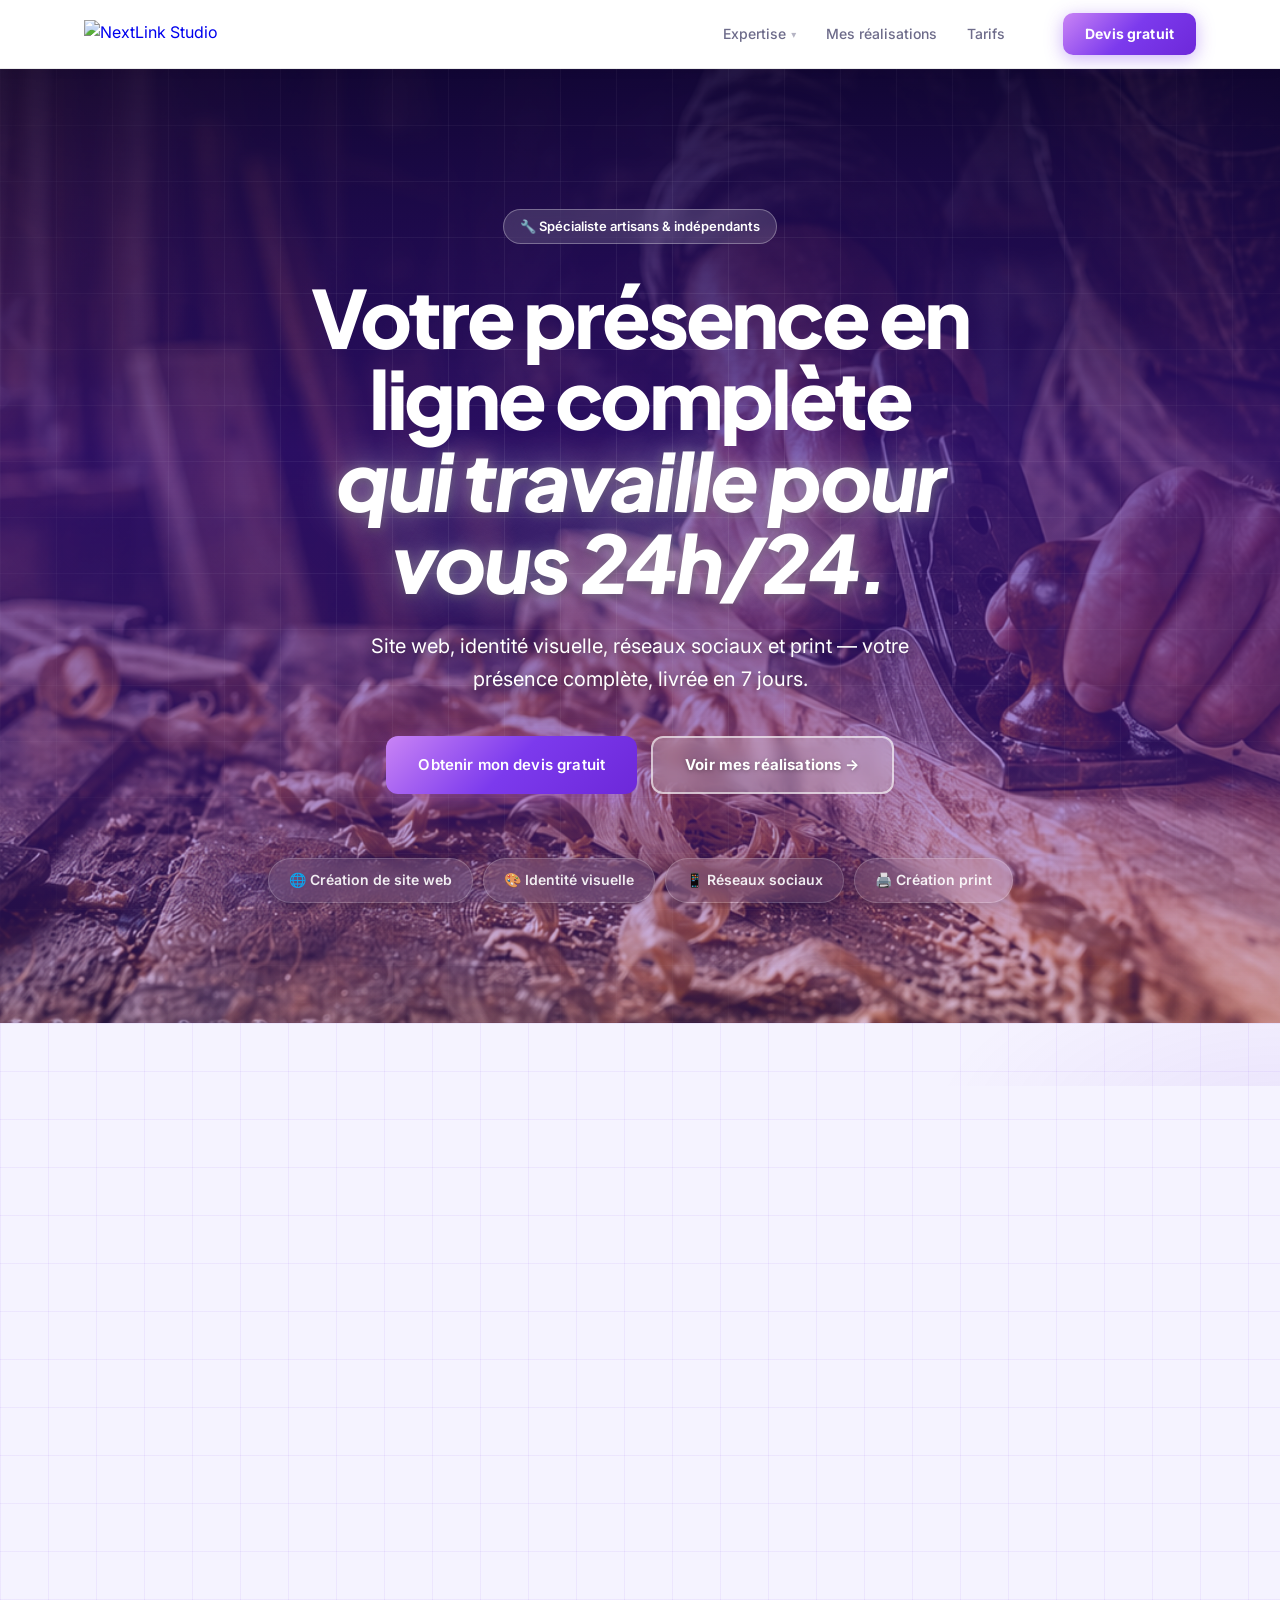
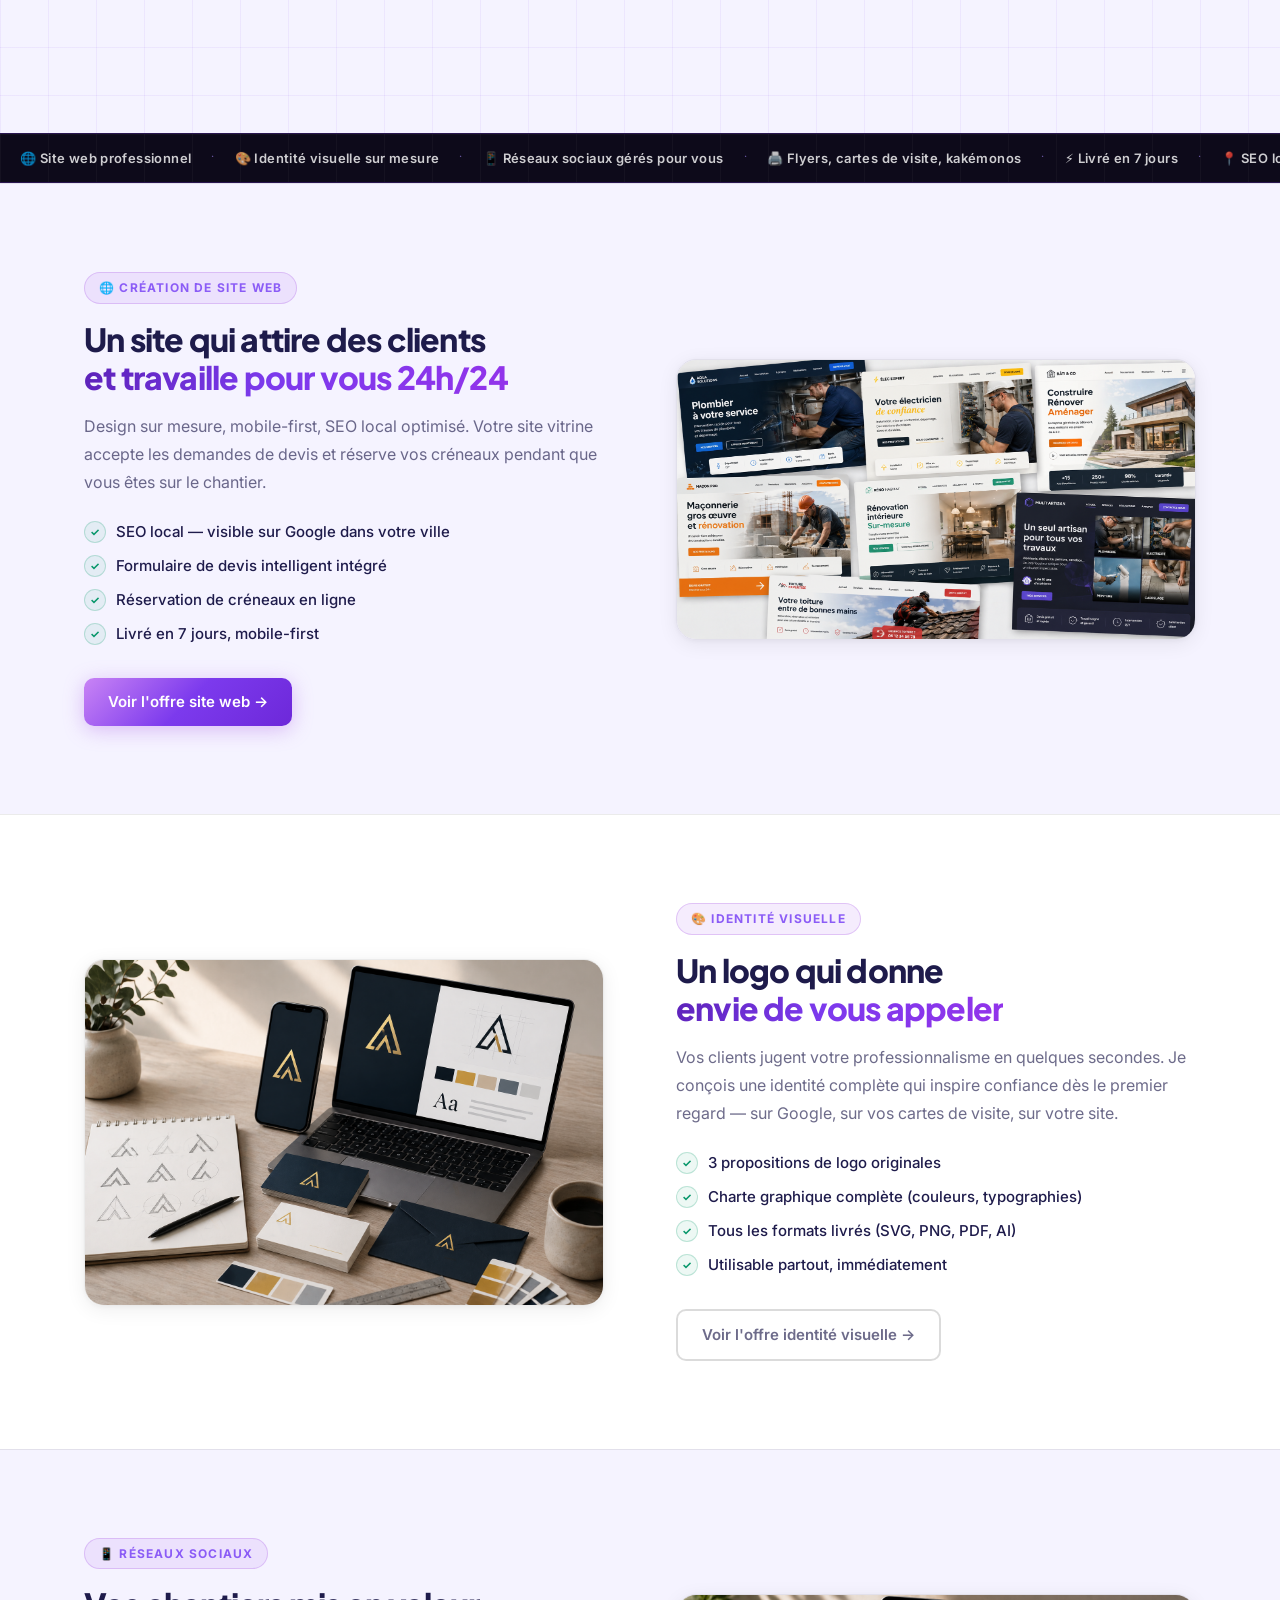
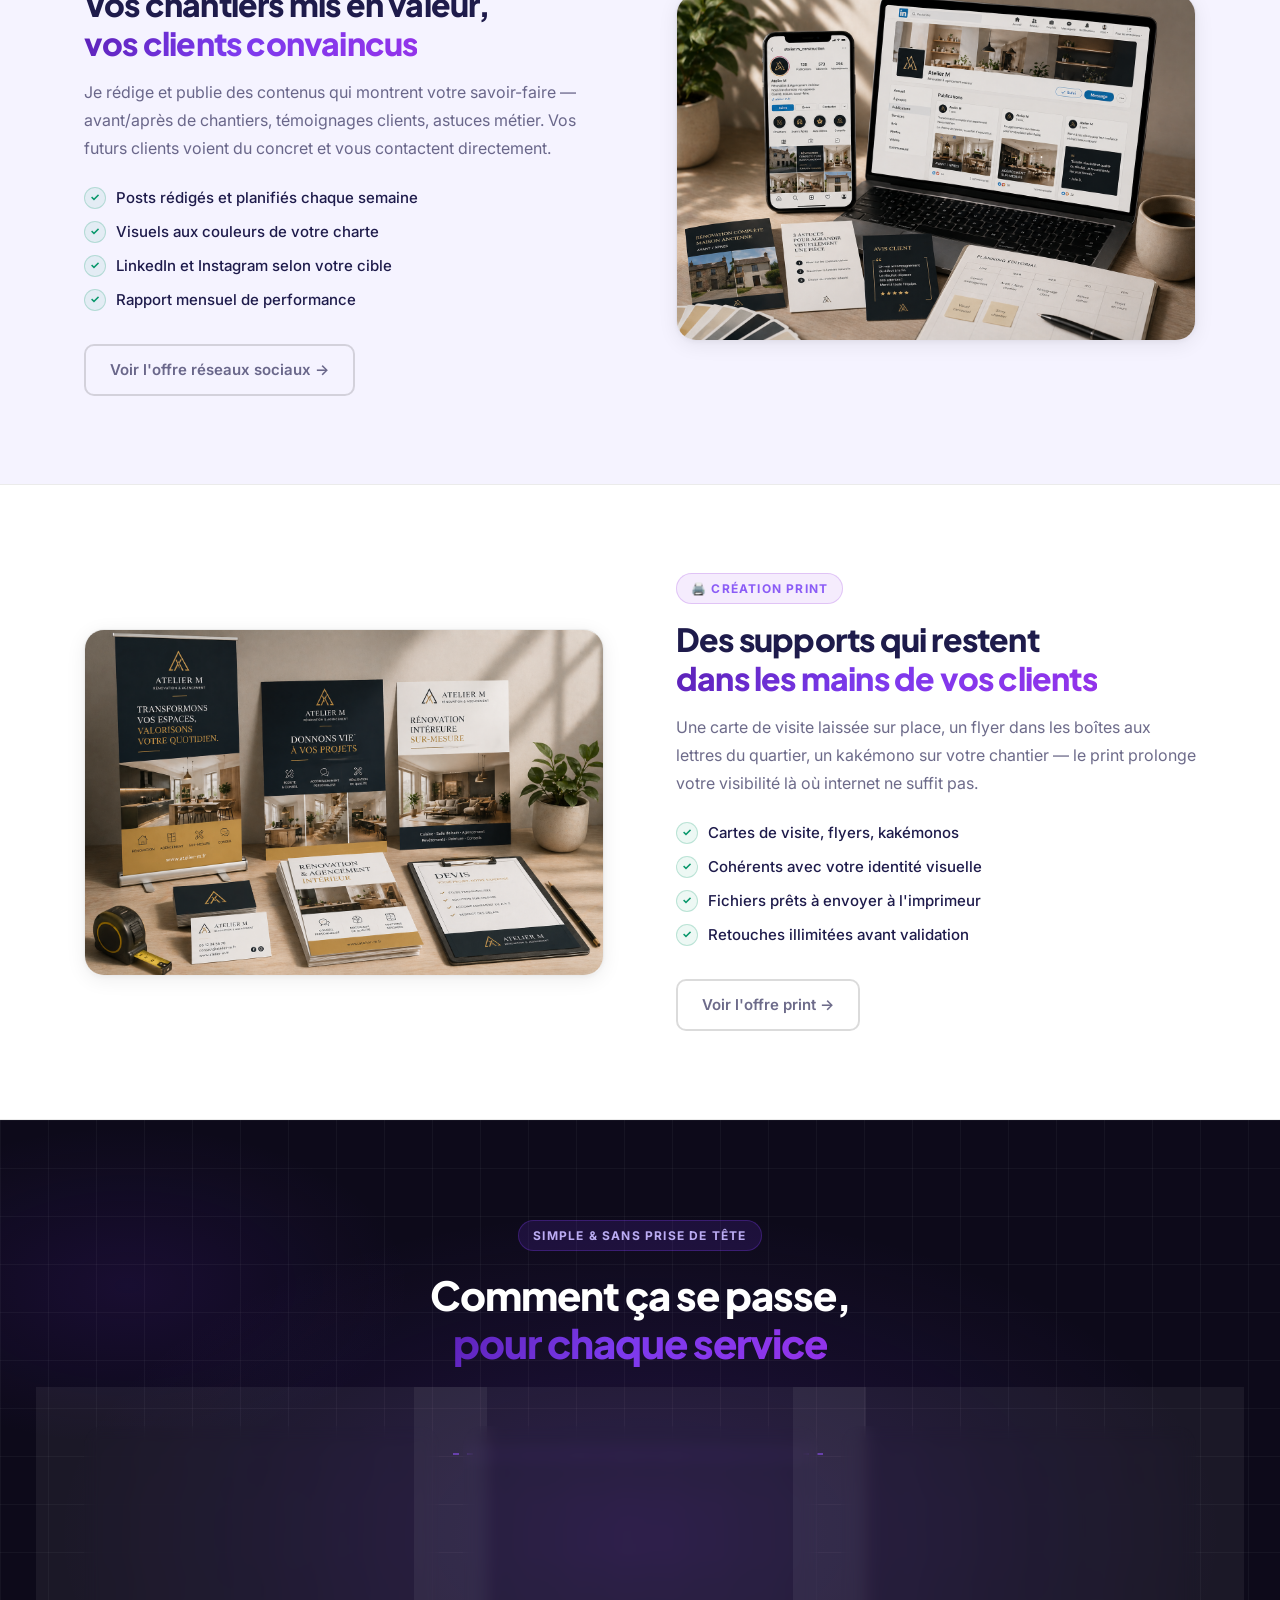
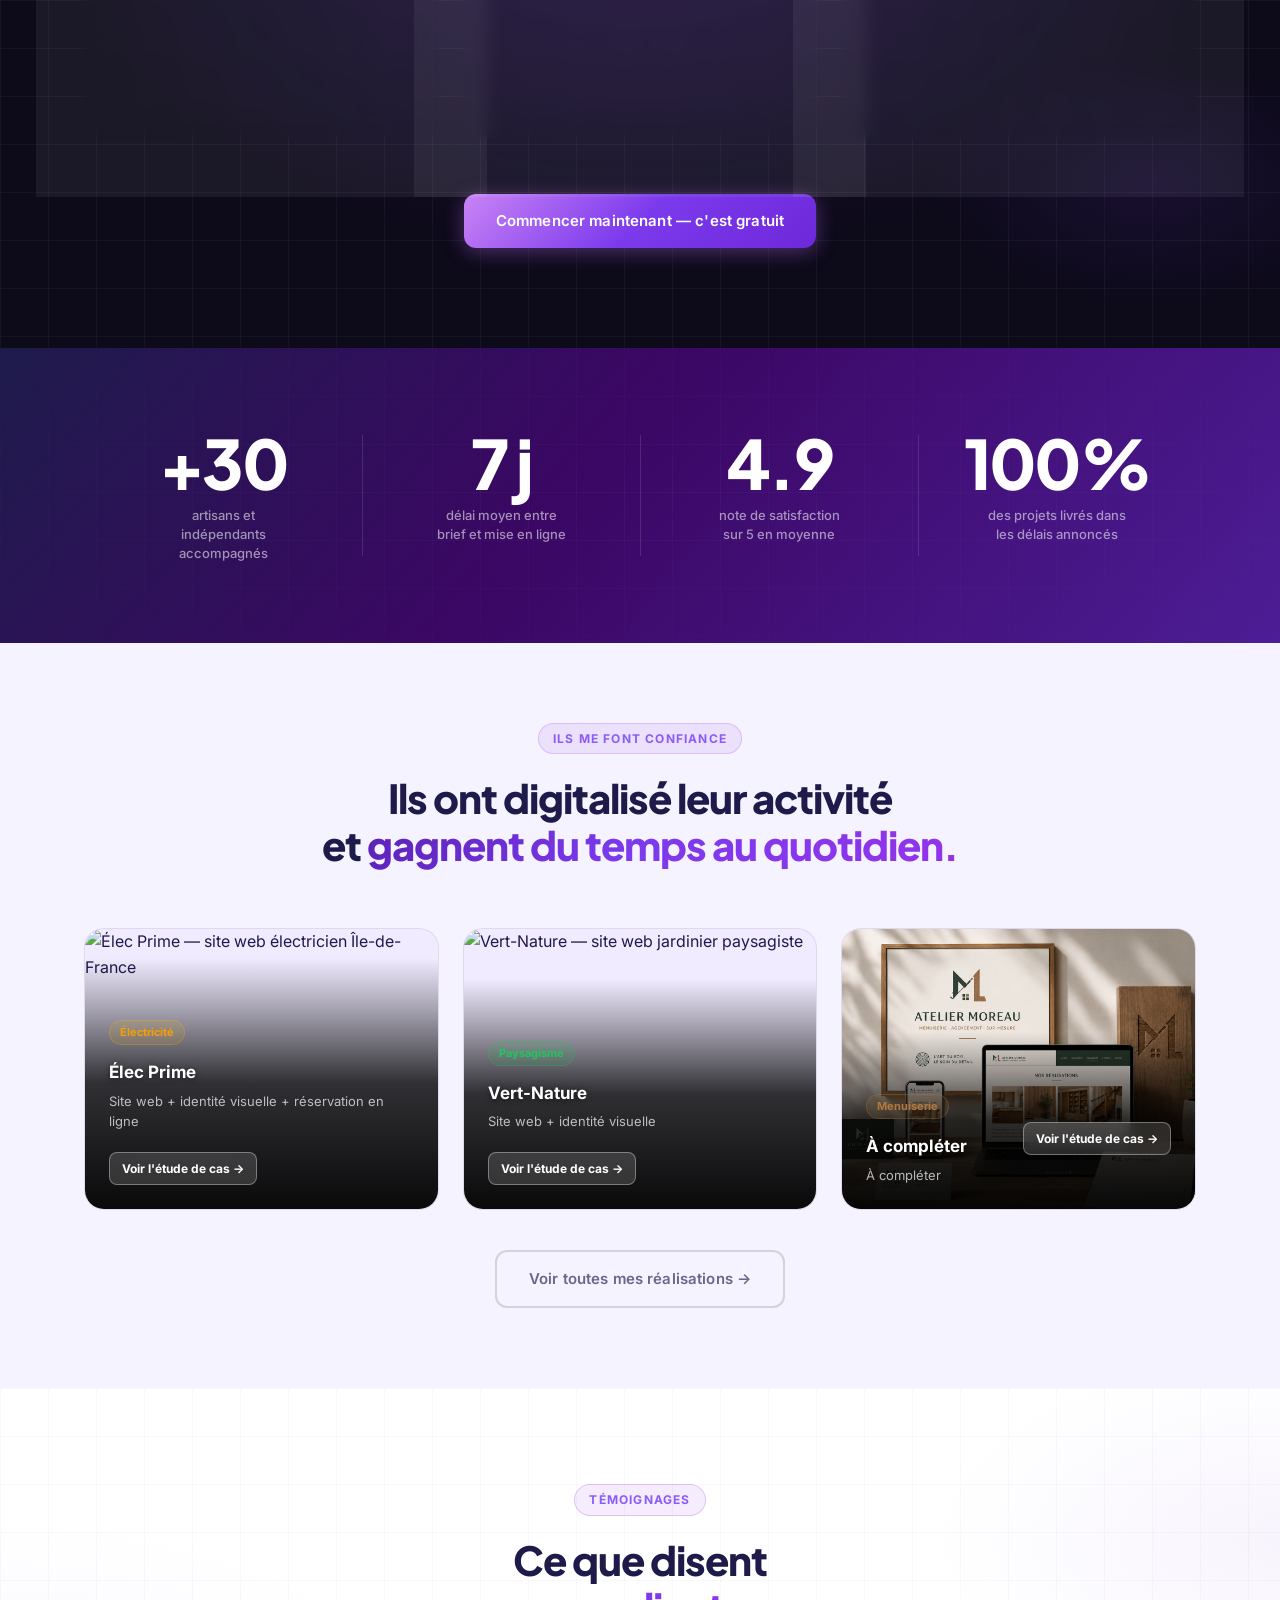
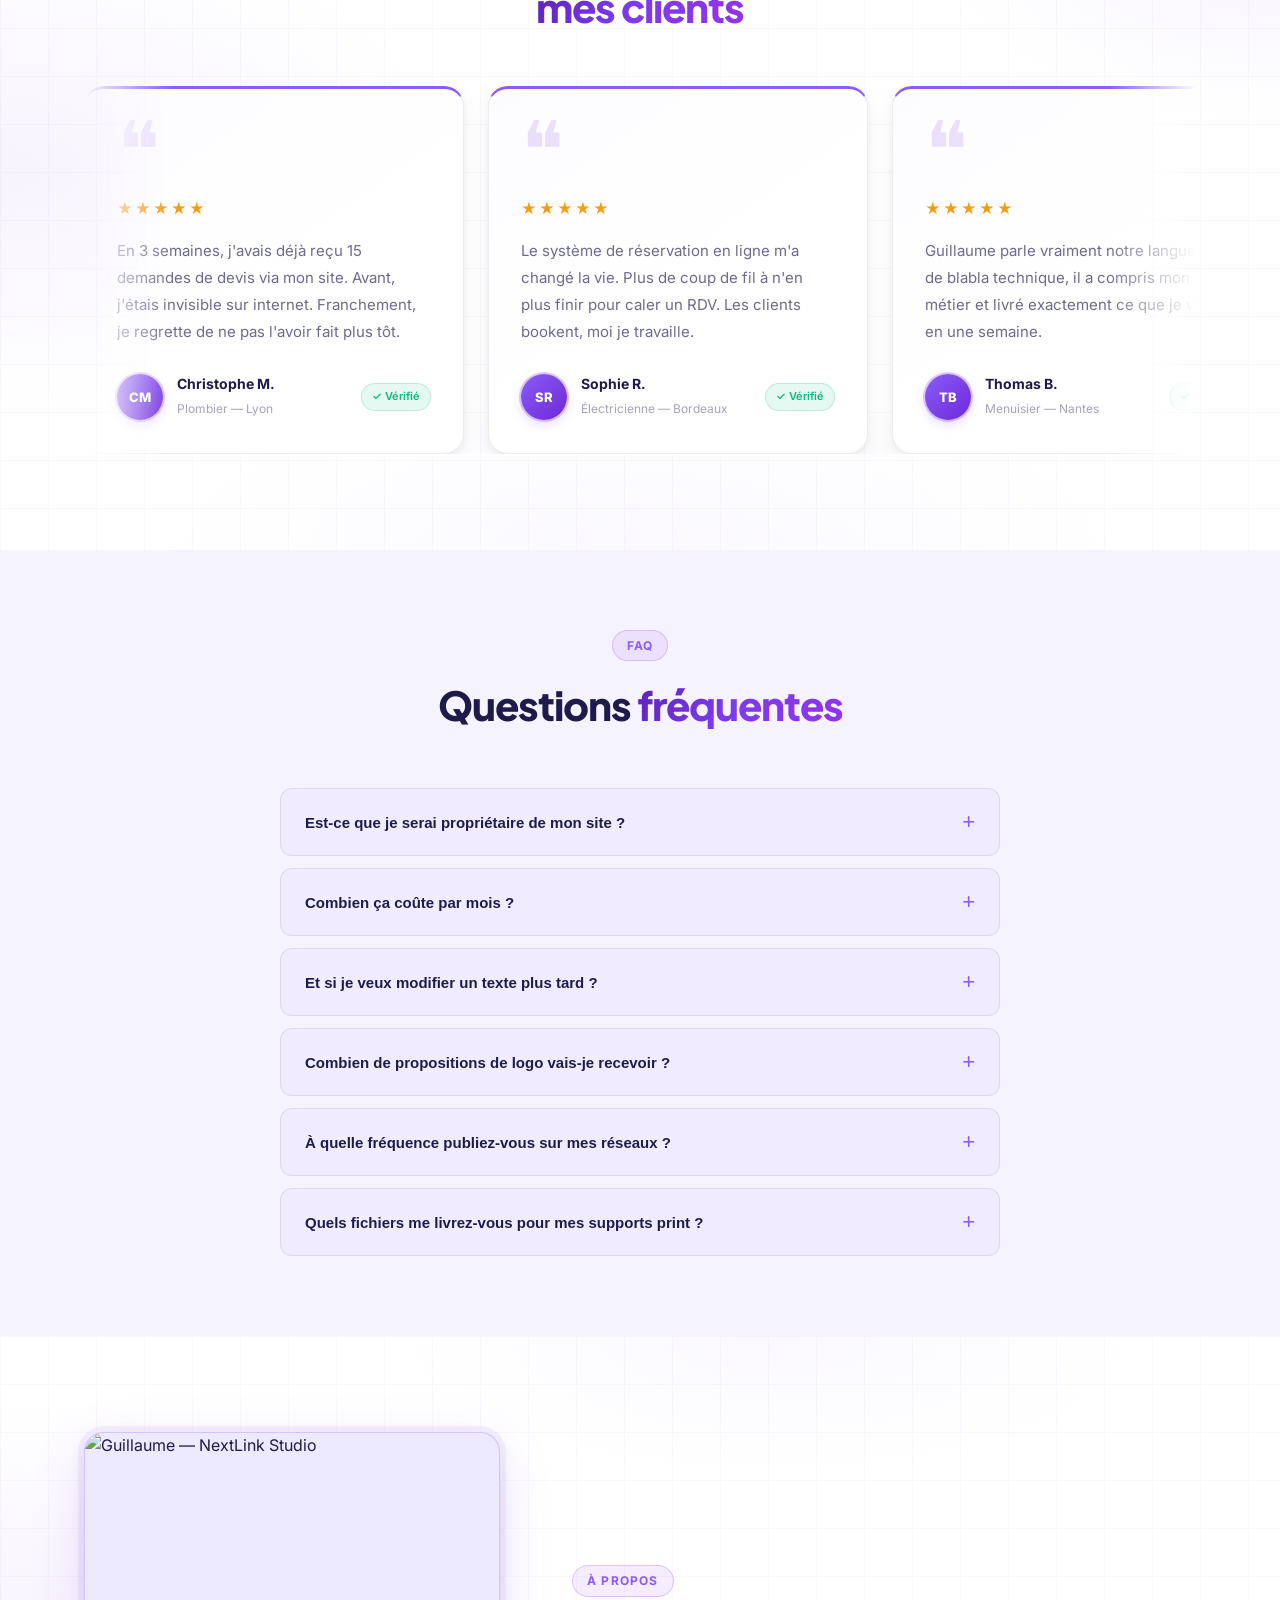
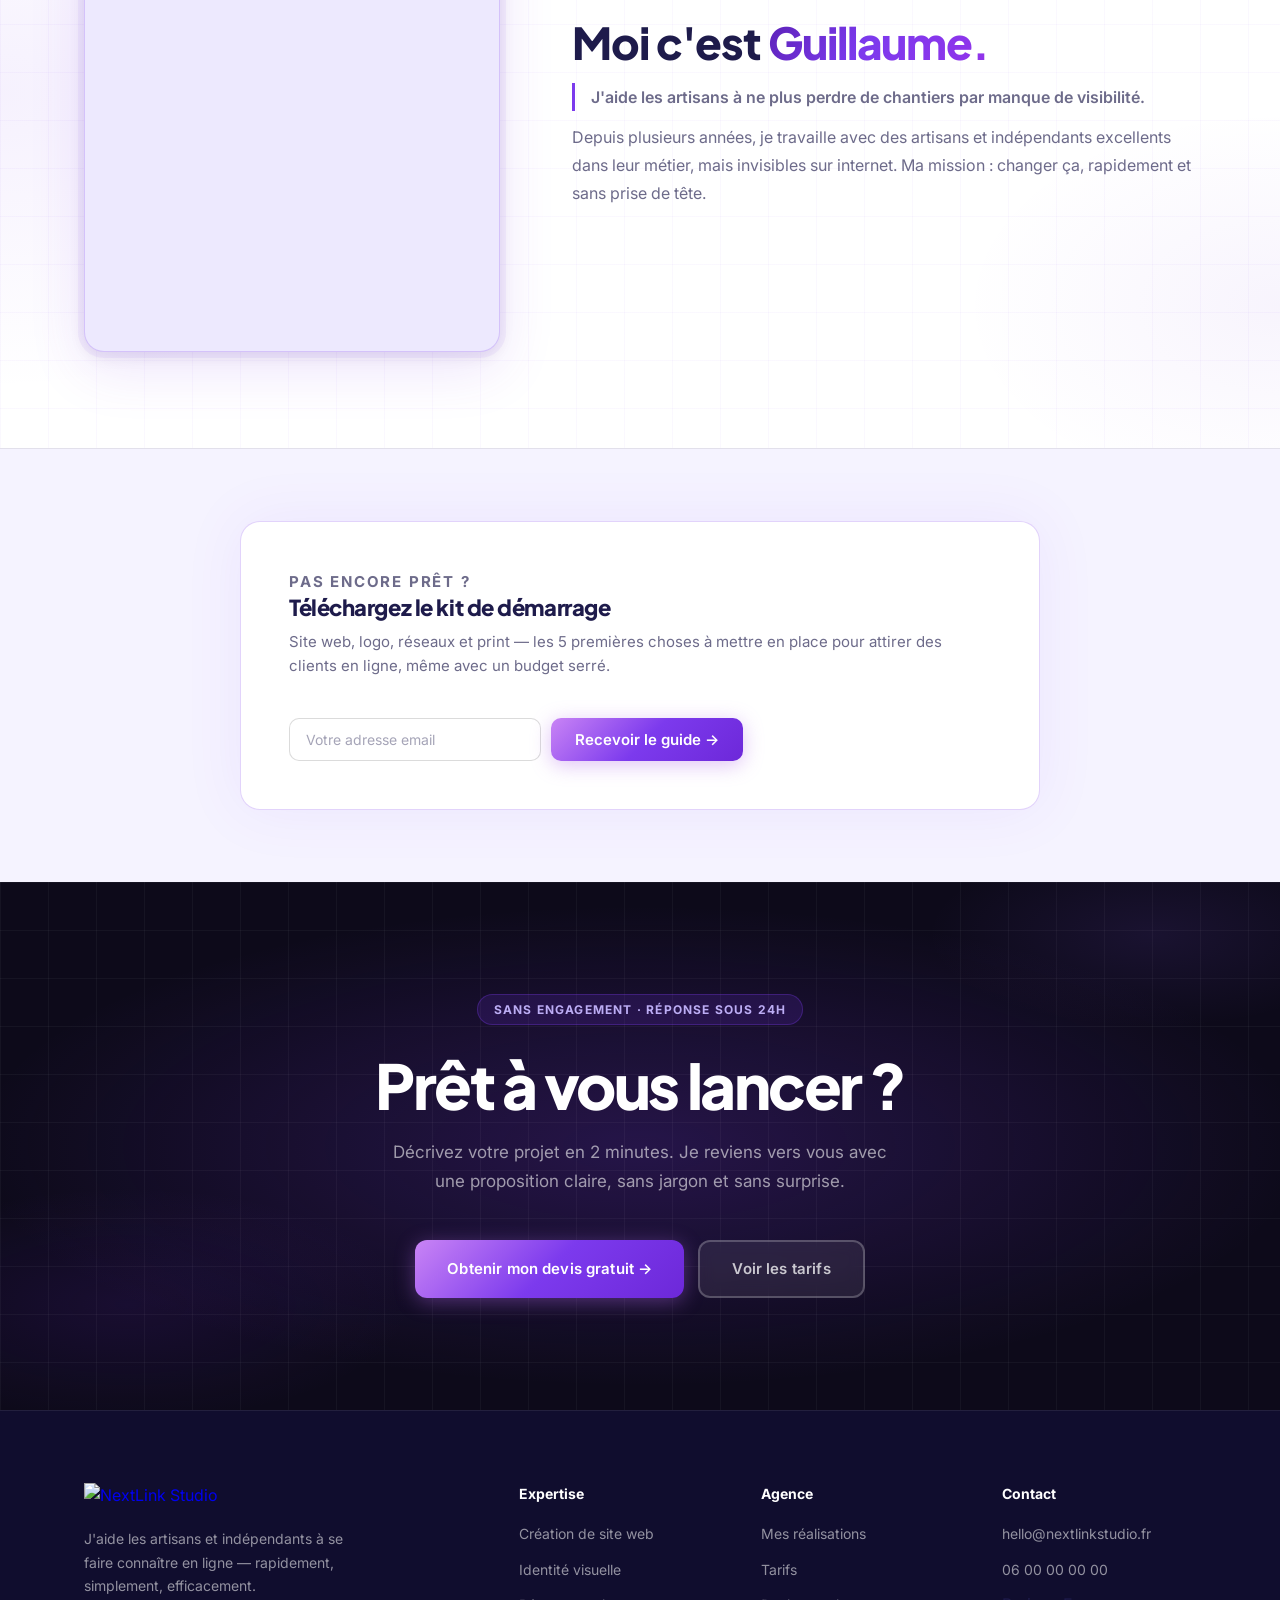
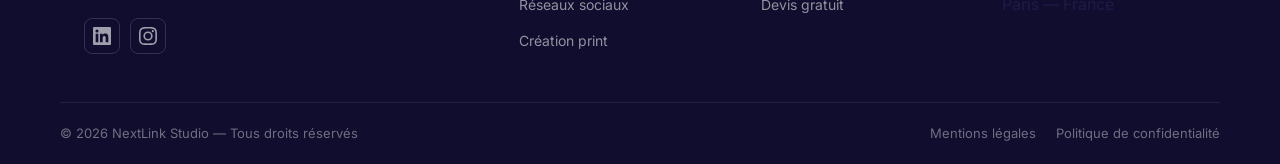
==== commit 8a1124fc: "change details" ====
--- a/index.html
+++ b/index.html
@@ -341,7 +341,7 @@
   <section class="realisations-preview">
     <div class="container">
       <div class="section-header">
-        <div class="section-badge">Réalisations</div>
+        <div class="section-badge">Ils me font confiance</div>
         <h2>Ils ont digitalisé leur activité<br />et <span class="gradient-text">gagnent du temps au quotidien.</span></h2>
       </div>
       <div class="portfolio-grid--triple">
@@ -566,7 +566,6 @@
           <h2 class="about-heading">Moi c'est <span class="gradient-text">Guillaume.</span></h2>
           <p class="about-lead">J'aide les artisans à ne plus perdre de chantiers par manque de visibilité.</p>
           <p>Depuis plusieurs années, je travaille avec des artisans et indépendants excellents dans leur métier, mais invisibles sur internet. Ma mission : changer ça, rapidement et sans prise de tête.</p>
-          <p>Pas encore prêt à vous lancer ? Commencez par le kit gratuit juste en dessous — 5 actions concrètes pour poser les bases de votre présence en ligne.</p>
         </div>
       </div>
     </div>
--- a/style.css
+++ b/style.css
@@ -741,7 +741,7 @@
   border: 1px solid var(--border);
   overflow: hidden;
   position: relative;
-  background: var(--bg-card);
+  background: var(--bg);
   transition: transform 0.28s cubic-bezier(0.22,1,0.36,1), box-shadow 0.28s ease;
 }
 .pain-card:hover { transform: translateY(-4px); }
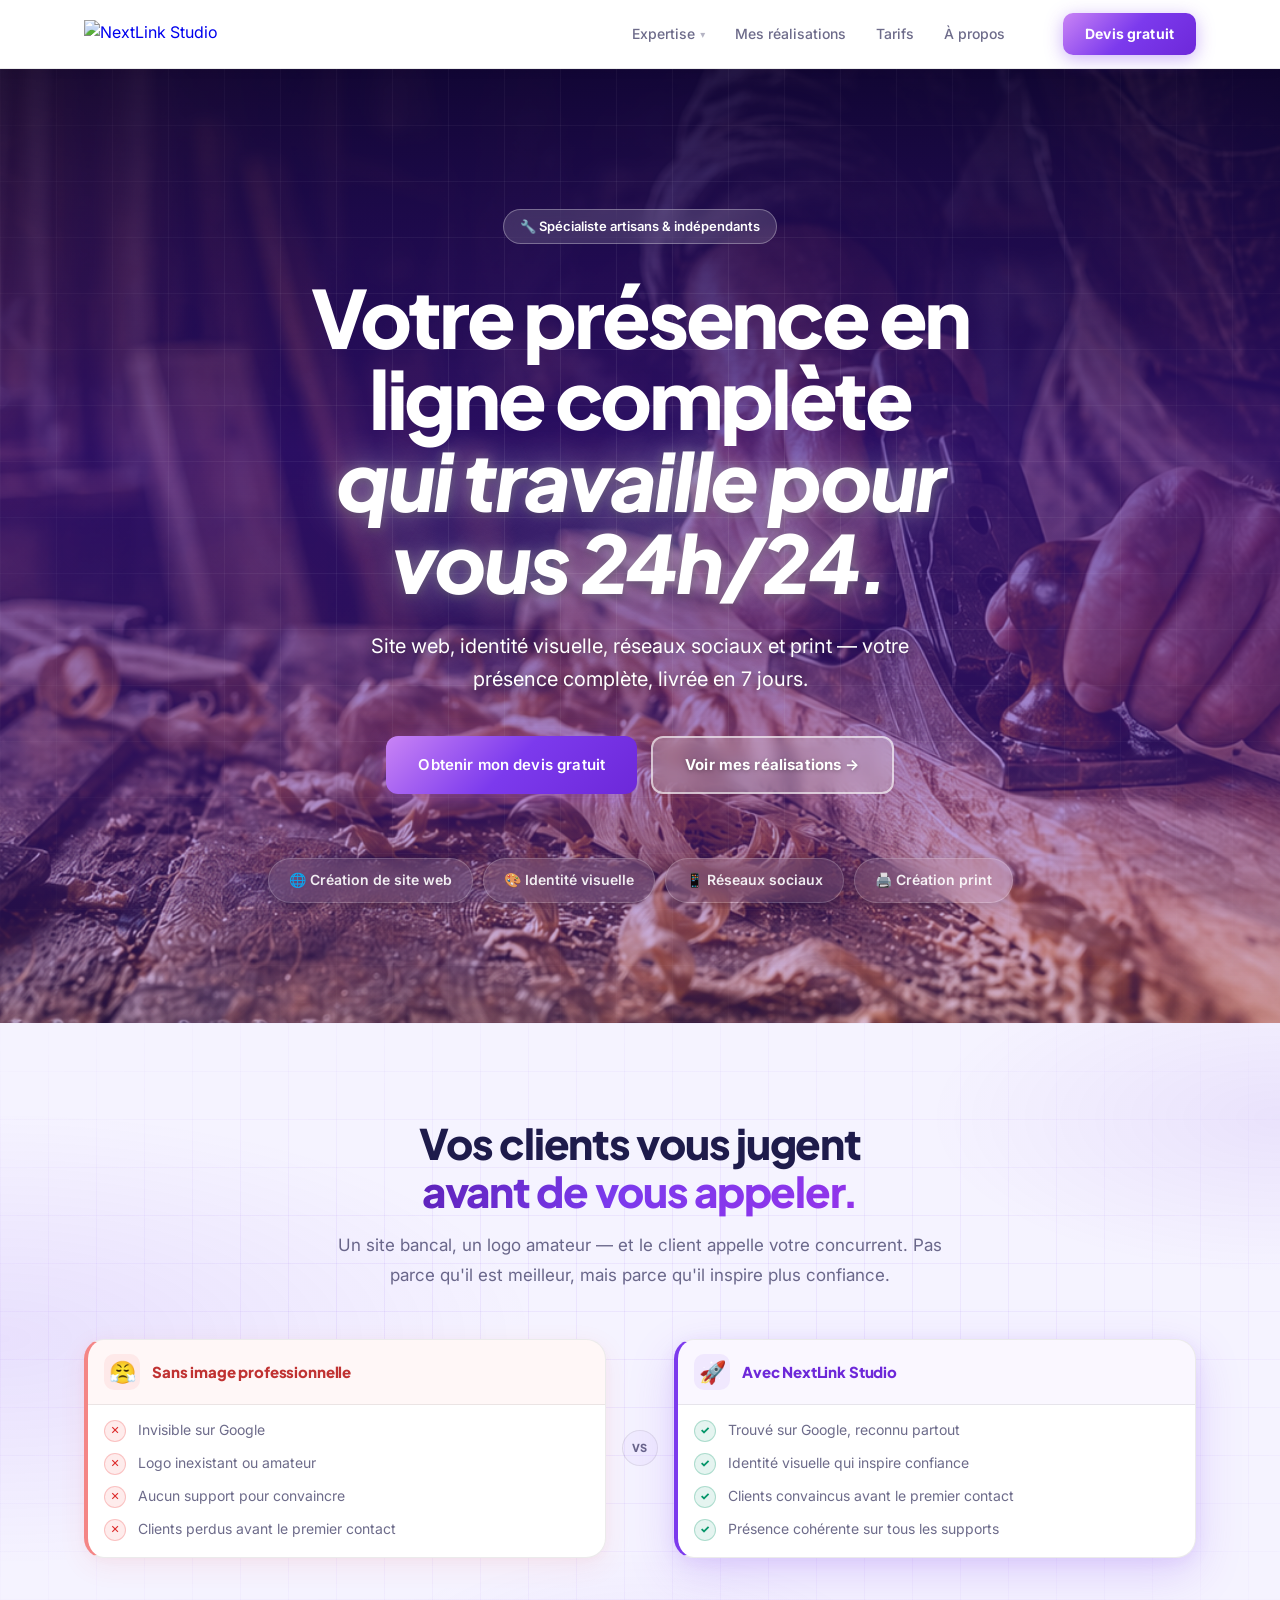
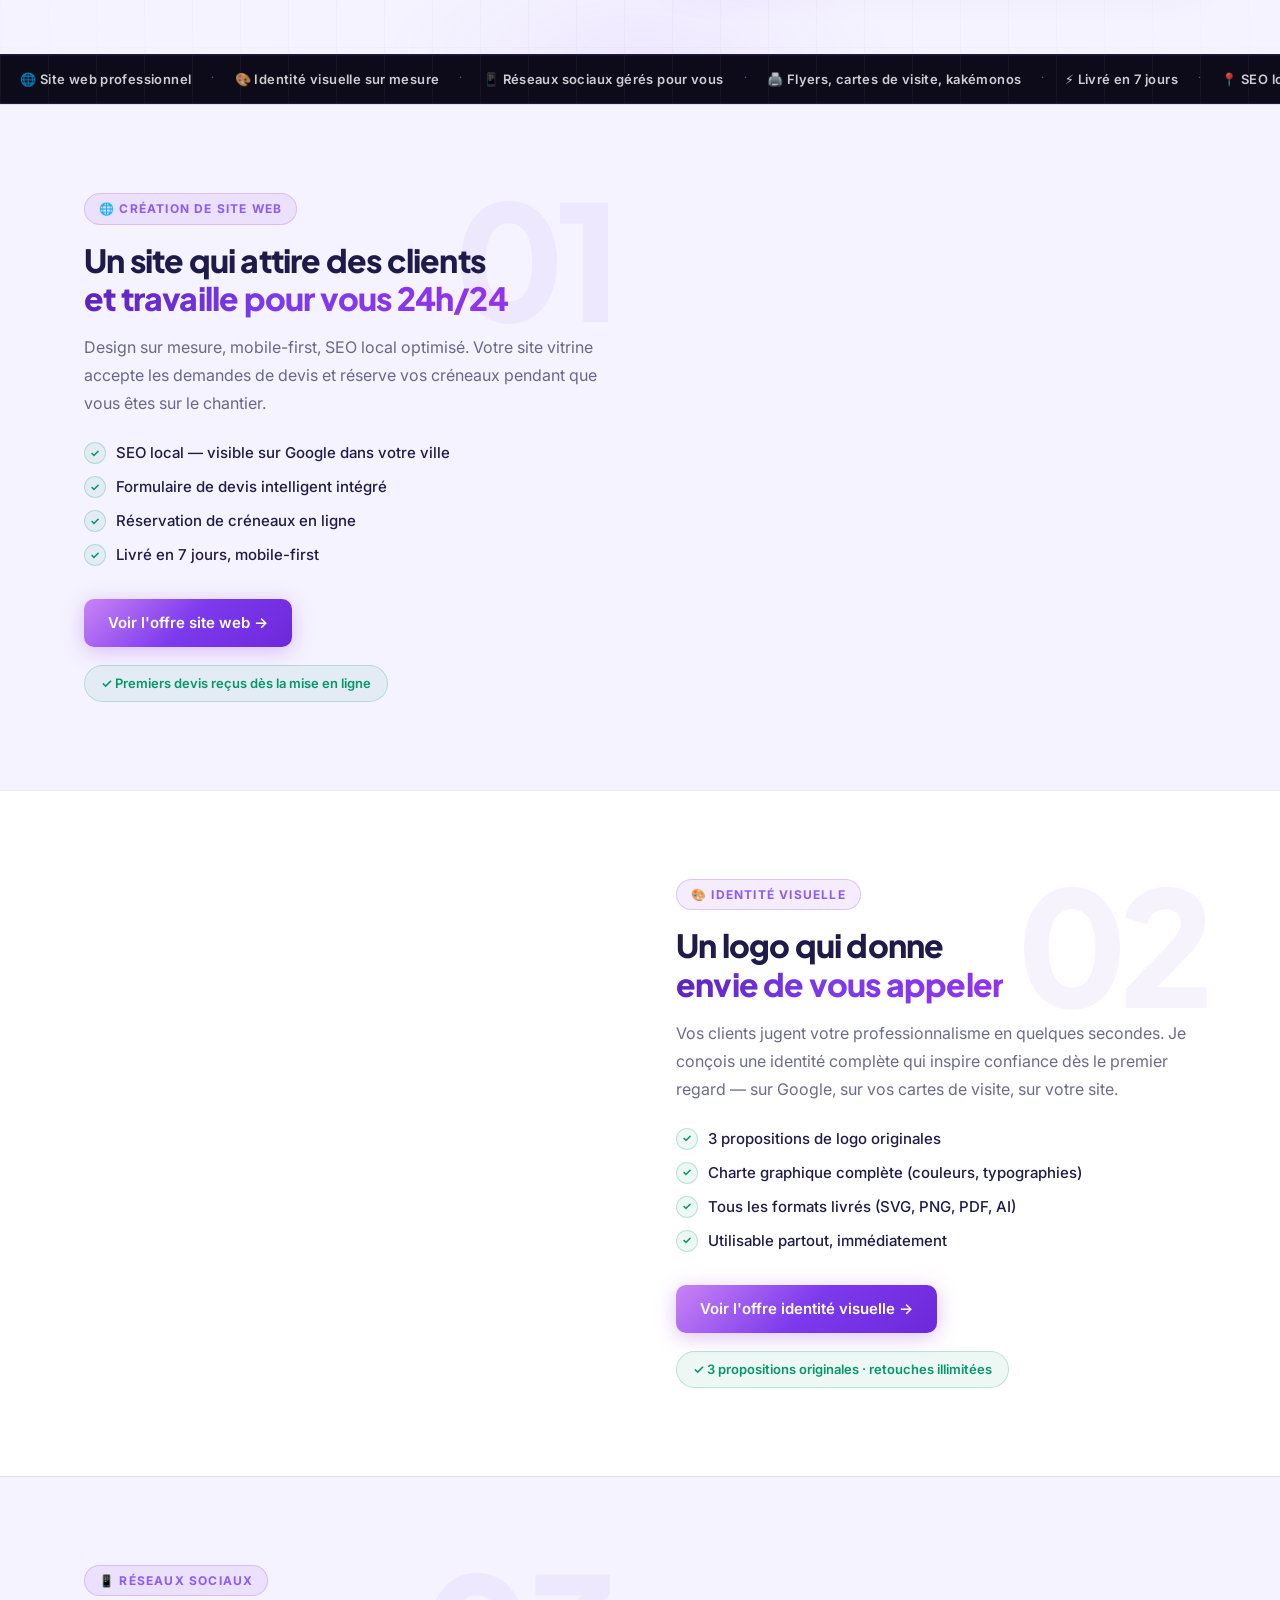
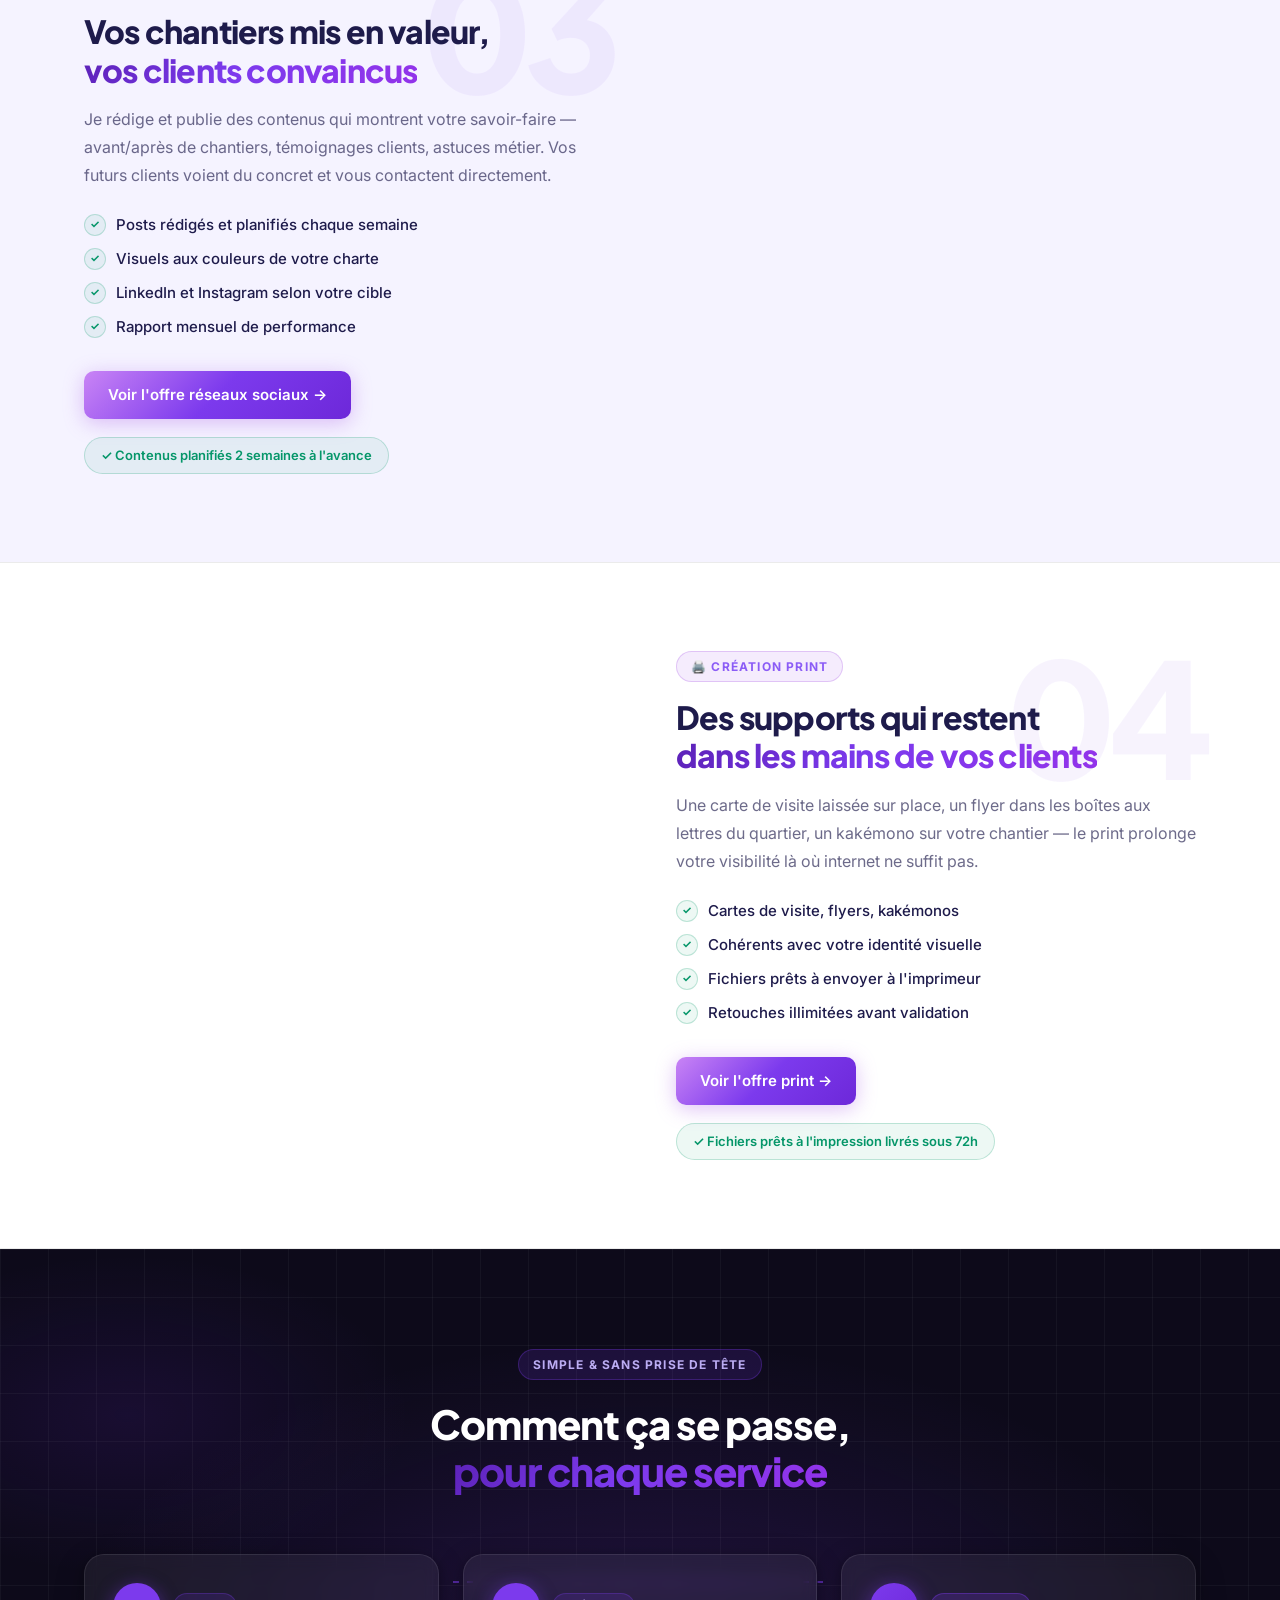
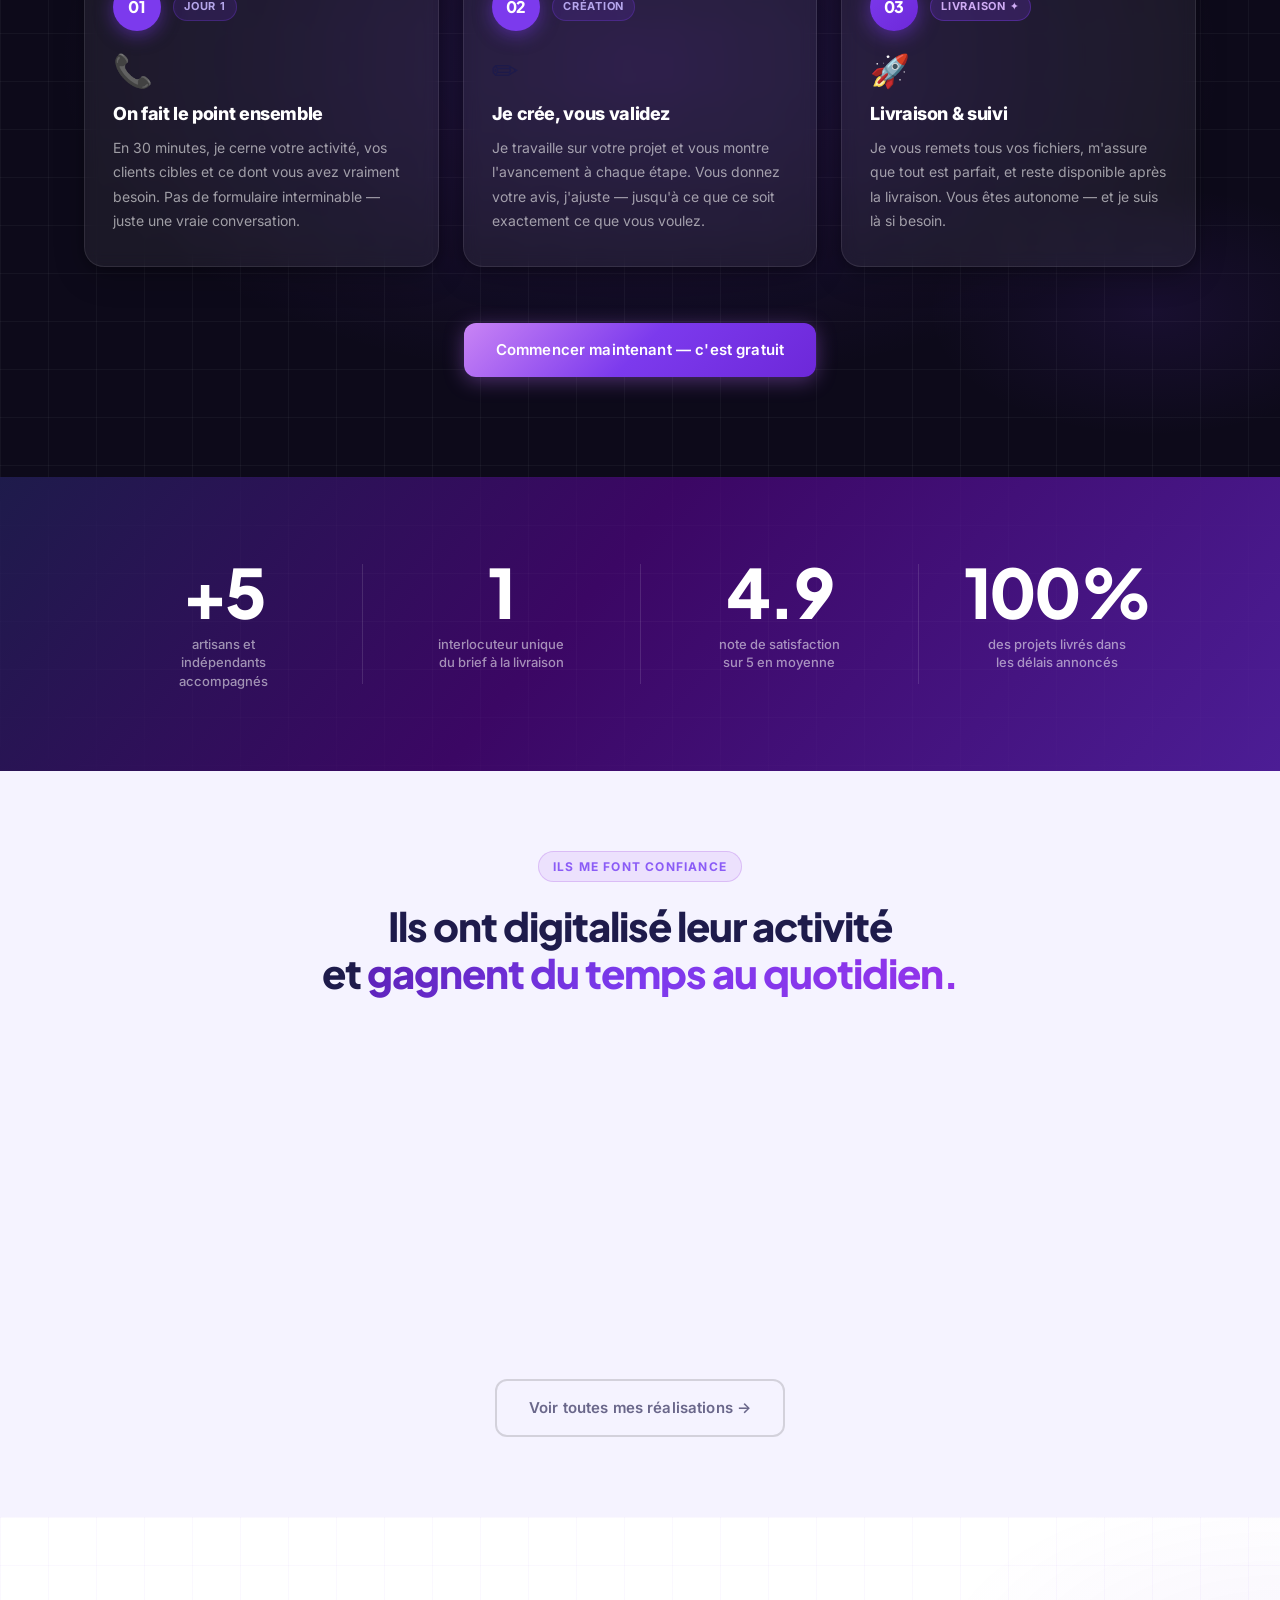
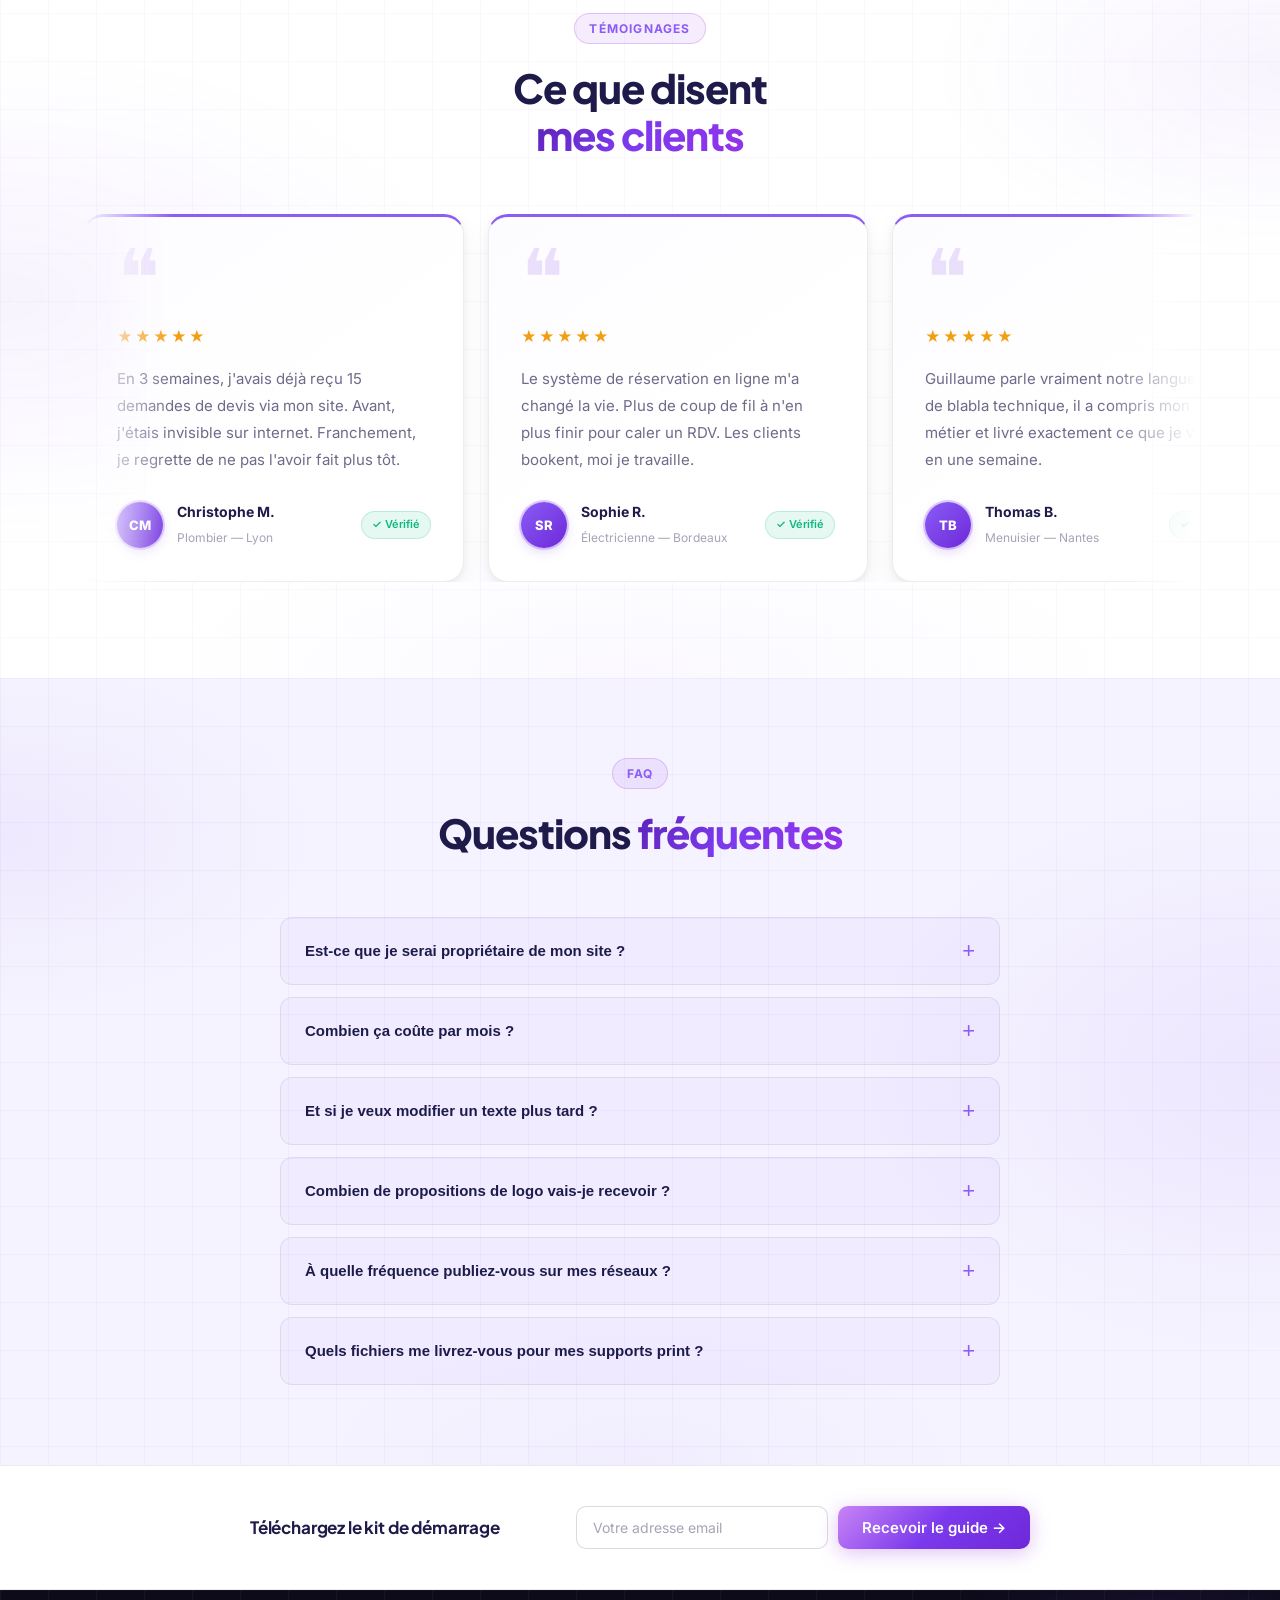
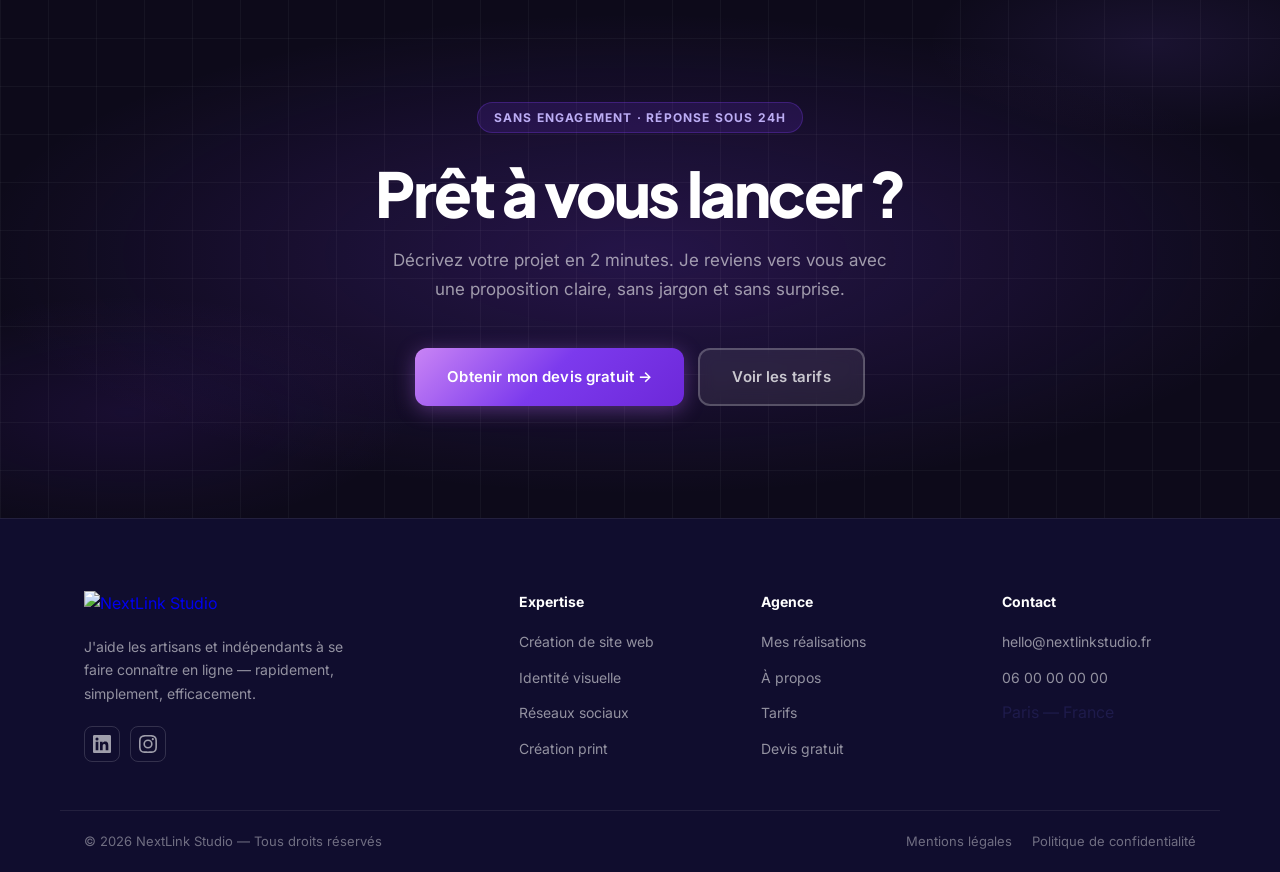
==== commit 01c7044d: "add changes" ====
--- a/index.html
+++ b/index.html
@@ -50,6 +50,7 @@
         </li>
         <li><a href="realisations.html">Mes réalisations</a></li>
         <li><a href="tarifs.html">Tarifs</a></li>
+        <li><a href="a-propos.html">À propos</a></li>
       </ul>
       <a href="devis.html" class="btn btn-primary nav-cta">Devis gratuit</a>
       <button class="menu-toggle" aria-label="Menu" onclick="toggleMenu()">
@@ -74,6 +75,7 @@
         </div>
         <a href="realisations.html" onclick="toggleMenu()"><span class="nm-num">02</span>Mes réalisations</a>
         <a href="tarifs.html" onclick="toggleMenu()"><span class="nm-num">03</span>Tarifs</a>
+        <a href="a-propos.html" onclick="toggleMenu()"><span class="nm-num">04</span>À propos</a>
       </div>
       <div class="nav-mobile-cta">
         <a href="devis.html" class="btn btn-primary" onclick="toggleMenu()">Devis gratuit →</a>
@@ -111,14 +113,11 @@
   <!-- PROBLÈME -->
   <section class="pain">
     <div class="container">
-    <div class="pain-grid">
-      <div class="pain-text">
-        <h2>Vos clients vous jugent<br /><span class="gradient-text">avant de vous appeler.</span></h2>
-        <p>Un site bancal, un logo amateur, aucune présence sur les réseaux — et le client appelle votre concurrent. Pas parce qu'il est meilleur que vous, mais parce qu'il inspire plus confiance.</p>
-        <p>NextLink Studio vous donne l'image que vous méritez — rapidement, sans prise de tête, à un prix juste.</p>
-        <a href="#services" class="btn btn-outline" style="margin-top:8px">Découvrir mes services →</a>
-      </div>
-      <div class="pain-cards">
+    <div class="pain-header">
+      <h2>Vos clients vous jugent<br /><span class="gradient-text">avant de vous appeler.</span></h2>
+      <p>Un site bancal, un logo amateur — et le client appelle votre concurrent. Pas parce qu'il est meilleur, mais parce qu'il inspire plus confiance.</p>
+    </div>
+    <div class="pain-cards">
         <div class="pain-card bad">
           <div class="pain-card-header">
             <div class="pain-card-icon">😤</div>
@@ -131,6 +130,7 @@
             <div class="pain-item"><span class="pi-icon bad">✕</span><span>Clients perdus avant le premier contact</span></div>
           </div>
         </div>
+        <div class="pain-vs">VS</div>
         <div class="pain-card good">
           <div class="pain-card-header">
             <div class="pain-card-icon">🚀</div>
@@ -144,7 +144,6 @@
           </div>
         </div>
       </div>
-    </div>
     </div>
   </section>
 
@@ -176,6 +175,7 @@
       <div class="container">
         <div class="spotlight-row">
           <div class="spotlight-text">
+            <span class="spotlight-num">01</span>
             <div class="section-badge">🌐 Création de site web</div>
             <h3>Un site qui attire des clients<br /><span class="gradient-text">et travaille pour vous 24h/24</span></h3>
             <p>Design sur mesure, mobile-first, SEO local optimisé. Votre site vitrine accepte les demandes de devis et réserve vos créneaux pendant que vous êtes sur le chantier.</p>
@@ -186,6 +186,7 @@
               <li><span class="sl-check">✓</span> Livré en 7 jours, mobile-first</li>
             </ul>
             <a href="site-web.html" class="btn btn-primary">Voir l'offre site web →</a>
+            <div class="spotlight-proof">✓ Premiers devis reçus dès la mise en ligne</div>
           </div>
           <div class="spotlight-visual">
             <img src="images/websites_images.png" alt="Exemples de sites web créés par NextLink Studio" class="spotlight-img" />
@@ -199,6 +200,7 @@
       <div class="container">
         <div class="spotlight-row spotlight-row--reverse">
           <div class="spotlight-text">
+            <span class="spotlight-num">02</span>
             <div class="section-badge">🎨 Identité visuelle</div>
             <h3>Un logo qui donne<br /><span class="gradient-text">envie de vous appeler</span></h3>
             <p>Vos clients jugent votre professionnalisme en quelques secondes. Je conçois une identité complète qui inspire confiance dès le premier regard — sur Google, sur vos cartes de visite, sur votre site.</p>
@@ -208,7 +210,8 @@
               <li><span class="sl-check">✓</span> Tous les formats livrés (SVG, PNG, PDF, AI)</li>
               <li><span class="sl-check">✓</span> Utilisable partout, immédiatement</li>
             </ul>
-            <a href="identite-visuelle.html" class="btn btn-outline">Voir l'offre identité visuelle →</a>
+            <a href="identite-visuelle.html" class="btn btn-primary">Voir l'offre identité visuelle →</a>
+            <div class="spotlight-proof">✓ 3 propositions originales · retouches illimitées</div>
           </div>
           <div class="spotlight-visual">
             <img src="images/logo_section.png" alt="Exemple d'identité visuelle — NextLink Studio" class="spotlight-img" />
@@ -222,6 +225,7 @@
       <div class="container">
         <div class="spotlight-row">
           <div class="spotlight-text">
+            <span class="spotlight-num">03</span>
             <div class="section-badge">📱 Réseaux sociaux</div>
             <h3>Vos chantiers mis en valeur,<br /><span class="gradient-text">vos clients convaincus</span></h3>
             <p>Je rédige et publie des contenus qui montrent votre savoir-faire — avant/après de chantiers, témoignages clients, astuces métier. Vos futurs clients voient du concret et vous contactent directement.</p>
@@ -231,7 +235,8 @@
               <li><span class="sl-check">✓</span> LinkedIn et Instagram selon votre cible</li>
               <li><span class="sl-check">✓</span> Rapport mensuel de performance</li>
             </ul>
-            <a href="posts-linkedin.html" class="btn btn-outline">Voir l'offre réseaux sociaux →</a>
+            <a href="posts-linkedin.html" class="btn btn-primary">Voir l'offre réseaux sociaux →</a>
+            <div class="spotlight-proof">✓ Contenus planifiés 2 semaines à l'avance</div>
           </div>
           <div class="spotlight-visual">
             <img src="images/reseau_sociaux_section.png" alt="Exemple de posts réseaux sociaux — NextLink Studio" class="spotlight-img" />
@@ -245,6 +250,7 @@
       <div class="container">
         <div class="spotlight-row spotlight-row--reverse">
           <div class="spotlight-text">
+            <span class="spotlight-num">04</span>
             <div class="section-badge">🖨️ Création print</div>
             <h3>Des supports qui restent<br /><span class="gradient-text">dans les mains de vos clients</span></h3>
             <p>Une carte de visite laissée sur place, un flyer dans les boîtes aux lettres du quartier, un kakémono sur votre chantier — le print prolonge votre visibilité là où internet ne suffit pas.</p>
@@ -254,7 +260,8 @@
               <li><span class="sl-check">✓</span> Fichiers prêts à envoyer à l'imprimeur</li>
               <li><span class="sl-check">✓</span> Retouches illimitées avant validation</li>
             </ul>
-            <a href="creation-print.html" class="btn btn-outline">Voir l'offre print →</a>
+            <a href="creation-print.html" class="btn btn-primary">Voir l'offre print →</a>
+            <div class="spotlight-proof">✓ Fichiers prêts à l'impression livrés sous 72h</div>
           </div>
           <div class="spotlight-visual">
             <img src="images/print_section.png" alt="Exemple de création print — NextLink Studio" class="spotlight-img" />
@@ -318,12 +325,12 @@
     <div class="container">
       <div class="resultats-grid">
         <div class="resultat-item">
-          <span class="resultat-num">+30</span>
+          <span class="resultat-num">+5</span>
           <span class="resultat-label">artisans et indépendants accompagnés</span>
         </div>
         <div class="resultat-item">
-          <span class="resultat-num">7 j</span>
-          <span class="resultat-label">délai moyen entre brief et mise en ligne</span>
+          <span class="resultat-num">1</span>
+          <span class="resultat-label">interlocuteur unique du brief à la livraison</span>
         </div>
         <div class="resultat-item">
           <span class="resultat-num">4.9</span>
@@ -378,8 +385,8 @@
           <div class="portfolio-featured-info">
             <div class="portfolio-featured-left">
               <span class="portfolio-tag portfolio-tag--wood">Menuiserie</span>
-              <h4>À compléter</h4>
-              <p>À compléter</p>
+              <h4>Atelier Moreau</h4>
+              <p>Identité visuelle</p>
             </div>
             <div class="portfolio-result portfolio-result--link">Voir l'étude de cas →</div>
           </div>
@@ -549,23 +556,6 @@
           <div class="faq-answer">
             <p>Vous recevez tous les fichiers prêts à envoyer à l'imprimeur : PDF haute résolution avec fonds perdus, fichiers sources modifiables (AI ou Canva), et les formats adaptés à chaque support (carte de visite, flyer A5, kakémono...).</p>
           </div>
-        </div>
-      </div>
-    </div>
-  </section>
-
-  <!-- QUI SOMMES-NOUS -->
-  <section class="about-section">
-    <div class="container">
-      <div class="about-grid">
-        <div class="about-photo-wrap">
-          <img src="images/guillaume.png" alt="Guillaume — NextLink Studio">
-        </div>
-        <div class="about-text">
-          <div class="section-badge">À propos</div>
-          <h2 class="about-heading">Moi c'est <span class="gradient-text">Guillaume.</span></h2>
-          <p class="about-lead">J'aide les artisans à ne plus perdre de chantiers par manque de visibilité.</p>
-          <p>Depuis plusieurs années, je travaille avec des artisans et indépendants excellents dans leur métier, mais invisibles sur internet. Ma mission : changer ça, rapidement et sans prise de tête.</p>
         </div>
       </div>
     </div>
@@ -636,6 +626,7 @@
         <h5>Agence</h5>
         <ul>
           <li><a href="realisations.html">Mes réalisations</a></li>
+          <li><a href="a-propos.html">À propos</a></li>
           <li><a href="tarifs.html">Tarifs</a></li>
           <li><a href="devis.html">Devis gratuit</a></li>
         </ul>
--- a/style.css
+++ b/style.css
@@ -666,13 +666,22 @@
 /* ── PAIN SECTION ── */
 .pain {
   padding: 96px 0;
-  background:
+  background: var(--bg-alt);
+  position: relative;
+  overflow: hidden;
+}
+.pain::after {
+  content: '';
+  position: absolute;
+  inset: 0;
+  background-image:
     linear-gradient(rgba(124,58,237,0.07) 1px, transparent 1px),
-    linear-gradient(90deg, rgba(124,58,237,0.07) 1px, transparent 1px),
-    var(--bg-alt);
-  background-size: 48px 48px, 48px 48px, auto;
-  position: relative;
-  overflow: hidden;
+    linear-gradient(90deg, rgba(124,58,237,0.07) 1px, transparent 1px);
+  background-size: 48px 48px;
+  -webkit-mask-image: radial-gradient(ellipse 80% 70% at 50% 50%, black 30%, transparent 100%);
+  mask-image: radial-gradient(ellipse 80% 70% at 50% 50%, black 30%, transparent 100%);
+  pointer-events: none;
+  z-index: 0;
 }
 .pain::before {
   content: '';
@@ -730,13 +739,15 @@
   to   { transform: translateX(-50%); }
 }
 
-.pain-grid { display: grid; grid-template-columns: 1fr 1fr; gap: 72px; align-items: center; position: relative; z-index: 2; }
-.pain-text h2 { font-family: 'Plus Jakarta Sans', sans-serif; font-size: clamp(28px,3.5vw,42px); font-weight: 800; line-height: 1.15; letter-spacing: -0.03em; color: var(--text); margin-bottom: 20px; }
-.pain-text p { color: var(--text-muted); font-size: 16px; line-height: 1.75; margin-bottom: 14px; }
-
-.pain-cards { display: flex; flex-direction: column; gap: 16px; }
+.pain-header { text-align: center; max-width: 620px; margin: 0 auto 48px; position: relative; z-index: 2; }
+.pain-header h2 { font-family: 'Plus Jakarta Sans', sans-serif; font-size: clamp(28px,3.5vw,42px); font-weight: 800; line-height: 1.15; letter-spacing: -0.03em; color: var(--text); margin-bottom: 16px; }
+.pain-header p { color: var(--text-muted); font-size: 17px; line-height: 1.75; }
+
+.pain-cards { display: flex; flex-direction: row; gap: 16px; align-items: center; position: relative; z-index: 2; }
 
 .pain-card {
+  flex: 1;
+  min-width: 0;
   border-radius: var(--radius-lg);
   border: 1px solid var(--border);
   overflow: hidden;
@@ -744,38 +755,55 @@
   background: var(--bg);
   transition: transform 0.28s cubic-bezier(0.22,1,0.36,1), box-shadow 0.28s ease;
 }
-.pain-card:hover { transform: translateY(-4px); }
+.pain-card.bad:hover  { transform: translateY(-4px); box-shadow: 0 4px 16px rgba(239,68,68,0.08), 0 16px 48px rgba(239,68,68,0.12); }
 
 .pain-card.bad {
   border-left: 4px solid rgba(239,68,68,0.65);
   box-shadow: 0 2px 8px rgba(239,68,68,0.04), 0 8px 28px rgba(239,68,68,0.08);
 }
-.pain-card.bad:hover {
-  box-shadow: 0 4px 16px rgba(239,68,68,0.08), 0 16px 48px rgba(239,68,68,0.12);
-}
 .pain-card.good {
   border-left: 4px solid var(--purple);
-  box-shadow: 0 2px 8px rgba(124,58,237,0.05), 0 8px 28px rgba(124,58,237,0.10);
+  box-shadow: 0 4px 16px rgba(124,58,237,0.10), 0 16px 48px rgba(124,58,237,0.18);
+  transform: translateY(-6px);
 }
 .pain-card.good:hover {
-  box-shadow: 0 4px 16px rgba(124,58,237,0.10), 0 16px 48px rgba(124,58,237,0.16);
+  box-shadow: 0 8px 32px rgba(124,58,237,0.16), 0 24px 64px rgba(124,58,237,0.22);
+  transform: translateY(-10px);
+}
+
+.pain-vs {
+  display: flex;
+  align-items: center;
+  justify-content: center;
+  flex-shrink: 0;
+  width: 36px;
+  height: 36px;
+  border-radius: 50%;
+  background: var(--bg-card);
+  border: 1px solid var(--border);
+  font-family: 'Plus Jakarta Sans', sans-serif;
+  font-size: 11px;
+  font-weight: 800;
+  letter-spacing: 0.04em;
+  color: var(--text-muted);
+  align-self: center;
 }
 
 .pain-card-header {
   display: flex;
   align-items: center;
-  gap: 14px;
-  padding: 18px 22px 18px 20px;
+  gap: 12px;
+  padding: 14px 16px 14px 16px;
   border-bottom: 1px solid var(--border);
 }
 .pain-card.bad  .pain-card-header { background: rgba(239,68,68,0.04); }
 .pain-card.good .pain-card-header { background: rgba(124,58,237,0.04); }
 
 .pain-card-icon {
-  font-size: 26px;
+  font-size: 22px;
   line-height: 1;
-  width: 44px; height: 44px;
-  border-radius: 12px;
+  width: 36px; height: 36px;
+  border-radius: 10px;
   display: flex; align-items: center; justify-content: center;
   flex-shrink: 0;
 }
@@ -792,7 +820,7 @@
 .pain-card.bad  .pain-card-label { color: rgba(185,28,28,0.9); }
 .pain-card.good .pain-card-label { color: var(--purple-dark); }
 
-.pain-card-items { padding: 18px 22px 22px; display: flex; flex-direction: column; gap: 12px; }
+.pain-card-items { padding: 14px 16px 16px; display: flex; flex-direction: column; gap: 10px; }
 .pain-item { display: flex; align-items: flex-start; gap: 12px; font-size: 14px; color: var(--text-muted); line-height: 1.5; }
 
 .pi-icon {
@@ -1080,6 +1108,13 @@
 @media (max-width: 900px) { .portfolio-grid--triple { grid-template-columns: repeat(2, 1fr); } }
 @media (max-width: 600px) { .portfolio-grid--triple { grid-template-columns: 1fr; } }
 .portfolio-grid--triple .portfolio-featured-img img { height: 280px; }
+.portfolio-grid--triple .portfolio-featured-info {
+  flex-direction: column;
+  align-items: flex-start;
+  gap: 10px;
+  padding-bottom: 20px;
+}
+.portfolio-grid--triple .portfolio-result--link { align-self: flex-start; }
 .portfolio-tag--wood { background: rgba(180,120,60,0.12); color: #b4783c; border-color: rgba(180,120,60,0.28); }
 .portfolio-card--featured {
   display: block;
@@ -1451,7 +1486,7 @@
 .footer-links a:hover { color: #fff; }
 .footer-bottom {
   display: flex; align-items: center; justify-content: space-between;
-  padding: 20px 0;
+  padding: 20px 24px;
   border-top: 1px solid rgba(255,255,255,0.08);
   flex-wrap: wrap; gap: 12px;
 }
@@ -2235,6 +2270,18 @@
 
 /* ── RÉALISATIONS PREVIEW (accueil) ── */
 .realisations-preview { padding: 80px 0; background: var(--bg-alt); }
+.realisations-preview .portfolio-card--featured {
+  opacity: 0;
+  transform: translateY(36px);
+  transition: opacity 0.65s cubic-bezier(0.22,1,0.36,1), transform 0.65s cubic-bezier(0.22,1,0.36,1);
+}
+.realisations-preview .portfolio-grid--triple.is-visible .portfolio-card--featured {
+  opacity: 1;
+  transform: translateY(0);
+}
+.realisations-preview .portfolio-grid--triple.is-visible .portfolio-card--featured:nth-child(1) { transition-delay: 0s; }
+.realisations-preview .portfolio-grid--triple.is-visible .portfolio-card--featured:nth-child(2) { transition-delay: 0.15s; }
+.realisations-preview .portfolio-grid--triple.is-visible .portfolio-card--featured:nth-child(3) { transition-delay: 0.30s; }
 .realisations-preview .portfolio-featured-info {
   opacity: 1;
   transform: translateY(0);
@@ -2272,6 +2319,20 @@
 
 /* ── PORTFOLIO FULL ── */
 .realisations-full { padding: 48px 0 96px; background: var(--bg); }
+.realisations-full .portfolio-featured-info {
+  opacity: 1;
+  transform: translateY(0);
+  background: linear-gradient(to top, rgba(0,0,0,0.96) 0%, rgba(0,0,0,0.80) 50%, rgba(0,0,0,0.30) 80%, transparent 100%);
+  padding-top: 60px;
+}
+.realisations-full .portfolio-result--link {
+  background: rgba(255,255,255,0.15);
+  border-color: rgba(255,255,255,0.35);
+  color: #ffffff;
+  backdrop-filter: blur(8px);
+  -webkit-backdrop-filter: blur(8px);
+  white-space: nowrap;
+}
 .portfolio-grid-full { display: grid; grid-template-columns: repeat(2, 1fr); gap: 28px; }
 .portfolio-card-full {
   background: var(--bg-card);
@@ -2369,7 +2430,35 @@
 .option-item span:last-child { font-size: 13px; color: var(--purple-vivid); font-weight: 600; }
 
 /* ── FAQ ── */
-.faq-section { padding: 80px 0; background: var(--bg-alt); }
+.faq-section {
+  padding: 80px 0;
+  background: var(--bg-alt);
+  position: relative;
+  overflow: hidden;
+}
+.faq-section::before {
+  content: '';
+  position: absolute;
+  inset: 0;
+  background:
+    radial-gradient(ellipse 55% 60% at 100% 50%, rgba(124,58,237,0.07) 0%, transparent 60%),
+    radial-gradient(ellipse 45% 40% at 0% 20%, rgba(109,40,217,0.05) 0%, transparent 55%),
+    radial-gradient(ellipse 50% 35% at 50% 100%, rgba(139,92,246,0.04) 0%, transparent 50%);
+  pointer-events: none;
+  z-index: 0;
+}
+.faq-section::after {
+  content: '';
+  position: absolute;
+  inset: 0;
+  background-image:
+    linear-gradient(rgba(124,58,237,0.05) 1px, transparent 1px),
+    linear-gradient(90deg, rgba(124,58,237,0.05) 1px, transparent 1px);
+  background-size: 48px 48px;
+  pointer-events: none;
+  z-index: 0;
+}
+.faq-section .container { position: relative; z-index: 1; }
 .faq-list { max-width: 720px; margin: 0 auto; display: flex; flex-direction: column; gap: 12px; }
 .faq-item {
   background: var(--bg-card);
@@ -2607,7 +2696,7 @@
   .pricing-grid      { grid-template-columns: 1fr; max-width: 420px; margin-left: auto; margin-right: auto; }
   .testimonial { width: 300px; }
   .footer-inner      { grid-template-columns: 1fr 1fr; }
-  .pain-grid         { grid-template-columns: 1fr; gap: 40px; }
+  .pain-cards        { flex-direction: column; align-items: stretch; }
   .steps             { grid-template-columns: 1fr; }
   .steps::before     { display: none; }
   .contact-grid      { grid-template-columns: 1fr; }
@@ -2748,6 +2837,21 @@
 }
 .about-text p { color: var(--text-muted); font-size: 16px; line-height: 1.75; margin-bottom: 12px; }
 
+.about-stats-row { display: flex; gap: 32px; margin-top: 32px; padding-top: 28px; border-top: 1px solid var(--border); }
+.about-stat { display: flex; flex-direction: column; gap: 4px; }
+.about-stat-num { font-family: 'Plus Jakarta Sans', sans-serif; font-size: 28px; font-weight: 800; color: var(--purple-vivid); letter-spacing: -0.03em; }
+.about-stat-label { font-size: 13px; color: var(--text-muted); }
+
+.about-values { padding: 96px 0; background: var(--bg-alt); position: relative; overflow: hidden; }
+.about-values::before { content: ''; position: absolute; inset: 0; background: radial-gradient(ellipse 60% 50% at 50% 0%, rgba(124,58,237,0.08) 0%, transparent 60%); pointer-events: none; }
+.about-values .container { position: relative; z-index: 1; }
+.about-values-grid { display: grid; grid-template-columns: repeat(3, 1fr); gap: 24px; margin-top: 48px; }
+.about-value-card { background: var(--bg-card); border: 1px solid var(--border); border-radius: var(--radius-lg); padding: 32px 28px; transition: transform 0.28s cubic-bezier(0.22,1,0.36,1), box-shadow 0.28s ease; }
+.about-value-card:hover { transform: translateY(-4px); box-shadow: 0 8px 32px rgba(124,58,237,0.10); }
+.about-value-icon { font-size: 32px; margin-bottom: 16px; }
+.about-value-card h3 { font-family: 'Plus Jakarta Sans', sans-serif; font-size: 18px; font-weight: 700; color: var(--text); margin-bottom: 10px; }
+.about-value-card p { font-size: 15px; color: var(--text-muted); line-height: 1.7; }
+
 /* ── BOOKING MOCKUP ── */
 .mockup-feature { margin-top: 16px; padding-top: 72px; border-top: 1px solid var(--border); }
 .mockup-feature-section { padding: 80px 0; background: var(--bg-alt); border-top: 1px solid var(--border); }
@@ -3011,22 +3115,18 @@
 
 /* ── LEAD MAGNET ── */
 .lead-magnet {
-  padding: 72px 0;
-  background: var(--bg-alt);
+  padding: 40px 0;
+  background: var(--bg);
   border-top: 1px solid var(--border);
+  border-bottom: 1px solid var(--border);
 }
 .lead-magnet-inner {
-  max-width: 800px;
+  max-width: 780px;
   margin: 0 auto;
-  background: var(--bg);
-  border: 1px solid var(--border-purple);
-  border-radius: var(--radius-lg);
-  padding: 48px;
-  display: flex;
-  align-items: center;
-  gap: 40px;
+  display: flex;
+  align-items: center;
+  gap: 32px;
   flex-wrap: wrap;
-  box-shadow: 0 0 60px rgba(124,58,237,0.08);
 }
 .lead-magnet-text { flex: 1; min-width: 240px; }
 .lead-magnet-eyebrow {
@@ -3035,18 +3135,18 @@
   text-transform: uppercase;
   letter-spacing: .12em;
   color: var(--purple-vivid);
-  margin-bottom: 8px;
+  margin-bottom: 6px;
 }
 .lead-magnet-text h3 {
   font-family: 'Plus Jakarta Sans', sans-serif;
-  font-size: 22px;
-  font-weight: 800;
+  font-size: 17px;
+  font-weight: 700;
   color: var(--text);
-  letter-spacing: -0.02em;
-  margin-bottom: 8px;
-  line-height: 1.25;
-}
-.lead-magnet-text p { font-size: 15px; color: var(--text-muted); line-height: 1.6; margin: 0; }
+  letter-spacing: -0.01em;
+  margin-bottom: 0;
+  line-height: 1.3;
+}
+.lead-magnet-text p { display: none; }
 .lead-magnet-form { display: flex; gap: 10px; flex-wrap: wrap; flex-shrink: 0; }
 .lead-magnet-input {
   flex: 1;
@@ -3079,10 +3179,13 @@
   .about-photo-wrap { aspect-ratio: 3/4; max-height: 420px; }
   .about-photo-wrap img { object-position: top center; }
   .bm-sidebar { display: none; }
+  .about-values-grid { grid-template-columns: 1fr; }
+  .about-stats-row { gap: 20px; flex-wrap: wrap; }
 }
 @media (max-width: 600px) {
   .about-section { padding: 60px 0; }
-  .lead-magnet-inner { flex-direction: column; align-items: flex-start; padding: 28px 24px; }
+  .lead-magnet-inner { flex-direction: column; align-items: center; text-align: center; }
+  .lead-magnet-form { justify-content: center; }
   .lead-magnet-form { width: 100%; flex-direction: column; }
   .lead-magnet-input { width: 100%; }
   .lead-magnet-form .btn { width: 100%; }
@@ -3114,6 +3217,37 @@
 }
 .spotlight-row--reverse .spotlight-text  { order: 2; }
 .spotlight-row--reverse .spotlight-visual { order: 1; }
+
+.spotlight-text { position: relative; }
+.spotlight-num {
+  position: absolute;
+  top: -16px;
+  right: -8px;
+  font-family: 'Plus Jakarta Sans', sans-serif;
+  font-size: 160px;
+  font-weight: 900;
+  line-height: 1;
+  letter-spacing: -0.06em;
+  color: var(--purple);
+  opacity: 0.055;
+  pointer-events: none;
+  user-select: none;
+  z-index: 0;
+}
+.spotlight-text > *:not(.spotlight-num) { position: relative; z-index: 1; }
+
+.spotlight-proof {
+  display: block;
+  width: fit-content;
+  margin-top: 18px;
+  font-size: 13px;
+  font-weight: 600;
+  color: var(--success);
+  background: var(--success-bg);
+  border: 1px solid var(--success-border);
+  border-radius: 99px;
+  padding: 7px 16px;
+}
 
 .spotlight-text .section-badge { margin-bottom: 16px; }
 .spotlight-text h3 {
@@ -3131,6 +3265,25 @@
   line-height: 1.75;
   margin-bottom: 24px;
 }
+/* ── SPOTLIGHT VISUAL ANIMATION ── */
+.spotlight-visual {
+  opacity: 0;
+  transform: translateX(44px);
+  transition: opacity 0.75s cubic-bezier(0.22,1,0.36,1), transform 0.75s cubic-bezier(0.22,1,0.36,1);
+}
+.spotlight-row--reverse .spotlight-visual {
+  transform: translateX(-44px);
+}
+.spotlight-visual.is-visible {
+  opacity: 1;
+  transform: translateX(0);
+  animation: spotlight-float 5s ease-in-out 0.75s infinite;
+}
+@keyframes spotlight-float {
+  0%, 100% { transform: translateY(0px); }
+  50%       { transform: translateY(-8px); }
+}
+
 .spotlight-img {
   width: 100%;
   height: auto;
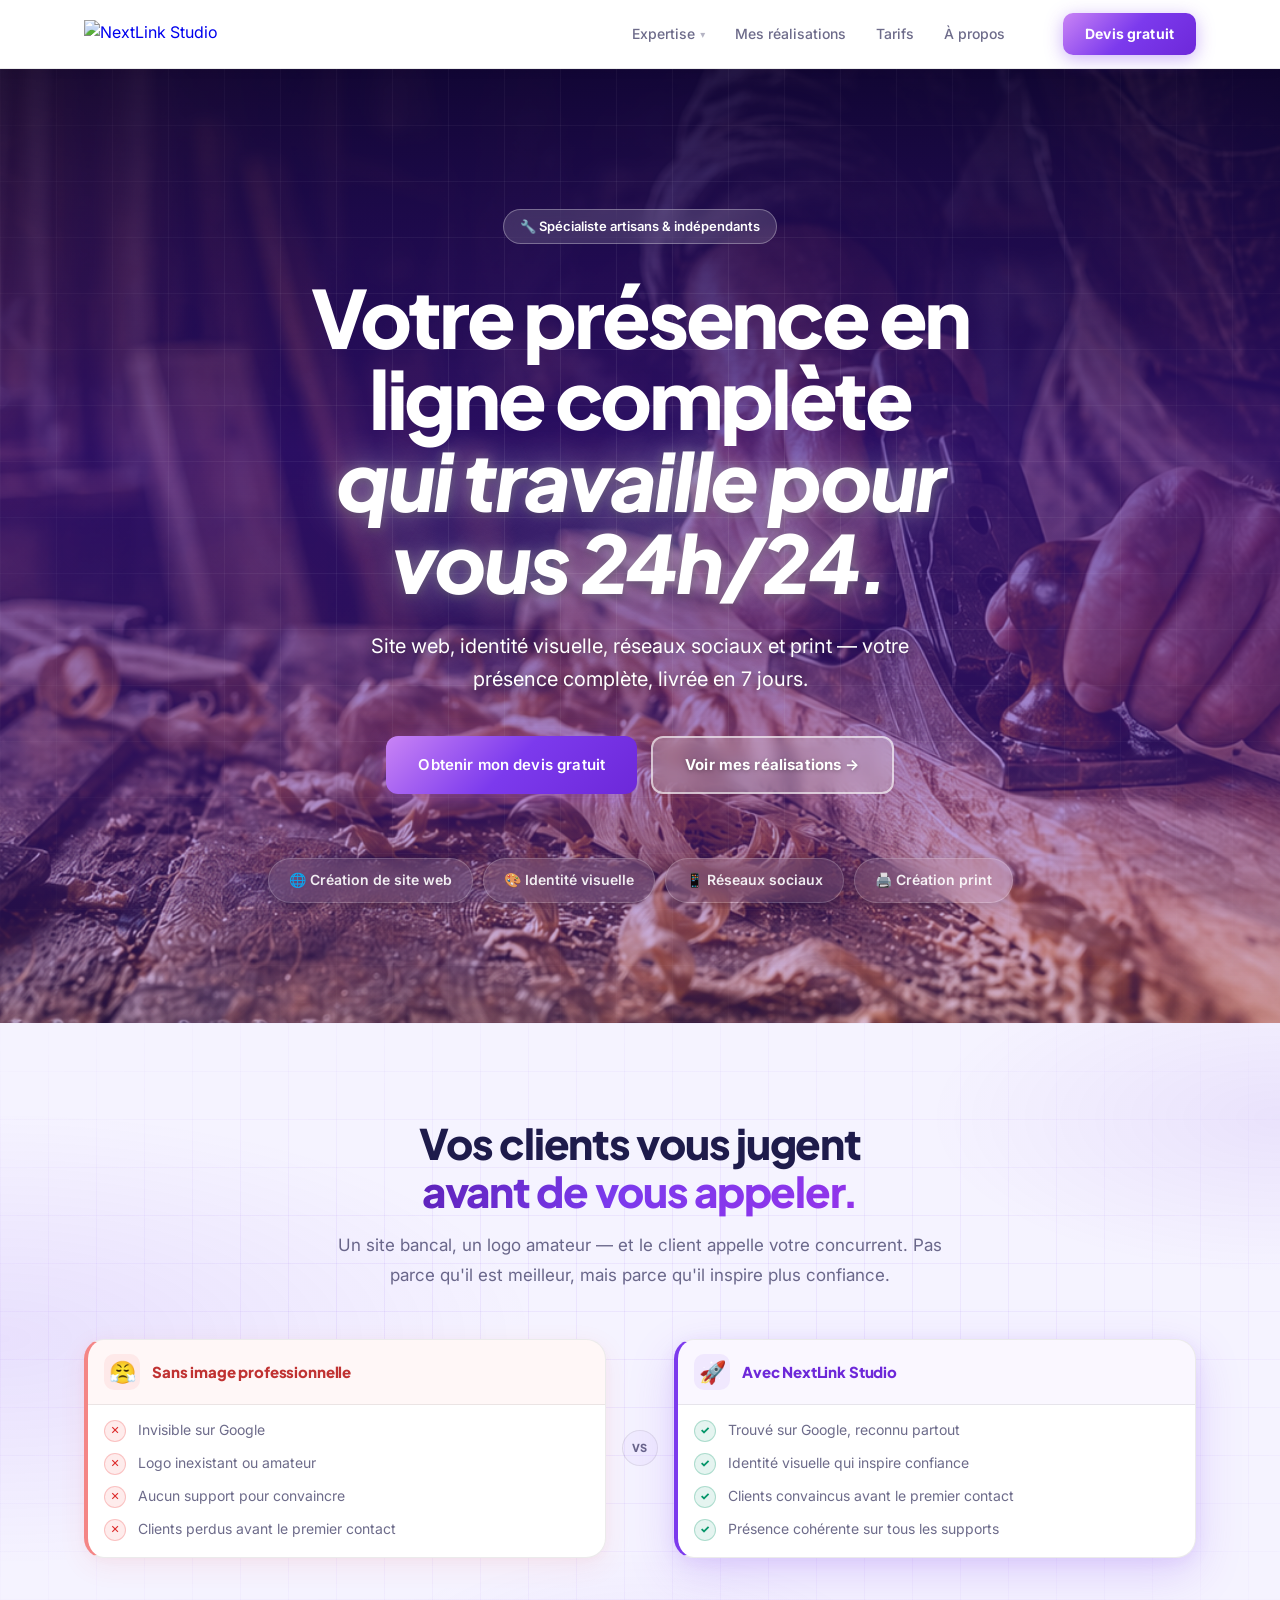
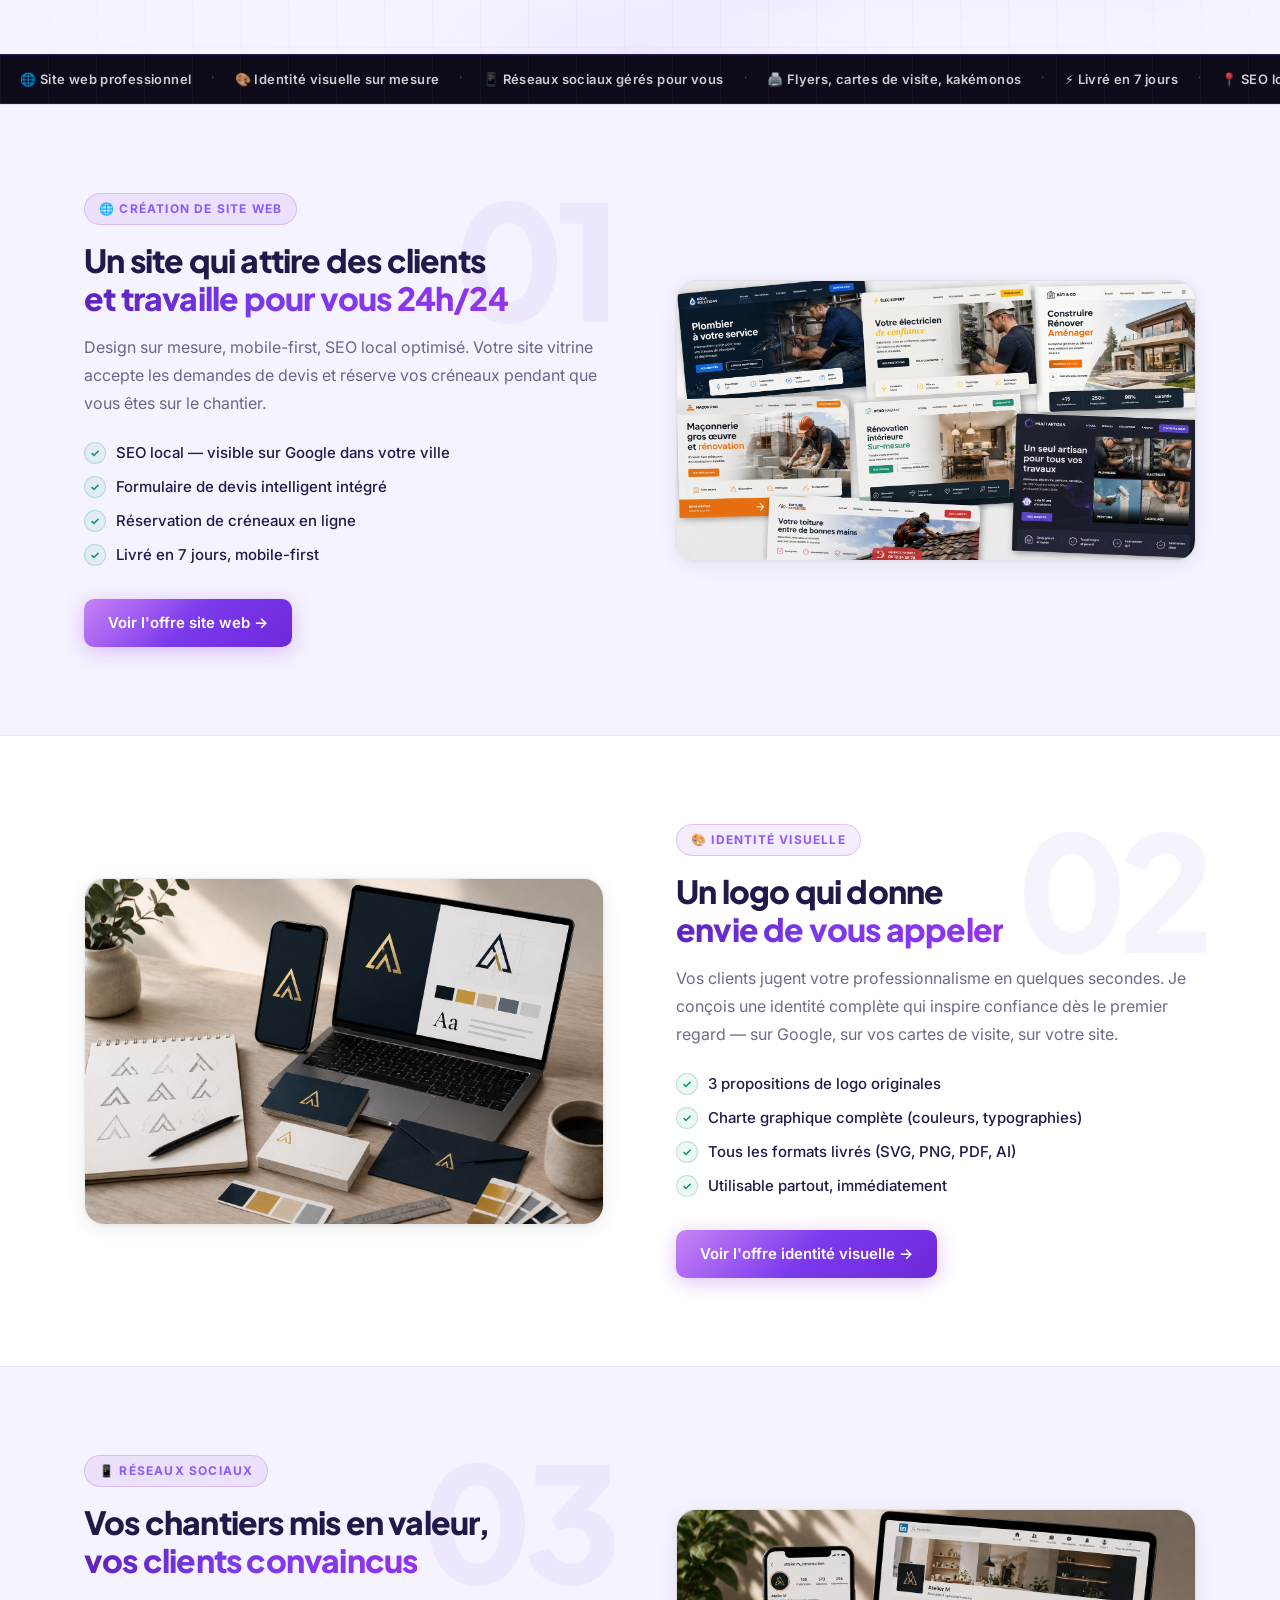
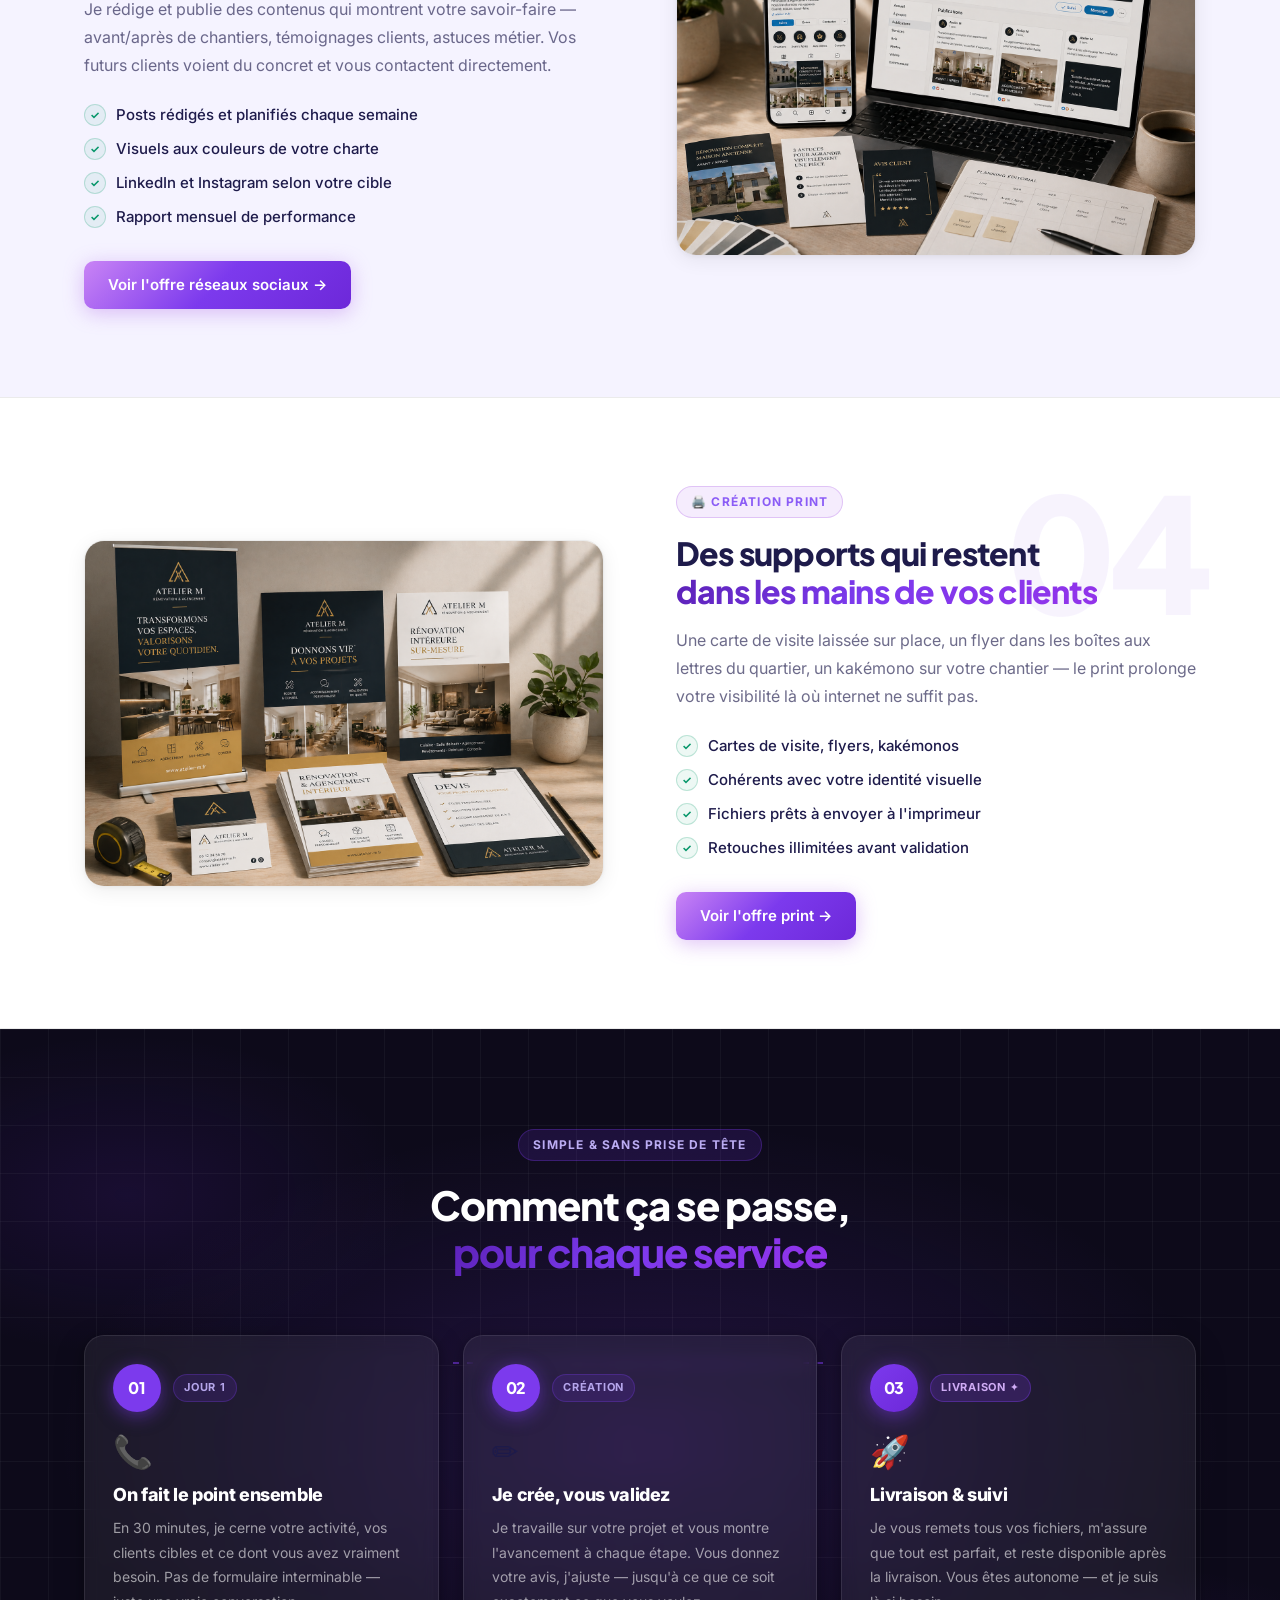
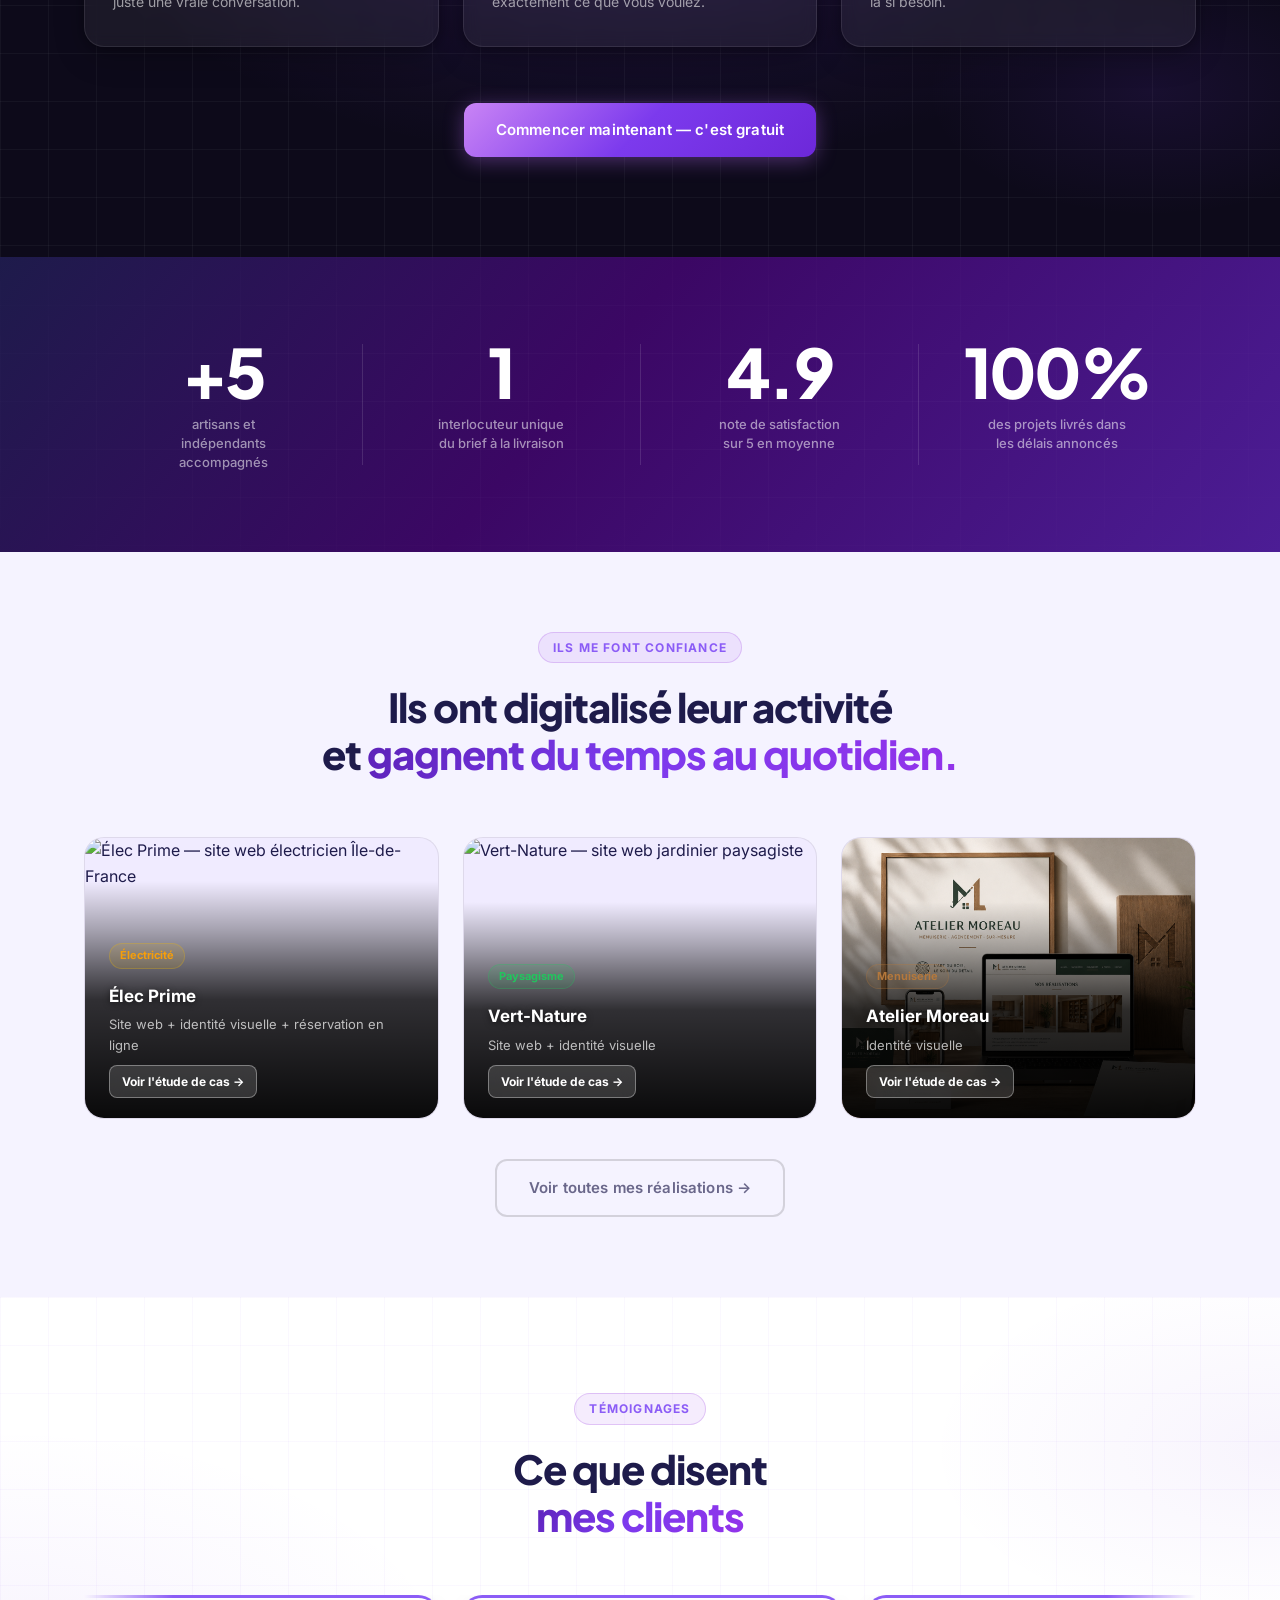
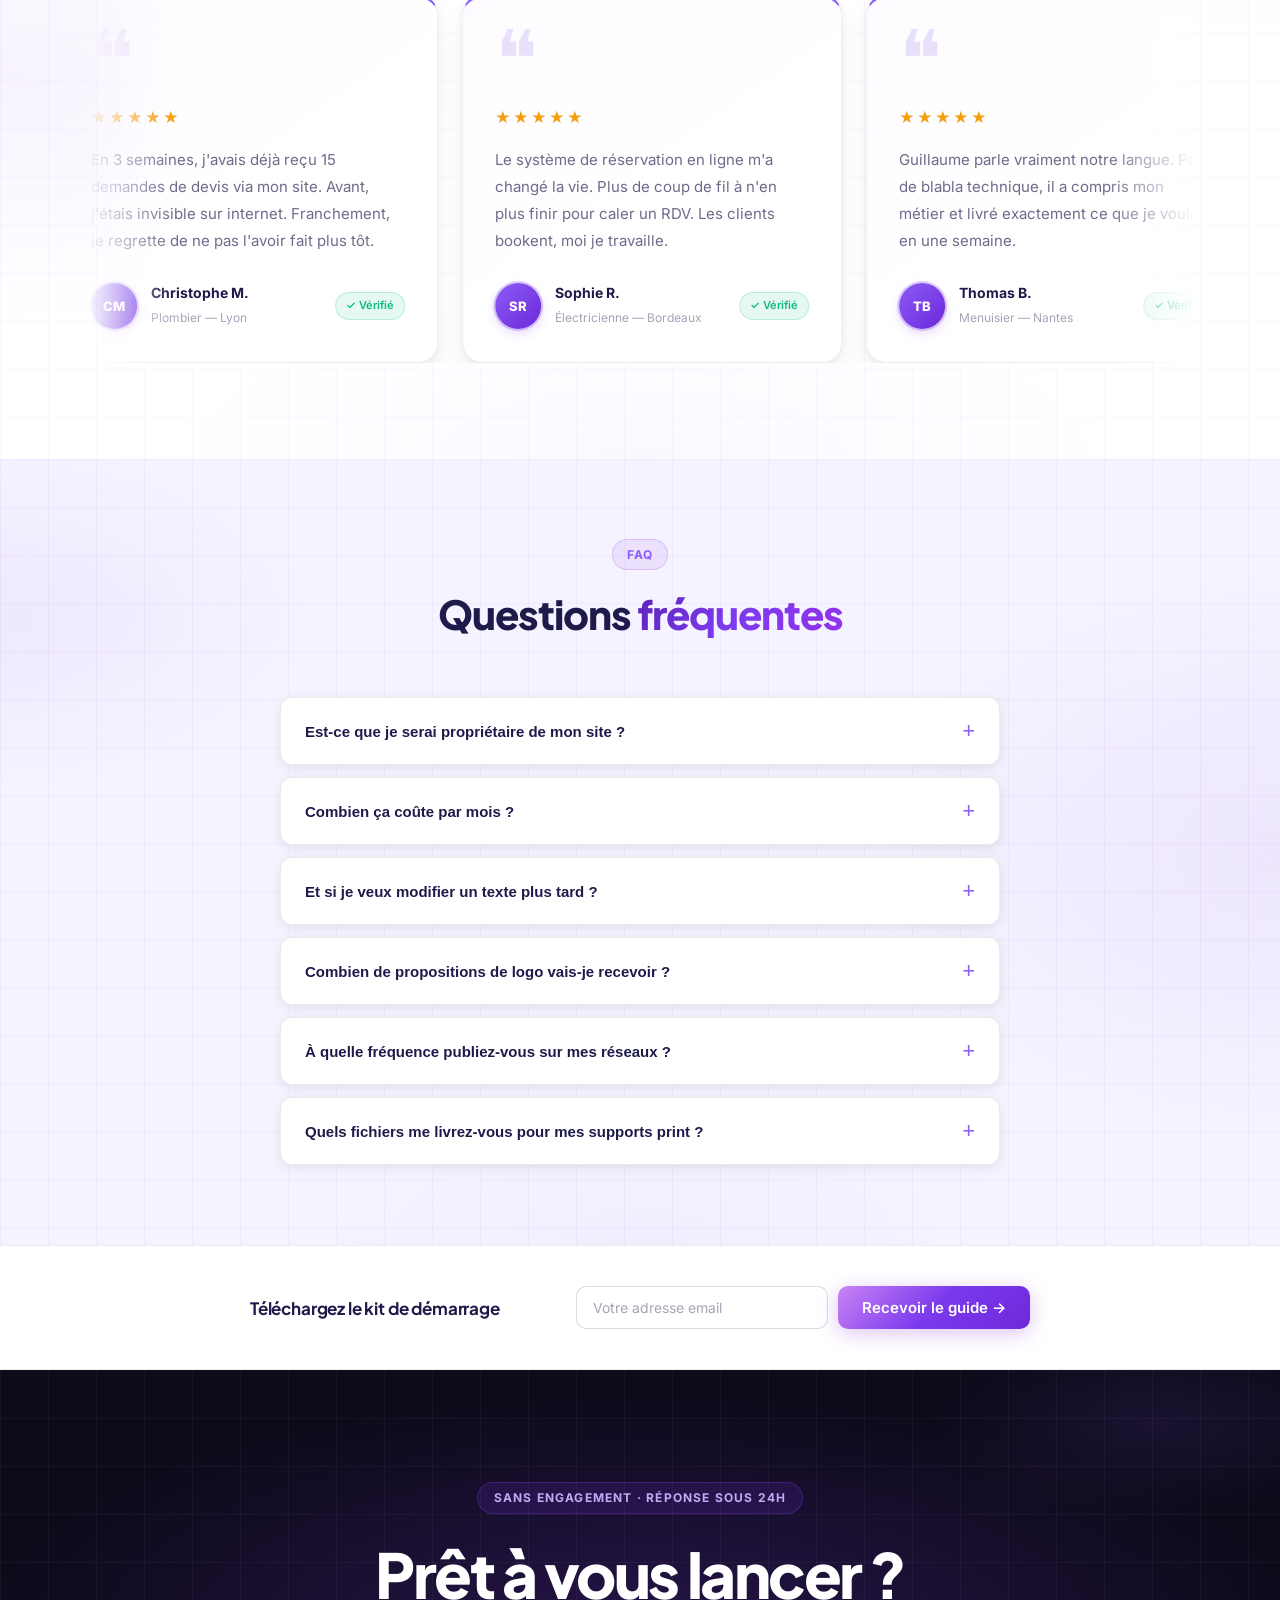
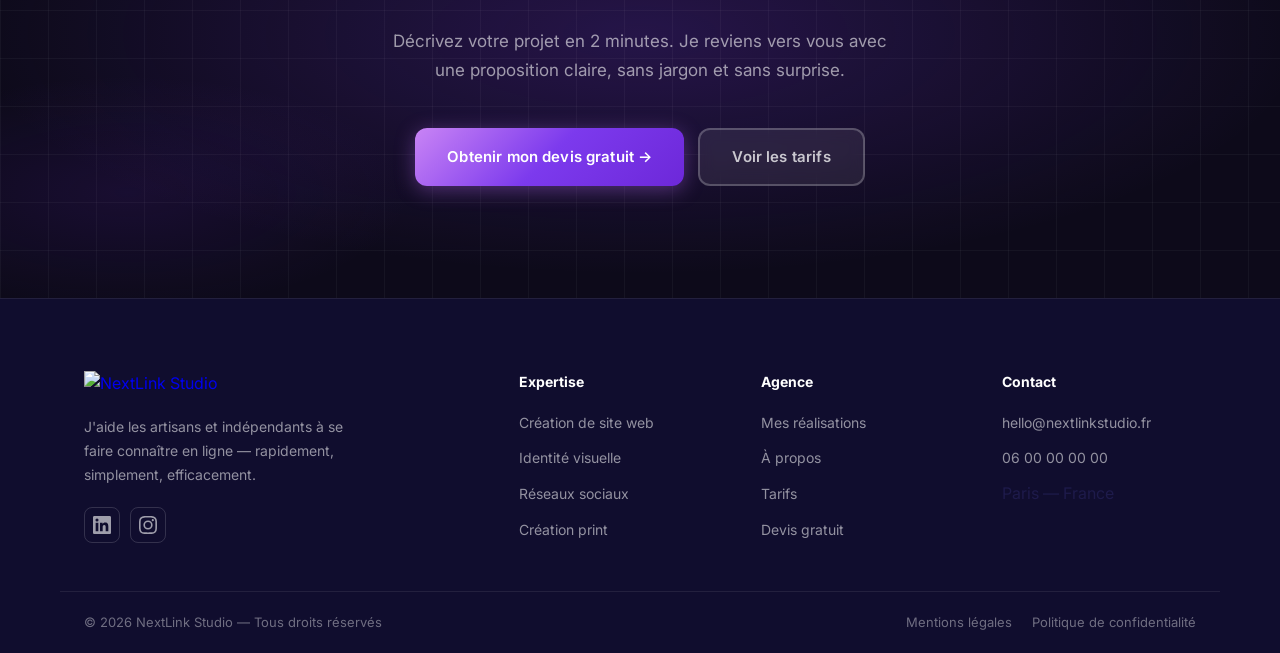
==== commit 47017be0: "Merge pull request #9 from guillaume-pierron/claude-main Claude main" ====
--- a/index.html
+++ b/index.html
@@ -186,7 +186,6 @@
               <li><span class="sl-check">✓</span> Livré en 7 jours, mobile-first</li>
             </ul>
             <a href="site-web.html" class="btn btn-primary">Voir l'offre site web →</a>
-            <div class="spotlight-proof">✓ Premiers devis reçus dès la mise en ligne</div>
           </div>
           <div class="spotlight-visual">
             <img src="images/websites_images.png" alt="Exemples de sites web créés par NextLink Studio" class="spotlight-img" />
@@ -211,7 +210,6 @@
               <li><span class="sl-check">✓</span> Utilisable partout, immédiatement</li>
             </ul>
             <a href="identite-visuelle.html" class="btn btn-primary">Voir l'offre identité visuelle →</a>
-            <div class="spotlight-proof">✓ 3 propositions originales · retouches illimitées</div>
           </div>
           <div class="spotlight-visual">
             <img src="images/logo_section.png" alt="Exemple d'identité visuelle — NextLink Studio" class="spotlight-img" />
@@ -236,7 +234,6 @@
               <li><span class="sl-check">✓</span> Rapport mensuel de performance</li>
             </ul>
             <a href="posts-linkedin.html" class="btn btn-primary">Voir l'offre réseaux sociaux →</a>
-            <div class="spotlight-proof">✓ Contenus planifiés 2 semaines à l'avance</div>
           </div>
           <div class="spotlight-visual">
             <img src="images/reseau_sociaux_section.png" alt="Exemple de posts réseaux sociaux — NextLink Studio" class="spotlight-img" />
@@ -261,7 +258,6 @@
               <li><span class="sl-check">✓</span> Retouches illimitées avant validation</li>
             </ul>
             <a href="creation-print.html" class="btn btn-primary">Voir l'offre print →</a>
-            <div class="spotlight-proof">✓ Fichiers prêts à l'impression livrés sous 72h</div>
           </div>
           <div class="spotlight-visual">
             <img src="images/print_section.png" alt="Exemple de création print — NextLink Studio" class="spotlight-img" />
--- a/style.css
+++ b/style.css
@@ -1667,8 +1667,47 @@
 .page-hero {
   position: relative;
   background: var(--bg);
-  padding: 80px 0 40px;
+  padding: 80px 0 0;
   overflow: hidden;
+}
+.page-hero-content { padding-bottom: 48px; }
+
+.skills-ticker {
+  background: #0d0a1a;
+  overflow: hidden;
+  padding: 14px 0;
+  position: relative;
+  border-top: 1px solid rgba(124,58,237,0.25);
+  border-bottom: 1px solid rgba(124,58,237,0.25);
+}
+.skills-ticker::before {
+  content: '';
+  position: absolute;
+  inset: 0;
+  background-image:
+    linear-gradient(rgba(255,255,255,0.03) 1px, transparent 1px),
+    linear-gradient(90deg, rgba(255,255,255,0.03) 1px, transparent 1px);
+  background-size: 48px 48px;
+  pointer-events: none;
+}
+.skills-ticker-track {
+  display: flex;
+  white-space: nowrap;
+  width: max-content;
+  animation: mid-ticker-scroll 35s linear infinite;
+}
+.skills-ticker-track span {
+  font-size: 13px;
+  font-weight: 600;
+  color: rgba(255,255,255,0.80);
+  letter-spacing: 0.03em;
+  padding: 0 20px;
+}
+.skills-sep {
+  color: rgba(167,139,250,0.60) !important;
+  padding: 0 !important;
+  font-size: 11px !important;
+  font-weight: 400 !important;
 }
 .page-hero-bg {
   position: absolute; inset: 0;
@@ -1697,12 +1736,38 @@
   align-items: center;
 }
 .page-hero-text { position: relative; }
+
+.about-hero-logo-wrap {
+  display: flex;
+  align-items: center;
+  justify-content: center;
+  background: var(--bg-card);
+  border: 1px solid var(--border);
+  border-radius: 24px;
+  padding: 36px 44px;
+  box-shadow:
+    0 4px 16px rgba(0,0,0,0.06),
+    0 16px 48px rgba(124,58,237,0.10),
+    0 1px 0 rgba(255,255,255,0.6) inset;
+}
+.about-hero-logo {
+  width: 200px;
+  height: auto;
+  display: block;
+  filter: drop-shadow(0 4px 12px rgba(124,58,237,0.20));
+}
+.page-hero-img { max-width: 240px; justify-self: end; }
 .page-hero-img img {
   width: 100%;
   height: auto;
   display: block;
   border-radius: 16px;
   box-shadow: 0 24px 64px rgba(0,0,0,0.12);
+}
+.about-hero-img img {
+  box-shadow: none;
+  border-radius: 0;
+  mix-blend-mode: multiply;
 }
 .page-breadcrumb { font-size: 13px; color: var(--text-subtle); margin-bottom: 20px; }
 .page-breadcrumb a { color: var(--text-subtle); text-decoration: none; }
@@ -2461,13 +2526,14 @@
 .faq-section .container { position: relative; z-index: 1; }
 .faq-list { max-width: 720px; margin: 0 auto; display: flex; flex-direction: column; gap: 12px; }
 .faq-item {
-  background: var(--bg-card);
+  background: var(--bg);
   border-radius: var(--radius);
   border: 1px solid var(--border);
   overflow: hidden;
   transition: var(--transition);
-}
-.faq-item:hover { border-color: var(--border-purple); }
+  box-shadow: 0 2px 8px rgba(0,0,0,0.05), 0 4px 16px rgba(0,0,0,0.04);
+}
+.faq-item:hover { border-color: var(--border-purple); box-shadow: 0 4px 16px rgba(124,58,237,0.08), 0 8px 32px rgba(0,0,0,0.06); }
 .faq-question {
   width: 100%;
   display: flex; justify-content: space-between; align-items: center;
@@ -2701,7 +2767,8 @@
   .steps::before     { display: none; }
   .contact-grid      { grid-template-columns: 1fr; }
   .page-hero--split .page-hero-content { grid-template-columns: 1fr; }
-  .page-hero-img { order: -1; }
+  .page-hero-img { order: -1; max-width: 180px; justify-self: center; margin: 0 auto; }
+  .about-hero-logo-wrap { display: none; }
   .iv-analogy        { grid-template-columns: 1fr; gap: 32px; }
   .iv-includes-grid  { grid-template-columns: 1fr; }
   .expertise-grid    { grid-template-columns: 1fr; }
@@ -2837,10 +2904,30 @@
 }
 .about-text p { color: var(--text-muted); font-size: 16px; line-height: 1.75; margin-bottom: 12px; }
 
-.about-stats-row { display: flex; gap: 32px; margin-top: 32px; padding-top: 28px; border-top: 1px solid var(--border); }
+.about-xp-chips { display: flex; flex-wrap: wrap; gap: 8px; margin-top: 20px; margin-bottom: 24px; }
+.about-xp-chip { font-size: 13px; font-weight: 500; color: var(--text-muted); background: var(--bg-alt); border: 1px solid var(--border); border-radius: 99px; padding: 5px 14px; }
+
+.about-stats-row { display: flex; gap: 32px; margin-top: 0; padding-top: 28px; border-top: 1px solid var(--border); }
 .about-stat { display: flex; flex-direction: column; gap: 4px; }
 .about-stat-num { font-family: 'Plus Jakarta Sans', sans-serif; font-size: 28px; font-weight: 800; color: var(--purple-vivid); letter-spacing: -0.03em; }
 .about-stat-label { font-size: 13px; color: var(--text-muted); }
+
+.about-quote-section { padding: 72px 0; background: #0d0a1a; position: relative; overflow: hidden; }
+.about-quote-section::before { content: ''; position: absolute; inset: 0; background: radial-gradient(ellipse 70% 80% at 50% 50%, rgba(124,58,237,0.18) 0%, transparent 65%); pointer-events: none; }
+.about-quote { position: relative; z-index: 1; max-width: 720px; margin: 0 auto; text-align: center; }
+.about-quote-mark { display: block; font-size: 64px; line-height: 1; color: var(--purple-vivid); opacity: 0.4; margin-bottom: 16px; font-family: Georgia, serif; }
+.about-quote p { font-family: 'Plus Jakarta Sans', sans-serif; font-size: clamp(20px, 2.5vw, 28px); font-weight: 700; color: #fff; line-height: 1.5; letter-spacing: -0.02em; margin-bottom: 24px; }
+.about-quote cite { font-size: 14px; font-style: normal; color: rgba(255,255,255,0.45); }
+
+.about-testimonials-section { padding: 96px 0; background: var(--bg); }
+.about-testimonials-grid { display: grid; grid-template-columns: repeat(2, 1fr); gap: 24px; margin-top: 48px; }
+.about-testimonial-card { background: var(--bg-card); border: 1px solid var(--border); border-radius: var(--radius-lg); padding: 32px; }
+.about-testimonial-card .testimonial-stars { color: #f59e0b; font-size: 15px; margin-bottom: 16px; }
+.about-testimonial-card p { font-size: 16px; color: var(--text-muted); line-height: 1.7; margin-bottom: 24px; font-style: italic; }
+.about-testimonial-card .testimonial-author { display: flex; align-items: center; gap: 12px; }
+.about-testimonial-card .testimonial-avatar { width: 40px; height: 40px; border-radius: 50%; background: var(--purple-soft); color: var(--purple-vivid); font-size: 13px; font-weight: 700; display: flex; align-items: center; justify-content: center; flex-shrink: 0; }
+.about-testimonial-card .testimonial-author strong { display: block; font-size: 14px; color: var(--text); }
+.about-testimonial-card .testimonial-author span { font-size: 13px; color: var(--text-muted); }
 
 .about-values { padding: 96px 0; background: var(--bg-alt); position: relative; overflow: hidden; }
 .about-values::before { content: ''; position: absolute; inset: 0; background: radial-gradient(ellipse 60% 50% at 50% 0%, rgba(124,58,237,0.08) 0%, transparent 60%); pointer-events: none; }
@@ -3180,6 +3267,7 @@
   .about-photo-wrap img { object-position: top center; }
   .bm-sidebar { display: none; }
   .about-values-grid { grid-template-columns: 1fr; }
+  .about-testimonials-grid { grid-template-columns: 1fr; }
   .about-stats-row { gap: 20px; flex-wrap: wrap; }
 }
 @media (max-width: 600px) {
